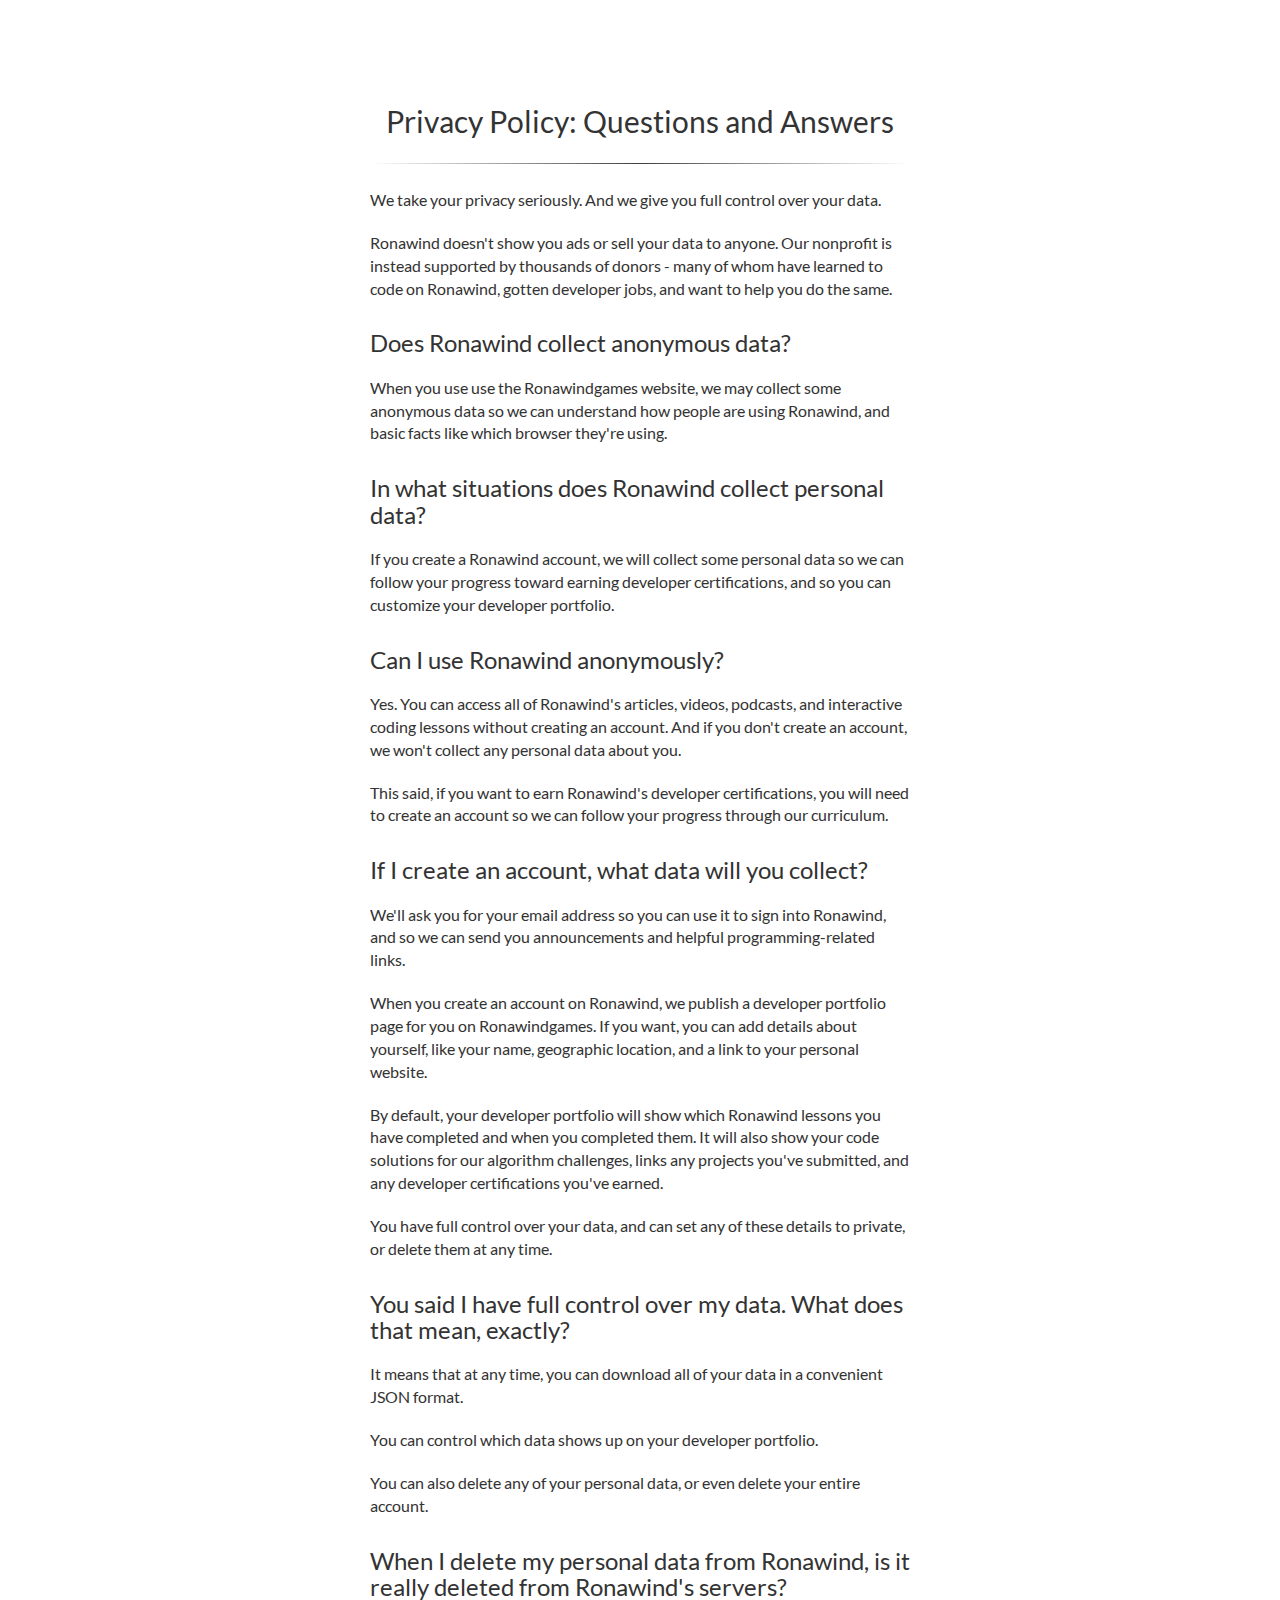
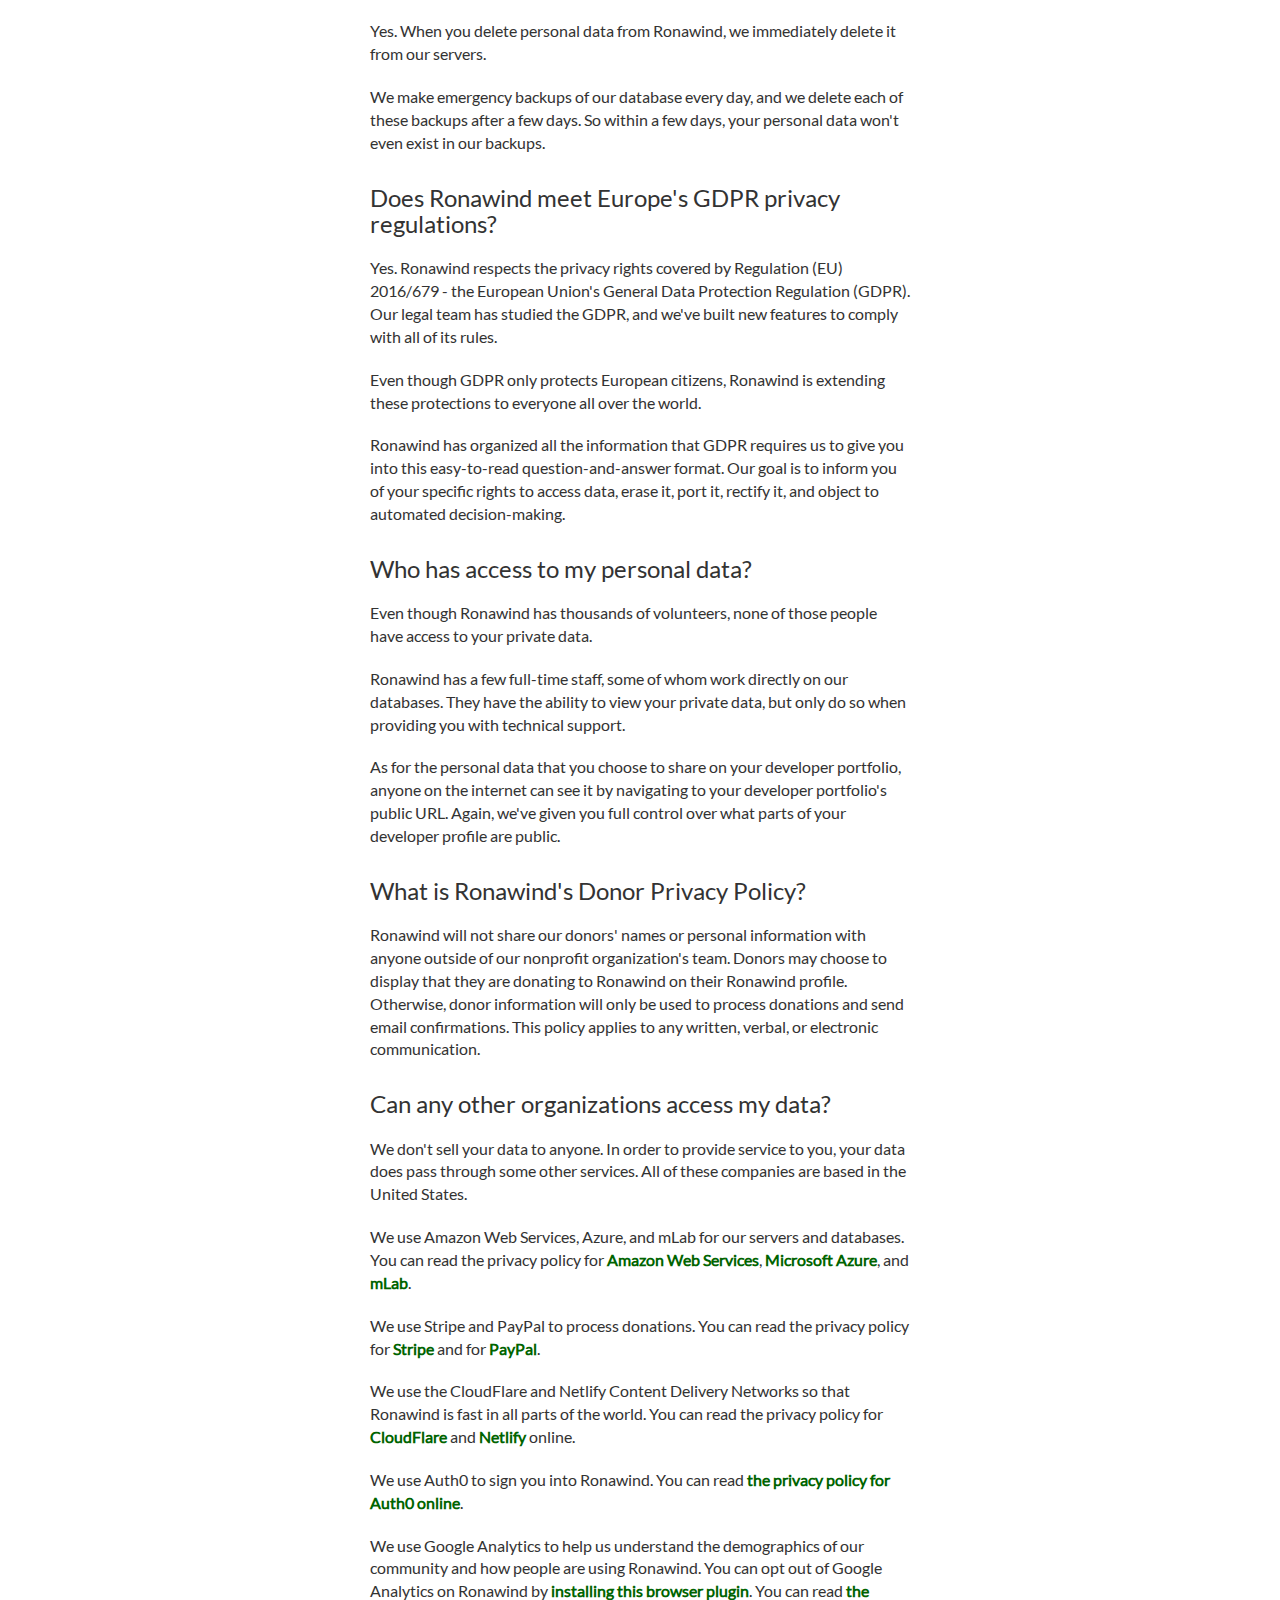
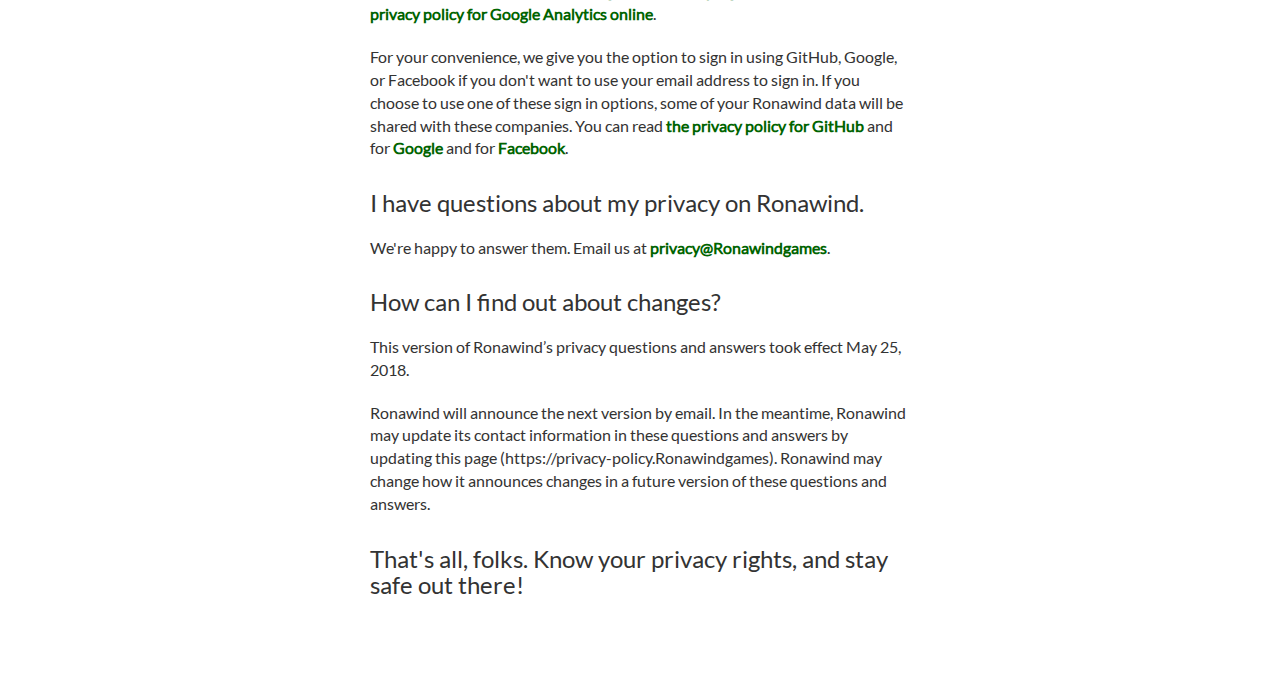
==== privacy/index.html @ e8cb1a84 "asdasd" ====
<!DOCTYPE html>

<html lang="en">

<!-- Mirrored from ronawind.com/privacy/index.html by HTTrack Website Copier/3.x [XR&CO'2014], Fri, 10 Mar 2023 20:00:29 GMT -->
<!-- Added by HTTrack --><meta http-equiv="content-type" content="text/html;charset=utf-8" /><!-- /Added by HTTrack -->
<head>
  <meta charset="utf-8">
  <meta content="IE=edge" http-equiv="X-UA-Compatible">
  <meta content="width=device-width, initial-scale=1.0" name="viewport">
  <meta content="X5tHeKjV-jMLyp4VMoUhW9PAYaOjtPslV250" name="csrf-token">
  <title>Privacy Policy</title>
  <link href="../index.html" rel="canonical">
  <meta charset="utf-8">
  <meta content="IE=edge" http-equiv="X-UA-Compatible">
  <meta content="width=device-width, initial-scale=1.0" name="viewport">
  <meta content="X5tHeKjV-jMLyp4VMoUhW9PAYaOjtPslV250" name="csrf-token">
  <meta content=
  "learn to code, learn to program, learn programming, learn javascript, learn coding, code, coding, programming, software engineer, software developer, mean stack, web development, development, engineering, learn node.js, learn angular.js, learn express.js, learn mongoDB, coding bootcamp, javascript, open source"
  name="keywords">
  <meta content="Ronawind's Privacy Policy - learn to code for free" property="og:title">
  <meta content="Ronawind" property="og:site_name">
  <meta content="on" name="twitter:widgets:csp">
  <meta content="d0bc047a482c03c24f1168004c2a216a" name="p:domain_verify">
  <meta content="https://ronawind.com" property="og:url">
  <meta content=
  "Learn to code and build projects for nonprofits. Build your full stack web development portfolio today."
  property="og:description">
  <meta content=
  "https://s3.amazonaws.com/Ronawind/Ronawind-square-logo-large.jpg" property=
  "og:image">
  <meta content="article" property="og:type">
  <meta content="https://www.facebook.com/Ronawind" property=
  "article:publisher">
  <meta content="Responsive" property="article:section">
  <link href="https://plus.google.com/+Ronawind" rel="publisher">
  <link href="https://plus.google.com/+Ronawind" rel="author">
  <meta content=
  "Learn to code and build projects for nonprofits. Build your full stack web development portfolio today."
  name="description">
  <meta content="@Ronawind" name="twitter:creator">
  <meta content="https://ronawind.com" name="twitter:url">
  <meta content="@Ronawind" name="twitter:site">
  <meta content="summary_large_image" name="twitter:card">
  <meta content=
  "https://s3.amazonaws.com/Ronawind/Ronawind-square-logo-large.jpg" name=
  "twitter:image:src">
  <meta content="Learn to code and help nonprofits" name="twitter:title">
  <meta content=
  "We're an open source community of busy people who learn to code and build projects for nonprofits. Build your full stack web development portfolio today."
  name="twitter:description">
  <meta content="a40ee5d5dba3bb091ad783ebd2b1383f" name="p:domain_verify">
  <meta content="#FFFFFF" name="msapplication-TileColor">
  <meta content="/" name="msapplication-TileImage">
  <link href=
  "../../s3.amazonaws.com/Ronawind/favicons/android-chrome-144x144.png"
  rel="android-chrome" sizes="144x144">
  <link href=
  "../../s3.amazonaws.com/Ronawind/favicons/android-chrome-192x192.png"
  rel="android-chrome" sizes="192x192">
  <link href=
  "../../s3.amazonaws.com/Ronawind/favicons/android-chrome-36x36.png"
  rel="android-chrome" sizes="36x36">
  <link href=
  "../../s3.amazonaws.com/Ronawind/favicons/android-chrome-48x48.png"
  rel="android-chrome" sizes="48x48">
  <link href=
  "../../s3.amazonaws.com/Ronawind/favicons/android-chrome-72x72.png"
  rel="android-chrome" sizes="72x72">
  <link href=
  "../../s3.amazonaws.com/Ronawind/favicons/android-chrome-96x96.png"
  rel="android-chrome" sizes="96x96">
  <link href=
  "https://s3.amazonaws.com/Ronawind/favicons/android-chrome-manifest.json"
  rel="android-chrome-manifest">
  <link href=
  "../../s3.amazonaws.com/Ronawind/favicons/apple-touch-icon-114x114.png"
  rel="apple-touch-icon" sizes="114x114">
  <link href=
  "../../s3.amazonaws.com/Ronawind/favicons/apple-touch-icon-120x120.png"
  rel="apple-touch-icon" sizes="120x120">
  <link href=
  "../../s3.amazonaws.com/Ronawind/favicons/apple-touch-icon-144x144.png"
  rel="apple-touch-icon" sizes="144x144">
  <link href=
  "../../s3.amazonaws.com/Ronawind/favicons/apple-touch-icon-152x152.png"
  rel="apple-touch-icon" sizes="152x152">
  <link href=
  "../../s3.amazonaws.com/Ronawind/favicons/apple-touch-icon-180x180.png"
  rel="apple-touch-icon" sizes="180x180">
  <link href=
  "../../s3.amazonaws.com/Ronawind/favicons/apple-touch-icon-57x57.png"
  rel="apple-touch-icon" sizes="57x57">
  <link href=
  "../../s3.amazonaws.com/Ronawind/favicons/apple-touch-icon-60x60.png"
  rel="apple-touch-icon" sizes="60x60">
  <link href=
  "../../s3.amazonaws.com/Ronawind/favicons/apple-touch-icon-72x72.png"
  rel="apple-touch-icon" sizes="72x72">
  <link href=
  "../../s3.amazonaws.com/Ronawind/favicons/apple-touch-icon-76x76.png"
  rel="apple-touch-icon" sizes="76x76">
  <link href=
  "../../s3.amazonaws.com/Ronawind/favicons/apple-touch-icon-precomposed.png"
  rel="apple-touch-icon-precomposed">
  <link href=
  "../../s3.amazonaws.com/Ronawind/favicons/apple-touch-icon.png" rel=
  "apple-touch-icon">
  <link href="../../s3.amazonaws.com/Ronawind/favicons/favicon-16x16.png"
  rel="favicon" sizes="16x16">
  <link href="../../s3.amazonaws.com/Ronawind/favicons/favicon-32x32.png"
  rel="favicon" sizes="32x32">
  <link href="../../s3.amazonaws.com/Ronawind/favicons/favicon-96x96.png"
  rel="favicon" sizes="96x96">
  <link href=
  "../../s3.amazonaws.com/Ronawind/favicons/mstile-144x144.png" rel=
  "mstile" sizes="144x144">
  <link href=
  "../../s3.amazonaws.com/Ronawind/favicons/mstile-150x150.png" rel=
  "mstile" sizes="150x150">
  <link href=
  "../../s3.amazonaws.com/Ronawind/favicons/mstile-310x310.png" rel=
  "mstile" sizes="310x310">
  <link href=
  "../../s3.amazonaws.com/Ronawind/favicons/mstile-310x150.png" rel=
  "mstile" sizes="310x150">
  <link href="../../s3.amazonaws.com/Ronawind/favicons/mstile-70x70.png"
  rel="mstile" sizes="70x70">
  <link href="https://s3.amazonaws.com/Ronawind/favicons/favicon.ico" rel=
  "favicon">
  <link href="http://s3.amazonaws.com/Ronawind/favicons/favicon.ico" rel=
  "shortcut icon">
  <link href="style.css" rel="stylesheet">
</head>

<body class="top-and-bottom-margins">
  <script>
    (function(i, s, o, g, r, a, m) {
      i['GoogleAnalyticsObject'] = r;
      i[r] = i[r] || function() {
        (i[r].q = i[r].q || []).push(arguments)
      }, i[r].l = 1 * new Date();
      a = s.createElement(o),
        m = s.getElementsByTagName(o)[0];
      a.async = 1;
      a.src = g;
      m.parentNode.insertBefore(a, m)
    })(window, document, 'script', '../../www.google-analytics.com/analytics.js', 'ga');
    ga('create', 'UA-55446531-13', 'auto');
    ga('require', 'displayfeatures');
    ga('send', 'pageview');
  </script> <!-- Leave the below lines alone!-->


    </div>


        </li>
      </ul>
    </div>
  </nav>
  <div class="container">
    <div class="col-xs-12 col-sm-8 col-sm-offset-2 col-md-6 col-md-offset-3">
      <h2 class='text-center'></a>Privacy Policy: Questions and Answers</h2>
      <hr>
      <p>We take your privacy seriously. And we give you full control over your data.</p>
      <p>Ronawind doesn't show you ads or sell your data to anyone. Our nonprofit is instead supported by thousands of donors - many of whom have learned to code on Ronawind, gotten developer jobs, and want to help you do the same.</p>
      <h3>Does Ronawind collect anonymous data?</h3>
      <p>When you use use the Ronawindgames website, we may collect some anonymous data so we can understand how people are using Ronawind, and basic facts like which browser they're using.</p>
      <h3>In what situations does Ronawind collect personal data?</h3>
      <p>If you create a Ronawind account, we will collect some personal data so we can follow your progress toward earning developer certifications, and so you can customize your developer portfolio.</p>
      <h3>Can I use Ronawind anonymously?</h3>
      <p>Yes. You can access all of Ronawind's articles, videos, podcasts, and interactive coding lessons without creating an account. And if you don't create an account, we won't collect any personal data about you.</p>
      <p>This said, if you want to earn Ronawind's developer certifications, you will need to create an account so we can follow your progress through our curriculum.</p>
      <h3>If I create an account, what data will you collect?</h3>
      <p>We'll ask you for your email address so you can use it to sign into Ronawind, and so we can send you announcements and helpful programming-related links.</p>
      <p>When you create an account on Ronawind, we publish a developer portfolio page for you on Ronawindgames. If you want, you can add details about yourself, like your name, geographic location, and a link to your personal website.</p>
      <p>By default, your developer portfolio will show which Ronawind lessons you have completed and when you completed them. It will also show your code solutions for our algorithm challenges, links any projects you've submitted, and any developer certifications you've earned.</p>
      <p>You have full control over your data, and can set any of these details to private, or delete them at any time.</p>
      <h3>You said I have full control over my data. What does that mean, exactly?</h3>
      <p>It means that at any time, you can download all of your data in a convenient JSON format.</p>
      <p>You can control which data shows up on your developer portfolio.</p>
      <p>You can also delete any of your personal data, or even delete your entire account.</p>
      <h3>When I delete my personal data from Ronawind, is it really deleted from Ronawind's servers?</h3>
      <p>Yes. When you delete personal data from Ronawind, we immediately delete it from our servers.</p>
      <p>We make emergency backups of our database every day, and we delete each of these backups after a few days. So within a few days, your personal data won't even exist in our backups.</p>
      <h3>Does Ronawind meet Europe's GDPR privacy regulations?</h3>
      <p>Yes. Ronawind respects the privacy rights covered by Regulation (EU) 2016/679 - the European Union's General Data Protection Regulation (GDPR). Our legal team has studied the GDPR, and we've built new features to comply with all of its rules.</p>
      <p>Even though GDPR only protects European citizens, Ronawind is extending these protections to everyone all over the world.</p>
      <p>Ronawind has organized all the information that GDPR requires us to give you into this easy-to-read question-and-answer format. Our goal is to inform you of your specific rights to access data, erase it, port it, rectify it, and object to automated decision-making.</p>
      <h3>Who has access to my personal data?</h3>
      <p>Even though Ronawind has thousands of volunteers, none of those people have access to your private data.
      <p>Ronawind has a few full-time staff, some of whom work directly on our databases. They have the ability to view your private data, but only do so when providing you with technical support.</p>
      <p>As for the personal data that you choose to share on your developer portfolio, anyone on the internet can see it by navigating to your developer portfolio's public URL. Again, we've given you full control over what parts of your developer profile are public.</p>
      <h3>What is Ronawind's Donor Privacy Policy?</h3>
      <p>Ronawind will not share our donors' names or personal information with anyone outside of our nonprofit organization's team. Donors may choose to display that they are donating to Ronawind on their Ronawind profile. Otherwise, donor information will only be used to process donations and send email confirmations. This policy applies to any written, verbal, or electronic communication.</p>
      <h3>Can any other organizations access my data?</h3>
      <p>We don't sell your data to anyone. In order to provide service to you, your data does pass through some other services. All of these companies are based in the United States.</p>
      <p>We use Amazon Web Services, Azure, and mLab for our servers and databases. You can read the privacy policy for <a href="https://aws.amazon.com/privacy/">Amazon Web Services</a>, <a href="https://privacy.microsoft.com/en-us/privacystatement">Microsoft Azure</a>, and <a href="https://mlab.com/company/legal/privacy/">mLab</a>.</p>
      <p>We use Stripe and PayPal to process donations. You can read the privacy policy for <a href="https://stripe.com/us/privacy">Stripe</a> and for <a href="https://www.paypal.com/us/webapps/mpp/ua/privacy-full">PayPal</a>.</p>
      <p>We use the CloudFlare and Netlify Content Delivery Networks so that Ronawind is fast in all parts of the world. You can read the privacy policy for <a href="https://www.cloudflare.com/privacypolicy/">CloudFlare</a> and <a href="https://www.netlify.com/privacy/">Netlify</a> online.</p>
      <p>We use Auth0 to sign you into Ronawind. You can read <a href="https://auth0.com/privacy">the privacy policy for Auth0 online</a>.</p>
      <p>We use Google Analytics to help us understand the demographics of our community and how people are using Ronawind. You can opt out of Google Analytics on Ronawind by <a href="https://tools.google.com/dlpage/gaoptout">installing this browser plugin</a>. You can read <a href="https://www.google.com/analytics/terms/">the privacy policy for Google Analytics online</a>.</p>
      <p>For your convenience, we give you the option to sign in using GitHub, Google, or Facebook if you don't want to use your email address to sign in. If you choose to use one of these sign in options, some of your Ronawind data will be shared with these companies. You can read <a href="https://help.github.com/articles/github-privacy-statement/">the privacy policy for GitHub</a> and for <a href="https://policies.google.com/privacy">Google</a> and for <a href="https://www.facebook.com/policy.php">Facebook</a>.</p>
      <h3>I have questions about my privacy on Ronawind.</h3>
      <p>We're happy to answer them. Email us at <a href="mailto:privacy@Ronawindgames">privacy@Ronawindgames</a>.</p>
      <h3>How can I find out about changes?</h3>
      <p>This version of Ronawind’s privacy questions and answers took effect May 25, 2018.</p>
      <p>Ronawind will announce the next version by email. In the meantime, Ronawind may update its contact information in these questions and answers by updating this page (https://privacy-policy.Ronawindgames). Ronawind may change how it announces changes in a future version of these questions and answers.</p>
      <h3>That's all, folks. Know your privacy rights, and stay safe out there!</h3>
    </div>
  </div>
</body>

<!-- Mirrored from ronawind.com/privacy/index.html by HTTrack Website Copier/3.x [XR&CO'2014], Fri, 10 Mar 2023 20:00:51 GMT -->
</html>
---- privacy/style.css ----
@font-face {
  font-family: "Lato";
  src: url(css/fonts/Lato-Regular.ttf) format("truetype");
}
@font-face {
  font-family: "Lato Light";
  src: url(css/fonts/Lato-Light.ttf) format("truetype");
}
@font-face {
  font-family: "Lato Bold";
  src: url(css/fonts/Lato-Bold.ttf) format("truetype");
}

.return-to-free-code-camp {
  padding: 0px !important;
  margin: -9px !important;
  height: 50px !important;
}

-@charset "UTF-8";
html {
  font-family: sans-serif;
  -ms-text-size-adjust: 100%;
  -webkit-text-size-adjust: 100%;
}
body {
  margin: 0;
}
article, aside, details, figcaption, figure, footer, header, hgroup, main, menu, nav, section, summary {
  display: block;
}
audio, canvas, progress, video {
  display: inline-block;
  vertical-align: baseline;
}
audio:not([controls]) {
  display: none;
  height: 0;
}
[hidden], template {
  display: none;
}

a {
  background-color: transparent;
}
a:active, a:hover {
  outline: 0;
}
abbr[title] {
  border-bottom: 1px dotted;
}
b, strong {
  font-weight: bold;
}
dfn {
  font-style: italic;
}
h1 {
  font-size: 2em;
  margin: 0.67em 0;
}
mark {
  background: #ff0;
  color: #000;
}
small {
  font-size: 80%;
}
sub, sup {
  font-size: 75%;
  line-height: 0;
  position: relative;
  vertical-align: baseline;
}
sup {
  top: -0.5em;
}
sub {
  bottom: -0.25em;
}
img {
  border: 0;
}
svg:not(:root) {
  overflow: hidden;
}
figure {
  margin: 1em 40px;
}
hr {
  -moz-box-sizing: content-box;
  box-sizing: content-box;
  height: 0;
}
pre {
  overflow: auto;
}
code, kbd, pre, samp {
  font-family: monospace, monospace;
  font-size: 1em;
}
button, input, optgroup, select, textarea {
  color: inherit;
  font: inherit;
  margin: 0;
}
button {
  overflow: visible;
}
button, select {
  text-transform: none;
}
button, html input[type="button"], input[type="reset"], input[type="submit"] {
  -webkit-appearance: button;
  cursor: pointer;
}
button[disabled], html input[disabled] {
  cursor: default;
}
button::-moz-focus-inner, input::-moz-focus-inner {
  border: 0;
  padding: 0;
}
input {
  line-height: normal;
}
input[type="checkbox"], input[type="radio"] {
  box-sizing: border-box;
  padding: 0;
}
input[type="number"]::-webkit-inner-spin-button, input[type="number"]::-webkit-outer-spin-button {
  height: auto;
}
input[type="search"] {
  -webkit-appearance: textfield;
  -moz-box-sizing: content-box;
  -webkit-box-sizing: content-box;
  box-sizing: content-box;
}
input[type="search"]::-webkit-search-cancel-button, input[type="search"]::-webkit-search-decoration {
  -webkit-appearance: none;
}
fieldset {
  border: 1px solid #c0c0c0;
  margin: 0 2px;
  padding: 0.35em 0.625em 0.75em;
}
legend {
  border: 0;
  padding: 0;
}
textarea {
  overflow: auto;
}
optgroup {
  font-weight: bold;
}
table {
  border-collapse: collapse;
  border-spacing: 0;
}
td, th {
  padding: 0;
}
@media print {
  *, *:before, *:after {
    background: transparent!important;
    color: #000!important;
    box-shadow: none!important;
    text-shadow: none!important;
  }
  a, a:visited {
    text-decoration: underline;
  }
  a[href]:after {
    content: " (" attr(href) ")";
  }
  abbr[title]:after {
    content: " (" attr(title) ")";
  }
  a[href^="#"]:after, a[href^="javascript:"]:after {
    content: "";
  }
  pre, blockquote {
    border: 1px solid #999;
    page-break-inside: avoid;
  }
  thead {
    display: table-header-group;
  }
  tr, img {
    page-break-inside: avoid;
  }
  img {
    max-width: 100%!important;
  }
  p, h2, h3 {
    orphans: 3;
    widows: 3;
  }
  h2, h3 {
    page-break-after: avoid;
  }
  select {
    background: #fff!important;
  }
  .navbar {
    display: none;
  }
  .btn>.caret, .dropup>.btn>.caret {
    border-top-color: #000!important;
  }
  .label {
    border: 1px solid #000;
  }
  .table {
    border-collapse: collapse!important;
  }
  .table td, .table th {
    background-color: #fff!important;
  }
  .table-bordered th, .table-bordered td {
    border: 1px solid #ddd!important;
  }
}
@font-face {
  font-family: 'Glyphicons Halflings';
  src: url('../fonts/glyphicons-halflings-regular.html');
  src: url('../fonts/glyphicons-halflings-regulard41d.html?#iefix') format('embedded-opentype'), url('../fonts/glyphicons-halflings-regular-2.html') format('woff'), url('../fonts/glyphicons-halflings-regular-3.html') format('truetype'), url('../fonts/glyphicons-halflings-regular-4.html#glyphicons_halflingsregular') format('svg');
}
.glyphicon {
  position: relative;
  top: 1px;
  display: inline-block;
  font-family: 'Glyphicons Halflings';
  font-style: normal;
  font-weight: normal;
  line-height: 1;
  -webkit-font-smoothing: antialiased;
  -moz-osx-font-smoothing: grayscale;
}
.glyphicon-asterisk:before {
  content: "\2a";
}
.glyphicon-plus:before {
  content: "\2b";
}
.glyphicon-euro:before, .glyphicon-eur:before {
  content: "\20ac";
}
.glyphicon-minus:before {
  content: "\2212";
}
.glyphicon-cloud:before {
  content: "\2601";
}
.glyphicon-envelope:before {
  content: "\2709";
}
.glyphicon-pencil:before {
  content: "\270f";
}
.glyphicon-glass:before {
  content: "\e001";
}
.glyphicon-music:before {
  content: "\e002";
}
.glyphicon-search:before {
  content: "\e003";
}
.glyphicon-heart:before {
  content: "\e005";
}
.glyphicon-star:before {
  content: "\e006";
}
.glyphicon-star-empty:before {
  content: "\e007";
}
.glyphicon-user:before {
  content: "\e008";
}
.glyphicon-film:before {
  content: "\e009";
}
.glyphicon-th-large:before {
  content: "\e010";
}
.glyphicon-th:before {
  content: "\e011";
}
.glyphicon-th-list:before {
  content: "\e012";
}
.glyphicon-ok:before {
  content: "\e013";
}
.glyphicon-remove:before {
  content: "\e014";
}
.glyphicon-zoom-in:before {
  content: "\e015";
}
.glyphicon-zoom-out:before {
  content: "\e016";
}
.glyphicon-off:before {
  content: "\e017";
}
.glyphicon-signal:before {
  content: "\e018";
}
.glyphicon-cog:before {
  content: "\e019";
}
.glyphicon-trash:before {
  content: "\e020";
}
.glyphicon-home:before {
  content: "\e021";
}
.glyphicon-file:before {
  content: "\e022";
}
.glyphicon-time:before {
  content: "\e023";
}
.glyphicon-road:before {
  content: "\e024";
}
.glyphicon-download-alt:before {
  content: "\e025";
}
.glyphicon-download:before {
  content: "\e026";
}
.glyphicon-upload:before {
  content: "\e027";
}
.glyphicon-inbox:before {
  content: "\e028";
}
.glyphicon-play-circle:before {
  content: "\e029";
}
.glyphicon-repeat:before {
  content: "\e030";
}
.glyphicon-refresh:before {
  content: "\e031";
}
.glyphicon-list-alt:before {
  content: "\e032";
}
.glyphicon-lock:before {
  content: "\e033";
}
.glyphicon-flag:before {
  content: "\e034";
}
.glyphicon-headphones:before {
  content: "\e035";
}
.glyphicon-volume-off:before {
  content: "\e036";
}
.glyphicon-volume-down:before {
  content: "\e037";
}
.glyphicon-volume-up:before {
  content: "\e038";
}
.glyphicon-qrcode:before {
  content: "\e039";
}
.glyphicon-barcode:before {
  content: "\e040";
}
.glyphicon-tag:before {
  content: "\e041";
}
.glyphicon-tags:before {
  content: "\e042";
}
.glyphicon-book:before {
  content: "\e043";
}
.glyphicon-bookmark:before {
  content: "\e044";
}
.glyphicon-print:before {
  content: "\e045";
}
.glyphicon-camera:before {
  content: "\e046";
}
.glyphicon-font:before {
  content: "\e047";
}
.glyphicon-bold:before {
  content: "\e048";
}
.glyphicon-italic:before {
  content: "\e049";
}
.glyphicon-text-height:before {
  content: "\e050";
}
.glyphicon-text-width:before {
  content: "\e051";
}
.glyphicon-align-left:before {
  content: "\e052";
}
.glyphicon-align-center:before {
  content: "\e053";
}
.glyphicon-align-right:before {
  content: "\e054";
}
.glyphicon-align-justify:before {
  content: "\e055";
}
.glyphicon-list:before {
  content: "\e056";
}
.glyphicon-indent-left:before {
  content: "\e057";
}
.glyphicon-indent-right:before {
  content: "\e058";
}
.glyphicon-facetime-video:before {
  content: "\e059";
}
.glyphicon-picture:before {
  content: "\e060";
}
.glyphicon-map-marker:before {
  content: "\e062";
}
.glyphicon-adjust:before {
  content: "\e063";
}
.glyphicon-tint:before {
  content: "\e064";
}
.glyphicon-edit:before {
  content: "\e065";
}
.glyphicon-share:before {
  content: "\e066";
}
.glyphicon-check:before {
  content: "\e067";
}
.glyphicon-move:before {
  content: "\e068";
}
.glyphicon-step-backward:before {
  content: "\e069";
}
.glyphicon-fast-backward:before {
  content: "\e070";
}
.glyphicon-backward:before {
  content: "\e071";
}
.glyphicon-play:before {
  content: "\e072";
}
.glyphicon-pause:before {
  content: "\e073";
}
.glyphicon-stop:before {
  content: "\e074";
}
.glyphicon-forward:before {
  content: "\e075";
}
.glyphicon-fast-forward:before {
  content: "\e076";
}
.glyphicon-step-forward:before {
  content: "\e077";
}
.glyphicon-eject:before {
  content: "\e078";
}
.glyphicon-chevron-left:before {
  content: "\e079";
}
.glyphicon-chevron-right:before {
  content: "\e080";
}
.glyphicon-plus-sign:before {
  content: "\e081";
}
.glyphicon-minus-sign:before {
  content: "\e082";
}
.glyphicon-remove-sign:before {
  content: "\e083";
}
.glyphicon-ok-sign:before {
  content: "\e084";
}
.glyphicon-question-sign:before {
  content: "\e085";
}
.glyphicon-info-sign:before {
  content: "\e086";
}
.glyphicon-screenshot:before {
  content: "\e087";
}
.glyphicon-remove-circle:before {
  content: "\e088";
}
.glyphicon-ok-circle:before {
  content: "\e089";
}
.glyphicon-ban-circle:before {
  content: "\e090";
}
.glyphicon-arrow-left:before {
  content: "\e091";
}
.glyphicon-arrow-right:before {
  content: "\e092";
}
.glyphicon-arrow-up:before {
  content: "\e093";
}
.glyphicon-arrow-down:before {
  content: "\e094";
}
.glyphicon-share-alt:before {
  content: "\e095";
}
.glyphicon-resize-full:before {
  content: "\e096";
}
.glyphicon-resize-small:before {
  content: "\e097";
}
.glyphicon-exclamation-sign:before {
  content: "\e101";
}
.glyphicon-gift:before {
  content: "\e102";
}
.glyphicon-leaf:before {
  content: "\e103";
}
.glyphicon-fire:before {
  content: "\e104";
}
.glyphicon-eye-open:before {
  content: "\e105";
}
.glyphicon-eye-close:before {
  content: "\e106";
}
.glyphicon-warning-sign:before {
  content: "\e107";
}
.glyphicon-plane:before {
  content: "\e108";
}
.glyphicon-calendar:before {
  content: "\e109";
}
.glyphicon-random:before {
  content: "\e110";
}
.glyphicon-comment:before {
  content: "\e111";
}
.glyphicon-magnet:before {
  content: "\e112";
}
.glyphicon-chevron-up:before {
  content: "\e113";
}
.glyphicon-chevron-down:before {
  content: "\e114";
}
.glyphicon-retweet:before {
  content: "\e115";
}
.glyphicon-shopping-cart:before {
  content: "\e116";
}
.glyphicon-folder-close:before {
  content: "\e117";
}
.glyphicon-folder-open:before {
  content: "\e118";
}
.glyphicon-resize-vertical:before {
  content: "\e119";
}
.glyphicon-resize-horizontal:before {
  content: "\e120";
}
.glyphicon-hdd:before {
  content: "\e121";
}
.glyphicon-bullhorn:before {
  content: "\e122";
}
.glyphicon-bell:before {
  content: "\e123";
}
.glyphicon-certificate:before {
  content: "\e124";
}
.glyphicon-thumbs-up:before {
  content: "\e125";
}
.glyphicon-thumbs-down:before {
  content: "\e126";
}
.glyphicon-hand-right:before {
  content: "\e127";
}
.glyphicon-hand-left:before {
  content: "\e128";
}
.glyphicon-hand-up:before {
  content: "\e129";
}
.glyphicon-hand-down:before {
  content: "\e130";
}
.glyphicon-circle-arrow-right:before {
  content: "\e131";
}
.glyphicon-circle-arrow-left:before {
  content: "\e132";
}
.glyphicon-circle-arrow-up:before {
  content: "\e133";
}
.glyphicon-circle-arrow-down:before {
  content: "\e134";
}
.glyphicon-globe:before {
  content: "\e135";
}
.glyphicon-wrench:before {
  content: "\e136";
}
.glyphicon-tasks:before {
  content: "\e137";
}
.glyphicon-filter:before {
  content: "\e138";
}
.glyphicon-briefcase:before {
  content: "\e139";
}
.glyphicon-fullscreen:before {
  content: "\e140";
}
.glyphicon-dashboard:before {
  content: "\e141";
}
.glyphicon-paperclip:before {
  content: "\e142";
}
.glyphicon-heart-empty:before {
  content: "\e143";
}
.glyphicon-link:before {
  content: "\e144";
}
.glyphicon-phone:before {
  content: "\e145";
}
.glyphicon-pushpin:before {
  content: "\e146";
}
.glyphicon-usd:before {
  content: "\e148";
}
.glyphicon-gbp:before {
  content: "\e149";
}
.glyphicon-sort:before {
  content: "\e150";
}
.glyphicon-sort-by-alphabet:before {
  content: "\e151";
}
.glyphicon-sort-by-alphabet-alt:before {
  content: "\e152";
}
.glyphicon-sort-by-order:before {
  content: "\e153";
}
.glyphicon-sort-by-order-alt:before {
  content: "\e154";
}
.glyphicon-sort-by-attributes:before {
  content: "\e155";
}
.glyphicon-sort-by-attributes-alt:before {
  content: "\e156";
}
.glyphicon-unchecked:before {
  content: "\e157";
}
.glyphicon-expand:before {
  content: "\e158";
}
.glyphicon-collapse-down:before {
  content: "\e159";
}
.glyphicon-collapse-up:before {
  content: "\e160";
}
.glyphicon-log-in:before {
  content: "\e161";
}
.glyphicon-flash:before {
  content: "\e162";
}
.glyphicon-log-out:before {
  content: "\e163";
}
.glyphicon-new-window:before {
  content: "\e164";
}
.glyphicon-record:before {
  content: "\e165";
}
.glyphicon-save:before {
  content: "\e166";
}
.glyphicon-open:before {
  content: "\e167";
}
.glyphicon-saved:before {
  content: "\e168";
}
.glyphicon-import:before {
  content: "\e169";
}
.glyphicon-export:before {
  content: "\e170";
}
.glyphicon-send:before {
  content: "\e171";
}
.glyphicon-floppy-disk:before {
  content: "\e172";
}
.glyphicon-floppy-saved:before {
  content: "\e173";
}
.glyphicon-floppy-remove:before {
  content: "\e174";
}
.glyphicon-floppy-save:before {
  content: "\e175";
}
.glyphicon-floppy-open:before {
  content: "\e176";
}
.glyphicon-credit-card:before {
  content: "\e177";
}
.glyphicon-transfer:before {
  content: "\e178";
}
.glyphicon-cutlery:before {
  content: "\e179";
}
.glyphicon-header:before {
  content: "\e180";
}
.glyphicon-compressed:before {
  content: "\e181";
}
.glyphicon-earphone:before {
  content: "\e182";
}
.glyphicon-phone-alt:before {
  content: "\e183";
}
.glyphicon-tower:before {
  content: "\e184";
}
.glyphicon-stats:before {
  content: "\e185";
}
.glyphicon-sd-video:before {
  content: "\e186";
}
.glyphicon-hd-video:before {
  content: "\e187";
}
.glyphicon-subtitles:before {
  content: "\e188";
}
.glyphicon-sound-stereo:before {
  content: "\e189";
}
.glyphicon-sound-dolby:before {
  content: "\e190";
}
.glyphicon-sound-5-1:before {
  content: "\e191";
}
.glyphicon-sound-6-1:before {
  content: "\e192";
}
.glyphicon-sound-7-1:before {
  content: "\e193";
}
.glyphicon-copyright-mark:before {
  content: "\e194";
}
.glyphicon-registration-mark:before {
  content: "\e195";
}
.glyphicon-cloud-download:before {
  content: "\e197";
}
.glyphicon-cloud-upload:before {
  content: "\e198";
}
.glyphicon-tree-conifer:before {
  content: "\e199";
}
.glyphicon-tree-deciduous:before {
  content: "\e200";
}
* {
  -webkit-box-sizing: border-box;
  -moz-box-sizing: border-box;
  box-sizing: border-box;
}
*:before, *:after {
  -webkit-box-sizing: border-box;
  -moz-box-sizing: border-box;
  box-sizing: border-box;
}
html {
  font-size: 10px;
  -webkit-tap-highlight-color: rgba(0, 0, 0, 0);
}
body {
  font-family: "Helvetica Neue", Helvetica, Arial, sans-serif;
  font-size: 14px;
  line-height: 1.42857143;
  color: #333333;
  background-color: #ffffff;
}
input, button, select, textarea {
  font-family: inherit;
  font-size: inherit;
  line-height: inherit;
}
a {
  color: darkgreen;
  text-decoration: none;
}
a:hover, a:focus {
  color: #001800;
  text-decoration: underline;
}
a:focus {
  outline: thin dotted;
  outline: 5px auto -webkit-focus-ring-color;
  outline-offset: -2px;
}
figure {
  margin: 0;
}
img {
  vertical-align: middle;
}
.img-responsive, .thumbnail>img, .thumbnail a>img, .carousel-inner>.item>img, .carousel-inner>.item>a>img {
  display: block;
  max-width: 100%;
  height: auto;
}
.img-rounded {
  border-radius: 6px;
}
.img-thumbnail {
  padding: 4px;
  line-height: 1.42857143;
  background-color: #ffffff;
  border: 1px solid #ddd;
  border-radius: 4px;
  -webkit-transition: all 0.2s ease-in-out;
  -o-transition: all 0.2s ease-in-out;
  transition: all 0.2s ease-in-out;
  display: inline-block;
  max-width: 100%;
  height: auto;
}
.img-circle {
  border-radius: 50%;
}
hr {
  margin-top: 20px;
  margin-bottom: 20px;
  border: 0;
  border-top: 1px solid #eeeeee;
}
.sr-only {
  position: absolute;
  width: 1px;
  height: 1px;
  margin: -1px;
  padding: 0;
  overflow: hidden;
  clip: rect(0, 0, 0, 0);
  border: 0;
}
.sr-only-focusable:active, .sr-only-focusable:focus {
  position: static;
  width: auto;
  height: auto;
  margin: 0;
  overflow: visible;
  clip: auto;
}
h1, h2, h3, h4, h5, h6, .h1, .h2, .h3, .h4, .h5, .h6 {
  font-family: inherit;
  font-weight: 500;
  line-height: 1.1;
  color: inherit;
}
h1 small, h2 small, h3 small, h4 small, h5 small, h6 small, .h1 small, .h2 small, .h3 small, .h4 small, .h5 small, .h6 small, h1 .small, h2 .small, h3 .small, h4 .small, h5 .small, h6 .small, .h1 .small, .h2 .small, .h3 .small, .h4 .small, .h5 .small, .h6 .small {
  font-weight: normal;
  line-height: 1;
  color: #777777;
}
h1, .h1, h2, .h2, h3, .h3 {
  margin-top: 20px;
  margin-bottom: 10px;
}
h1 small, .h1 small, h2 small, .h2 small, h3 small, .h3 small, h1 .small, .h1 .small, h2 .small, .h2 .small, h3 .small, .h3 .small {
  font-size: 65%;
}
h4, .h4, h5, .h5, h6, .h6 {
  margin-top: 10px;
  margin-bottom: 10px;
}
h4 small, .h4 small, h5 small, .h5 small, h6 small, .h6 small, h4 .small, .h4 .small, h5 .small, .h5 .small, h6 .small, .h6 .small {
  font-size: 75%;
}
h1, .h1 {
  font-size: 36px;
}
h2, .h2 {
  font-size: 30px;
}
h3, .h3 {
  font-size: 24px;
}
h4, .h4 {
  font-size: 18px;
}
h5, .h5 {
  font-size: 14px;
}
h6, .h6 {
  font-size: 12px;
}
p {
  margin: 0 0 10px;
}
.lead {
  margin-bottom: 20px;
  font-size: 16px;
  font-weight: 300;
  line-height: 1.4;
}
@media (min-width: 768px) {
  .lead {
    font-size: 21px;
  }
}
small, .small {
  font-size: 85%;
}
mark, .mark {
  background-color: #fcf8e3;
  padding: .2em;
}
.text-left {
  text-align: left;
}
.text-right {
  text-align: right;
}
.text-center {
  text-align: center;
}
.text-justify {
  text-align: justify;
}
.text-nowrap {
  white-space: nowrap;
}
.text-lowercase {
  text-transform: lowercase;
}
.text-uppercase {
  text-transform: uppercase;
}
.text-capitalize {
  text-transform: capitalize;
}
.text-muted {
  color: #777777;
}
.text-primary {
  color: darkgreen;
}
a.text-primary:hover {
  color: #003100;
}
.text-success {
  color: #215f1e;
}
a.text-success:hover {
  color: #143812;
}
.text-info {
  color: #31708f;
}
a.text-info:hover {
  color: #245269;
}
.text-warning {
  color: #8a6d3b;
}
a.text-warning:hover {
  color: #66512c;
}
.text-danger {
  color: #a94442;
}
a.text-danger:hover {
  color: #843534;
}
.bg-primary {
  color: #fff;
  background-color: darkgreen;
}
a.bg-primary:hover {
  background-color: #003100;
}
.bg-success {
  background-color: #dff0d8;
}
a.bg-success:hover {
  background-color: #c1e2b3;
}
.bg-info {
  background-color: #d9edf7;
}
a.bg-info:hover {
  background-color: #afd9ee;
}
.bg-warning {
  background-color: #fcf8e3;
}
a.bg-warning:hover {
  background-color: #f7ecb5;
}
.bg-danger {
  background-color: #f2dede;
}
a.bg-danger:hover {
  background-color: #e4b9b9;
}
.page-header {
  padding-bottom: 9px;
  margin: 40px 0 20px;
  border-bottom: 1px solid #eeeeee;
}
ul, ol {
  margin-top: 0;
  margin-bottom: 10px;
}
ul ul, ol ul, ul ol, ol ol {
  margin-bottom: 0;
}
.list-unstyled {
  padding-left: 0;
  list-style: none;
}
.list-inline {
  padding-left: 0;
  list-style: none;
  margin-left: -5px;
}
.list-inline>li {
  display: inline-block;
  padding-left: 5px;
  padding-right: 5px;
}
dl {
  margin-top: 0;
  margin-bottom: 20px;
}
dt, dd {
  line-height: 1.42857143;
}
dt {
  font-weight: bold;
}
dd {
  margin-left: 0;
}
@media (min-width: 768px) {
  .dl-horizontal dt {
    float: left;
    width: 160px;
    clear: left;
    text-align: right;
    overflow: hidden;
    text-overflow: ellipsis;
    white-space: nowrap;
  }
  .dl-horizontal dd {
    margin-left: 180px;
  }
}
abbr[title], abbr[data-original-title] {
  cursor: help;
  border-bottom: 1px dotted #777777;
}
.initialism {
  font-size: 90%;
  text-transform: uppercase;
}
blockquote {
  padding: 10px 20px;
  margin: 0 0 20px;
  font-size: 17.5px;
  border-left: 5px solid #eeeeee;
}
blockquote p:last-child, blockquote ul:last-child, blockquote ol:last-child {
  margin-bottom: 0;
}
blockquote footer, blockquote small, blockquote .small {
  display: block;
  font-size: 80%;
  line-height: 1.42857143;
  color: #777777;
}
blockquote footer:before, blockquote small:before, blockquote .small:before {
  content: '\2014 \00A0';
}
.blockquote-reverse, blockquote.pull-right {
  padding-right: 15px;
  padding-left: 0;
  border-right: 5px solid #eeeeee;
  border-left: 0;
  text-align: right;
}
.blockquote-reverse footer:before, blockquote.pull-right footer:before, .blockquote-reverse small:before, blockquote.pull-right small:before, .blockquote-reverse .small:before, blockquote.pull-right .small:before {
  content: '';
}
.blockquote-reverse footer:after, blockquote.pull-right footer:after, .blockquote-reverse small:after, blockquote.pull-right small:after, .blockquote-reverse .small:after, blockquote.pull-right .small:after {
  content: '\00A0 \2014';
}
address {
  margin-bottom: 20px;
  font-style: normal;
  line-height: 1.42857143;
}
code, kbd, pre, samp {
  font-family: Menlo, Monaco, Consolas, "Courier New", monospace;
}
code {
  padding: 2px 4px;
  font-size: 90%;
  color: #c7254e;
  background-color: #f9f2f4;
  border-radius: 4px;
}
kbd {
  padding: 2px 4px;
  font-size: 90%;
  color: #eeeeee;
  background-color: #333;
  border-radius: 3px;
  box-shadow: inset 0 -1px 0 rgba(0, 0, 0, 0.25);
}
kbd kbd {
  padding: 0;
  font-size: 100%;
  font-weight: bold;
  box-shadow: none;
}
pre {
  display: block;
  padding: 9.5px;
  margin: 0 0 10px;
  font-size: 13px;
  line-height: 1.42857143;
  word-break: break-all;
  word-wrap: break-word;
  color: #333333;
  background-color: #f5f5f5;
  border: 1px solid #ccc;
  border-radius: 4px;
}
pre code {
  padding: 0;
  font-size: inherit;
  color: inherit;
  white-space: pre-wrap;
  background-color: transparent;
  border-radius: 0;
}
.pre-scrollable {
  max-height: 340px;
  overflow-y: scroll;
}
.container {
  margin-right: auto;
  margin-left: auto;
  padding-left: 15px;
  padding-right: 15px;
}
@media (min-width: 768px) {
  .container {
    width: 750px;
  }
}
@media (min-width: 1031px) {
  .container {
    width: 970px;
  }
}
@media (min-width: 1200px) {
  .container {
    width: 1170px;
  }
}
.container-fluid {
  margin-right: auto;
  margin-left: auto;
  padding-left: 15px;
  padding-right: 15px;
}
.row {
  margin-left: -15px;
  margin-right: -15px;
}
.col-xs-1, .col-sm-1, .col-md-1, .col-lg-1, .col-xs-2, .col-sm-2, .col-md-2, .col-lg-2, .col-xs-3, .col-sm-3, .col-md-3, .col-lg-3, .col-xs-4, .col-sm-4, .col-md-4, .col-lg-4, .col-xs-5, .col-sm-5, .col-md-5, .col-lg-5, .col-xs-6, .col-sm-6, .col-md-6, .col-lg-6, .col-xs-7, .col-sm-7, .col-md-7, .col-lg-7, .col-xs-8, .col-sm-8, .col-md-8, .col-lg-8, .col-xs-9, .col-sm-9, .col-md-9, .col-lg-9, .col-xs-10, .col-sm-10, .col-md-10, .col-lg-10, .col-xs-11, .col-sm-11, .col-md-11, .col-lg-11, .col-xs-12, .col-sm-12, .col-md-12, .col-lg-12 {
  position: relative;
  min-height: 1px;
  padding-left: 15px;
  padding-right: 15px;
}
.col-xs-1, .col-xs-2, .col-xs-3, .col-xs-4, .col-xs-5, .col-xs-6, .col-xs-7, .col-xs-8, .col-xs-9, .col-xs-10, .col-xs-11, .col-xs-12 {
  float: left;
}
.col-xs-12 {
  width: 100%;
}
.col-xs-11 {
  width: 91.66666667%;
}
.col-xs-10 {
  width: 83.33333333%;
}
.col-xs-9 {
  width: 75%;
}
.col-xs-8 {
  width: 66.66666667%;
}
.col-xs-7 {
  width: 58.33333333%;
}
.col-xs-6 {
  width: 50%;
}
.col-xs-5 {
  width: 41.66666667%;
}
.col-xs-4 {
  width: 33.33333333%;
}
.col-xs-3 {
  width: 25%;
}
.col-xs-2 {
  width: 16.66666667%;
}
.col-xs-1 {
  width: 8.33333333%;
}
.col-xs-pull-12 {
  right: 100%;
}
.col-xs-pull-11 {
  right: 91.66666667%;
}
.col-xs-pull-10 {
  right: 83.33333333%;
}
.col-xs-pull-9 {
  right: 75%;
}
.col-xs-pull-8 {
  right: 66.66666667%;
}
.col-xs-pull-7 {
  right: 58.33333333%;
}
.col-xs-pull-6 {
  right: 50%;
}
.col-xs-pull-5 {
  right: 41.66666667%;
}
.col-xs-pull-4 {
  right: 33.33333333%;
}
.col-xs-pull-3 {
  right: 25%;
}
.col-xs-pull-2 {
  right: 16.66666667%;
}
.col-xs-pull-1 {
  right: 8.33333333%;
}
.col-xs-pull-0 {
  right: auto;
}
.col-xs-push-12 {
  left: 100%;
}
.col-xs-push-11 {
  left: 91.66666667%;
}
.col-xs-push-10 {
  left: 83.33333333%;
}
.col-xs-push-9 {
  left: 75%;
}
.col-xs-push-8 {
  left: 66.66666667%;
}
.col-xs-push-7 {
  left: 58.33333333%;
}
.col-xs-push-6 {
  left: 50%;
}
.col-xs-push-5 {
  left: 41.66666667%;
}
.col-xs-push-4 {
  left: 33.33333333%;
}
.col-xs-push-3 {
  left: 25%;
}
.col-xs-push-2 {
  left: 16.66666667%;
}
.col-xs-push-1 {
  left: 8.33333333%;
}
.col-xs-push-0 {
  left: auto;
}
.col-xs-offset-12 {
  margin-left: 100%;
}
.col-xs-offset-11 {
  margin-left: 91.66666667%;
}
.col-xs-offset-10 {
  margin-left: 83.33333333%;
}
.col-xs-offset-9 {
  margin-left: 75%;
}
.col-xs-offset-8 {
  margin-left: 66.66666667%;
}
.col-xs-offset-7 {
  margin-left: 58.33333333%;
}
.col-xs-offset-6 {
  margin-left: 50%;
}
.col-xs-offset-5 {
  margin-left: 41.66666667%;
}
.col-xs-offset-4 {
  margin-left: 33.33333333%;
}
.col-xs-offset-3 {
  margin-left: 25%;
}
.col-xs-offset-2 {
  margin-left: 16.66666667%;
}
.col-xs-offset-1 {
  margin-left: 8.33333333%;
}
.col-xs-offset-0 {
  margin-left: 0%;
}
@media (min-width: 768px) {
  .col-sm-1, .col-sm-2, .col-sm-3, .col-sm-4, .col-sm-5, .col-sm-6, .col-sm-7, .col-sm-8, .col-sm-9, .col-sm-10, .col-sm-11, .col-sm-12 {
    float: left;
  }
  .col-sm-12 {
    width: 100%;
  }
  .col-sm-11 {
    width: 91.66666667%;
  }
  .col-sm-10 {
    width: 83.33333333%;
  }
  .col-sm-9 {
    width: 75%;
  }
  .col-sm-8 {
    width: 66.66666667%;
  }
  .col-sm-7 {
    width: 58.33333333%;
  }
  .col-sm-6 {
    width: 50%;
  }
  .col-sm-5 {
    width: 41.66666667%;
  }
  .col-sm-4 {
    width: 33.33333333%;
  }
  .col-sm-3 {
    width: 25%;
  }
  .col-sm-2 {
    width: 16.66666667%;
  }
  .col-sm-1 {
    width: 8.33333333%;
  }
  .col-sm-pull-12 {
    right: 100%;
  }
  .col-sm-pull-11 {
    right: 91.66666667%;
  }
  .col-sm-pull-10 {
    right: 83.33333333%;
  }
  .col-sm-pull-9 {
    right: 75%;
  }
  .col-sm-pull-8 {
    right: 66.66666667%;
  }
  .col-sm-pull-7 {
    right: 58.33333333%;
  }
  .col-sm-pull-6 {
    right: 50%;
  }
  .col-sm-pull-5 {
    right: 41.66666667%;
  }
  .col-sm-pull-4 {
    right: 33.33333333%;
  }
  .col-sm-pull-3 {
    right: 25%;
  }
  .col-sm-pull-2 {
    right: 16.66666667%;
  }
  .col-sm-pull-1 {
    right: 8.33333333%;
  }
  .col-sm-pull-0 {
    right: auto;
  }
  .col-sm-push-12 {
    left: 100%;
  }
  .col-sm-push-11 {
    left: 91.66666667%;
  }
  .col-sm-push-10 {
    left: 83.33333333%;
  }
  .col-sm-push-9 {
    left: 75%;
  }
  .col-sm-push-8 {
    left: 66.66666667%;
  }
  .col-sm-push-7 {
    left: 58.33333333%;
  }
  .col-sm-push-6 {
    left: 50%;
  }
  .col-sm-push-5 {
    left: 41.66666667%;
  }
  .col-sm-push-4 {
    left: 33.33333333%;
  }
  .col-sm-push-3 {
    left: 25%;
  }
  .col-sm-push-2 {
    left: 16.66666667%;
  }
  .col-sm-push-1 {
    left: 8.33333333%;
  }
  .col-sm-push-0 {
    left: auto;
  }
  .col-sm-offset-12 {
    margin-left: 100%;
  }
  .col-sm-offset-11 {
    margin-left: 91.66666667%;
  }
  .col-sm-offset-10 {
    margin-left: 83.33333333%;
  }
  .col-sm-offset-9 {
    margin-left: 75%;
  }
  .col-sm-offset-8 {
    margin-left: 66.66666667%;
  }
  .col-sm-offset-7 {
    margin-left: 58.33333333%;
  }
  .col-sm-offset-6 {
    margin-left: 50%;
  }
  .col-sm-offset-5 {
    margin-left: 41.66666667%;
  }
  .col-sm-offset-4 {
    margin-left: 33.33333333%;
  }
  .col-sm-offset-3 {
    margin-left: 25%;
  }
  .col-sm-offset-2 {
    margin-left: 16.66666667%;
  }
  .col-sm-offset-1 {
    margin-left: 8.33333333%;
  }
  .col-sm-offset-0 {
    margin-left: 0%;
  }
}
@media (min-width: 1031px) {
  .col-md-1, .col-md-2, .col-md-3, .col-md-4, .col-md-5, .col-md-6, .col-md-7, .col-md-8, .col-md-9, .col-md-10, .col-md-11, .col-md-12 {
    float: left;
  }
  .col-md-12 {
    width: 100%;
  }
  .col-md-11 {
    width: 91.66666667%;
  }
  .col-md-10 {
    width: 83.33333333%;
  }
  .col-md-9 {
    width: 75%;
  }
  .col-md-8 {
    width: 66.66666667%;
  }
  .col-md-7 {
    width: 58.33333333%;
  }
  .col-md-6 {
    width: 50%;
  }
  .col-md-5 {
    width: 41.66666667%;
  }
  .col-md-4 {
    width: 33.33333333%;
  }
  .col-md-3 {
    width: 25%;
  }
  .col-md-2 {
    width: 16.66666667%;
  }
  .col-md-1 {
    width: 8.33333333%;
  }
  .col-md-pull-12 {
    right: 100%;
  }
  .col-md-pull-11 {
    right: 91.66666667%;
  }
  .col-md-pull-10 {
    right: 83.33333333%;
  }
  .col-md-pull-9 {
    right: 75%;
  }
  .col-md-pull-8 {
    right: 66.66666667%;
  }
  .col-md-pull-7 {
    right: 58.33333333%;
  }
  .col-md-pull-6 {
    right: 50%;
  }
  .col-md-pull-5 {
    right: 41.66666667%;
  }
  .col-md-pull-4 {
    right: 33.33333333%;
  }
  .col-md-pull-3 {
    right: 25%;
  }
  .col-md-pull-2 {
    right: 16.66666667%;
  }
  .col-md-pull-1 {
    right: 8.33333333%;
  }
  .col-md-pull-0 {
    right: auto;
  }
  .col-md-push-12 {
    left: 100%;
  }
  .col-md-push-11 {
    left: 91.66666667%;
  }
  .col-md-push-10 {
    left: 83.33333333%;
  }
  .col-md-push-9 {
    left: 75%;
  }
  .col-md-push-8 {
    left: 66.66666667%;
  }
  .col-md-push-7 {
    left: 58.33333333%;
  }
  .col-md-push-6 {
    left: 50%;
  }
  .col-md-push-5 {
    left: 41.66666667%;
  }
  .col-md-push-4 {
    left: 33.33333333%;
  }
  .col-md-push-3 {
    left: 25%;
  }
  .col-md-push-2 {
    left: 16.66666667%;
  }
  .col-md-push-1 {
    left: 8.33333333%;
  }
  .col-md-push-0 {
    left: auto;
  }
  .col-md-offset-12 {
    margin-left: 100%;
  }
  .col-md-offset-11 {
    margin-left: 91.66666667%;
  }
  .col-md-offset-10 {
    margin-left: 83.33333333%;
  }
  .col-md-offset-9 {
    margin-left: 75%;
  }
  .col-md-offset-8 {
    margin-left: 66.66666667%;
  }
  .col-md-offset-7 {
    margin-left: 58.33333333%;
  }
  .col-md-offset-6 {
    margin-left: 50%;
  }
  .col-md-offset-5 {
    margin-left: 41.66666667%;
  }
  .col-md-offset-4 {
    margin-left: 33.33333333%;
  }
  .col-md-offset-3 {
    margin-left: 25%;
  }
  .col-md-offset-2 {
    margin-left: 16.66666667%;
  }
  .col-md-offset-1 {
    margin-left: 8.33333333%;
  }
  .col-md-offset-0 {
    margin-left: 0%;
  }
}
@media (min-width: 1200px) {
  .col-lg-1, .col-lg-2, .col-lg-3, .col-lg-4, .col-lg-5, .col-lg-6, .col-lg-7, .col-lg-8, .col-lg-9, .col-lg-10, .col-lg-11, .col-lg-12 {
    float: left;
  }
  .col-lg-12 {
    width: 100%;
  }
  .col-lg-11 {
    width: 91.66666667%;
  }
  .col-lg-10 {
    width: 83.33333333%;
  }
  .col-lg-9 {
    width: 75%;
  }
  .col-lg-8 {
    width: 66.66666667%;
  }
  .col-lg-7 {
    width: 58.33333333%;
  }
  .col-lg-6 {
    width: 50%;
  }
  .col-lg-5 {
    width: 41.66666667%;
  }
  .col-lg-4 {
    width: 33.33333333%;
  }
  .col-lg-3 {
    width: 25%;
  }
  .col-lg-2 {
    width: 16.66666667%;
  }
  .col-lg-1 {
    width: 8.33333333%;
  }
  .col-lg-pull-12 {
    right: 100%;
  }
  .col-lg-pull-11 {
    right: 91.66666667%;
  }
  .col-lg-pull-10 {
    right: 83.33333333%;
  }
  .col-lg-pull-9 {
    right: 75%;
  }
  .col-lg-pull-8 {
    right: 66.66666667%;
  }
  .col-lg-pull-7 {
    right: 58.33333333%;
  }
  .col-lg-pull-6 {
    right: 50%;
  }
  .col-lg-pull-5 {
    right: 41.66666667%;
  }
  .col-lg-pull-4 {
    right: 33.33333333%;
  }
  .col-lg-pull-3 {
    right: 25%;
  }
  .col-lg-pull-2 {
    right: 16.66666667%;
  }
  .col-lg-pull-1 {
    right: 8.33333333%;
  }
  .col-lg-pull-0 {
    right: auto;
  }
  .col-lg-push-12 {
    left: 100%;
  }
  .col-lg-push-11 {
    left: 91.66666667%;
  }
  .col-lg-push-10 {
    left: 83.33333333%;
  }
  .col-lg-push-9 {
    left: 75%;
  }
  .col-lg-push-8 {
    left: 66.66666667%;
  }
  .col-lg-push-7 {
    left: 58.33333333%;
  }
  .col-lg-push-6 {
    left: 50%;
  }
  .col-lg-push-5 {
    left: 41.66666667%;
  }
  .col-lg-push-4 {
    left: 33.33333333%;
  }
  .col-lg-push-3 {
    left: 25%;
  }
  .col-lg-push-2 {
    left: 16.66666667%;
  }
  .col-lg-push-1 {
    left: 8.33333333%;
  }
  .col-lg-push-0 {
    left: auto;
  }
  .col-lg-offset-12 {
    margin-left: 100%;
  }
  .col-lg-offset-11 {
    margin-left: 91.66666667%;
  }
  .col-lg-offset-10 {
    margin-left: 83.33333333%;
  }
  .col-lg-offset-9 {
    margin-left: 75%;
  }
  .col-lg-offset-8 {
    margin-left: 66.66666667%;
  }
  .col-lg-offset-7 {
    margin-left: 58.33333333%;
  }
  .col-lg-offset-6 {
    margin-left: 50%;
  }
  .col-lg-offset-5 {
    margin-left: 41.66666667%;
  }
  .col-lg-offset-4 {
    margin-left: 33.33333333%;
  }
  .col-lg-offset-3 {
    margin-left: 25%;
  }
  .col-lg-offset-2 {
    margin-left: 16.66666667%;
  }
  .col-lg-offset-1 {
    margin-left: 8.33333333%;
  }
  .col-lg-offset-0 {
    margin-left: 0%;
  }
}
table {
  background-color: transparent;
}
caption {
  padding-top: 8px;
  padding-bottom: 8px;
  color: #777777;
  text-align: left;
}
th {
  text-align: left;
}
.table {
  width: 100%;
  max-width: 100%;
  margin-bottom: 20px;
}
.table>thead>tr>th, .table>tbody>tr>th, .table>tfoot>tr>th, .table>thead>tr>td, .table>tbody>tr>td, .table>tfoot>tr>td {
  padding: 8px;
  line-height: 1.42857143;
  vertical-align: top;
  border-top: 1px solid #ddd;
}
.table>thead>tr>th {
  vertical-align: bottom;
  border-bottom: 2px solid #ddd;
}
.table>caption+thead>tr:first-child>th, .table>colgroup+thead>tr:first-child>th, .table>thead:first-child>tr:first-child>th, .table>caption+thead>tr:first-child>td, .table>colgroup+thead>tr:first-child>td, .table>thead:first-child>tr:first-child>td {
  border-top: 0;
}
.table>tbody+tbody {
  border-top: 2px solid #ddd;
}
.table .table {
  background-color: #ffffff;
}
.table-condensed>thead>tr>th, .table-condensed>tbody>tr>th, .table-condensed>tfoot>tr>th, .table-condensed>thead>tr>td, .table-condensed>tbody>tr>td, .table-condensed>tfoot>tr>td {
  padding: 5px;
}
.table-bordered {
  border: 1px solid #ddd;
}
.table-bordered>thead>tr>th, .table-bordered>tbody>tr>th, .table-bordered>tfoot>tr>th, .table-bordered>thead>tr>td, .table-bordered>tbody>tr>td, .table-bordered>tfoot>tr>td {
  border: 1px solid #ddd;
}
.table-bordered>thead>tr>th, .table-bordered>thead>tr>td {
  border-bottom-width: 2px;
}
.table-striped>tbody>tr:nth-child(odd) {
  background-color: #f9f9f9;
}
.table-hover>tbody>tr:hover {
  background-color: #f5f5f5;
}
table col[class*="col-"] {
  position: static;
  float: none;
  display: table-column;
}
table td[class*="col-"], table th[class*="col-"] {
  position: static;
  float: none;
  display: table-cell;
}
.table>thead>tr>td.active, .table>tbody>tr>td.active, .table>tfoot>tr>td.active, .table>thead>tr>th.active, .table>tbody>tr>th.active, .table>tfoot>tr>th.active, .table>thead>tr.active>td, .table>tbody>tr.active>td, .table>tfoot>tr.active>td, .table>thead>tr.active>th, .table>tbody>tr.active>th, .table>tfoot>tr.active>th {
  background-color: #f5f5f5;
}
.table-hover>tbody>tr>td.active:hover, .table-hover>tbody>tr>th.active:hover, .table-hover>tbody>tr.active:hover>td, .table-hover>tbody>tr:hover>.active, .table-hover>tbody>tr.active:hover>th {
  background-color: #e8e8e8;
}
.table>thead>tr>td.success, .table>tbody>tr>td.success, .table>tfoot>tr>td.success, .table>thead>tr>th.success, .table>tbody>tr>th.success, .table>tfoot>tr>th.success, .table>thead>tr.success>td, .table>tbody>tr.success>td, .table>tfoot>tr.success>td, .table>thead>tr.success>th, .table>tbody>tr.success>th, .table>tfoot>tr.success>th {
  background-color: #dff0d8;
}
.table-hover>tbody>tr>td.success:hover, .table-hover>tbody>tr>th.success:hover, .table-hover>tbody>tr.success:hover>td, .table-hover>tbody>tr:hover>.success, .table-hover>tbody>tr.success:hover>th {
  background-color: #d0e9c6;
}
.table>thead>tr>td.info, .table>tbody>tr>td.info, .table>tfoot>tr>td.info, .table>thead>tr>th.info, .table>tbody>tr>th.info, .table>tfoot>tr>th.info, .table>thead>tr.info>td, .table>tbody>tr.info>td, .table>tfoot>tr.info>td, .table>thead>tr.info>th, .table>tbody>tr.info>th, .table>tfoot>tr.info>th {
  background-color: #d9edf7;
}
.table-hover>tbody>tr>td.info:hover, .table-hover>tbody>tr>th.info:hover, .table-hover>tbody>tr.info:hover>td, .table-hover>tbody>tr:hover>.info, .table-hover>tbody>tr.info:hover>th {
  background-color: #c4e3f3;
}
.table>thead>tr>td.warning, .table>tbody>tr>td.warning, .table>tfoot>tr>td.warning, .table>thead>tr>th.warning, .table>tbody>tr>th.warning, .table>tfoot>tr>th.warning, .table>thead>tr.warning>td, .table>tbody>tr.warning>td, .table>tfoot>tr.warning>td, .table>thead>tr.warning>th, .table>tbody>tr.warning>th, .table>tfoot>tr.warning>th {
  background-color: #fcf8e3;
}
.table-hover>tbody>tr>td.warning:hover, .table-hover>tbody>tr>th.warning:hover, .table-hover>tbody>tr.warning:hover>td, .table-hover>tbody>tr:hover>.warning, .table-hover>tbody>tr.warning:hover>th {
  background-color: #faf2cc;
}
.table>thead>tr>td.danger, .table>tbody>tr>td.danger, .table>tfoot>tr>td.danger, .table>thead>tr>th.danger, .table>tbody>tr>th.danger, .table>tfoot>tr>th.danger, .table>thead>tr.danger>td, .table>tbody>tr.danger>td, .table>tfoot>tr.danger>td, .table>thead>tr.danger>th, .table>tbody>tr.danger>th, .table>tfoot>tr.danger>th {
  background-color: #f2dede;
}
.table-hover>tbody>tr>td.danger:hover, .table-hover>tbody>tr>th.danger:hover, .table-hover>tbody>tr.danger:hover>td, .table-hover>tbody>tr:hover>.danger, .table-hover>tbody>tr.danger:hover>th {
  background-color: #ebcccc;
}
.table-responsive {
  overflow-x: auto;
  min-height: 0.01%;
}
@media screen and (max-width: 767px) {
  .table-responsive {
    width: 100%;
    margin-bottom: 15px;
    overflow-y: hidden;
    -ms-overflow-style: -ms-autohiding-scrollbar;
    border: 1px solid #ddd;
  }
  .table-responsive>.table {
    margin-bottom: 0;
  }
  .table-responsive>.table>thead>tr>th, .table-responsive>.table>tbody>tr>th, .table-responsive>.table>tfoot>tr>th, .table-responsive>.table>thead>tr>td, .table-responsive>.table>tbody>tr>td, .table-responsive>.table>tfoot>tr>td {
    white-space: nowrap;
  }
  .table-responsive>.table-bordered {
    border: 0;
  }
  .table-responsive>.table-bordered>thead>tr>th:first-child, .table-responsive>.table-bordered>tbody>tr>th:first-child, .table-responsive>.table-bordered>tfoot>tr>th:first-child, .table-responsive>.table-bordered>thead>tr>td:first-child, .table-responsive>.table-bordered>tbody>tr>td:first-child, .table-responsive>.table-bordered>tfoot>tr>td:first-child {
    border-left: 0;
  }
  .table-responsive>.table-bordered>thead>tr>th:last-child, .table-responsive>.table-bordered>tbody>tr>th:last-child, .table-responsive>.table-bordered>tfoot>tr>th:last-child, .table-responsive>.table-bordered>thead>tr>td:last-child, .table-responsive>.table-bordered>tbody>tr>td:last-child, .table-responsive>.table-bordered>tfoot>tr>td:last-child {
    border-right: 0;
  }
  .table-responsive>.table-bordered>tbody>tr:last-child>th, .table-responsive>.table-bordered>tfoot>tr:last-child>th, .table-responsive>.table-bordered>tbody>tr:last-child>td, .table-responsive>.table-bordered>tfoot>tr:last-child>td {
    border-bottom: 0;
  }
}
fieldset {
  padding: 0;
  margin: 0;
  border: 0;
  min-width: 0;
}
legend {
  display: block;
  width: 100%;
  padding: 0;
  margin-bottom: 20px;
  font-size: 21px;
  line-height: inherit;
  color: #333333;
  border: 0;
  border-bottom: 1px solid #e5e5e5;
}
label {
  display: inline-block;
  max-width: 100%;
  margin-bottom: 5px;
  font-weight: bold;
}
input[type="search"] {
  -webkit-box-sizing: border-box;
  -moz-box-sizing: border-box;
  box-sizing: border-box;
}
input[type="radio"], input[type="checkbox"] {
  margin: 4px 0 0;
  margin-top: 1px \9;
  line-height: normal;
}
input[type="file"] {
  display: block;
}
input[type="range"] {
  display: block;
  width: 100%;
}
select[multiple], select[size] {
  height: auto;
}
input[type="file"]:focus, input[type="radio"]:focus, input[type="checkbox"]:focus {
  outline: thin dotted;
  outline: 5px auto -webkit-focus-ring-color;
  outline-offset: -2px;
}
output {
  display: block;
  padding-top: 7px;
  font-size: 14px;
  line-height: 1.42857143;
  color: #555555;
}
.form-control {
  display: block;
  width: 100%;
  height: 34px;
  padding: 6px 12px;
  font-size: 14px;
  line-height: 1.42857143;
  color: #555555;
  background-color: #eeeeee;
  background-image: none;
  border: 1px solid #ccc;
  border-radius: 4px;
  -webkit-box-shadow: inset 0 1px 1px rgba(0, 0, 0, 0.075);
  box-shadow: inset 0 1px 1px rgba(0, 0, 0, 0.075);
  -webkit-transition: border-color ease-in-out .15s, box-shadow ease-in-out .15s;
  -o-transition: border-color ease-in-out .15s, box-shadow ease-in-out .15s;
  transition: border-color ease-in-out .15s, box-shadow ease-in-out .15s;
}
.form-control:focus {
  border-color: #66afe9;
  outline: 0;
  -webkit-box-shadow: inset 0 1px 1px rgba(0, 0, 0, .075), 0 0 8px rgba(102, 175, 233, 0.6);
  box-shadow: inset 0 1px 1px rgba(0, 0, 0, .075), 0 0 8px rgba(102, 175, 233, 0.6);
}
.form-control::-moz-placeholder {
  color: #999;
  opacity: 1;
}
.form-control:-ms-input-placeholder {
  color: #999;
}
.form-control::-webkit-input-placeholder {
  color: #999;
}
.form-control[disabled], .form-control[readonly], fieldset[disabled] .form-control {
  cursor: not-allowed;
  background-color: #eeeeee;
  opacity: 1;
}
textarea.form-control {
  height: auto;
}
input[type="search"] {
  -webkit-appearance: none;
}
input[type="date"], input[type="time"], input[type="datetime-local"], input[type="month"] {
  line-height: 34px;
  line-height: 1.42857143 \0;
}
input[type="date"].input-sm, input[type="time"].input-sm, input[type="datetime-local"].input-sm, input[type="month"].input-sm {
  line-height: 30px;
  line-height: 1.5 \0;
}
input[type="date"].input-lg, input[type="time"].input-lg, input[type="datetime-local"].input-lg, input[type="month"].input-lg {
  line-height: 46px;
  line-height: 1.33 \0;
}
_:-ms-fullscreen, :root input[type="date"], _:-ms-fullscreen, :root input[type="time"], _:-ms-fullscreen, :root input[type="datetime-local"], _:-ms-fullscreen, :root input[type="month"] {
  line-height: 1.42857143;
}
_:-ms-fullscreen.input-sm, :root input[type="date"].input-sm, _:-ms-fullscreen.input-sm, :root input[type="time"].input-sm, _:-ms-fullscreen.input-sm, :root input[type="datetime-local"].input-sm, _:-ms-fullscreen.input-sm, :root input[type="month"].input-sm {
  line-height: 1.5;
}
_:-ms-fullscreen.input-lg, :root input[type="date"].input-lg, _:-ms-fullscreen.input-lg, :root input[type="time"].input-lg, _:-ms-fullscreen.input-lg, :root input[type="datetime-local"].input-lg, _:-ms-fullscreen.input-lg, :root input[type="month"].input-lg {
  line-height: 1.33;
}
.form-group {
  margin-bottom: 15px;
}
.radio, .checkbox {
  position: relative;
  display: block;
  margin-top: 10px;
  margin-bottom: 10px;
}
.radio label, .checkbox label {
  min-height: 20px;
  padding-left: 20px;
  margin-bottom: 0;
  font-weight: normal;
  cursor: pointer;
}
.radio input[type="radio"], .radio-inline input[type="radio"], .checkbox input[type="checkbox"], .checkbox-inline input[type="checkbox"] {
  position: absolute;
  margin-left: -20px;
  margin-top: 4px \9;
}
.radio+.radio, .checkbox+.checkbox {
  margin-top: -5px;
}
.radio-inline, .checkbox-inline {
  display: inline-block;
  padding-left: 20px;
  margin-bottom: 0;
  vertical-align: middle;
  font-weight: normal;
  cursor: pointer;
}
.radio-inline+.radio-inline, .checkbox-inline+.checkbox-inline {
  margin-top: 0;
  margin-left: 10px;
}
input[type="radio"][disabled], input[type="checkbox"][disabled], input[type="radio"].disabled, input[type="checkbox"].disabled, fieldset[disabled] input[type="radio"], fieldset[disabled] input[type="checkbox"] {
  cursor: not-allowed;
}
.radio-inline.disabled, .checkbox-inline.disabled, fieldset[disabled] .radio-inline, fieldset[disabled] .checkbox-inline {
  cursor: not-allowed;
}
.radio.disabled label, .checkbox.disabled label, fieldset[disabled] .radio label, fieldset[disabled] .checkbox label {
  cursor: not-allowed;
}
.form-control-static {
  padding-top: 7px;
  padding-bottom: 7px;
  margin-bottom: 0;
}
.form-control-static.input-lg, .form-control-static.input-sm {
  padding-left: 0;
  padding-right: 0;
}
.input-sm, .form-group-sm .form-control {
  height: 30px;
  padding: 5px 10px;
  font-size: 12px;
  line-height: 1.5;
  border-radius: 3px;
}
select.input-sm, select.form-group-sm .form-control {
  height: 30px;
  line-height: 30px;
}
textarea.input-sm, textarea.form-group-sm .form-control, select[multiple].input-sm, select[multiple].form-group-sm .form-control {
  height: auto;
}
.input-lg, .form-group-lg .form-control {
  height: 46px;
  padding: 10px 16px;
  font-size: 18px;
  line-height: 1.33;
  border-radius: 6px;
}
select.input-lg, select.form-group-lg .form-control {
  height: 46px;
  line-height: 46px;
}
textarea.input-lg, textarea.form-group-lg .form-control, select[multiple].input-lg, select[multiple].form-group-lg .form-control {
  height: auto;
}
.has-feedback {
  position: relative;
}
.has-feedback .form-control {
  padding-right: 42.5px;
}
.form-control-feedback {
  position: absolute;
  top: 0;
  right: 0;
  z-index: 2;
  display: block;
  width: 34px;
  height: 34px;
  line-height: 34px;
  text-align: center;
  pointer-events: none;
}
.input-lg+.form-control-feedback {
  width: 46px;
  height: 46px;
  line-height: 46px;
}
.input-sm+.form-control-feedback {
  width: 30px;
  height: 30px;
  line-height: 30px;
}
.has-success .help-block, .has-success .control-label, .has-success .radio, .has-success .checkbox, .has-success .radio-inline, .has-success .checkbox-inline, .has-success.radio label, .has-success.checkbox label, .has-success.radio-inline label, .has-success.checkbox-inline label {
  color: #215f1e;
}
.has-success .form-control {
  border-color: #215f1e;
  -webkit-box-shadow: inset 0 1px 1px rgba(0, 0, 0, 0.075);
  box-shadow: inset 0 1px 1px rgba(0, 0, 0, 0.075);
}
.has-success .form-control:focus {
  border-color: #143812;
  -webkit-box-shadow: inset 0 1px 1px rgba(0, 0, 0, 0.075), 0 0 6px #3cad36;
  box-shadow: inset 0 1px 1px rgba(0, 0, 0, 0.075), 0 0 6px #3cad36;
}
.has-success .input-group-addon {
  color: #215f1e;
  border-color: #215f1e;
  background-color: #dff0d8;
}
.has-success .form-control-feedback {
  color: #215f1e;
}
.has-warning .help-block, .has-warning .control-label, .has-warning .radio, .has-warning .checkbox, .has-warning .radio-inline, .has-warning .checkbox-inline, .has-warning.radio label, .has-warning.checkbox label, .has-warning.radio-inline label, .has-warning.checkbox-inline label {
  color: #8a6d3b;
}
.has-warning .form-control {
  border-color: #8a6d3b;
  -webkit-box-shadow: inset 0 1px 1px rgba(0, 0, 0, 0.075);
  box-shadow: inset 0 1px 1px rgba(0, 0, 0, 0.075);
}
.has-warning .form-control:focus {
  border-color: #66512c;
  -webkit-box-shadow: inset 0 1px 1px rgba(0, 0, 0, 0.075), 0 0 6px #c0a16b;
  box-shadow: inset 0 1px 1px rgba(0, 0, 0, 0.075), 0 0 6px #c0a16b;
}
.has-warning .input-group-addon {
  color: #8a6d3b;
  border-color: #8a6d3b;
  background-color: #fcf8e3;
}
.has-warning .form-control-feedback {
  color: #8a6d3b;
}
.has-error .help-block, .has-error .control-label, .has-error .radio, .has-error .checkbox, .has-error .radio-inline, .has-error .checkbox-inline, .has-error.radio label, .has-error.checkbox label, .has-error.radio-inline label, .has-error.checkbox-inline label {
  color: #a94442;
}
.has-error .form-control {
  border-color: #a94442;
  -webkit-box-shadow: inset 0 1px 1px rgba(0, 0, 0, 0.075);
  box-shadow: inset 0 1px 1px rgba(0, 0, 0, 0.075);
}
.has-error .form-control:focus {
  border-color: #843534;
  -webkit-box-shadow: inset 0 1px 1px rgba(0, 0, 0, 0.075), 0 0 6px #ce8483;
  box-shadow: inset 0 1px 1px rgba(0, 0, 0, 0.075), 0 0 6px #ce8483;
}
.has-error .input-group-addon {
  color: #a94442;
  border-color: #a94442;
  background-color: #f2dede;
}
.has-error .form-control-feedback {
  color: #a94442;
}
.has-feedback label~.form-control-feedback {
  top: 25px;
}
.has-feedback label.sr-only~.form-control-feedback {
  top: 0;
}
.help-block {
  display: block;
  margin-top: 5px;
  margin-bottom: 10px;
  color: #737373;
}
@media (min-width: 768px) {
  .form-inline .form-group {
    display: inline-block;
    margin-bottom: 0;
    vertical-align: middle;
  }
  .form-inline .form-control {
    display: inline-block;
    width: auto;
    vertical-align: middle;
  }
  .form-inline .form-control-static {
    display: inline-block;
  }
  .form-inline .input-group {
    display: inline-table;
    vertical-align: middle;
  }
  .form-inline .input-group .input-group-addon, .form-inline .input-group .input-group-btn, .form-inline .input-group .form-control {
    width: auto;
  }
  .form-inline .input-group>.form-control {
    width: 100%;
  }
  .form-inline .control-label {
    margin-bottom: 0;
    vertical-align: middle;
  }
  .form-inline .radio, .form-inline .checkbox {
    display: inline-block;
    margin-top: 0;
    margin-bottom: 0;
    vertical-align: middle;
  }
  .form-inline .radio label, .form-inline .checkbox label {
    padding-left: 0;
  }
  .form-inline .radio input[type="radio"], .form-inline .checkbox input[type="checkbox"] {
    position: relative;
    margin-left: 0;
  }
  .form-inline .has-feedback .form-control-feedback {
    top: 0;
  }
}
.form-horizontal .radio, .form-horizontal .checkbox, .form-horizontal .radio-inline, .form-horizontal .checkbox-inline {
  margin-top: 0;
  margin-bottom: 0;
  padding-top: 7px;
}
.form-horizontal .radio, .form-horizontal .checkbox {
  min-height: 27px;
}
.form-horizontal .form-group {
  margin-left: -15px;
  margin-right: -15px;
}
@media (min-width: 768px) {
  .form-horizontal .control-label {
    text-align: right;
    margin-bottom: 0;
    padding-top: 7px;
  }
}
.form-horizontal .has-feedback .form-control-feedback {
  right: 15px;
}
@media (min-width: 768px) {
  .form-horizontal .form-group-lg .control-label {
    padding-top: 14.3px;
  }
}
@media (min-width: 768px) {
  .form-horizontal .form-group-sm .control-label {
    padding-top: 6px;
  }
}
.btn {
  display: inline-block;
  margin-bottom: 0;
  font-weight: normal;
  text-align: center;
  vertical-align: middle;
  touch-action: manipulation;
  cursor: pointer;
  background-image: none;
  border: 1px solid transparent;
  white-space: nowrap;
  padding: 6px 12px;
  font-size: 14px;
  line-height: 1.42857143;
  border-radius: 4px;
  -webkit-user-select: none;
  -moz-user-select: none;
  -ms-user-select: none;
  user-select: none;
}
.btn:focus, .btn:active:focus, .btn.active:focus, .btn.focus, .btn:active.focus, .btn.active.focus {
  outline: thin dotted;
  outline: 5px auto -webkit-focus-ring-color;
  outline-offset: -2px;
}
.btn:hover, .btn:focus, .btn.focus {
  color: #eeeeee;
  text-decoration: none;
}
.btn:active, .btn.active {
  outline: 0;
  background-image: none;
  -webkit-box-shadow: inset 0 3px 5px rgba(0, 0, 0, 0.125);
  box-shadow: inset 0 3px 5px rgba(0, 0, 0, 0.125);
}
.btn.disabled, .btn[disabled], fieldset[disabled] .btn {
  cursor: not-allowed;
  pointer-events: none;
  opacity: 0.65;
  -ms-filter: progid: DXImageTransform.Microsoft.Alpha(Opacity=65);
  filter: alpha(opacity=65);
  -webkit-box-shadow: none;
  box-shadow: none;
}
.btn-default {
  color: #000000;
  background-color: #ffffff;
  border-color: #000000;
}
.btn-default:hover, .btn-default:focus, .btn-default.focus, .btn-default:active, .btn-default.active, .open>.dropdown-toggle.btn-default {
  color: #eeeeee;
  background-color: #ffffff;
  border-color: #000000;
}
.btn-default:active, .btn-default.active, .open>.dropdown-toggle.btn-default {
  background-image: none;
}
.btn-default.disabled, .btn-default[disabled], fieldset[disabled] .btn-default, .btn-default.disabled:hover, .btn-default[disabled]:hover, fieldset[disabled] .btn-default:hover, .btn-default.disabled:focus, .btn-default[disabled]:focus, fieldset[disabled] .btn-default:focus, .btn-default.disabled.focus, .btn-default[disabled].focus, fieldset[disabled] .btn-default.focus, .btn-default.disabled:active, .btn-default[disabled]:active, fieldset[disabled] .btn-default:active, .btn-default.disabled.active, .btn-default[disabled].active, fieldset[disabled] .btn-default.active {
  background-color: #ffffff;
  border-color: #000000;
}
.btn-default .badge {
  color: #ffffff;
  background-color: #000000;
}
.btn-primary {
  color: darkgreen;
  background-color: darkgreen;
  border-color: #004a00;
}
.btn-primary:hover, .btn-primary:focus, .btn-primary.focus, .btn-primary:active, .btn-primary.active, .open>.dropdown-toggle.btn-primary {
  color: #eeeeee;
  background-color: darkgreen;
  border-color: #000d00;
}
.btn-primary:active, .btn-primary.active, .open>.dropdown-toggle.btn-primary {
  background-image: none;
}
.btn-primary.disabled, .btn-primary[disabled], fieldset[disabled] .btn-primary, .btn-primary.disabled:hover, .btn-primary[disabled]:hover, fieldset[disabled] .btn-primary:hover, .btn-primary.disabled:focus, .btn-primary[disabled]:focus, fieldset[disabled] .btn-primary:focus, .btn-primary.disabled.focus, .btn-primary[disabled].focus, fieldset[disabled] .btn-primary.focus, .btn-primary.disabled:active, .btn-primary[disabled]:active, fieldset[disabled] .btn-primary:active, .btn-primary.disabled.active, .btn-primary[disabled].active, fieldset[disabled] .btn-primary.active {
  background-color: darkgreen;
  border-color: #004a00;
}
.btn-primary .badge {
  color: darkgreen;
  background-color: darkgreen;
}
.btn-success {
  color: #457E86;
  background-color: #457E86;
  border-color: #3c6e75;
}
.btn-success:hover, .btn-success:focus, .btn-success.focus, .btn-success:active, .btn-success.active, .open>.dropdown-toggle.btn-success {
  color: #eeeeee;
  background-color: #457E86;
  border-color: #28484d;
}
.btn-success:active, .btn-success.active, .open>.dropdown-toggle.btn-success {
  background-image: none;
}
.btn-success.disabled, .btn-success[disabled], fieldset[disabled] .btn-success, .btn-success.disabled:hover, .btn-success[disabled]:hover, fieldset[disabled] .btn-success:hover, .btn-success.disabled:focus, .btn-success[disabled]:focus, fieldset[disabled] .btn-success:focus, .btn-success.disabled.focus, .btn-success[disabled].focus, fieldset[disabled] .btn-success.focus, .btn-success.disabled:active, .btn-success[disabled]:active, fieldset[disabled] .btn-success:active, .btn-success.disabled.active, .btn-success[disabled].active, fieldset[disabled] .btn-success.active {
  background-color: #457E86;
  border-color: #3c6e75;
}
.btn-success .badge {
  color: #457E86;
  background-color: #457E86;
}
.btn-info {
  color: #4A2B0F;
  background-color: #4A2B0F;
  border-color: #351f0b;
}
.btn-info:hover, .btn-info:focus, .btn-info.focus, .btn-info:active, .btn-info.active, .open>.dropdown-toggle.btn-info {
  color: #eeeeee;
  background-color: #4A2B0F;
  border-color: #020100;
}
.btn-info:active, .btn-info.active, .open>.dropdown-toggle.btn-info {
  background-image: none;
}
.btn-info.disabled, .btn-info[disabled], fieldset[disabled] .btn-info, .btn-info.disabled:hover, .btn-info[disabled]:hover, fieldset[disabled] .btn-info:hover, .btn-info.disabled:focus, .btn-info[disabled]:focus, fieldset[disabled] .btn-info:focus, .btn-info.disabled.focus, .btn-info[disabled].focus, fieldset[disabled] .btn-info.focus, .btn-info.disabled:active, .btn-info[disabled]:active, fieldset[disabled] .btn-info:active, .btn-info.disabled.active, .btn-info[disabled].active, fieldset[disabled] .btn-info.active {
  background-color: #4A2B0F;
  border-color: #351f0b;
}
.btn-info .badge {
  color: #4A2B0F;
  background-color: #4A2B0F;
}
.btn-warning {
  color: #f0ad4e;
  background-color: #f0ad4e;
  border-color: #eea236;
}
.btn-warning:hover, .btn-warning:focus, .btn-warning.focus, .btn-warning:active, .btn-warning.active, .open>.dropdown-toggle.btn-warning {
  color: #eeeeee;
  background-color: #f0ad4e;
  border-color: #d58512;
}
.btn-warning:active, .btn-warning.active, .open>.dropdown-toggle.btn-warning {
  background-image: none;
}
.btn-warning.disabled, .btn-warning[disabled], fieldset[disabled] .btn-warning, .btn-warning.disabled:hover, .btn-warning[disabled]:hover, fieldset[disabled] .btn-warning:hover, .btn-warning.disabled:focus, .btn-warning[disabled]:focus, fieldset[disabled] .btn-warning:focus, .btn-warning.disabled.focus, .btn-warning[disabled].focus, fieldset[disabled] .btn-warning.focus, .btn-warning.disabled:active, .btn-warning[disabled]:active, fieldset[disabled] .btn-warning:active, .btn-warning.disabled.active, .btn-warning[disabled].active, fieldset[disabled] .btn-warning.active {
  background-color: #f0ad4e;
  border-color: #eea236;
}
.btn-warning .badge {
  color: #f0ad4e;
  background-color: #f0ad4e;
}
.btn-danger {
  color: #d9534f;
  background-color: #d9534f;
  border-color: #d43f3a;
}
.btn-danger:hover, .btn-danger:focus, .btn-danger.focus, .btn-danger:active, .btn-danger.active, .open>.dropdown-toggle.btn-danger {
  color: #eeeeee;
  background-color: #d9534f;
  border-color: #ac2925;
}
.btn-danger:active, .btn-danger.active, .open>.dropdown-toggle.btn-danger {
  background-image: none;
}
.btn-danger.disabled, .btn-danger[disabled], fieldset[disabled] .btn-danger, .btn-danger.disabled:hover, .btn-danger[disabled]:hover, fieldset[disabled] .btn-danger:hover, .btn-danger.disabled:focus, .btn-danger[disabled]:focus, fieldset[disabled] .btn-danger:focus, .btn-danger.disabled.focus, .btn-danger[disabled].focus, fieldset[disabled] .btn-danger.focus, .btn-danger.disabled:active, .btn-danger[disabled]:active, fieldset[disabled] .btn-danger:active, .btn-danger.disabled.active, .btn-danger[disabled].active, fieldset[disabled] .btn-danger.active {
  background-color: #d9534f;
  border-color: #d43f3a;
}
.btn-danger .badge {
  color: #d9534f;
  background-color: #d9534f;
}
.btn-link {
  color: darkgreen;
  font-weight: normal;
  border-radius: 0;
}
.btn-link, .btn-link:active, .btn-link.active, .btn-link[disabled], fieldset[disabled] .btn-link {
  background-color: transparent;
  -webkit-box-shadow: none;
  box-shadow: none;
}
.btn-link, .btn-link:hover, .btn-link:focus, .btn-link:active {
  border-color: transparent;
}
.btn-link:hover, .btn-link:focus {
  color: #001800;
  text-decoration: underline;
  background-color: transparent;
}
.btn-link[disabled]:hover, fieldset[disabled] .btn-link:hover, .btn-link[disabled]:focus, fieldset[disabled] .btn-link:focus {
  color: #777777;
  text-decoration: none;
}
.btn-lg, .btn-group-lg>.btn {
  padding: 10px 16px;
  font-size: 18px;
  line-height: 1.33;
  border-radius: 6px;
}
.btn-sm, .btn-group-sm>.btn {
  padding: 5px 10px;
  font-size: 12px;
  line-height: 1.5;
  border-radius: 3px;
}
.btn-xs, .btn-group-xs>.btn {
  padding: 1px 5px;
  font-size: 12px;
  line-height: 1.5;
  border-radius: 3px;
}
.btn-block {
  display: block;
  width: 100%;
}
.btn-block+.btn-block {
  margin-top: 5px;
}
input[type="submit"].btn-block, input[type="reset"].btn-block, input[type="button"].btn-block {
  width: 100%;
}
.fade {
  opacity: 0;
  -webkit-transition: opacity 0.15s linear;
  -o-transition: opacity 0.15s linear;
  transition: opacity 0.15s linear;
}
.fade.in {
  opacity: 1;
}
.collapse {
  display: none;
  visibility: hidden;
}
.collapse.in {
  display: block;
  visibility: visible;
}
tr.collapse.in {
  display: table-row;
}
tbody.collapse.in {
  display: table-row-group;
}
.collapsing {
  position: relative;
  height: 0;
  overflow: hidden;
  -webkit-transition-property: height, visibility;
  transition-property: height, visibility;
  -webkit-transition-duration: 0.35s;
  transition-duration: 0.35s;
  -webkit-transition-timing-function: ease;
  transition-timing-function: ease;
}
.caret {
  display: inline-block;
  width: 0;
  height: 0;
  margin-left: 2px;
  vertical-align: middle;
  border-top: 4px solid;
  border-right: 4px solid transparent;
  border-left: 4px solid transparent;
}
.dropdown {
  position: relative;
}
.dropdown-toggle:focus {
  outline: 0;
}
.dropdown-menu {
  position: absolute;
  top: 100%;
  left: 0;
  z-index: 1000;
  display: none;
  float: left;
  min-width: 160px;
  padding: 5px 0;
  margin: 2px 0 0;
  list-style: none;
  font-size: 14px;
  text-align: left;
  background-color: #eeeeee;
  border: 1px solid #ccc;
  border: 1px solid rgba(0, 0, 0, 0.15);
  border-radius: 4px;
  -webkit-box-shadow: 0 6px 12px rgba(0, 0, 0, 0.175);
  box-shadow: 0 6px 12px rgba(0, 0, 0, 0.175);
  background-clip: padding-box;
}
.dropdown-menu.pull-right {
  right: 0;
  left: auto;
}
.dropdown-menu .divider {
  height: 1px;
  margin: 9px 0;
  overflow: hidden;
  background-color: #e5e5e5;
}
.dropdown-menu>li>a {
  display: block;
  padding: 3px 20px;
  clear: both;
  font-weight: normal;
  line-height: 1.42857143;
  color: #333333;
  white-space: nowrap;
}
.dropdown-menu>li>a:hover, .dropdown-menu>li>a:focus {
  text-decoration: none;
  color: #262626;
  background-color: #f5f5f5;
}
.dropdown-menu>.active>a, .dropdown-menu>.active>a:hover, .dropdown-menu>.active>a:focus {
  color: #eeeeee;
  text-decoration: none;
  outline: 0;
  background-color: darkgreen;
}
.dropdown-menu>.disabled>a, .dropdown-menu>.disabled>a:hover, .dropdown-menu>.disabled>a:focus {
  color: #777777;
}
.dropdown-menu>.disabled>a:hover, .dropdown-menu>.disabled>a:focus {
  text-decoration: none;
  background-color: transparent;
  background-image: none;
  filter: progid: DXImageTransform.Microsoft.gradient(enabled=false);
  cursor: not-allowed;
}
.open>.dropdown-menu {
  display: block;
}
.open>a {
  outline: 0;
}
.dropdown-menu-right {
  left: auto;
  right: 0;
}
.dropdown-menu-left {
  left: 0;
  right: auto;
}
.dropdown-header {
  display: block;
  padding: 3px 20px;
  font-size: 12px;
  line-height: 1.42857143;
  color: #777777;
  white-space: nowrap;
}
.dropdown-backdrop {
  position: fixed;
  left: 0;
  right: 0;
  bottom: 0;
  top: 0;
  z-index: 990;
}
.pull-right>.dropdown-menu {
  right: 0;
  left: auto;
}
.dropup .caret, .navbar-fixed-bottom .dropdown .caret {
  border-top: 0;
  border-bottom: 4px solid;
  content: "";
}
.dropup .dropdown-menu, .navbar-fixed-bottom .dropdown .dropdown-menu {
  top: auto;
  bottom: 100%;
  margin-bottom: 1px;
}
@media (min-width: 768px) {
  .navbar-right .dropdown-menu {
    left: auto;
    right: 0;
  }
  .navbar-right .dropdown-menu-left {
    left: 0;
    right: auto;
  }
}
.btn-group, .btn-group-vertical {
  position: relative;
  display: inline-block;
  vertical-align: middle;
}
.btn-group>.btn, .btn-group-vertical>.btn {
  position: relative;
  float: left;
}
.btn-group>.btn:hover, .btn-group-vertical>.btn:hover, .btn-group>.btn:focus, .btn-group-vertical>.btn:focus, .btn-group>.btn:active, .btn-group-vertical>.btn:active, .btn-group>.btn.active, .btn-group-vertical>.btn.active {
  z-index: 2;
}
.btn-group>.btn:focus, .btn-group-vertical>.btn:focus {
  outline: 0;
}
.btn-group .btn+.btn, .btn-group .btn+.btn-group, .btn-group .btn-group+.btn, .btn-group .btn-group+.btn-group {
  margin-left: -1px;
}
.btn-toolbar {
  margin-left: -5px;
}
.btn-toolbar .btn-group, .btn-toolbar .input-group {
  float: left;
}
.btn-toolbar>.btn, .btn-toolbar>.btn-group, .btn-toolbar>.input-group {
  margin-left: 5px;
}
.btn-group>.btn:not(:first-child):not(:last-child):not(.dropdown-toggle) {
  border-radius: 0;
}
.btn-group>.btn:first-child {
  margin-left: 0;
}
.btn-group>.btn:first-child:not(:last-child):not(.dropdown-toggle) {
  border-bottom-right-radius: 0;
  border-top-right-radius: 0;
}
.btn-group>.btn:last-child:not(:first-child), .btn-group>.dropdown-toggle:not(:first-child) {
  border-bottom-left-radius: 0;
  border-top-left-radius: 0;
}
.btn-group>.btn-group {
  float: left;
}
.btn-group>.btn-group:not(:first-child):not(:last-child)>.btn {
  border-radius: 0;
}
.btn-group>.btn-group:first-child>.btn:last-child, .btn-group>.btn-group:first-child>.dropdown-toggle {
  border-bottom-right-radius: 0;
  border-top-right-radius: 0;
}
.btn-group>.btn-group:last-child>.btn:first-child {
  border-bottom-left-radius: 0;
  border-top-left-radius: 0;
}
.btn-group .dropdown-toggle:active, .btn-group.open .dropdown-toggle {
  outline: 0;
}
.btn-group>.btn+.dropdown-toggle {
  padding-left: 8px;
  padding-right: 8px;
}
.btn-group>.btn-lg+.dropdown-toggle {
  padding-left: 12px;
  padding-right: 12px;
}
.btn-group.open .dropdown-toggle {
  -webkit-box-shadow: inset 0 3px 5px rgba(0, 0, 0, 0.125);
  box-shadow: inset 0 3px 5px rgba(0, 0, 0, 0.125);
}
.btn-group.open .dropdown-toggle.btn-link {
  -webkit-box-shadow: none;
  box-shadow: none;
}
.btn .caret {
  margin-left: 0;
}
.btn-lg .caret {
  border-width: 5px 5px 0;
  border-bottom-width: 0;
}
.dropup .btn-lg .caret {
  border-width: 0 5px 5px;
}
.btn-group-vertical>.btn, .btn-group-vertical>.btn-group, .btn-group-vertical>.btn-group>.btn {
  display: block;
  float: none;
  width: 100%;
  max-width: 100%;
}
.btn-group-vertical>.btn-group>.btn {
  float: none;
}
.btn-group-vertical>.btn+.btn, .btn-group-vertical>.btn+.btn-group, .btn-group-vertical>.btn-group+.btn, .btn-group-vertical>.btn-group+.btn-group {
  margin-top: -1px;
  margin-left: 0;
}
.btn-group-vertical>.btn:not(:first-child):not(:last-child) {
  border-radius: 0;
}
.btn-group-vertical>.btn:first-child:not(:last-child) {
  border-top-right-radius: 4px;
  border-bottom-right-radius: 0;
  border-bottom-left-radius: 0;
}
.btn-group-vertical>.btn:last-child:not(:first-child) {
  border-bottom-left-radius: 4px;
  border-top-right-radius: 0;
  border-top-left-radius: 0;
}
.btn-group-vertical>.btn-group:not(:first-child):not(:last-child)>.btn {
  border-radius: 0;
}
.btn-group-vertical>.btn-group:first-child:not(:last-child)>.btn:last-child, .btn-group-vertical>.btn-group:first-child:not(:last-child)>.dropdown-toggle {
  border-bottom-right-radius: 0;
  border-bottom-left-radius: 0;
}
.btn-group-vertical>.btn-group:last-child:not(:first-child)>.btn:first-child {
  border-top-right-radius: 0;
  border-top-left-radius: 0;
}
.btn-group-justified {
  display: table;
  width: 100%;
  table-layout: fixed;
  border-collapse: separate;
}
.btn-group-justified>.btn, .btn-group-justified>.btn-group {
  float: none;
  display: table-cell;
  width: 1%;
}
.btn-group-justified>.btn-group .btn {
  width: 100%;
}
.btn-group-justified>.btn-group .dropdown-menu {
  left: auto;
}
[data-toggle="buttons"]>.btn input[type="radio"], [data-toggle="buttons"]>.btn-group>.btn input[type="radio"], [data-toggle="buttons"]>.btn input[type="checkbox"], [data-toggle="buttons"]>.btn-group>.btn input[type="checkbox"] {
  position: absolute;
  clip: rect(0, 0, 0, 0);
  pointer-events: none;
}
.input-group {
  position: relative;
  display: table;
  border-collapse: separate;
}
.input-group[class*="col-"] {
  float: none;
  padding-left: 0;
  padding-right: 0;
}
.input-group .form-control {
  position: relative;
  z-index: 2;
  float: left;
  width: 100%;
  margin-bottom: 0;
}
.input-group-lg>.form-control, .input-group-lg>.input-group-addon, .input-group-lg>.input-group-btn>.btn {
  height: 46px;
  padding: 10px 16px;
  font-size: 18px;
  line-height: 1.33;
  border-radius: 6px;
}
select.input-group-lg>.form-control, select.input-group-lg>.input-group-addon, select.input-group-lg>.input-group-btn>.btn {
  height: 46px;
  line-height: 46px;
}
textarea.input-group-lg>.form-control, textarea.input-group-lg>.input-group-addon, textarea.input-group-lg>.input-group-btn>.btn, select[multiple].input-group-lg>.form-control, select[multiple].input-group-lg>.input-group-addon, select[multiple].input-group-lg>.input-group-btn>.btn {
  height: auto;
}
.input-group-sm>.form-control, .input-group-sm>.input-group-addon, .input-group-sm>.input-group-btn>.btn {
  height: 30px;
  padding: 5px 10px;
  font-size: 12px;
  line-height: 1.5;
  border-radius: 3px;
}
select.input-group-sm>.form-control, select.input-group-sm>.input-group-addon, select.input-group-sm>.input-group-btn>.btn {
  height: 30px;
  line-height: 30px;
}
textarea.input-group-sm>.form-control, textarea.input-group-sm>.input-group-addon, textarea.input-group-sm>.input-group-btn>.btn, select[multiple].input-group-sm>.form-control, select[multiple].input-group-sm>.input-group-addon, select[multiple].input-group-sm>.input-group-btn>.btn {
  height: auto;
}
.input-group-addon, .input-group-btn, .input-group .form-control {
  display: table-cell;
}
.input-group-addon:not(:first-child):not(:last-child), .input-group-btn:not(:first-child):not(:last-child), .input-group .form-control:not(:first-child):not(:last-child) {
  border-radius: 0;
}
.input-group-addon, .input-group-btn {
  width: 1%;
  white-space: nowrap;
  vertical-align: middle;
}
.input-group-addon {
  padding: 6px 12px;
  font-size: 14px;
  font-weight: normal;
  line-height: 1;
  color: #555555;
  text-align: center;
  background-color: #eeeeee;
  border: 1px solid #ccc;
  border-radius: 4px;
}
.input-group-addon.input-sm {
  padding: 5px 10px;
  font-size: 12px;
  border-radius: 3px;
}
.input-group-addon.input-lg {
  padding: 10px 16px;
  font-size: 18px;
  border-radius: 6px;
}
.input-group-addon input[type="radio"], .input-group-addon input[type="checkbox"] {
  margin-top: 0;
}
.input-group .form-control:first-child, .input-group-addon:first-child, .input-group-btn:first-child>.btn, .input-group-btn:first-child>.btn-group>.btn, .input-group-btn:first-child>.dropdown-toggle, .input-group-btn:last-child>.btn:not(:last-child):not(.dropdown-toggle), .input-group-btn:last-child>.btn-group:not(:last-child)>.btn {
  border-bottom-right-radius: 0;
  border-top-right-radius: 0;
}
.input-group-addon:first-child {
  border-right: 0;
}
.input-group .form-control:last-child, .input-group-addon:last-child, .input-group-btn:last-child>.btn, .input-group-btn:last-child>.btn-group>.btn, .input-group-btn:last-child>.dropdown-toggle, .input-group-btn:first-child>.btn:not(:first-child), .input-group-btn:first-child>.btn-group:not(:first-child)>.btn {
  border-bottom-left-radius: 0;
  border-top-left-radius: 0;
}
.input-group-addon:last-child {
  border-left: 0;
}
.input-group-btn {
  position: relative;
  font-size: 0;
  white-space: nowrap;
}
.input-group-btn>.btn {
  position: relative;
}
.input-group-btn>.btn+.btn {
  margin-left: -1px;
}
.input-group-btn>.btn:hover, .input-group-btn>.btn:focus, .input-group-btn>.btn:active {
  z-index: 2;
}
.input-group-btn:first-child>.btn, .input-group-btn:first-child>.btn-group {
  margin-right: -1px;
}
.input-group-btn:last-child>.btn, .input-group-btn:last-child>.btn-group {
  margin-left: -1px;
}
.nav {
  margin-bottom: 0;
  padding-left: 0;
  list-style: none;
}
.nav>li {
  position: relative;
  display: block;
}
.nav>li>a {
  position: relative;
  display: block;
  padding: 10px 15px;
}
.nav>li>a:hover, .nav>li>a:focus {
  text-decoration: none;
  background-color: #eeeeee;
}
.nav>li.disabled>a {
  color: #777777;
}
.nav>li.disabled>a:hover, .nav>li.disabled>a:focus {
  color: #777777;
  text-decoration: none;
  background-color: transparent;
  cursor: not-allowed;
}
.nav .open>a, .nav .open>a:hover, .nav .open>a:focus {
  background-color: #eeeeee;
  border-color: darkgreen;
}
.nav .nav-divider {
  height: 1px;
  margin: 9px 0;
  overflow: hidden;
  background-color: #e5e5e5;
}
.nav>li>a>img {
  max-width: none;
}
.nav-tabs {
  border-bottom: 1px solid #ddd;
}
.nav-tabs>li {
  float: left;
  margin-bottom: -1px;
}
.nav-tabs>li>a {
  margin-right: 2px;
  line-height: 1.42857143;
  border: 1px solid transparent;
  border-radius: 4px 4px 0 0;
}
.nav-tabs>li>a:hover {
  border-color: #eeeeee #eeeeee #ddd;
}
.nav-tabs>li.active>a, .nav-tabs>li.active>a:hover, .nav-tabs>li.active>a:focus {
  color: #555555;
  background-color: #ffffff;
  border: 1px solid #ddd;
  border-bottom-color: transparent;
  cursor: default;
}
.nav-tabs.nav-justified {
  width: 100%;
  border-bottom: 0;
}
.nav-tabs.nav-justified>li {
  float: none;
}
.nav-tabs.nav-justified>li>a {
  text-align: center;
  margin-bottom: 5px;
}
.nav-tabs.nav-justified>.dropdown .dropdown-menu {
  top: auto;
  left: auto;
}
@media (min-width: 768px) {
  .nav-tabs.nav-justified>li {
    display: table-cell;
    width: 1%;
  }
  .nav-tabs.nav-justified>li>a {
    margin-bottom: 0;
  }
}
.nav-tabs.nav-justified>li>a {
  margin-right: 0;
  border-radius: 4px;
}
.nav-tabs.nav-justified>.active>a, .nav-tabs.nav-justified>.active>a:hover, .nav-tabs.nav-justified>.active>a:focus {
  border: 1px solid #ddd;
}
@media (min-width: 768px) {
  .nav-tabs.nav-justified>li>a {
    border-bottom: 1px solid #ddd;
    border-radius: 4px 4px 0 0;
  }
  .nav-tabs.nav-justified>.active>a, .nav-tabs.nav-justified>.active>a:hover, .nav-tabs.nav-justified>.active>a:focus {
    border-bottom-color: #ffffff;
  }
}
.nav-pills>li {
  float: left;
}
.nav-pills>li>a {
  border-radius: 4px;
}
.nav-pills>li+li {
  margin-left: 2px;
}
.nav-pills>li.active>a, .nav-pills>li.active>a:hover, .nav-pills>li.active>a:focus {
  color: #eeeeee;
  background-color: darkgreen;
}
.nav-stacked>li {
  float: none;
}
.nav-stacked>li+li {
  margin-top: 2px;
  margin-left: 0;
}
.nav-justified {
  width: 100%;
}
.nav-justified>li {
  float: none;
}
.nav-justified>li>a {
  text-align: center;
  margin-bottom: 5px;
}
.nav-justified>.dropdown .dropdown-menu {
  top: auto;
  left: auto;
}
@media (min-width: 768px) {
  .nav-justified>li {
    display: table-cell;
    width: 1%;
  }
  .nav-justified>li>a {
    margin-bottom: 0;
  }
}
.nav-tabs-justified {
  border-bottom: 0;
}
.nav-tabs-justified>li>a {
  margin-right: 0;
  border-radius: 4px;
}
.nav-tabs-justified>.active>a, .nav-tabs-justified>.active>a:hover, .nav-tabs-justified>.active>a:focus {
  border: 1px solid #ddd;
}
@media (min-width: 768px) {
  .nav-tabs-justified>li>a {
    border-bottom: 1px solid #ddd;
    border-radius: 4px 4px 0 0;
  }
  .nav-tabs-justified>.active>a, .nav-tabs-justified>.active>a:hover, .nav-tabs-justified>.active>a:focus {
    border-bottom-color: #ffffff;
  }
}
.tab-content>.tab-pane {
  display: none;
  visibility: hidden;
}
.tab-content>.active {
  display: block;
  visibility: visible;
}
.nav-tabs .dropdown-menu {
  margin-top: -1px;
  border-top-right-radius: 0;
  border-top-left-radius: 0;
}
.navbar {
  position: relative;
  min-height: 50px;
  margin-bottom: 30px;
  border: 1px solid transparent;
}
@media (min-width: 768px) {
  .navbar {
    border-radius: 4px;
  }
}
@media (min-width: 768px) {
  .navbar-header {
    float: left;
  }
}
.navbar-collapse {
  overflow-x: visible;
  padding-right: 15px;
  padding-left: 15px;
  border-top: 1px solid transparent;
  box-shadow: inset 0 1px 0 rgba(255, 255, 255, 0.1);
  -webkit-overflow-scrolling: touch;
}
.navbar-collapse.in {
  overflow-y: auto;
}
@media (min-width: 768px) {
  .navbar-collapse {
    width: auto;
    border-top: 0;
    box-shadow: none;
  }
  .navbar-collapse.collapse {
    display: block!important;
    visibility: visible!important;
    height: auto!important;
    padding-bottom: 0;
    overflow: visible!important;
  }
  .navbar-collapse.in {
    overflow-y: visible;
  }
  .navbar-fixed-top .navbar-collapse, .navbar-static-top .navbar-collapse, .navbar-fixed-bottom .navbar-collapse {
    padding-left: 0;
    padding-right: 0;
  }
}
.navbar-fixed-top .navbar-collapse, .navbar-fixed-bottom .navbar-collapse {
  max-height: 340px;
}
@media (max-device-width: 480px) and (orientation: landscape) {
  .navbar-fixed-top .navbar-collapse, .navbar-fixed-bottom .navbar-collapse {
    max-height: 200px;
  }
}
.container>.navbar-header, .container-fluid>.navbar-header, .container>.navbar-collapse, .container-fluid>.navbar-collapse {
  margin-right: -15px;
  margin-left: -15px;
}
@media (min-width: 768px) {
  .container>.navbar-header, .container-fluid>.navbar-header, .container>.navbar-collapse, .container-fluid>.navbar-collapse {
    margin-right: 0;
    margin-left: 0;
  }
}
.navbar-static-top {
  z-index: 1000;
  border-width: 0 0 1px;
}
@media (min-width: 768px) {
  .navbar-static-top {
    border-radius: 0;
  }
}
.navbar-fixed-top, .navbar-fixed-bottom {
  position: fixed;
  right: 0;
  left: 0;
  z-index: 1030;
}
@media (min-width: 768px) {
  .navbar-fixed-top, .navbar-fixed-bottom {
    border-radius: 0;
  }
}
.navbar-fixed-top {
  top: 0;
  border-width: 0 0 1px;
}
.navbar-fixed-bottom {
  bottom: 0;
  margin-bottom: 0;
  border-width: 1px 0 0;
}
.navbar-brand {
  float: left;
  padding: 15px 15px;
  font-size: 18px;
  line-height: 20px;
  height: 50px;
}
.navbar-brand:hover, .navbar-brand:focus {
  text-decoration: none;
}
.navbar-brand>img {
  display: block;
}
@media (min-width: 768px) {
  .navbar>.container .navbar-brand, .navbar>.container-fluid .navbar-brand {
    margin-left: -15px;
  }
}
.navbar-toggle {
  position: relative;
  float: right;
  margin-right: 15px;
  padding: 9px 10px;
  margin-top: 8px;
  margin-bottom: 8px;
  background-color: transparent;
  background-image: none;
  border: 1px solid transparent;
  border-radius: 4px;
}
.navbar-toggle:focus {
  outline: 0;
}
.navbar-toggle .icon-bar {
  display: block;
  width: 22px;
  height: 2px;
  border-radius: 1px;
  background-color: #eeeeee!important;
}
.navbar-toggle .icon-bar+.icon-bar {
  margin-top: 4px;
}
@media (min-width: 768px) {
  .navbar-toggle {
    display: none;
  }
}
.navbar-nav {
  margin: 7.5px -15px;
}
.navbar-nav>li>a {
  padding-top: 10px;
  padding-bottom: 10px;
  line-height: 20px;
}
@media (max-width: 767px) {
  .navbar-nav .open .dropdown-menu {
    position: static;
    float: none;
    width: auto;
    margin-top: 0;
    background-color: transparent;
    border: 0;
    box-shadow: none;
  }
  .navbar-nav .open .dropdown-menu>li>a, .navbar-nav .open .dropdown-menu .dropdown-header {
    padding: 5px 15px 5px 25px;
  }
  .navbar-nav .open .dropdown-menu>li>a {
    line-height: 20px;
  }
  .navbar-nav .open .dropdown-menu>li>a:hover, .navbar-nav .open .dropdown-menu>li>a:focus {
    background-image: none;
  }
}
@media (min-width: 768px) {
  .navbar-nav {
    float: left;
    margin: 0;
  }
  .navbar-nav>li {
    float: left;
  }
  .navbar-nav>li>a {
    padding-top: 15px;
    padding-bottom: 15px;
  }
}
.navbar-form {
  margin-left: -15px;
  margin-right: -15px;
  padding: 10px 15px;
  border-top: 1px solid transparent;
  border-bottom: 1px solid transparent;
  -webkit-box-shadow: inset 0 1px 0 rgba(255, 255, 255, 0.1), 0 1px 0 rgba(255, 255, 255, 0.1);
  box-shadow: inset 0 1px 0 rgba(255, 255, 255, 0.1), 0 1px 0 rgba(255, 255, 255, 0.1);
  margin-top: 8px;
  margin-bottom: 8px;
}
@media (min-width: 768px) {
  .navbar-form .form-group {
    display: inline-block;
    margin-bottom: 0;
    vertical-align: middle;
  }
  .navbar-form .form-control {
    display: inline-block;
    width: auto;
    vertical-align: middle;
  }
  .navbar-form .form-control-static {
    display: inline-block;
  }
  .navbar-form .input-group {
    display: inline-table;
    vertical-align: middle;
  }
  .navbar-form .input-group .input-group-addon, .navbar-form .input-group .input-group-btn, .navbar-form .input-group .form-control {
    width: auto;
  }
  .navbar-form .input-group>.form-control {
    width: 100%;
  }
  .navbar-form .control-label {
    margin-bottom: 0;
    vertical-align: middle;
  }
  .navbar-form .radio, .navbar-form .checkbox {
    display: inline-block;
    margin-top: 0;
    margin-bottom: 0;
    vertical-align: middle;
  }
  .navbar-form .radio label, .navbar-form .checkbox label {
    padding-left: 0;
  }
  .navbar-form .radio input[type="radio"], .navbar-form .checkbox input[type="checkbox"] {
    position: relative;
    margin-left: 0;
  }
  .navbar-form .has-feedback .form-control-feedback {
    top: 0;
  }
}
@media (max-width: 767px) {
  .navbar-form .form-group {
    margin-bottom: 5px;
  }
  .navbar-form .form-group:last-child {
    margin-bottom: 0;
  }
}
@media (min-width: 768px) {
  .navbar-form {
    width: auto;
    border: 0;
    margin-left: 0;
    margin-right: 0;
    padding-top: 0;
    padding-bottom: 0;
    -webkit-box-shadow: none;
    box-shadow: none;
  }
}
.navbar-nav>li>.dropdown-menu {
  margin-top: 0;
  border-top-right-radius: 0;
  border-top-left-radius: 0;
}
.navbar-fixed-bottom .navbar-nav>li>.dropdown-menu {
  border-bottom-right-radius: 0;
  border-bottom-left-radius: 0;
}
.navbar-btn {
  margin-top: 8px;
  margin-bottom: 8px;
}
.navbar-btn.btn-sm {
  margin-top: 10px;
  margin-bottom: 10px;
}
.navbar-btn.btn-xs {
  margin-top: 14px;
  margin-bottom: 14px;
}
.navbar-text {
  margin-top: 15px;
  margin-bottom: 15px;
}
@media (min-width: 768px) {
  .navbar-text {
    float: left;
    margin-left: 15px;
    margin-right: 15px;
  }
}
@media (min-width: 768px) {
  .navbar-left {
    float: left!important;
  }
  .navbar-right {
    float: right!important;
    margin-right: -15px;
  }
  .navbar-right~.navbar-right {
    margin-right: 0;
  }
}
.navbar-default {
  background-color: #f8f8f8;
  border-color: #e7e7e7;
}
.navbar-default .navbar-brand {
  color: #eeeeee;
}
.navbar-default .navbar-brand:hover, .navbar-default .navbar-brand:focus {
  color: #d5d5d5;
  background-color: transparent;
}
.navbar-default .navbar-text {
  color: #777;
}
.navbar-default .navbar-nav>li>a {
  color: #eeeeee;
}
.navbar-default .navbar-nav>li>a:hover, .navbar-default .navbar-nav>li>a:focus {
  color: darkgreen;
  background-color: #eeeeee;
}
.navbar-default .navbar-nav>.active>a, .navbar-default .navbar-nav>.active>a:hover, .navbar-default .navbar-nav>.active>a:focus {
  color: #eeeeee;
}
.navbar-default .navbar-nav>.disabled>a, .navbar-default .navbar-nav>.disabled>a:hover, .navbar-default .navbar-nav>.disabled>a:focus {
  color: #ccc;
  background-color: transparent;
}
.navbar-default .navbar-toggle {
  border-color: #ddd;
}
.navbar-default .navbar-toggle:hover, .navbar-default .navbar-toggle:focus {
  background-color: #ddd;
}
.navbar-default .navbar-toggle .icon-bar {
  background-color: #888;
}
.navbar-default .navbar-collapse, .navbar-default .navbar-form {
  border-color: #e7e7e7;
}
.navbar-default .navbar-nav>.open>a, .navbar-default .navbar-nav>.open>a:hover, .navbar-default .navbar-nav>.open>a:focus {
  background-color: #e7e7e7;
  color: #eeeeee;
}
@media (max-width: 767px) {
  .navbar-default .navbar-nav .open .dropdown-menu>li>a {
    color: #eeeeee;
  }
  .navbar-default .navbar-nav .open .dropdown-menu>li>a:hover, .navbar-default .navbar-nav .open .dropdown-menu>li>a:focus {
    color: darkgreen;
    background-color: #eeeeee;
  }
  .navbar-default .navbar-nav .open .dropdown-menu>.active>a, .navbar-default .navbar-nav .open .dropdown-menu>.active>a:hover, .navbar-default .navbar-nav .open .dropdown-menu>.active>a:focus {
    color: #eeeeee;
    background-color: #e7e7e7;
  }
  .navbar-default .navbar-nav .open .dropdown-menu>.disabled>a, .navbar-default .navbar-nav .open .dropdown-menu>.disabled>a:hover, .navbar-default .navbar-nav .open .dropdown-menu>.disabled>a:focus {
    color: #ccc;
    background-color: transparent;
  }
}
.navbar-default .navbar-link {
  color: #eeeeee;
}
.navbar-default .navbar-link:hover {
  color: darkgreen;
}
.navbar-default .btn-link {
  color: #eeeeee;
}
.navbar-default .btn-link:hover, .navbar-default .btn-link:focus {
  color: darkgreen;
}
.navbar-default .btn-link[disabled]:hover, fieldset[disabled] .navbar-default .btn-link:hover, .navbar-default .btn-link[disabled]:focus, fieldset[disabled] .navbar-default .btn-link:focus {
  color: #ccc;
}
.navbar-inverse {
  background-color: #222;
  border-color: #080808;
}
.navbar-inverse .navbar-brand {
  color: #777777;
}
.navbar-inverse .navbar-brand:hover, .navbar-inverse .navbar-brand:focus {
  color: #eeeeee;
  background-color: transparent;
}
.navbar-inverse .navbar-text {
  color: #9d9d9d;
}
.navbar-inverse .navbar-nav>li>a {
  color: #777777;
}
.navbar-inverse .navbar-nav>li>a:hover, .navbar-inverse .navbar-nav>li>a:focus {
  color: #eeeeee;
  background-color: transparent;
}
.navbar-inverse .navbar-nav>.active>a, .navbar-inverse .navbar-nav>.active>a:hover, .navbar-inverse .navbar-nav>.active>a:focus {
  color: #eeeeee;
  background-color: #080808;
}
.navbar-inverse .navbar-nav>.disabled>a, .navbar-inverse .navbar-nav>.disabled>a:hover, .navbar-inverse .navbar-nav>.disabled>a:focus {
  color: #444;
  background-color: transparent;
}
.navbar-inverse .navbar-toggle {
  border-color: #333;
}
.navbar-inverse .navbar-toggle:hover, .navbar-inverse .navbar-toggle:focus {
  background-color: #333;
}
.navbar-inverse .navbar-toggle .icon-bar {
  background-color: #eeeeee;
}
.navbar-inverse .navbar-collapse, .navbar-inverse .navbar-form {
  border-color: #101010;
}
.navbar-inverse .navbar-nav>.open>a, .navbar-inverse .navbar-nav>.open>a:hover, .navbar-inverse .navbar-nav>.open>a:focus {
  background-color: #080808;
  color: #eeeeee;
}
@media (max-width: 767px) {
  .navbar-inverse .navbar-nav .open .dropdown-menu>.dropdown-header {
    border-color: #080808;
  }
  .navbar-inverse .navbar-nav .open .dropdown-menu .divider {
    background-color: #080808;
  }
  .navbar-inverse .navbar-nav .open .dropdown-menu>li>a {
    color: #777777;
  }
  .navbar-inverse .navbar-nav .open .dropdown-menu>li>a:hover, .navbar-inverse .navbar-nav .open .dropdown-menu>li>a:focus {
    color: #eeeeee;
    background-color: transparent;
  }
  .navbar-inverse .navbar-nav .open .dropdown-menu>.active>a, .navbar-inverse .navbar-nav .open .dropdown-menu>.active>a:hover, .navbar-inverse .navbar-nav .open .dropdown-menu>.active>a:focus {
    color: #eeeeee;
    background-color: #080808;
  }
  .navbar-inverse .navbar-nav .open .dropdown-menu>.disabled>a, .navbar-inverse .navbar-nav .open .dropdown-menu>.disabled>a:hover, .navbar-inverse .navbar-nav .open .dropdown-menu>.disabled>a:focus {
    color: #444;
    background-color: transparent;
  }
}
.navbar-inverse .navbar-link {
  color: #777777;
}
.navbar-inverse .navbar-link:hover {
  color: #eeeeee;
}
.navbar-inverse .btn-link {
  color: #777777;
}
.navbar-inverse .btn-link:hover, .navbar-inverse .btn-link:focus {
  color: #eeeeee;
}
.navbar-inverse .btn-link[disabled]:hover, fieldset[disabled] .navbar-inverse .btn-link:hover, .navbar-inverse .btn-link[disabled]:focus, fieldset[disabled] .navbar-inverse .btn-link:focus {
  color: #444;
}
.breadcrumb {
  padding: 8px 15px;
  margin-bottom: 20px;
  list-style: none;
  background-color: #f5f5f5;
  border-radius: 4px;
}
.breadcrumb>li {
  display: inline-block;
}
.breadcrumb>li+li:before {
  content: "/\00a0";
  padding: 0 5px;
  color: #ccc;
}
.breadcrumb>.active {
  color: #777777;
}
.pagination {
  display: inline-block;
  padding-left: 0;
  margin: 20px 0;
  border-radius: 4px;
}
.pagination>li {
  display: inline;
}
.pagination>li>a, .pagination>li>span {
  position: relative;
  float: left;
  padding: 6px 12px;
  line-height: 1.42857143;
  text-decoration: none;
  color: darkgreen;
  background-color: #eeeeee;
  border: 1px solid #ddd;
  margin-left: -1px;
}
.pagination>li:first-child>a, .pagination>li:first-child>span {
  margin-left: 0;
  border-bottom-left-radius: 4px;
  border-top-left-radius: 4px;
}
.pagination>li:last-child>a, .pagination>li:last-child>span {
  border-bottom-right-radius: 4px;
  border-top-right-radius: 4px;
}
.pagination>li>a:hover, .pagination>li>span:hover, .pagination>li>a:focus, .pagination>li>span:focus {
  color: #001800;
  background-color: #eeeeee;
  border-color: #ddd;
}
.pagination>.active>a, .pagination>.active>span, .pagination>.active>a:hover, .pagination>.active>span:hover, .pagination>.active>a:focus, .pagination>.active>span:focus {
  z-index: 2;
  color: #eeeeee;
  background-color: darkgreen;
  border-color: darkgreen;
  cursor: default;
}
.pagination>.disabled>span, .pagination>.disabled>span:hover, .pagination>.disabled>span:focus, .pagination>.disabled>a, .pagination>.disabled>a:hover, .pagination>.disabled>a:focus {
  color: #777777;
  background-color: #eeeeee;
  border-color: #ddd;
  cursor: not-allowed;
}
.pagination-lg>li>a, .pagination-lg>li>span {
  padding: 10px 16px;
  font-size: 18px;
}
.pagination-lg>li:first-child>a, .pagination-lg>li:first-child>span {
  border-bottom-left-radius: 6px;
  border-top-left-radius: 6px;
}
.pagination-lg>li:last-child>a, .pagination-lg>li:last-child>span {
  border-bottom-right-radius: 6px;
  border-top-right-radius: 6px;
}
.pagination-sm>li>a, .pagination-sm>li>span {
  padding: 5px 10px;
  font-size: 12px;
}
.pagination-sm>li:first-child>a, .pagination-sm>li:first-child>span {
  border-bottom-left-radius: 3px;
  border-top-left-radius: 3px;
}
.pagination-sm>li:last-child>a, .pagination-sm>li:last-child>span {
  border-bottom-right-radius: 3px;
  border-top-right-radius: 3px;
}
.pager {
  padding-left: 0;
  margin: 20px 0;
  list-style: none;
  text-align: center;
}
.pager li {
  display: inline;
}
.pager li>a, .pager li>span {
  display: inline-block;
  padding: 5px 14px;
  background-color: #eeeeee;
  border: 1px solid #ddd;
  border-radius: 15px;
}
.pager li>a:hover, .pager li>a:focus {
  text-decoration: none;
  background-color: #eeeeee;
}
.pager .next>a, .pager .next>span {
  float: right;
}
.pager .previous>a, .pager .previous>span {
  float: left;
}
.pager .disabled>a, .pager .disabled>a:hover, .pager .disabled>a:focus, .pager .disabled>span {
  color: #777777;
  background-color: #eeeeee;
  cursor: not-allowed;
}
.label {
  display: inline;
  padding: .2em .6em .3em;
  font-size: 75%;
  font-weight: bold;
  line-height: 1;
  color: #eeeeee;
  text-align: center;
  white-space: nowrap;
  vertical-align: baseline;
  border-radius: .25em;
}
a.label:hover, a.label:focus {
  color: #eeeeee;
  text-decoration: none;
  cursor: pointer;
}
.label:empty {
  display: none;
}
.btn .label {
  position: relative;
  top: -1px;
}
.label-default {
  background-color: #777777;
}
.label-default[href]:hover, .label-default[href]:focus {
  background-color: #5e5e5e;
}
.label-primary {
  background-color: darkgreen;
}
.label-primary[href]:hover, .label-primary[href]:focus {
  background-color: #003100;
}
.label-success {
  background-color: #457E86;
}
.label-success[href]:hover, .label-success[href]:focus {
  background-color: #345e64;
}
.label-info {
  background-color: #4A2B0F;
}
.label-info[href]:hover, .label-info[href]:focus {
  background-color: #201206;
}
.label-warning {
  background-color: #f0ad4e;
}
.label-warning[href]:hover, .label-warning[href]:focus {
  background-color: #ec971f;
}
.label-danger {
  background-color: #d9534f;
}
.label-danger[href]:hover, .label-danger[href]:focus {
  background-color: #c9302c;
}
.badge {
  display: inline-block;
  min-width: 10px;
  padding: 3px 7px;
  font-size: 12px;
  font-weight: bold;
  color: #eeeeee;
  line-height: 1;
  vertical-align: baseline;
  white-space: nowrap;
  text-align: center;
  background-color: #777777;
  border-radius: 10px;
}
.badge:empty {
  display: none;
}
.btn .badge {
  position: relative;
  top: -1px;
}
.btn-xs .badge {
  top: 0;
  padding: 1px 5px;
}
a.badge:hover, a.badge:focus {
  color: #eeeeee;
  text-decoration: none;
  cursor: pointer;
}
a.list-group-item.active>.badge, .nav-pills>.active>a>.badge {
  color: darkgreen;
  background-color: #eeeeee;
}
.nav-pills>li>a>.badge {
  margin-left: 3px;
}
.jumbotron {
  padding: 30px 15px;
  margin-bottom: 30px;
  color: inherit;
  background-color: #eeeeee;
}
.jumbotron h1, .jumbotron .h1 {
  color: inherit;
}
.jumbotron p {
  margin-bottom: 15px;
  font-size: 21px;
  font-weight: 200;
}
.jumbotron>hr {
  border-top-color: #d5d5d5;
}
.container .jumbotron, .container-fluid .jumbotron {
  border-radius: 6px;
}
.jumbotron .container {
  max-width: 100%;
}
@media screen and (min-width: 768px) {
  .jumbotron {
    padding: 48px 0;
  }
  .container .jumbotron {
    padding-left: 60px;
    padding-right: 60px;
  }
  .jumbotron h1, .jumbotron .h1 {
    font-size: 63px;
  }
}
.thumbnail {
  display: block;
  padding: 4px;
  margin-bottom: 20px;
  line-height: 1.42857143;
  background-color: #ffffff;
  border: 1px solid #ddd;
  border-radius: 4px;
  -webkit-transition: border 0.2s ease-in-out;
  -o-transition: border 0.2s ease-in-out;
  transition: border 0.2s ease-in-out;
}
.thumbnail>img, .thumbnail a>img {
  margin-left: auto;
  margin-right: auto;
}
a.thumbnail:hover, a.thumbnail:focus, a.thumbnail.active {
  border-color: darkgreen;
}
.thumbnail .caption {
  padding: 9px;
  color: #333333;
}
.alert {
  padding: 15px;
  margin-bottom: 20px;
  border: 1px solid transparent;
  border-radius: 4px;
}
.alert h4 {
  margin-top: 0;
  color: inherit;
}
.alert .alert-link {
  font-weight: bold;
}
.alert>p, .alert>ul {
  margin-bottom: 0;
}
.alert>p+p {
  margin-top: 5px;
}
.alert-dismissable, .alert-dismissible {
  padding-right: 35px;
}
.alert-dismissable .close, .alert-dismissible .close {
  position: relative;
  top: -2px;
  right: -21px;
  color: inherit;
}
.alert-success {
  background-color: #dff0d8;
  border-color: #d6e9c6;
  color: #215f1e;
}
.alert-success hr {
  border-top-color: #c9e2b3;
}
.alert-success .alert-link {
  color: #143812;
}
.alert-info {
  background-color: #d9edf7;
  border-color: #bce8f1;
  color: #31708f;
}
.alert-info hr {
  border-top-color: #a6e1ec;
}
.alert-info .alert-link {
  color: #245269;
}
.alert-warning {
  background-color: #fcf8e3;
  border-color: #faebcc;
  color: #8a6d3b;
}
.alert-warning hr {
  border-top-color: #f7e1b5;
}
.alert-warning .alert-link {
  color: #66512c;
}
.alert-danger {
  background-color: #f2dede;
  border-color: #ebccd1;
  color: #a94442;
}
.alert-danger hr {
  border-top-color: #e4b9c0;
}
.alert-danger .alert-link {
  color: #843534;
}
@-webkit-keyframes progress-bar-stripes {
  from {
    background-position: 40px 0;
  }
  to {
    background-position: 0 0;
  }
}
@keyframes progress-bar-stripes {
  from {
    background-position: 40px 0;
  }
  to {
    background-position: 0 0;
  }
}
.progress {
  overflow: hidden;
  height: 20px;
  margin-bottom: 20px;
  background-color: #f5f5f5;
  border-radius: 4px;
  -webkit-box-shadow: inset 0 1px 2px rgba(0, 0, 0, 0.1);
  box-shadow: inset 0 1px 2px rgba(0, 0, 0, 0.1);
}
.progress-bar {
  float: left;
  width: 0%;
  height: 100%;
  font-size: 12px;
  line-height: 20px;
  color: #eeeeee;
  text-align: center;
  background-color: darkgreen;
  -webkit-box-shadow: inset 0 -1px 0 rgba(0, 0, 0, 0.15);
  box-shadow: inset 0 -1px 0 rgba(0, 0, 0, 0.15);
  -webkit-transition: width 0.6s ease;
  -o-transition: width 0.6s ease;
  transition: width 0.6s ease;
}
.progress-striped .progress-bar, .progress-bar-striped {
  background-image: -webkit-linear-gradient(45deg, rgba(255, 255, 255, 0.15) 25%, transparent 25%, transparent 50%, rgba(255, 255, 255, 0.15) 50%, rgba(255, 255, 255, 0.15) 75%, transparent 75%, transparent);
  background-image: -o-linear-gradient(45deg, rgba(255, 255, 255, 0.15) 25%, transparent 25%, transparent 50%, rgba(255, 255, 255, 0.15) 50%, rgba(255, 255, 255, 0.15) 75%, transparent 75%, transparent);
  background-image: linear-gradient(45deg, rgba(255, 255, 255, 0.15) 25%, transparent 25%, transparent 50%, rgba(255, 255, 255, 0.15) 50%, rgba(255, 255, 255, 0.15) 75%, transparent 75%, transparent);
  background-size: 40px 40px;
}
.progress.active .progress-bar, .progress-bar.active {
  -webkit-animation: progress-bar-stripes 2s linear infinite;
  -o-animation: progress-bar-stripes 2s linear infinite;
  animation: progress-bar-stripes 2s linear infinite;
}
.progress-bar-success {
  background-color: #457E86;
}
.progress-striped .progress-bar-success {
  background-image: -webkit-linear-gradient(45deg, rgba(255, 255, 255, 0.15) 25%, transparent 25%, transparent 50%, rgba(255, 255, 255, 0.15) 50%, rgba(255, 255, 255, 0.15) 75%, transparent 75%, transparent);
  background-image: -o-linear-gradient(45deg, rgba(255, 255, 255, 0.15) 25%, transparent 25%, transparent 50%, rgba(255, 255, 255, 0.15) 50%, rgba(255, 255, 255, 0.15) 75%, transparent 75%, transparent);
  background-image: linear-gradient(45deg, rgba(255, 255, 255, 0.15) 25%, transparent 25%, transparent 50%, rgba(255, 255, 255, 0.15) 50%, rgba(255, 255, 255, 0.15) 75%, transparent 75%, transparent);
}
.progress-bar-info {
  background-color: #4A2B0F;
}
.progress-striped .progress-bar-info {
  background-image: -webkit-linear-gradient(45deg, rgba(255, 255, 255, 0.15) 25%, transparent 25%, transparent 50%, rgba(255, 255, 255, 0.15) 50%, rgba(255, 255, 255, 0.15) 75%, transparent 75%, transparent);
  background-image: -o-linear-gradient(45deg, rgba(255, 255, 255, 0.15) 25%, transparent 25%, transparent 50%, rgba(255, 255, 255, 0.15) 50%, rgba(255, 255, 255, 0.15) 75%, transparent 75%, transparent);
  background-image: linear-gradient(45deg, rgba(255, 255, 255, 0.15) 25%, transparent 25%, transparent 50%, rgba(255, 255, 255, 0.15) 50%, rgba(255, 255, 255, 0.15) 75%, transparent 75%, transparent);
}
.progress-bar-warning {
  background-color: #f0ad4e;
}
.progress-striped .progress-bar-warning {
  background-image: -webkit-linear-gradient(45deg, rgba(255, 255, 255, 0.15) 25%, transparent 25%, transparent 50%, rgba(255, 255, 255, 0.15) 50%, rgba(255, 255, 255, 0.15) 75%, transparent 75%, transparent);
  background-image: -o-linear-gradient(45deg, rgba(255, 255, 255, 0.15) 25%, transparent 25%, transparent 50%, rgba(255, 255, 255, 0.15) 50%, rgba(255, 255, 255, 0.15) 75%, transparent 75%, transparent);
  background-image: linear-gradient(45deg, rgba(255, 255, 255, 0.15) 25%, transparent 25%, transparent 50%, rgba(255, 255, 255, 0.15) 50%, rgba(255, 255, 255, 0.15) 75%, transparent 75%, transparent);
}
.progress-bar-danger {
  background-color: #d9534f;
}
.progress-striped .progress-bar-danger {
  background-image: -webkit-linear-gradient(45deg, rgba(255, 255, 255, 0.15) 25%, transparent 25%, transparent 50%, rgba(255, 255, 255, 0.15) 50%, rgba(255, 255, 255, 0.15) 75%, transparent 75%, transparent);
  background-image: -o-linear-gradient(45deg, rgba(255, 255, 255, 0.15) 25%, transparent 25%, transparent 50%, rgba(255, 255, 255, 0.15) 50%, rgba(255, 255, 255, 0.15) 75%, transparent 75%, transparent);
  background-image: linear-gradient(45deg, rgba(255, 255, 255, 0.15) 25%, transparent 25%, transparent 50%, rgba(255, 255, 255, 0.15) 50%, rgba(255, 255, 255, 0.15) 75%, transparent 75%, transparent);
}
.media {
  margin-top: 15px;
}
.media:first-child {
  margin-top: 0;
}
.media-right, .media>.pull-right {
  padding-left: 10px;
}
.media-left, .media>.pull-left {
  padding-right: 10px;
}
.media-left, .media-right, .media-body {
  display: table-cell;
  vertical-align: top;
}
.media-middle {
  vertical-align: middle;
}
.media-bottom {
  vertical-align: bottom;
}
.media-heading {
  margin-top: 0;
  margin-bottom: 5px;
}
.media-list {
  padding-left: 0;
  list-style: none;
}
.list-group {
  margin-bottom: 20px;
  padding-left: 0;
}
.list-group-item {
  position: relative;
  display: block;
  padding: 10px 15px;
  margin-bottom: -1px;
  background-color: #ffffff;
  border: 1px solid #ddd;
}
.list-group-item:first-child {
  border-top-right-radius: 4px;
  border-top-left-radius: 4px;
}
.list-group-item:last-child {
  margin-bottom: 0;
  border-bottom-right-radius: 4px;
  border-bottom-left-radius: 4px;
}
.list-group-item>.badge {
  float: right;
}
.list-group-item>.badge+.badge {
  margin-right: 5px;
}
a.list-group-item {
  color: #555;
}
a.list-group-item .list-group-item-heading {
  color: #333;
}
a.list-group-item:hover, a.list-group-item:focus {
  text-decoration: none;
  color: #555;
  background-color: #f5f5f5;
}
.list-group-item.disabled, .list-group-item.disabled:hover, .list-group-item.disabled:focus {
  background-color: #eeeeee;
  color: #777777;
  cursor: not-allowed;
}
.list-group-item.disabled .list-group-item-heading, .list-group-item.disabled:hover .list-group-item-heading, .list-group-item.disabled:focus .list-group-item-heading {
  color: inherit;
}
.list-group-item.disabled .list-group-item-text, .list-group-item.disabled:hover .list-group-item-text, .list-group-item.disabled:focus .list-group-item-text {
  color: #777777;
}
.list-group-item.active, .list-group-item.active:hover, .list-group-item.active:focus {
  z-index: 2;
  color: #eeeeee;
  background-color: darkgreen;
  border-color: darkgreen;
}
.list-group-item.active .list-group-item-heading, .list-group-item.active:hover .list-group-item-heading, .list-group-item.active:focus .list-group-item-heading, .list-group-item.active .list-group-item-heading>small, .list-group-item.active:hover .list-group-item-heading>small, .list-group-item.active:focus .list-group-item-heading>small, .list-group-item.active .list-group-item-heading>.small, .list-group-item.active:hover .list-group-item-heading>.small, .list-group-item.active:focus .list-group-item-heading>.small {
  color: inherit;
}
.list-group-item.active .list-group-item-text, .list-group-item.active:hover .list-group-item-text, .list-group-item.active:focus .list-group-item-text {
  color: #31ff31;
}
.list-group-item-success {
  color: #215f1e;
  background-color: #dff0d8;
}
a.list-group-item-success {
  color: #215f1e;
}
a.list-group-item-success .list-group-item-heading {
  color: inherit;
}
a.list-group-item-success:hover, a.list-group-item-success:focus {
  color: #215f1e;
  background-color: #d0e9c6;
}
a.list-group-item-success.active, a.list-group-item-success.active:hover, a.list-group-item-success.active:focus {
  color: #fff;
  background-color: #215f1e;
  border-color: #215f1e;
}
.list-group-item-info {
  color: #31708f;
  background-color: #d9edf7;
}
a.list-group-item-info {
  color: #31708f;
}
a.list-group-item-info .list-group-item-heading {
  color: inherit;
}
a.list-group-item-info:hover, a.list-group-item-info:focus {
  color: #31708f;
  background-color: #c4e3f3;
}
a.list-group-item-info.active, a.list-group-item-info.active:hover, a.list-group-item-info.active:focus {
  color: #fff;
  background-color: #31708f;
  border-color: #31708f;
}
.list-group-item-warning {
  color: #8a6d3b;
  background-color: #fcf8e3;
}
a.list-group-item-warning {
  color: #8a6d3b;
}
a.list-group-item-warning .list-group-item-heading {
  color: inherit;
}
a.list-group-item-warning:hover, a.list-group-item-warning:focus {
  color: #8a6d3b;
  background-color: #faf2cc;
}
a.list-group-item-warning.active, a.list-group-item-warning.active:hover, a.list-group-item-warning.active:focus {
  color: #fff;
  background-color: #8a6d3b;
  border-color: #8a6d3b;
}
.list-group-item-danger {
  color: #a94442;
  background-color: #f2dede;
}
a.list-group-item-danger {
  color: #a94442;
}
a.list-group-item-danger .list-group-item-heading {
  color: inherit;
}
a.list-group-item-danger:hover, a.list-group-item-danger:focus {
  color: #a94442;
  background-color: #ebcccc;
}
a.list-group-item-danger.active, a.list-group-item-danger.active:hover, a.list-group-item-danger.active:focus {
  color: #fff;
  background-color: #a94442;
  border-color: #a94442;
}
.list-group-item-heading {
  margin-top: 0;
  margin-bottom: 5px;
}
.list-group-item-text {
  margin-bottom: 0;
  line-height: 1.3;
}
.panel {
  margin-bottom: 20px;
  background-color: #eeeeee;
  border: 1px solid transparent;
  border-radius: 4px;
  -webkit-box-shadow: 0 1px 1px rgba(0, 0, 0, 0.05);
  box-shadow: 0 1px 1px rgba(0, 0, 0, 0.05);
}
.panel-body {
  padding: 15px;
}
.panel-heading {
  padding: 10px 15px;
  border-bottom: 1px solid transparent;
  border-top-right-radius: 3px;
  border-top-left-radius: 3px;
}
.panel-heading>.dropdown .dropdown-toggle {
  color: inherit;
}
.panel-title {
  margin-top: 0;
  margin-bottom: 0;
  font-size: 16px;
  color: inherit;
}
.panel-title>a {
  color: inherit;
}
.panel-footer {
  padding: 10px 15px;
  background-color: #dedede;
  border-top: 1px solid #ccc;
  border-bottom-right-radius: 3px;
  border-bottom-left-radius: 3px;
}
.panel>.list-group, .panel>.panel-collapse>.list-group {
  margin-bottom: 0;
}
.panel>.list-group .list-group-item, .panel>.panel-collapse>.list-group .list-group-item {
  border-width: 1px 0;
  border-radius: 0;
}
.panel>.list-group:first-child .list-group-item:first-child, .panel>.panel-collapse>.list-group:first-child .list-group-item:first-child {
  border-top: 0;
  border-top-right-radius: 3px;
  border-top-left-radius: 3px;
}
.panel>.list-group:last-child .list-group-item:last-child, .panel>.panel-collapse>.list-group:last-child .list-group-item:last-child {
  border-bottom: 0;
  border-bottom-right-radius: 3px;
  border-bottom-left-radius: 3px;
}
.panel-heading+.list-group .list-group-item:first-child {
  border-top-width: 0;
}
.list-group+.panel-footer {
  border-top-width: 0;
}
.panel>.table, .panel>.table-responsive>.table, .panel>.panel-collapse>.table {
  margin-bottom: 0;
}
.panel>.table caption, .panel>.table-responsive>.table caption, .panel>.panel-collapse>.table caption {
  padding-left: 15px;
  padding-right: 15px;
}
.panel>.table:first-child, .panel>.table-responsive:first-child>.table:first-child {
  border-top-right-radius: 3px;
  border-top-left-radius: 3px;
}
.panel>.table:first-child>thead:first-child>tr:first-child, .panel>.table-responsive:first-child>.table:first-child>thead:first-child>tr:first-child, .panel>.table:first-child>tbody:first-child>tr:first-child, .panel>.table-responsive:first-child>.table:first-child>tbody:first-child>tr:first-child {
  border-top-left-radius: 3px;
  border-top-right-radius: 3px;
}
.panel>.table:first-child>thead:first-child>tr:first-child td:first-child, .panel>.table-responsive:first-child>.table:first-child>thead:first-child>tr:first-child td:first-child, .panel>.table:first-child>tbody:first-child>tr:first-child td:first-child, .panel>.table-responsive:first-child>.table:first-child>tbody:first-child>tr:first-child td:first-child, .panel>.table:first-child>thead:first-child>tr:first-child th:first-child, .panel>.table-responsive:first-child>.table:first-child>thead:first-child>tr:first-child th:first-child, .panel>.table:first-child>tbody:first-child>tr:first-child th:first-child, .panel>.table-responsive:first-child>.table:first-child>tbody:first-child>tr:first-child th:first-child {
  border-top-left-radius: 3px;
}
.panel>.table:first-child>thead:first-child>tr:first-child td:last-child, .panel>.table-responsive:first-child>.table:first-child>thead:first-child>tr:first-child td:last-child, .panel>.table:first-child>tbody:first-child>tr:first-child td:last-child, .panel>.table-responsive:first-child>.table:first-child>tbody:first-child>tr:first-child td:last-child, .panel>.table:first-child>thead:first-child>tr:first-child th:last-child, .panel>.table-responsive:first-child>.table:first-child>thead:first-child>tr:first-child th:last-child, .panel>.table:first-child>tbody:first-child>tr:first-child th:last-child, .panel>.table-responsive:first-child>.table:first-child>tbody:first-child>tr:first-child th:last-child {
  border-top-right-radius: 3px;
}
.panel>.table:last-child, .panel>.table-responsive:last-child>.table:last-child {
  border-bottom-right-radius: 3px;
  border-bottom-left-radius: 3px;
}
.panel>.table:last-child>tbody:last-child>tr:last-child, .panel>.table-responsive:last-child>.table:last-child>tbody:last-child>tr:last-child, .panel>.table:last-child>tfoot:last-child>tr:last-child, .panel>.table-responsive:last-child>.table:last-child>tfoot:last-child>tr:last-child {
  border-bottom-left-radius: 3px;
  border-bottom-right-radius: 3px;
}
.panel>.table:last-child>tbody:last-child>tr:last-child td:first-child, .panel>.table-responsive:last-child>.table:last-child>tbody:last-child>tr:last-child td:first-child, .panel>.table:last-child>tfoot:last-child>tr:last-child td:first-child, .panel>.table-responsive:last-child>.table:last-child>tfoot:last-child>tr:last-child td:first-child, .panel>.table:last-child>tbody:last-child>tr:last-child th:first-child, .panel>.table-responsive:last-child>.table:last-child>tbody:last-child>tr:last-child th:first-child, .panel>.table:last-child>tfoot:last-child>tr:last-child th:first-child, .panel>.table-responsive:last-child>.table:last-child>tfoot:last-child>tr:last-child th:first-child {
  border-bottom-left-radius: 3px;
}
.panel>.table:last-child>tbody:last-child>tr:last-child td:last-child, .panel>.table-responsive:last-child>.table:last-child>tbody:last-child>tr:last-child td:last-child, .panel>.table:last-child>tfoot:last-child>tr:last-child td:last-child, .panel>.table-responsive:last-child>.table:last-child>tfoot:last-child>tr:last-child td:last-child, .panel>.table:last-child>tbody:last-child>tr:last-child th:last-child, .panel>.table-responsive:last-child>.table:last-child>tbody:last-child>tr:last-child th:last-child, .panel>.table:last-child>tfoot:last-child>tr:last-child th:last-child, .panel>.table-responsive:last-child>.table:last-child>tfoot:last-child>tr:last-child th:last-child {
  border-bottom-right-radius: 3px;
}
.panel>.panel-body+.table, .panel>.panel-body+.table-responsive, .panel>.table+.panel-body, .panel>.table-responsive+.panel-body {
  border-top: 1px solid #ddd;
}
.panel>.table>tbody:first-child>tr:first-child th, .panel>.table>tbody:first-child>tr:first-child td {
  border-top: 0;
}
.panel>.table-bordered, .panel>.table-responsive>.table-bordered {
  border: 0;
}
.panel>.table-bordered>thead>tr>th:first-child, .panel>.table-responsive>.table-bordered>thead>tr>th:first-child, .panel>.table-bordered>tbody>tr>th:first-child, .panel>.table-responsive>.table-bordered>tbody>tr>th:first-child, .panel>.table-bordered>tfoot>tr>th:first-child, .panel>.table-responsive>.table-bordered>tfoot>tr>th:first-child, .panel>.table-bordered>thead>tr>td:first-child, .panel>.table-responsive>.table-bordered>thead>tr>td:first-child, .panel>.table-bordered>tbody>tr>td:first-child, .panel>.table-responsive>.table-bordered>tbody>tr>td:first-child, .panel>.table-bordered>tfoot>tr>td:first-child, .panel>.table-responsive>.table-bordered>tfoot>tr>td:first-child {
  border-left: 0;
}
.panel>.table-bordered>thead>tr>th:last-child, .panel>.table-responsive>.table-bordered>thead>tr>th:last-child, .panel>.table-bordered>tbody>tr>th:last-child, .panel>.table-responsive>.table-bordered>tbody>tr>th:last-child, .panel>.table-bordered>tfoot>tr>th:last-child, .panel>.table-responsive>.table-bordered>tfoot>tr>th:last-child, .panel>.table-bordered>thead>tr>td:last-child, .panel>.table-responsive>.table-bordered>thead>tr>td:last-child, .panel>.table-bordered>tbody>tr>td:last-child, .panel>.table-responsive>.table-bordered>tbody>tr>td:last-child, .panel>.table-bordered>tfoot>tr>td:last-child, .panel>.table-responsive>.table-bordered>tfoot>tr>td:last-child {
  border-right: 0;
}
.panel>.table-bordered>thead>tr:first-child>td, .panel>.table-responsive>.table-bordered>thead>tr:first-child>td, .panel>.table-bordered>tbody>tr:first-child>td, .panel>.table-responsive>.table-bordered>tbody>tr:first-child>td, .panel>.table-bordered>thead>tr:first-child>th, .panel>.table-responsive>.table-bordered>thead>tr:first-child>th, .panel>.table-bordered>tbody>tr:first-child>th, .panel>.table-responsive>.table-bordered>tbody>tr:first-child>th {
  border-bottom: 0;
}
.panel>.table-bordered>tbody>tr:last-child>td, .panel>.table-responsive>.table-bordered>tbody>tr:last-child>td, .panel>.table-bordered>tfoot>tr:last-child>td, .panel>.table-responsive>.table-bordered>tfoot>tr:last-child>td, .panel>.table-bordered>tbody>tr:last-child>th, .panel>.table-responsive>.table-bordered>tbody>tr:last-child>th, .panel>.table-bordered>tfoot>tr:last-child>th, .panel>.table-responsive>.table-bordered>tfoot>tr:last-child>th {
  border-bottom: 0;
}
.panel>.table-responsive {
  border: 0;
  margin-bottom: 0;
}
.panel-group {
  margin-bottom: 20px;
}
.panel-group .panel {
  margin-bottom: 0;
  border-radius: 4px;
}
.panel-group .panel+.panel {
  margin-top: 5px;
}
.panel-group .panel-heading {
  border-bottom: 0;
}
.panel-group .panel-heading+.panel-collapse>.panel-body, .panel-group .panel-heading+.panel-collapse>.list-group {
  border-top: 1px solid #ccc;
}
.panel-group .panel-footer {
  border-top: 0;
}
.panel-group .panel-footer+.panel-collapse .panel-body {
  border-bottom: 1px solid #ccc;
}
.panel-default {
  border-color: #ddd;
}
.panel-default>.panel-heading {
  color: #333333;
  background-color: #f5f5f5;
  border-color: #ddd;
}
.panel-default>.panel-heading+.panel-collapse>.panel-body {
  border-top-color: #ddd;
}
.panel-default>.panel-heading .badge {
  color: #f5f5f5;
  background-color: #333333;
}
.panel-default>.panel-footer+.panel-collapse>.panel-body {
  border-bottom-color: #ddd;
}
.panel-primary {
  border-color: darkgreen;
}
.panel-primary>.panel-heading {
  color: #eeeeee;
  background-color: darkgreen;
  border-color: darkgreen;
}
.panel-primary>.panel-heading+.panel-collapse>.panel-body {
  border-top-color: darkgreen;
}
.panel-primary>.panel-heading .badge {
  color: darkgreen;
  background-color: #eeeeee;
}
.panel-primary>.panel-footer+.panel-collapse>.panel-body {
  border-bottom-color: darkgreen;
}
.panel-success {
  border-color: #d6e9c6;
}
.panel-success>.panel-heading {
  color: #215f1e;
  background-color: #dff0d8;
  border-color: #d6e9c6;
}
.panel-success>.panel-heading+.panel-collapse>.panel-body {
  border-top-color: #d6e9c6;
}
.panel-success>.panel-heading .badge {
  color: #dff0d8;
  background-color: #215f1e;
}
.panel-success>.panel-footer+.panel-collapse>.panel-body {
  border-bottom-color: #d6e9c6;
}
.panel-info {
  border-color: #004a00;
}
.panel-info>.panel-heading {
  color: #eeeeee;
  background-color: darkgreen;
  border-color: #004a00;
}
.panel-info>.panel-heading+.panel-collapse>.panel-body {
  border-top-color: #004a00;
}
.panel-info>.panel-heading .badge {
  color: darkgreen;
  background-color: #eeeeee;
}
.panel-info>.panel-footer+.panel-collapse>.panel-body {
  border-bottom-color: #004a00;
}
.panel-warning {
  border-color: #faebcc;
}
.panel-warning>.panel-heading {
  color: #8a6d3b;
  background-color: #fcf8e3;
  border-color: #faebcc;
}
.panel-warning>.panel-heading+.panel-collapse>.panel-body {
  border-top-color: #faebcc;
}
.panel-warning>.panel-heading .badge {
  color: #fcf8e3;
  background-color: #8a6d3b;
}
.panel-warning>.panel-footer+.panel-collapse>.panel-body {
  border-bottom-color: #faebcc;
}
.panel-danger {
  border-color: #ebccd1;
}
.panel-danger>.panel-heading {
  color: #a94442;
  background-color: #f2dede;
  border-color: #ebccd1;
}
.panel-danger>.panel-heading+.panel-collapse>.panel-body {
  border-top-color: #ebccd1;
}
.panel-danger>.panel-heading .badge {
  color: #f2dede;
  background-color: #a94442;
}
.panel-danger>.panel-footer+.panel-collapse>.panel-body {
  border-bottom-color: #ebccd1;
}
.embed-responsive {
  position: relative;
  display: block;
  height: 0;
  padding: 0;
  overflow: hidden;
}
.embed-responsive .embed-responsive-item, .embed-responsive iframe, .embed-responsive embed, .embed-responsive object, .embed-responsive video {
  position: absolute;
  top: 0;
  left: 0;
  bottom: 0;
  height: 100%;
  width: 100%;
  border: 0;
}
.embed-responsive.embed-responsive-16by9 {
  padding-bottom: 56.25%;
}
.embed-responsive.embed-responsive-4by3 {
  padding-bottom: 75%;
}
.well {
  min-height: 20px;
  padding: 19px;
  margin-bottom: 20px;
  background-color: #f5f5f5;
  border: 1px solid #e3e3e3;
  border-radius: 4px;
  -webkit-box-shadow: inset 0 1px 1px rgba(0, 0, 0, 0.05);
  box-shadow: inset 0 1px 1px rgba(0, 0, 0, 0.05);
}
.well blockquote {
  border-color: #ddd;
  border-color: rgba(0, 0, 0, 0.15);
}
.well-lg {
  padding: 24px;
  border-radius: 6px;
}
.well-sm {
  padding: 9px;
  border-radius: 3px;
}
.close {
  float: right;
  font-size: 21px;
  font-weight: bold;
  line-height: 1;
  color: #000;
  text-shadow: 0 1px 0 #eeeeee;
  opacity: 0.2;
  -ms-filter: progid: DXImageTransform.Microsoft.Alpha(Opacity=20);
  filter: alpha(opacity=20);
}
.close:hover, .close:focus {
  color: #000;
  text-decoration: none;
  cursor: pointer;
  opacity: 0.5;
  -ms-filter: progid: DXImageTransform.Microsoft.Alpha(Opacity=50);
  filter: alpha(opacity=50);
}
button.close {
  padding: 0;
  cursor: pointer;
  background: transparent;
  border: 0;
  -webkit-appearance: none;
}
.modal-open {
  overflow: hidden;
}
.modal {
  display: none;
  overflow: hidden;
  position: fixed;
  top: 0;
  right: 0;
  bottom: 0;
  left: 0;
  z-index: 1040;
  -webkit-overflow-scrolling: touch;
  outline: 0;
}
.modal.fade .modal-dialog {
  -webkit-transform: translate(0, -25%);
  -ms-transform: translate(0, -25%);
  -o-transform: translate(0, -25%);
  transform: translate(0, -25%);
  -webkit-transition: -webkit-transform 0.3s ease-out;
  -moz-transition: -moz-transform 0.3s ease-out;
  -o-transition: -o-transform 0.3s ease-out;
  transition: transform 0.3s ease-out;
}
.modal.in .modal-dialog {
  -webkit-transform: translate(0, 0);
  -ms-transform: translate(0, 0);
  -o-transform: translate(0, 0);
  transform: translate(0, 0);
}
.modal-open .modal {
  overflow-x: hidden;
  overflow-y: auto;
}
.modal-dialog {
  position: relative;
  width: auto;
  margin: 10px;
}
.modal-content {
  position: relative;
  background-color: #eeeeee;
  border: 1px solid #999;
  border: 1px solid rgba(0, 0, 0, 0.2);
  border-radius: 6px;
  -webkit-box-shadow: 0 3px 9px rgba(0, 0, 0, 0.5);
  box-shadow: 0 3px 9px rgba(0, 0, 0, 0.5);
  background-clip: padding-box;
  outline: 0;
}
.modal-backdrop {
  position: fixed;
  top: 0;
  right: 0;
  bottom: 0;
  left: 0;
  background-color: #000;
}
.modal-backdrop.fade {
  opacity: 0;
  -ms-filter: progid: DXImageTransform.Microsoft.Alpha(Opacity=0);
  filter: alpha(opacity=0);
}
.modal-backdrop.in {
  opacity: 0.5;
  -ms-filter: progid: DXImageTransform.Microsoft.Alpha(Opacity=50);
  filter: alpha(opacity=50);
}
.modal-header {
  padding: 15px;
  border-bottom: 1px solid #e5e5e5;
  min-height: 16.42857143px;
}
.modal-header .close {
  margin-top: -2px;
}
.modal-title {
  margin: 0;
  line-height: 1.42857143;
}
.modal-body {
  position: relative;
  padding: 15px;
}
.modal-footer {
  padding: 15px;
  text-align: right;
  border-top: 1px solid #e5e5e5;
}
.modal-footer .btn+.btn {
  margin-left: 5px;
  margin-bottom: 0;
}
.modal-footer .btn-group .btn+.btn {
  margin-left: -1px;
}
.modal-footer .btn-block+.btn-block {
  margin-left: 0;
}
.modal-scrollbar-measure {
  position: absolute;
  top: -9999px;
  width: 50px;
  height: 50px;
  overflow: scroll;
}
@media (min-width: 768px) {
  .modal-dialog {
    width: 600px;
    margin: 30px auto;
  }
  .modal-content {
    -webkit-box-shadow: 0 5px 15px rgba(0, 0, 0, 0.5);
    box-shadow: 0 5px 15px rgba(0, 0, 0, 0.5);
  }
  .modal-sm {
    width: 300px;
  }
}
@media (min-width: 1031px) {
  .modal-lg {
    width: 900px;
  }
}
.tooltip {
  position: absolute;
  z-index: 1070;
  display: block;
  visibility: visible;
  font-size: 12px;
  line-height: 1.4;
  opacity: 0;
  -ms-filter: progid: DXImageTransform.Microsoft.Alpha(Opacity=0);
  filter: alpha(opacity=0);
}
.tooltip.in {
  opacity: 0.9;
  -ms-filter: progid: DXImageTransform.Microsoft.Alpha(Opacity=90);
  filter: alpha(opacity=90);
}
.tooltip.top {
  margin-top: -3px;
  padding: 5px 0;
}
.tooltip.right {
  margin-left: 3px;
  padding: 0 5px;
}
.tooltip.bottom {
  margin-top: 3px;
  padding: 5px 0;
}
.tooltip.left {
  margin-left: -3px;
  padding: 0 5px;
}
.tooltip-inner {
  max-width: 200px;
  padding: 3px 8px;
  color: #eeeeee;
  text-align: center;
  text-decoration: none;
  background-color: #000;
  border-radius: 4px;
}
.tooltip-arrow {
  position: absolute;
  width: 0;
  height: 0;
  border-color: transparent;
  border-style: solid;
}
.tooltip.top .tooltip-arrow {
  bottom: 0;
  left: 50%;
  margin-left: -5px;
  border-width: 5px 5px 0;
  border-top-color: #000;
}
.tooltip.top-left .tooltip-arrow {
  bottom: 0;
  left: 5px;
  border-width: 5px 5px 0;
  border-top-color: #000;
}
.tooltip.top-right .tooltip-arrow {
  bottom: 0;
  right: 5px;
  border-width: 5px 5px 0;
  border-top-color: #000;
}
.tooltip.right .tooltip-arrow {
  top: 50%;
  left: 0;
  margin-top: -5px;
  border-width: 5px 5px 5px 0;
  border-right-color: #000;
}
.tooltip.left .tooltip-arrow {
  top: 50%;
  right: 0;
  margin-top: -5px;
  border-width: 5px 0 5px 5px;
  border-left-color: #000;
}
.tooltip.bottom .tooltip-arrow {
  top: 0;
  left: 50%;
  margin-left: -5px;
  border-width: 0 5px 5px;
  border-bottom-color: #000;
}
.tooltip.bottom-left .tooltip-arrow {
  top: 0;
  left: 5px;
  border-width: 0 5px 5px;
  border-bottom-color: #000;
}
.tooltip.bottom-right .tooltip-arrow {
  top: 0;
  right: 5px;
  border-width: 0 5px 5px;
  border-bottom-color: #000;
}
.popover {
  position: absolute;
  top: 0;
  left: 0;
  z-index: 1060;
  display: none;
  max-width: 276px;
  padding: 1px;
  font-size: 14px;
  font-weight: normal;
  line-height: 1.42857143;
  text-align: left;
  background-color: #eeeeee;
  background-clip: padding-box;
  border: 1px solid #ccc;
  border: 1px solid rgba(0, 0, 0, 0.2);
  border-radius: 6px;
  -webkit-box-shadow: 0 5px 10px rgba(0, 0, 0, 0.2);
  box-shadow: 0 5px 10px rgba(0, 0, 0, 0.2);
  white-space: normal;
}
.popover.top {
  margin-top: -10px;
}
.popover.right {
  margin-left: 10px;
}
.popover.bottom {
  margin-top: 10px;
}
.popover.left {
  margin-left: -10px;
}
.popover-title {
  margin: 0;
  padding: 8px 14px;
  font-size: 14px;
  background-color: #e7e7e7;
  border-bottom: 1px solid #dadada;
  border-radius: 5px 5px 0 0;
}
.popover-content {
  padding: 9px 14px;
}
.popover>.arrow, .popover>.arrow:after {
  position: absolute;
  display: block;
  width: 0;
  height: 0;
  border-color: transparent;
  border-style: solid;
}
.popover>.arrow {
  border-width: 11px;
}
.popover>.arrow:after {
  border-width: 10px;
  content: "";
}
.popover.top>.arrow {
  left: 50%;
  margin-left: -11px;
  border-bottom-width: 0;
  border-top-color: #999999;
  border-top-color: rgba(0, 0, 0, 0.25);
  bottom: -11px;
}
.popover.top>.arrow:after {
  content: " ";
  bottom: 1px;
  margin-left: -10px;
  border-bottom-width: 0;
  border-top-color: #eeeeee;
}
.popover.right>.arrow {
  top: 50%;
  left: -11px;
  margin-top: -11px;
  border-left-width: 0;
  border-right-color: #999999;
  border-right-color: rgba(0, 0, 0, 0.25);
}
.popover.right>.arrow:after {
  content: " ";
  left: 1px;
  bottom: -10px;
  border-left-width: 0;
  border-right-color: #eeeeee;
}
.popover.bottom>.arrow {
  left: 50%;
  margin-left: -11px;
  border-top-width: 0;
  border-bottom-color: #999999;
  border-bottom-color: rgba(0, 0, 0, 0.25);
  top: -11px;
}
.popover.bottom>.arrow:after {
  content: " ";
  top: 1px;
  margin-left: -10px;
  border-top-width: 0;
  border-bottom-color: #eeeeee;
}
.popover.left>.arrow {
  top: 50%;
  right: -11px;
  margin-top: -11px;
  border-right-width: 0;
  border-left-color: #999999;
  border-left-color: rgba(0, 0, 0, 0.25);
}
.popover.left>.arrow:after {
  content: " ";
  right: 1px;
  border-right-width: 0;
  border-left-color: #eeeeee;
  bottom: -10px;
}
.carousel {
  position: relative;
}
.carousel-inner {
  position: relative;
  overflow: hidden;
  width: 100%;
}
.carousel-inner>.item {
  display: none;
  position: relative;
  -webkit-transition: 0.6s ease-in-out left;
  -o-transition: 0.6s ease-in-out left;
  transition: 0.6s ease-in-out left;
}
.carousel-inner>.item>img, .carousel-inner>.item>a>img {
  line-height: 1;
}
@media all and (transform-3d), (-webkit-transform-3d) {
  .carousel-inner>.item {
    transition: transform 0.6s ease-in-out;
    backface-visibility: hidden;
    perspective: 1000;
  }
  .carousel-inner>.item.next, .carousel-inner>.item.active.right {
    transform: translate3d(100%, 0, 0);
    left: 0;
  }
  .carousel-inner>.item.prev, .carousel-inner>.item.active.left {
    transform: translate3d(-100%, 0, 0);
    left: 0;
  }
  .carousel-inner>.item.next.left, .carousel-inner>.item.prev.right, .carousel-inner>.item.active {
    transform: translate3d(0, 0, 0);
    left: 0;
  }
}
.carousel-inner>.active, .carousel-inner>.next, .carousel-inner>.prev {
  display: block;
}
.carousel-inner>.active {
  left: 0;
}
.carousel-inner>.next, .carousel-inner>.prev {
  position: absolute;
  top: 0;
  width: 100%;
}
.carousel-inner>.next {
  left: 100%;
}
.carousel-inner>.prev {
  left: -100%;
}
.carousel-inner>.next.left, .carousel-inner>.prev.right {
  left: 0;
}
.carousel-inner>.active.left {
  left: -100%;
}
.carousel-inner>.active.right {
  left: 100%;
}
.carousel-control {
  position: absolute;
  top: 0;
  left: 0;
  bottom: 0;
  width: 15%;
  opacity: 0.5;
  -ms-filter: progid: DXImageTransform.Microsoft.Alpha(Opacity=50);
  filter: alpha(opacity=50);
  font-size: 20px;
  color: #eeeeee;
  text-align: center;
  text-shadow: 0 1px 2px rgba(0, 0, 0, 0.6);
}
.carousel-control.left {
  background-image: -webkit-linear-gradient(left, rgba(0, 0, 0, 0.5) 0%, rgba(0, 0, 0, 0.0001) 100%);
  background-image: -o-linear-gradient(left, rgba(0, 0, 0, 0.5) 0%, rgba(0, 0, 0, 0.0001) 100%);
  background-image: linear-gradient(to right, rgba(0, 0, 0, 0.5) 0%, rgba(0, 0, 0, 0.0001) 100%);
  background-repeat: repeat-x;
  filter: progid: DXImageTransform.Microsoft.gradient(startColorstr='#80000000', endColorstr='#00000000', GradientType=1);
}
.carousel-control.right {
  left: auto;
  right: 0;
  background-image: -webkit-linear-gradient(left, rgba(0, 0, 0, 0.0001) 0%, rgba(0, 0, 0, 0.5) 100%);
  background-image: -o-linear-gradient(left, rgba(0, 0, 0, 0.0001) 0%, rgba(0, 0, 0, 0.5) 100%);
  background-image: linear-gradient(to right, rgba(0, 0, 0, 0.0001) 0%, rgba(0, 0, 0, 0.5) 100%);
  background-repeat: repeat-x;
  filter: progid: DXImageTransform.Microsoft.gradient(startColorstr='#00000000', endColorstr='#80000000', GradientType=1);
}
.carousel-control:hover, .carousel-control:focus {
  outline: 0;
  color: #eeeeee;
  text-decoration: none;
  opacity: 0.9;
  -ms-filter: progid: DXImageTransform.Microsoft.Alpha(Opacity=90);
  filter: alpha(opacity=90);
}
.carousel-control .icon-prev, .carousel-control .icon-next, .carousel-control .glyphicon-chevron-left, .carousel-control .glyphicon-chevron-right {
  position: absolute;
  top: 50%;
  z-index: 5;
  display: inline-block;
}
.carousel-control .icon-prev, .carousel-control .glyphicon-chevron-left {
  left: 50%;
  margin-left: -10px;
}
.carousel-control .icon-next, .carousel-control .glyphicon-chevron-right {
  right: 50%;
  margin-right: -10px;
}
.carousel-control .icon-prev, .carousel-control .icon-next {
  width: 20px;
  height: 20px;
  margin-top: -10px;
  font-family: serif;
}
.carousel-control .icon-prev:before {
  content: '\2039';
}
.carousel-control .icon-next:before {
  content: '\203a';
}
.carousel-indicators {
  position: absolute;
  bottom: 10px;
  left: 50%;
  z-index: 15;
  width: 60%;
  margin-left: -30%;
  padding-left: 0;
  list-style: none;
  text-align: center;
}
.carousel-indicators li {
  display: inline-block;
  width: 10px;
  height: 10px;
  margin: 1px;
  text-indent: -999px;
  border: 1px solid #eeeeee;
  border-radius: 10px;
  cursor: pointer;
  background-color: #000 \9;
  background-color: rgba(0, 0, 0, 0);
}
.carousel-indicators .active {
  margin: 0;
  width: 12px;
  height: 12px;
  background-color: #eeeeee;
}
.carousel-caption {
  position: absolute;
  left: 15%;
  right: 15%;
  bottom: 20px;
  z-index: 10;
  padding-top: 20px;
  padding-bottom: 20px;
  color: #eeeeee;
  text-align: center;
  text-shadow: 0 1px 2px rgba(0, 0, 0, 0.6);
}
.carousel-caption .btn {
  text-shadow: none;
}
@media screen and (min-width: 768px) {
  .carousel-control .glyphicon-chevron-left, .carousel-control .glyphicon-chevron-right, .carousel-control .icon-prev, .carousel-control .icon-next {
    width: 30px;
    height: 30px;
    margin-top: -15px;
    font-size: 30px;
  }
  .carousel-control .glyphicon-chevron-left, .carousel-control .icon-prev {
    margin-left: -15px;
  }
  .carousel-control .glyphicon-chevron-right, .carousel-control .icon-next {
    margin-right: -15px;
  }
  .carousel-caption {
    left: 20%;
    right: 20%;
    padding-bottom: 30px;
  }
  .carousel-indicators {
    bottom: 20px;
  }
}
.clearfix:before, .clearfix:after, .dl-horizontal dd:before, .dl-horizontal dd:after, .container:before, .container:after, .container-fluid:before, .container-fluid:after, .row:before, .row:after, .form-horizontal .form-group:before, .form-horizontal .form-group:after, .btn-toolbar:before, .btn-toolbar:after, .btn-group-vertical>.btn-group:before, .btn-group-vertical>.btn-group:after, .nav:before, .nav:after, .navbar:before, .navbar:after, .navbar-header:before, .navbar-header:after, .navbar-collapse:before, .navbar-collapse:after, .pager:before, .pager:after, .panel-body:before, .panel-body:after, .modal-footer:before, .modal-footer:after {
  content: " ";
  display: table;
}
.clearfix:after, .dl-horizontal dd:after, .container:after, .container-fluid:after, .row:after, .form-horizontal .form-group:after, .btn-toolbar:after, .btn-group-vertical>.btn-group:after, .nav:after, .navbar:after, .navbar-header:after, .navbar-collapse:after, .pager:after, .panel-body:after, .modal-footer:after {
  clear: both;
}
.center-block {
  display: block;
  margin-left: auto;
  margin-right: auto;
}
.pull-right {
  float: right!important;
}
.pull-left {
  float: left!important;
}
.hide {
  display: none!important;
}
.show {
  display: block!important;
}
.invisible {
  visibility: hidden;
}
.text-hide {
  font: 0/0 a;
  color: transparent;
  text-shadow: none;
  background-color: transparent;
  border: 0;
}
.hidden {
  display: none!important;
  visibility: hidden!important;
}
.affix {
  position: fixed;
}
@-ms-viewport {
  width: device-width;
}
.visible-xs, .visible-sm, .visible-md, .visible-lg {
  display: none !important;
}
.visible-xs-block, .visible-xs-inline, .visible-xs-inline-block, .visible-sm-block, .visible-sm-inline, .visible-sm-inline-block, .visible-md-block, .visible-md-inline, .visible-md-inline-block, .visible-lg-block, .visible-lg-inline, .visible-lg-inline-block {
  display: none !important;
}
@media (max-width: 767px) {
  .visible-xs {
    display: block !important;
  }
  table.visible-xs {
    display: table;
  }
  tr.visible-xs {
    display: table-row !important;
  }
  th.visible-xs, td.visible-xs {
    display: table-cell !important;
  }
}
@media (max-width: 767px) {
  .visible-xs-block {
    display: block !important;
  }
}
@media (max-width: 767px) {
  .visible-xs-inline {
    display: inline !important;
  }
}
@media (max-width: 767px) {
  .visible-xs-inline-block {
    display: inline-block !important;
  }
}
@media (min-width: 768px) and (max-width: 1030px) {
  .visible-sm {
    display: block !important;
  }
  table.visible-sm {
    display: table;
  }
  tr.visible-sm {
    display: table-row !important;
  }
  th.visible-sm, td.visible-sm {
    display: table-cell !important;
  }
}
@media (min-width: 768px) and (max-width: 1030px) {
  .visible-sm-block {
    display: block !important;
  }
}
@media (min-width: 768px) and (max-width: 1030px) {
  .visible-sm-inline {
    display: inline !important;
  }
}
@media (min-width: 768px) and (max-width: 1030px) {
  .visible-sm-inline-block {
    display: inline-block !important;
  }
}
@media (min-width: 1031px) and (max-width: 1199px) {
  .visible-md {
    display: block !important;
  }
  table.visible-md {
    display: table;
  }
  tr.visible-md {
    display: table-row !important;
  }
  th.visible-md, td.visible-md {
    display: table-cell !important;
  }
}
@media (min-width: 1031px) and (max-width: 1199px) {
  .visible-md-block {
    display: block !important;
  }
}
@media (min-width: 1031px) and (max-width: 1199px) {
  .visible-md-inline {
    display: inline !important;
  }
}
@media (min-width: 1031px) and (max-width: 1199px) {
  .visible-md-inline-block {
    display: inline-block !important;
  }
}
@media (min-width: 1200px) {
  .visible-lg {
    display: block !important;
  }
  table.visible-lg {
    display: table;
  }
  tr.visible-lg {
    display: table-row !important;
  }
  th.visible-lg, td.visible-lg {
    display: table-cell !important;
  }
}
@media (min-width: 1200px) {
  .visible-lg-block {
    display: block !important;
  }
}
@media (min-width: 1200px) {
  .visible-lg-inline {
    display: inline !important;
  }
}
@media (min-width: 1200px) {
  .visible-lg-inline-block {
    display: inline-block !important;
  }
}
@media (max-width: 767px) {
  .hidden-xs {
    display: none !important;
  }
}
@media (min-width: 768px) and (max-width: 1030px) {
  .hidden-sm {
    display: none !important;
  }
}
@media (min-width: 1031px) and (max-width: 1199px) {
  .hidden-md {
    display: none !important;
  }
}
@media (min-width: 1200px) {
  .hidden-lg {
    display: none !important;
  }
}
.visible-print {
  display: none !important;
}
@media print {
  .visible-print {
    display: block !important;
  }
  table.visible-print {
    display: table;
  }
  tr.visible-print {
    display: table-row !important;
  }
  th.visible-print, td.visible-print {
    display: table-cell !important;
  }
}
.visible-print-block {
  display: none !important;
}
@media print {
  .visible-print-block {
    display: block !important;
  }
}
.visible-print-inline {
  display: none !important;
}
@media print {
  .visible-print-inline {
    display: inline !important;
  }
}
.visible-print-inline-block {
  display: none !important;
}
@media print {
  .visible-print-inline-block {
    display: inline-block !important;
  }
}
@media print {
  .hidden-print {
    display: none !important;
  }
}

/*
 * Social Buttons for Bootstrap
 *
 * Copyright 2013-2014 Panayiotis Lipiridis
 * Licensed under the MIT License
 *
 * https://github.com/lipis/bootstrap-social
 */

.btn-social {
  position: relative;
  padding-left: 44px;
  text-align: left;
  white-space: nowrap;
  overflow: hidden;
  text-overflow: ellipsis;
}
.btn-social> :first-child {
  position: absolute;
  left: 0;
  top: 0;
  bottom: 0;
  width: 32px;
  line-height: 34px;
  font-size: 1.6em;
  text-align: center;
  border-right: 1px solid rgba(0, 0, 0, 0.2);
}
.btn-social.btn-lg {
  padding-left: 61px;
}
.btn-social.btn-lg> :first-child {
  line-height: 45px;
  width: 45px;
  font-size: 1.8em;
}
.btn-social.btn-sm {
  padding-left: 38px;
}
.btn-social.btn-sm> :first-child {
  line-height: 28px;
  width: 28px;
  font-size: 1.4em;
}
.btn-social.btn-xs {
  padding-left: 30px;
}
.btn-social.btn-xs> :first-child {
  line-height: 20px;
  width: 20px;
  font-size: 1.2em;
}
.btn-social-icon {
  position: relative;
  padding-left: 44px;
  text-align: left;
  white-space: nowrap;
  overflow: hidden;
  text-overflow: ellipsis;
  width: 250px;
  margin: auto;
  height: 34px;
  width: 34px;
  padding: 0;
}
.btn-social-icon> :first-child {
  position: absolute;
  left: 0;
  top: 0;
  bottom: 0;
  width: 32px;
  line-height: 34px;
  font-size: 1.6em;
  text-align: center;
  border-right: 1px solid rgba(0, 0, 0, 0.2);
}
.btn-social-icon.btn-lg {
  padding-left: 61px;
}
.btn-social-icon.btn-lg> :first-child {
  line-height: 45px;
  width: 45px;
  font-size: 1.8em;
}
.btn-social-icon.btn-sm {
  padding-left: 38px;
}
.btn-social-icon.btn-sm> :first-child {
  line-height: 28px;
  width: 28px;
  font-size: 1.4em;
}
.btn-social-icon.btn-xs {
  padding-left: 30px;
}
.btn-social-icon.btn-xs> :first-child {
  line-height: 20px;
  width: 20px;
  font-size: 1.2em;
}
.btn-social-icon> :first-child {
  border: none;
  text-align: center;
  width: 100%!important;
}
.btn-social-icon.btn-lg {
  height: 45px;
  width: 45px;
  padding-left: 0;
  padding-right: 0;
}
.btn-social-icon.btn-sm {
  height: 30px;
  width: 30px;
  padding-left: 0;
  padding-right: 0;
}
.btn-social-icon.btn-xs {
  height: 22px;
  width: 22px;
  padding-left: 0;
  padding-right: 0;
}
.btn-facebook {
  color: #3b5998;
  background-color: #3b5998;
  border-color: rgba(0, 0, 0, 0.2);
}
.btn-facebook:hover, .btn-facebook:focus, .btn-facebook.focus, .btn-facebook:active, .btn-facebook.active, .open>.dropdown-toggle.btn-facebook {
  color: #eeeeee;
  background-color: #3b5998;
  border-color: rgba(0, 0, 0, 0.2);
}
.btn-facebook:active, .btn-facebook.active, .open>.dropdown-toggle.btn-facebook {
  background-image: none;
}
.btn-facebook.disabled, .btn-facebook[disabled], fieldset[disabled] .btn-facebook, .btn-facebook.disabled:hover, .btn-facebook[disabled]:hover, fieldset[disabled] .btn-facebook:hover, .btn-facebook.disabled:focus, .btn-facebook[disabled]:focus, fieldset[disabled] .btn-facebook:focus, .btn-facebook.disabled.focus, .btn-facebook[disabled].focus, fieldset[disabled] .btn-facebook.focus, .btn-facebook.disabled:active, .btn-facebook[disabled]:active, fieldset[disabled] .btn-facebook:active, .btn-facebook.disabled.active, .btn-facebook[disabled].active, fieldset[disabled] .btn-facebook.active {
  background-color: #3b5998;
  border-color: rgba(0, 0, 0, 0.2);
}
.btn-facebook .badge {
  color: #3b5998;
  background-color: #3b5998;
}
.btn-github {
  color: #444444;
  background-color: #444444;
  border-color: rgba(0, 0, 0, 0.2);
}
.btn-github:hover, .btn-github:focus, .btn-github.focus, .btn-github:active, .btn-github.active, .open>.dropdown-toggle.btn-github {
  color: #eeeeee;
  background-color: #444444;
  border-color: rgba(0, 0, 0, 0.2);
}
.btn-github:active, .btn-github.active, .open>.dropdown-toggle.btn-github {
  background-image: none;
}
.btn-github.disabled, .btn-github[disabled], fieldset[disabled] .btn-github, .btn-github.disabled:hover, .btn-github[disabled]:hover, fieldset[disabled] .btn-github:hover, .btn-github.disabled:focus, .btn-github[disabled]:focus, fieldset[disabled] .btn-github:focus, .btn-github.disabled.focus, .btn-github[disabled].focus, fieldset[disabled] .btn-github.focus, .btn-github.disabled:active, .btn-github[disabled]:active, fieldset[disabled] .btn-github:active, .btn-github.disabled.active, .btn-github[disabled].active, fieldset[disabled] .btn-github.active {
  background-color: #444444;
  border-color: rgba(0, 0, 0, 0.2);
}
.btn-github .badge {
  color: #444444;
  background-color: #444444;
}
.btn-google {
  color: #dd4b39;
  background-color: #dd4b39;
  border-color: rgba(0, 0, 0, 0.2);
}
.btn-google:hover, .btn-google:focus, .btn-google.focus, .btn-google:active, .btn-google.active, .open>.dropdown-toggle.btn-google {
  color: #eeeeee;
  background-color: #dd4b39;
  border-color: rgba(0, 0, 0, 0.2);
}
.btn-google:active, .btn-google.active, .open>.dropdown-toggle.btn-google {
  background-image: none;
}
.btn-google.disabled, .btn-google[disabled], fieldset[disabled] .btn-google, .btn-google.disabled:hover, .btn-google[disabled]:hover, fieldset[disabled] .btn-google:hover, .btn-google.disabled:focus, .btn-google[disabled]:focus, fieldset[disabled] .btn-google:focus, .btn-google.disabled.focus, .btn-google[disabled].focus, fieldset[disabled] .btn-google.focus, .btn-google.disabled:active, .btn-google[disabled]:active, fieldset[disabled] .btn-google:active, .btn-google.disabled.active, .btn-google[disabled].active, fieldset[disabled] .btn-google.active {
  background-color: #dd4b39;
  border-color: rgba(0, 0, 0, 0.2);
}
.btn-google .badge {
  color: #dd4b39;
  background-color: #dd4b39;
}
.btn-linkedin {
  color: #007bb6;
  background-color: #007bb6;
  border-color: rgba(0, 0, 0, 0.2);
}
.btn-linkedin:hover, .btn-linkedin:focus, .btn-linkedin.focus, .btn-linkedin:active, .btn-linkedin.active, .open>.dropdown-toggle.btn-linkedin {
  color: #eeeeee;
  background-color: #007bb6;
  border-color: rgba(0, 0, 0, 0.2);
}
.btn-linkedin:active, .btn-linkedin.active, .open>.dropdown-toggle.btn-linkedin {
  background-image: none;
}
.btn-linkedin.disabled, .btn-linkedin[disabled], fieldset[disabled] .btn-linkedin, .btn-linkedin.disabled:hover, .btn-linkedin[disabled]:hover, fieldset[disabled] .btn-linkedin:hover, .btn-linkedin.disabled:focus, .btn-linkedin[disabled]:focus, fieldset[disabled] .btn-linkedin:focus, .btn-linkedin.disabled.focus, .btn-linkedin[disabled].focus, fieldset[disabled] .btn-linkedin.focus, .btn-linkedin.disabled:active, .btn-linkedin[disabled]:active, fieldset[disabled] .btn-linkedin:active, .btn-linkedin.disabled.active, .btn-linkedin[disabled].active, fieldset[disabled] .btn-linkedin.active {
  background-color: #007bb6;
  border-color: rgba(0, 0, 0, 0.2);
}
.btn-linkedin .badge {
  color: #007bb6;
  background-color: #007bb6;
}
.btn-twitter {
  color: #55acee;
  background-color: #55acee;
  border-color: rgba(0, 0, 0, 0.2);
}
.btn-twitter:hover, .btn-twitter:focus, .btn-twitter.focus, .btn-twitter:active, .btn-twitter.active, .open>.dropdown-toggle.btn-twitter {
  color: #eeeeee;
  background-color: #55acee;
  border-color: rgba(0, 0, 0, 0.2);
}
.btn-twitter:active, .btn-twitter.active, .open>.dropdown-toggle.btn-twitter {
  background-image: none;
}
.btn-twitter.disabled, .btn-twitter[disabled], fieldset[disabled] .btn-twitter, .btn-twitter.disabled:hover, .btn-twitter[disabled]:hover, fieldset[disabled] .btn-twitter:hover, .btn-twitter.disabled:focus, .btn-twitter[disabled]:focus, fieldset[disabled] .btn-twitter:focus, .btn-twitter.disabled.focus, .btn-twitter[disabled].focus, fieldset[disabled] .btn-twitter.focus, .btn-twitter.disabled:active, .btn-twitter[disabled]:active, fieldset[disabled] .btn-twitter:active, .btn-twitter.disabled.active, .btn-twitter[disabled].active, fieldset[disabled] .btn-twitter.active {
  background-color: #55acee;
  border-color: rgba(0, 0, 0, 0.2);
}
.btn-twitter .badge {
  color: #55acee;
  background-color: #55acee;
}

/*!
Ionicons, v2.0.0
Created by Ben Sperry for the Ionic Framework, http://ionicons.com/
https://twitter.com/benjsperry  https://twitter.com/ionicframework
MIT License: https://github.com/driftyco/ionicons
*/

@font-face {
  font-family: "Ionicons";
  src: url("../fonts/ionicons28b5.html?v=2.0.0");
  src: url("../fonts/ionicons28b5.html?v=2.0.0#iefix") format("embedded-opentype"), url("../fonts/ionicons28b5-2.html?v=2.0.0") format("truetype"), url("../fonts/ionicons28b5-3.html?v=2.0.0") format("woff"), url("../fonts/ionicons28b5-4.html?v=2.0.0#Ionicons") format("svg");
  font-weight: normal;
  font-style: normal;
}
.ion, .ion-loading-a, .ion-loading-b, .ion-loading-c, .ion-loading-d, .ion-looping, .ion-refreshing, .ion-ios7-reloading, .ionicons, .ion-alert:before, .ion-alert-circled:before, .ion-android-add:before, .ion-android-add-circle:before, .ion-android-alarm-clock:before, .ion-android-alert:before, .ion-android-apps:before, .ion-android-archive:before, .ion-android-arrow-back:before, .ion-android-arrow-down:before, .ion-android-arrow-dropdown:before, .ion-android-arrow-dropdown-circle:before, .ion-android-arrow-dropleft:before, .ion-android-arrow-dropleft-circle:before, .ion-android-arrow-dropright:before, .ion-android-arrow-dropright-circle:before, .ion-android-arrow-dropup:before, .ion-android-arrow-dropup-circle:before, .ion-android-arrow-forward:before, .ion-android-arrow-up:before, .ion-android-attach:before, .ion-android-bar:before, .ion-android-bicycle:before, .ion-android-boat:before, .ion-android-bookmark:before, .ion-android-bulb:before, .ion-android-bus:before, .ion-android-calendar:before, .ion-android-call:before, .ion-android-camera:before, .ion-android-cancel:before, .ion-android-car:before, .ion-android-cart:before, .ion-android-chat:before, .ion-android-checkbox:before, .ion-android-checkbox-blank:before, .ion-android-checkbox-outline:before, .ion-android-checkbox-outline-blank:before, .ion-android-checkmark-circle:before, .ion-android-clipboard:before, .ion-android-close:before, .ion-android-cloud:before, .ion-android-cloud-circle:before, .ion-android-cloud-done:before, .ion-android-cloud-outline:before, .ion-android-color-palette:before, .ion-android-compass:before, .ion-android-contact:before, .ion-android-contacts:before, .ion-android-contract:before, .ion-android-create:before, .ion-android-delete:before, .ion-android-desktop:before, .ion-android-document:before, .ion-android-done:before, .ion-android-done-all:before, .ion-android-download:before, .ion-android-drafts:before, .ion-android-exit:before, .ion-android-expand:before, .ion-android-favorite:before, .ion-android-favorite-outline:before, .ion-android-film:before, .ion-android-folder:before, .ion-android-folder-open:before, .ion-android-funnel:before, .ion-android-globe:before, .ion-android-hand:before, .ion-android-hangout:before, .ion-android-happy:before, .ion-android-home:before, .ion-android-image:before, .ion-android-laptop:before, .ion-android-list:before, .ion-android-locate:before, .ion-android-lock:before, .ion-android-mail:before, .ion-android-map:before, .ion-android-menu:before, .ion-android-microphone:before, .ion-android-microphone-off:before, .ion-android-more-horizontal:before, .ion-android-more-vertical:before, .ion-android-navigate:before, .ion-android-notifications:before, .ion-android-notifications-none:before, .ion-android-notifications-off:before, .ion-android-open:before, .ion-android-options:before, .ion-android-people:before, .ion-android-person:before, .ion-android-person-add:before, .ion-android-phone-landscape:before, .ion-android-phone-portrait:before, .ion-android-pin:before, .ion-android-plane:before, .ion-android-playstore:before, .ion-android-print:before, .ion-android-radio-button-off:before, .ion-android-radio-button-on:before, .ion-android-refresh:before, .ion-android-remove:before, .ion-android-remove-circle:before, .ion-android-restaurant:before, .ion-android-sad:before, .ion-android-search:before, .ion-android-send:before, .ion-android-settings:before, .ion-android-share:before, .ion-android-share-alt:before, .ion-android-star:before, .ion-android-star-half:before, .ion-android-star-outline:before, .ion-android-stopwatch:before, .ion-android-subway:before, .ion-android-sunny:before, .ion-android-sync:before, .ion-android-textsms:before, .ion-android-time:before, .ion-android-train:before, .ion-android-unlock:before, .ion-android-upload:before, .ion-android-volume-down:before, .ion-android-volume-mute:before, .ion-android-volume-off:before, .ion-android-volume-up:before, .ion-android-walk:before, .ion-android-warning:before, .ion-android-watch:before, .ion-android-wifi:before, .ion-aperture:before, .ion-archive:before, .ion-arrow-down-a:before, .ion-arrow-down-b:before, .ion-arrow-down-c:before, .ion-arrow-expand:before, .ion-arrow-graph-down-left:before, .ion-arrow-graph-down-right:before, .ion-arrow-graph-up-left:before, .ion-arrow-graph-up-right:before, .ion-arrow-left-a:before, .ion-arrow-left-b:before, .ion-arrow-left-c:before, .ion-arrow-move:before, .ion-arrow-resize:before, .ion-arrow-return-left:before, .ion-arrow-return-right:before, .ion-arrow-right-a:before, .ion-arrow-right-b:before, .ion-arrow-right-c:before, .ion-arrow-shrink:before, .ion-arrow-swap:before, .ion-arrow-up-a:before, .ion-arrow-up-b:before, .ion-arrow-up-c:before, .ion-asterisk:before, .ion-at:before, .ion-backspace:before, .ion-backspace-outline:before, .ion-bag:before, .ion-battery-charging:before, .ion-battery-empty:before, .ion-battery-full:before, .ion-battery-half:before, .ion-battery-low:before, .ion-beaker:before, .ion-beer:before, .ion-bluetooth:before, .ion-bonfire:before, .ion-bookmark:before, .ion-bowtie:before, .ion-briefcase:before, .ion-bug:before, .ion-calculator:before, .ion-calendar:before, .ion-camera:before, .ion-card:before, .ion-cash:before, .ion-chatbox:before, .ion-chatbox-working:before, .ion-chatboxes:before, .ion-chatbubble:before, .ion-chatbubble-working:before, .ion-chatbubbles:before, .ion-checkmark:before, .ion-checkmark-circled:before, .ion-checkmark-round:before, .ion-chevron-down:before, .ion-chevron-left:before, .ion-chevron-right:before, .ion-chevron-up:before, .ion-clipboard:before, .ion-clock:before, .ion-close:before, .ion-close-circled:before, .ion-close-round:before, .ion-closed-captioning:before, .ion-cloud:before, .ion-code:before, .ion-code-download:before, .ion-code-working:before, .ion-coffee:before, .ion-compass:before, .ion-compose:before, .ion-connection-bars:before, .ion-contrast:before, .ion-crop:before, .ion-cube:before, .ion-disc:before, .ion-document:before, .ion-document-text:before, .ion-drag:before, .ion-earth:before, .ion-easel:before, .ion-edit:before, .ion-egg:before, .ion-eject:before, .ion-email:before, .ion-email-unread:before, .ion-erlenmeyer-flask:before, .ion-erlenmeyer-flask-bubbles:before, .ion-eye:before, .ion-eye-disabled:before, .ion-female:before, .ion-filing:before, .ion-film-marker:before, .ion-fireball:before, .ion-flag:before, .ion-flame:before, .ion-flash:before, .ion-flash-off:before, .ion-folder:before, .ion-fork:before, .ion-fork-repo:before, .ion-forward:before, .ion-funnel:before, .ion-gear-a:before, .ion-gear-b:before, .ion-grid:before, .ion-hammer:before, .ion-happy:before, .ion-happy-outline:before, .ion-headphone:before, .ion-heart:before, .ion-heart-broken:before, .ion-help:before, .ion-help-buoy:before, .ion-help-circled:before, .ion-home:before, .ion-icecream:before, .ion-image:before, .ion-images:before, .ion-information:before, .ion-information-circled:before, .ion-ionic:before, .ion-ios-alarm:before, .ion-ios-alarm-outline:before, .ion-ios-albums:before, .ion-ios-albums-outline:before, .ion-ios-americanfootball:before, .ion-ios-americanfootball-outline:before, .ion-ios-analytics:before, .ion-ios-analytics-outline:before, .ion-ios-arrow-back:before, .ion-ios-arrow-down:before, .ion-ios-arrow-forward:before, .ion-ios-arrow-left:before, .ion-ios-arrow-right:before, .ion-ios-arrow-thin-down:before, .ion-ios-arrow-thin-left:before, .ion-ios-arrow-thin-right:before, .ion-ios-arrow-thin-up:before, .ion-ios-arrow-up:before, .ion-ios-at:before, .ion-ios-at-outline:before, .ion-ios-barcode:before, .ion-ios-barcode-outline:before, .ion-ios-baseball:before, .ion-ios-baseball-outline:before, .ion-ios-basketball:before, .ion-ios-basketball-outline:before, .ion-ios-bell:before, .ion-ios-bell-outline:before, .ion-ios-body:before, .ion-ios-body-outline:before, .ion-ios-bolt:before, .ion-ios-bolt-outline:before, .ion-ios-book:before, .ion-ios-book-outline:before, .ion-ios-bookmarks:before, .ion-ios-bookmarks-outline:before, .ion-ios-box:before, .ion-ios-box-outline:before, .ion-ios-briefcase:before, .ion-ios-briefcase-outline:before, .ion-ios-browsers:before, .ion-ios-browsers-outline:before, .ion-ios-calculator:before, .ion-ios-calculator-outline:before, .ion-ios-calendar:before, .ion-ios-calendar-outline:before, .ion-ios-camera:before, .ion-ios-camera-outline:before, .ion-ios-cart:before, .ion-ios-cart-outline:before, .ion-ios-chatboxes:before, .ion-ios-chatboxes-outline:before, .ion-ios-chatbubble:before, .ion-ios-chatbubble-outline:before, .ion-ios-checkmark:before, .ion-ios-checkmark-empty:before, .ion-ios-checkmark-outline:before, .ion-ios-circle-filled:before, .ion-ios-circle-outline:before, .ion-ios-clock:before, .ion-ios-clock-outline:before, .ion-ios-close:before, .ion-ios-close-empty:before, .ion-ios-close-outline:before, .ion-ios-cloud:before, .ion-ios-cloud-download:before, .ion-ios-cloud-download-outline:before, .ion-ios-cloud-outline:before, .ion-ios-cloud-upload:before, .ion-ios-cloud-upload-outline:before, .ion-ios-cloudy:before, .ion-ios-cloudy-night:before, .ion-ios-cloudy-night-outline:before, .ion-ios-cloudy-outline:before, .ion-ios-cog:before, .ion-ios-cog-outline:before, .ion-ios-color-filter:before, .ion-ios-color-filter-outline:before, .ion-ios-color-wand:before, .ion-ios-color-wand-outline:before, .ion-ios-compose:before, .ion-ios-compose-outline:before, .ion-ios-contact:before, .ion-ios-contact-outline:before, .ion-ios-copy:before, .ion-ios-copy-outline:before, .ion-ios-crop:before, .ion-ios-crop-strong:before, .ion-ios-download:before, .ion-ios-download-outline:before, .ion-ios-drag:before, .ion-ios-email:before, .ion-ios-email-outline:before, .ion-ios-eye:before, .ion-ios-eye-outline:before, .ion-ios-fastforward:before, .ion-ios-fastforward-outline:before, .ion-ios-filing:before, .ion-ios-filing-outline:before, .ion-ios-film:before, .ion-ios-film-outline:before, .ion-ios-flag:before, .ion-ios-flag-outline:before, .ion-ios-flame:before, .ion-ios-flame-outline:before, .ion-ios-flask:before, .ion-ios-flask-outline:before, .ion-ios-flower:before, .ion-ios-flower-outline:before, .ion-ios-folder:before, .ion-ios-folder-outline:before, .ion-ios-football:before, .ion-ios-football-outline:before, .ion-ios-game-controller-a:before, .ion-ios-game-controller-a-outline:before, .ion-ios-game-controller-b:before, .ion-ios-game-controller-b-outline:before, .ion-ios-gear:before, .ion-ios-gear-outline:before, .ion-ios-glasses:before, .ion-ios-glasses-outline:before, .ion-ios-grid-view:before, .ion-ios-grid-view-outline:before, .ion-ios-heart:before, .ion-ios-heart-outline:before, .ion-ios-help:before, .ion-ios-help-empty:before, .ion-ios-help-outline:before, .ion-ios-home:before, .ion-ios-home-outline:before, .ion-ios-infinite:before, .ion-ios-infinite-outline:before, .ion-ios-information:before, .ion-ios-information-empty:before, .ion-ios-information-outline:before, .ion-ios-ionic-outline:before, .ion-ios-keypad:before, .ion-ios-keypad-outline:before, .ion-ios-lightbulb:before, .ion-ios-lightbulb-outline:before, .ion-ios-list:before, .ion-ios-list-outline:before, .ion-ios-location:before, .ion-ios-location-outline:before, .ion-ios-locked:before, .ion-ios-locked-outline:before, .ion-ios-loop:before, .ion-ios-loop-strong:before, .ion-ios-medical:before, .ion-ios-medical-outline:before, .ion-ios-medkit:before, .ion-ios-medkit-outline:before, .ion-ios-mic:before, .ion-ios-mic-off:before, .ion-ios-mic-outline:before, .ion-ios-minus:before, .ion-ios-minus-empty:before, .ion-ios-minus-outline:before, .ion-ios-monitor:before, .ion-ios-monitor-outline:before, .ion-ios-moon:before, .ion-ios-moon-outline:before, .ion-ios-more:before, .ion-ios-more-outline:before, .ion-ios-musical-note:before, .ion-ios-musical-notes:before, .ion-ios-navigate:before, .ion-ios-navigate-outline:before, .ion-ios-nutrition:before, .ion-ios-nutrition-outline:before, .ion-ios-paper:before, .ion-ios-paper-outline:before, .ion-ios-paperplane:before, .ion-ios-paperplane-outline:before, .ion-ios-partlysunny:before, .ion-ios-partlysunny-outline:before, .ion-ios-pause:before, .ion-ios-pause-outline:before, .ion-ios-paw:before, .ion-ios-paw-outline:before, .ion-ios-people:before, .ion-ios-people-outline:before, .ion-ios-person:before, .ion-ios-person-outline:before, .ion-ios-personadd:before, .ion-ios-personadd-outline:before, .ion-ios-photos:before, .ion-ios-photos-outline:before, .ion-ios-pie:before, .ion-ios-pie-outline:before, .ion-ios-pint:before, .ion-ios-pint-outline:before, .ion-ios-play:before, .ion-ios-play-outline:before, .ion-ios-plus:before, .ion-ios-plus-empty:before, .ion-ios-plus-outline:before, .ion-ios-pricetag:before, .ion-ios-pricetag-outline:before, .ion-ios-pricetags:before, .ion-ios-pricetags-outline:before, .ion-ios-printer:before, .ion-ios-printer-outline:before, .ion-ios-pulse:before, .ion-ios-pulse-strong:before, .ion-ios-rainy:before, .ion-ios-rainy-outline:before, .ion-ios-recording:before, .ion-ios-recording-outline:before, .ion-ios-redo:before, .ion-ios-redo-outline:before, .ion-ios-refresh:before, .ion-ios-refresh-empty:before, .ion-ios-refresh-outline:before, .ion-ios-reload:before, .ion-ios-reverse-camera:before, .ion-ios-reverse-camera-outline:before, .ion-ios-rewind:before, .ion-ios-rewind-outline:before, .ion-ios-rose:before, .ion-ios-rose-outline:before, .ion-ios-search:before, .ion-ios-search-strong:before, .ion-ios-settings:before, .ion-ios-settings-strong:before, .ion-ios-shuffle:before, .ion-ios-shuffle-strong:before, .ion-ios-skipbackward:before, .ion-ios-skipbackward-outline:before, .ion-ios-skipforward:before, .ion-ios-skipforward-outline:before, .ion-ios-snowy:before, .ion-ios-speedometer:before, .ion-ios-speedometer-outline:before, .ion-ios-star:before, .ion-ios-star-half:before, .ion-ios-star-outline:before, .ion-ios-stopwatch:before, .ion-ios-stopwatch-outline:before, .ion-ios-sunny:before, .ion-ios-sunny-outline:before, .ion-ios-telephone:before, .ion-ios-telephone-outline:before, .ion-ios-tennisball:before, .ion-ios-tennisball-outline:before, .ion-ios-thunderstorm:before, .ion-ios-thunderstorm-outline:before, .ion-ios-time:before, .ion-ios-time-outline:before, .ion-ios-timer:before, .ion-ios-timer-outline:before, .ion-ios-toggle:before, .ion-ios-toggle-outline:before, .ion-ios-trash:before, .ion-ios-trash-outline:before, .ion-ios-undo:before, .ion-ios-undo-outline:before, .ion-ios-unlocked:before, .ion-ios-unlocked-outline:before, .ion-ios-upload:before, .ion-ios-upload-outline:before, .ion-ios-videocam:before, .ion-ios-videocam-outline:before, .ion-ios-volume-high:before, .ion-ios-volume-low:before, .ion-ios-wineglass:before, .ion-ios-wineglass-outline:before, .ion-ios-world:before, .ion-ios-world-outline:before, .ion-ipad:before, .ion-iphone:before, .ion-ipod:before, .ion-jet:before, .ion-key:before, .ion-knife:before, .ion-laptop:before, .ion-leaf:before, .ion-levels:before, .ion-lightbulb:before, .ion-link:before, .ion-load-a:before, .ion-load-b:before, .ion-load-c:before, .ion-load-d:before, .ion-location:before, .ion-lock-combination:before, .ion-locked:before, .ion-log-in:before, .ion-log-out:before, .ion-loop:before, .ion-magnet:before, .ion-male:before, .ion-man:before, .ion-map:before, .ion-medkit:before, .ion-merge:before, .ion-mic-a:before, .ion-mic-b:before, .ion-mic-c:before, .ion-minus:before, .ion-minus-circled:before, .ion-minus-round:before, .ion-model-s:before, .ion-monitor:before, .ion-more:before, .ion-mouse:before, .ion-music-note:before, .ion-navicon:before, .ion-navicon-round:before, .ion-navigate:before, .ion-network:before, .ion-no-smoking:before, .ion-nuclear:before, .ion-outlet:before, .ion-paintbrush:before, .ion-paintbucket:before, .ion-paper-airplane:before, .ion-paperclip:before, .ion-pause:before, .ion-person:before, .ion-person-add:before, .ion-person-stalker:before, .ion-pie-graph:before, .ion-pin:before, .ion-pinpoint:before, .ion-pizza:before, .ion-plane:before, .ion-planet:before, .ion-play:before, .ion-playstation:before, .ion-plus:before, .ion-plus-circled:before, .ion-plus-round:before, .ion-podium:before, .ion-pound:before, .ion-power:before, .ion-pricetag:before, .ion-pricetags:before, .ion-printer:before, .ion-pull-request:before, .ion-qr-scanner:before, .ion-quote:before, .ion-radio-waves:before, .ion-record:before, .ion-refresh:before, .ion-reply:before, .ion-reply-all:before, .ion-ribbon-a:before, .ion-ribbon-b:before, .ion-sad:before, .ion-sad-outline:before, .ion-scissors:before, .ion-search:before, .ion-settings:before, .ion-share:before, .ion-shuffle:before, .ion-skip-backward:before, .ion-skip-forward:before, .ion-social-android:before, .ion-social-android-outline:before, .ion-social-angular:before, .ion-social-angular-outline:before, .ion-social-apple:before, .ion-social-apple-outline:before, .ion-social-bitcoin:before, .ion-social-bitcoin-outline:before, .ion-social-buffer:before, .ion-social-buffer-outline:before, .ion-social-chrome:before, .ion-social-chrome-outline:before, .ion-social-codepen:before, .ion-social-codepen-outline:before, .ion-social-css3:before, .ion-social-css3-outline:before, .ion-social-designernews:before, .ion-social-designernews-outline:before, .ion-social-dribbble:before, .ion-social-dribbble-outline:before, .ion-social-dropbox:before, .ion-social-dropbox-outline:before, .ion-social-euro:before, .ion-social-euro-outline:before, .ion-social-facebook:before, .ion-social-facebook-outline:before, .ion-social-foursquare:before, .ion-social-foursquare-outline:before, .ion-social-freebsd-devil:before, .ion-social-github:before, .ion-social-github-outline:before, .ion-social-google:before, .ion-social-google-outline:before, .ion-social-googleplus:before, .ion-social-googleplus-outline:before, .ion-social-hackernews:before, .ion-social-hackernews-outline:before, .ion-social-html5:before, .ion-social-html5-outline:before, .ion-social-instagram:before, .ion-social-instagram-outline:before, .ion-social-javascript:before, .ion-social-javascript-outline:before, .ion-social-linkedin:before, .ion-social-linkedin-outline:before, .ion-social-markdown:before, .ion-social-nodejs:before, .ion-social-octocat:before, .ion-social-pinterest:before, .ion-social-pinterest-outline:before, .ion-social-python:before, .ion-social-reddit:before, .ion-social-reddit-outline:before, .ion-social-rss:before, .ion-social-rss-outline:before, .ion-social-sass:before, .ion-social-skype:before, .ion-social-skype-outline:before, .ion-social-snapchat:before, .ion-social-snapchat-outline:before, .ion-social-tumblr:before, .ion-social-tumblr-outline:before, .ion-social-tux:before, .ion-social-twitch:before, .ion-social-twitch-outline:before, .ion-social-twitter:before, .ion-social-twitter-outline:before, .ion-social-usd:before, .ion-social-usd-outline:before, .ion-social-vimeo:before, .ion-social-vimeo-outline:before, .ion-social-whatsapp:before, .ion-social-whatsapp-outline:before, .ion-social-windows:before, .ion-social-windows-outline:before, .ion-social-wordpress:before, .ion-social-wordpress-outline:before, .ion-social-yahoo:before, .ion-social-yahoo-outline:before, .ion-social-yen:before, .ion-social-yen-outline:before, .ion-social-youtube:before, .ion-social-youtube-outline:before, .ion-soup-can:before, .ion-soup-can-outline:before, .ion-speakerphone:before, .ion-speedometer:before, .ion-spoon:before, .ion-star:before, .ion-stats-bars:before, .ion-steam:before, .ion-stop:before, .ion-thermometer:before, .ion-thumbsdown:before, .ion-thumbsup:before, .ion-toggle:before, .ion-toggle-filled:before, .ion-transgender:before, .ion-trash-a:before, .ion-trash-b:before, .ion-trophy:before, .ion-tshirt:before, .ion-tshirt-outline:before, .ion-umbrella:before, .ion-university:before, .ion-unlocked:before, .ion-upload:before, .ion-usb:before, .ion-videocamera:before, .ion-volume-high:before, .ion-volume-low:before, .ion-volume-medium:before, .ion-volume-mute:before, .ion-wand:before, .ion-waterdrop:before, .ion-wifi:before, .ion-wineglass:before, .ion-woman:before, .ion-wrench:before, .ion-xbox:before {
  display: inline-block;
  font-family: "Ionicons";
  speak: none;
  font-style: normal;
  font-weight: normal;
  font-variant: normal;
  text-transform: none;
  text-rendering: auto;
  line-height: 1;
  -webkit-font-smoothing: antialiased;
  -moz-osx-font-smoothing: grayscale;
}
.ion-spin, .ion-loading-a, .ion-loading-b, .ion-loading-c, .ion-loading-d, .ion-looping, .ion-refreshing, .ion-ios7-reloading {
  -webkit-animation: spin 1s infinite linear;
  -moz-animation: spin 1s infinite linear;
  -o-animation: spin 1s infinite linear;
  animation: spin 1s infinite linear;
}
@-moz-keyframes spin {
  0% {
    -moz-transform: rotate(0deg);
  }
  100% {
    -moz-transform: rotate(359deg);
  }
}
@-webkit-keyframes spin {
  0% {
    -webkit-transform: rotate(0deg);
  }
  100% {
    -webkit-transform: rotate(359deg);
  }
}
@-o-keyframes spin {
  0% {
    -o-transform: rotate(0deg);
  }
  100% {
    -o-transform: rotate(359deg);
  }
}
@-ms-keyframes spin {
  0% {
    -ms-transform: rotate(0deg);
  }
  100% {
    -ms-transform: rotate(359deg);
  }
}
@keyframes spin {
  0% {
    transform: rotate(0deg);
  }
  100% {
    transform: rotate(359deg);
  }
}
.ion-loading-a {
  -webkit-animation-timing-function: steps(8, start);
  -moz-animation-timing-function: steps(8, start);
  animation-timing-function: steps(8, start);
}
.ion-alert:before {
  content: "\f101";
}
.ion-alert-circled:before {
  content: "\f100";
}
.ion-android-add:before {
  content: "\f2c7";
}
.ion-android-add-circle:before {
  content: "\f359";
}
.ion-android-alarm-clock:before {
  content: "\f35a";
}
.ion-android-alert:before {
  content: "\f35b";
}
.ion-android-apps:before {
  content: "\f35c";
}
.ion-android-archive:before {
  content: "\f2c9";
}
.ion-android-arrow-back:before {
  content: "\f2ca";
}
.ion-android-arrow-down:before {
  content: "\f35d";
}
.ion-android-arrow-dropdown:before {
  content: "\f35f";
}
.ion-android-arrow-dropdown-circle:before {
  content: "\f35e";
}
.ion-android-arrow-dropleft:before {
  content: "\f361";
}
.ion-android-arrow-dropleft-circle:before {
  content: "\f360";
}
.ion-android-arrow-dropright:before {
  content: "\f363";
}
.ion-android-arrow-dropright-circle:before {
  content: "\f362";
}
.ion-android-arrow-dropup:before {
  content: "\f365";
}
.ion-android-arrow-dropup-circle:before {
  content: "\f364";
}
.ion-android-arrow-forward:before {
  content: "\f30f";
}
.ion-android-arrow-up:before {
  content: "\f366";
}
.ion-android-attach:before {
  content: "\f367";
}
.ion-android-bar:before {
  content: "\f368";
}
.ion-android-bicycle:before {
  content: "\f369";
}
.ion-android-boat:before {
  content: "\f36a";
}
.ion-android-bookmark:before {
  content: "\f36b";
}
.ion-android-bulb:before {
  content: "\f36c";
}
.ion-android-bus:before {
  content: "\f36d";
}
.ion-android-calendar:before {
  content: "\f2d1";
}
.ion-android-call:before {
  content: "\f2d2";
}
.ion-android-camera:before {
  content: "\f2d3";
}
.ion-android-cancel:before {
  content: "\f36e";
}
.ion-android-car:before {
  content: "\f36f";
}
.ion-android-cart:before {
  content: "\f370";
}
.ion-android-chat:before {
  content: "\f2d4";
}
.ion-android-checkbox:before {
  content: "\f374";
}
.ion-android-checkbox-blank:before {
  content: "\f371";
}
.ion-android-checkbox-outline:before {
  content: "\f373";
}
.ion-android-checkbox-outline-blank:before {
  content: "\f372";
}
.ion-android-checkmark-circle:before {
  content: "\f375";
}
.ion-android-clipboard:before {
  content: "\f376";
}
.ion-android-close:before {
  content: "\f2d7";
}
.ion-android-cloud:before {
  content: "\f37a";
}
.ion-android-cloud-circle:before {
  content: "\f377";
}
.ion-android-cloud-done:before {
  content: "\f378";
}
.ion-android-cloud-outline:before {
  content: "\f379";
}
.ion-android-color-palette:before {
  content: "\f37b";
}
.ion-android-compass:before {
  content: "\f37c";
}
.ion-android-contact:before {
  content: "\f2d8";
}
.ion-android-contacts:before {
  content: "\f2d9";
}
.ion-android-contract:before {
  content: "\f37d";
}
.ion-android-create:before {
  content: "\f37e";
}
.ion-android-delete:before {
  content: "\f37f";
}
.ion-android-desktop:before {
  content: "\f380";
}
.ion-android-document:before {
  content: "\f381";
}
.ion-android-done:before {
  content: "\f383";
}
.ion-android-done-all:before {
  content: "\f382";
}
.ion-android-download:before {
  content: "\f2dd";
}
.ion-android-drafts:before {
  content: "\f384";
}
.ion-android-exit:before {
  content: "\f385";
}
.ion-android-expand:before {
  content: "\f386";
}
.ion-android-favorite:before {
  content: "\f388";
}
.ion-android-favorite-outline:before {
  content: "\f387";
}
.ion-android-film:before {
  content: "\f389";
}
.ion-android-folder:before {
  content: "\f2e0";
}
.ion-android-folder-open:before {
  content: "\f38a";
}
.ion-android-funnel:before {
  content: "\f38b";
}
.ion-android-globe:before {
  content: "\f38c";
}
.ion-android-hand:before {
  content: "\f2e3";
}
.ion-android-hangout:before {
  content: "\f38d";
}
.ion-android-happy:before {
  content: "\f38e";
}
.ion-android-home:before {
  content: "\f38f";
}
.ion-android-image:before {
  content: "\f2e4";
}
.ion-android-laptop:before {
  content: "\f390";
}
.ion-android-list:before {
  content: "\f391";
}
.ion-android-locate:before {
  content: "\f2e9";
}
.ion-android-lock:before {
  content: "\f392";
}
.ion-android-mail:before {
  content: "\f2eb";
}
.ion-android-map:before {
  content: "\f393";
}
.ion-android-menu:before {
  content: "\f394";
}
.ion-android-microphone:before {
  content: "\f2ec";
}
.ion-android-microphone-off:before {
  content: "\f395";
}
.ion-android-more-horizontal:before {
  content: "\f396";
}
.ion-android-more-vertical:before {
  content: "\f397";
}
.ion-android-navigate:before {
  content: "\f398";
}
.ion-android-notifications:before {
  content: "\f39b";
}
.ion-android-notifications-none:before {
  content: "\f399";
}
.ion-android-notifications-off:before {
  content: "\f39a";
}
.ion-android-open:before {
  content: "\f39c";
}
.ion-android-options:before {
  content: "\f39d";
}
.ion-android-people:before {
  content: "\f39e";
}
.ion-android-person:before {
  content: "\f3a0";
}
.ion-android-person-add:before {
  content: "\f39f";
}
.ion-android-phone-landscape:before {
  content: "\f3a1";
}
.ion-android-phone-portrait:before {
  content: "\f3a2";
}
.ion-android-pin:before {
  content: "\f3a3";
}
.ion-android-plane:before {
  content: "\f3a4";
}
.ion-android-playstore:before {
  content: "\f2f0";
}
.ion-android-print:before {
  content: "\f3a5";
}
.ion-android-radio-button-off:before {
  content: "\f3a6";
}
.ion-android-radio-button-on:before {
  content: "\f3a7";
}
.ion-android-refresh:before {
  content: "\f3a8";
}
.ion-android-remove:before {
  content: "\f2f4";
}
.ion-android-remove-circle:before {
  content: "\f3a9";
}
.ion-android-restaurant:before {
  content: "\f3aa";
}
.ion-android-sad:before {
  content: "\f3ab";
}
.ion-android-search:before {
  content: "\f2f5";
}
.ion-android-send:before {
  content: "\f2f6";
}
.ion-android-settings:before {
  content: "\f2f7";
}
.ion-android-share:before {
  content: "\f2f8";
}
.ion-android-share-alt:before {
  content: "\f3ac";
}
.ion-android-star:before {
  content: "\f2fc";
}
.ion-android-star-half:before {
  content: "\f3ad";
}
.ion-android-star-outline:before {
  content: "\f3ae";
}
.ion-android-stopwatch:before {
  content: "\f2fd";
}
.ion-android-subway:before {
  content: "\f3af";
}
.ion-android-sunny:before {
  content: "\f3b0";
}
.ion-android-sync:before {
  content: "\f3b1";
}
.ion-android-textsms:before {
  content: "\f3b2";
}
.ion-android-time:before {
  content: "\f3b3";
}
.ion-android-train:before {
  content: "\f3b4";
}
.ion-android-unlock:before {
  content: "\f3b5";
}
.ion-android-upload:before {
  content: "\f3b6";
}
.ion-android-volume-down:before {
  content: "\f3b7";
}
.ion-android-volume-mute:before {
  content: "\f3b8";
}
.ion-android-volume-off:before {
  content: "\f3b9";
}
.ion-android-volume-up:before {
  content: "\f3ba";
}
.ion-android-walk:before {
  content: "\f3bb";
}
.ion-android-warning:before {
  content: "\f3bc";
}
.ion-android-watch:before {
  content: "\f3bd";
}
.ion-android-wifi:before {
  content: "\f305";
}
.ion-aperture:before {
  content: "\f313";
}
.ion-archive:before {
  content: "\f102";
}
.ion-arrow-down-a:before {
  content: "\f103";
}
.ion-arrow-down-b:before {
  content: "\f104";
}
.ion-arrow-down-c:before {
  content: "\f105";
}
.ion-arrow-expand:before {
  content: "\f25e";
}
.ion-arrow-graph-down-left:before {
  content: "\f25f";
}
.ion-arrow-graph-down-right:before {
  content: "\f260";
}
.ion-arrow-graph-up-left:before {
  content: "\f261";
}
.ion-arrow-graph-up-right:before {
  content: "\f262";
}
.ion-arrow-left-a:before {
  content: "\f106";
}
.ion-arrow-left-b:before {
  content: "\f107";
}
.ion-arrow-left-c:before {
  content: "\f108";
}
.ion-arrow-move:before {
  content: "\f263";
}
.ion-arrow-resize:before {
  content: "\f264";
}
.ion-arrow-return-left:before {
  content: "\f265";
}
.ion-arrow-return-right:before {
  content: "\f266";
}
.ion-arrow-right-a:before {
  content: "\f109";
}
.ion-arrow-right-b:before {
  content: "\f10a";
}
.ion-arrow-right-c:before {
  content: "\f10b";
}
.ion-arrow-shrink:before {
  content: "\f267";
}
.ion-arrow-swap:before {
  content: "\f268";
}
.ion-arrow-up-a:before {
  content: "\f10c";
}
.ion-arrow-up-b:before {
  content: "\f10d";
}
.ion-arrow-up-c:before {
  content: "\f10e";
}
.ion-asterisk:before {
  content: "\f314";
}
.ion-at:before {
  content: "\f10f";
}
.ion-backspace:before {
  content: "\f3bf";
}
.ion-backspace-outline:before {
  content: "\f3be";
}
.ion-bag:before {
  content: "\f110";
}
.ion-battery-charging:before {
  content: "\f111";
}
.ion-battery-empty:before {
  content: "\f112";
}
.ion-battery-full:before {
  content: "\f113";
}
.ion-battery-half:before {
  content: "\f114";
}
.ion-battery-low:before {
  content: "\f115";
}
.ion-beaker:before {
  content: "\f269";
}
.ion-beer:before {
  content: "\f26a";
}
.ion-bluetooth:before {
  content: "\f116";
}
.ion-bonfire:before {
  content: "\f315";
}
.ion-bookmark:before {
  content: "\f26b";
}
.ion-bowtie:before {
  content: "\f3c0";
}
.ion-briefcase:before {
  content: "\f26c";
}
.ion-bug:before {
  content: "\f2be";
}
.ion-calculator:before {
  content: "\f26d";
}
.ion-calendar:before {
  content: "\f117";
}
.ion-camera:before {
  content: "\f118";
}
.ion-card:before {
  content: "\f119";
}
.ion-cash:before {
  content: "\f316";
}
.ion-chatbox:before {
  content: "\f11b";
}
.ion-chatbox-working:before {
  content: "\f11a";
}
.ion-chatboxes:before {
  content: "\f11c";
}
.ion-chatbubble:before {
  content: "\f11e";
}
.ion-chatbubble-working:before {
  content: "\f11d";
}
.ion-chatbubbles:before {
  content: "\f11f";
}
.ion-checkmark:before {
  content: "\f122";
}
.ion-checkmark-circled:before {
  content: "\f120";
}
.ion-checkmark-round:before {
  content: "\f121";
}
.ion-chevron-down:before {
  content: "\f123";
}
.ion-chevron-left:before {
  content: "\f124";
}
.ion-chevron-right:before {
  content: "\f125";
}
.ion-chevron-up:before {
  content: "\f126";
}
.ion-clipboard:before {
  content: "\f127";
}
.ion-clock:before {
  content: "\f26e";
}
.ion-close:before {
  content: "\f12a";
}
.ion-close-circled:before {
  content: "\f128";
}
.ion-close-round:before {
  content: "\f129";
}
.ion-closed-captioning:before {
  content: "\f317";
}
.ion-cloud:before {
  content: "\f12b";
}
.ion-code:before {
  content: "\f271";
}
.ion-code-download:before {
  content: "\f26f";
}
.ion-code-working:before {
  content: "\f270";
}
.ion-coffee:before {
  content: "\f272";
}
.ion-compass:before {
  content: "\f273";
}
.ion-compose:before {
  content: "\f12c";
}
.ion-connection-bars:before {
  content: "\f274";
}
.ion-contrast:before {
  content: "\f275";
}
.ion-crop:before {
  content: "\f3c1";
}
.ion-cube:before {
  content: "\f318";
}
.ion-disc:before {
  content: "\f12d";
}
.ion-document:before {
  content: "\f12f";
}
.ion-document-text:before {
  content: "\f12e";
}
.ion-drag:before {
  content: "\f130";
}
.ion-earth:before {
  content: "\f276";
}
.ion-easel:before {
  content: "\f3c2";
}
.ion-edit:before {
  content: "\f2bf";
}
.ion-egg:before {
  content: "\f277";
}
.ion-eject:before {
  content: "\f131";
}
.ion-email:before {
  content: "\f132";
}
.ion-email-unread:before {
  content: "\f3c3";
}
.ion-erlenmeyer-flask:before {
  content: "\f3c5";
}
.ion-erlenmeyer-flask-bubbles:before {
  content: "\f3c4";
}
.ion-eye:before {
  content: "\f133";
}
.ion-eye-disabled:before {
  content: "\f306";
}
.ion-female:before {
  content: "\f278";
}
.ion-filing:before {
  content: "\f134";
}
.ion-film-marker:before {
  content: "\f135";
}
.ion-fireball:before {
  content: "\f319";
}
.ion-flag:before {
  content: "\f279";
}
.ion-flame:before {
  content: "\f31a";
}
.ion-flash:before {
  content: "\f137";
}
.ion-flash-off:before {
  content: "\f136";
}
.ion-folder:before {
  content: "\f139";
}
.ion-fork:before {
  content: "\f27a";
}
.ion-fork-repo:before {
  content: "\f2c0";
}
.ion-forward:before {
  content: "\f13a";
}
.ion-funnel:before {
  content: "\f31b";
}
.ion-gear-a:before {
  content: "\f13d";
}
.ion-gear-b:before {
  content: "\f13e";
}
.ion-grid:before {
  content: "\f13f";
}
.ion-hammer:before {
  content: "\f27b";
}
.ion-happy:before {
  content: "\f31c";
}
.ion-happy-outline:before {
  content: "\f3c6";
}
.ion-headphone:before {
  content: "\f140";
}
.ion-heart:before {
  content: "\f141";
}
.ion-heart-broken:before {
  content: "\f31d";
}
.ion-help:before {
  content: "\f143";
}
.ion-help-buoy:before {
  content: "\f27c";
}
.ion-help-circled:before {
  content: "\f142";
}
.ion-home:before {
  content: "\f144";
}
.ion-icecream:before {
  content: "\f27d";
}
.ion-image:before {
  content: "\f147";
}
.ion-images:before {
  content: "\f148";
}
.ion-information:before {
  content: "\f14a";
}
.ion-information-circled:before {
  content: "\f149";
}
.ion-ionic:before {
  content: "\f14b";
}
.ion-ios-alarm:before {
  content: "\f3c8";
}
.ion-ios-alarm-outline:before {
  content: "\f3c7";
}
.ion-ios-albums:before {
  content: "\f3ca";
}
.ion-ios-albums-outline:before {
  content: "\f3c9";
}
.ion-ios-americanfootball:before {
  content: "\f3cc";
}
.ion-ios-americanfootball-outline:before {
  content: "\f3cb";
}
.ion-ios-analytics:before {
  content: "\f3ce";
}
.ion-ios-analytics-outline:before {
  content: "\f3cd";
}
.ion-ios-arrow-back:before {
  content: "\f3cf";
}
.ion-ios-arrow-down:before {
  content: "\f3d0";
}
.ion-ios-arrow-forward:before {
  content: "\f3d1";
}
.ion-ios-arrow-left:before {
  content: "\f3d2";
}
.ion-ios-arrow-right:before {
  content: "\f3d3";
}
.ion-ios-arrow-thin-down:before {
  content: "\f3d4";
}
.ion-ios-arrow-thin-left:before {
  content: "\f3d5";
}
.ion-ios-arrow-thin-right:before {
  content: "\f3d6";
}
.ion-ios-arrow-thin-up:before {
  content: "\f3d7";
}
.ion-ios-arrow-up:before {
  content: "\f3d8";
}
.ion-ios-at:before {
  content: "\f3da";
}
.ion-ios-at-outline:before {
  content: "\f3d9";
}
.ion-ios-barcode:before {
  content: "\f3dc";
}
.ion-ios-barcode-outline:before {
  content: "\f3db";
}
.ion-ios-baseball:before {
  content: "\f3de";
}
.ion-ios-baseball-outline:before {
  content: "\f3dd";
}
.ion-ios-basketball:before {
  content: "\f3e0";
}
.ion-ios-basketball-outline:before {
  content: "\f3df";
}
.ion-ios-bell:before {
  content: "\f3e2";
}
.ion-ios-bell-outline:before {
  content: "\f3e1";
}
.ion-ios-body:before {
  content: "\f3e4";
}
.ion-ios-body-outline:before {
  content: "\f3e3";
}
.ion-ios-bolt:before {
  content: "\f3e6";
}
.ion-ios-bolt-outline:before {
  content: "\f3e5";
}
.ion-ios-book:before {
  content: "\f3e8";
}
.ion-ios-book-outline:before {
  content: "\f3e7";
}
.ion-ios-bookmarks:before {
  content: "\f3ea";
}
.ion-ios-bookmarks-outline:before {
  content: "\f3e9";
}
.ion-ios-box:before {
  content: "\f3ec";
}
.ion-ios-box-outline:before {
  content: "\f3eb";
}
.ion-ios-briefcase:before {
  content: "\f3ee";
}
.ion-ios-briefcase-outline:before {
  content: "\f3ed";
}
.ion-ios-browsers:before {
  content: "\f3f0";
}
.ion-ios-browsers-outline:before {
  content: "\f3ef";
}
.ion-ios-calculator:before {
  content: "\f3f2";
}
.ion-ios-calculator-outline:before {
  content: "\f3f1";
}
.ion-ios-calendar:before {
  content: "\f3f4";
}
.ion-ios-calendar-outline:before {
  content: "\f3f3";
}
.ion-ios-camera:before {
  content: "\f3f6";
}
.ion-ios-camera-outline:before {
  content: "\f3f5";
}
.ion-ios-cart:before {
  content: "\f3f8";
}
.ion-ios-cart-outline:before {
  content: "\f3f7";
}
.ion-ios-chatboxes:before {
  content: "\f3fa";
}
.ion-ios-chatboxes-outline:before {
  content: "\f3f9";
}
.ion-ios-chatbubble:before {
  content: "\f3fc";
}
.ion-ios-chatbubble-outline:before {
  content: "\f3fb";
}
.ion-ios-checkmark:before {
  content: "\f3ff";
}
.ion-ios-checkmark-empty:before {
  content: "\f3fd";
}
.ion-ios-checkmark-outline:before {
  content: "\f3fe";
}
.ion-ios-circle-filled:before {
  content: "\f400";
}
.ion-ios-circle-outline:before {
  content: "\f401";
}
.ion-ios-clock:before {
  content: "\f403";
}
.ion-ios-clock-outline:before {
  content: "\f402";
}
.ion-ios-close:before {
  content: "\f406";
}
.ion-ios-close-empty:before {
  content: "\f404";
}
.ion-ios-close-outline:before {
  content: "\f405";
}
.ion-ios-cloud:before {
  content: "\f40c";
}
.ion-ios-cloud-download:before {
  content: "\f408";
}
.ion-ios-cloud-download-outline:before {
  content: "\f407";
}
.ion-ios-cloud-outline:before {
  content: "\f409";
}
.ion-ios-cloud-upload:before {
  content: "\f40b";
}
.ion-ios-cloud-upload-outline:before {
  content: "\f40a";
}
.ion-ios-cloudy:before {
  content: "\f410";
}
.ion-ios-cloudy-night:before {
  content: "\f40e";
}
.ion-ios-cloudy-night-outline:before {
  content: "\f40d";
}
.ion-ios-cloudy-outline:before {
  content: "\f40f";
}
.ion-ios-cog:before {
  content: "\f412";
}
.ion-ios-cog-outline:before {
  content: "\f411";
}
.ion-ios-color-filter:before {
  content: "\f414";
}
.ion-ios-color-filter-outline:before {
  content: "\f413";
}
.ion-ios-color-wand:before {
  content: "\f416";
}
.ion-ios-color-wand-outline:before {
  content: "\f415";
}
.ion-ios-compose:before {
  content: "\f418";
}
.ion-ios-compose-outline:before {
  content: "\f417";
}
.ion-ios-contact:before {
  content: "\f41a";
}
.ion-ios-contact-outline:before {
  content: "\f419";
}
.ion-ios-copy:before {
  content: "\f41c";
}
.ion-ios-copy-outline:before {
  content: "\f41b";
}
.ion-ios-crop:before {
  content: "\f41e";
}
.ion-ios-crop-strong:before {
  content: "\f41d";
}
.ion-ios-download:before {
  content: "\f420";
}
.ion-ios-download-outline:before {
  content: "\f41f";
}
.ion-ios-drag:before {
  content: "\f421";
}
.ion-ios-email:before {
  content: "\f423";
}
.ion-ios-email-outline:before {
  content: "\f422";
}
.ion-ios-eye:before {
  content: "\f425";
}
.ion-ios-eye-outline:before {
  content: "\f424";
}
.ion-ios-fastforward:before {
  content: "\f427";
}
.ion-ios-fastforward-outline:before {
  content: "\f426";
}
.ion-ios-filing:before {
  content: "\f429";
}
.ion-ios-filing-outline:before {
  content: "\f428";
}
.ion-ios-film:before {
  content: "\f42b";
}
.ion-ios-film-outline:before {
  content: "\f42a";
}
.ion-ios-flag:before {
  content: "\f42d";
}
.ion-ios-flag-outline:before {
  content: "\f42c";
}
.ion-ios-flame:before {
  content: "\f42f";
}
.ion-ios-flame-outline:before {
  content: "\f42e";
}
.ion-ios-flask:before {
  content: "\f431";
}
.ion-ios-flask-outline:before {
  content: "\f430";
}
.ion-ios-flower:before {
  content: "\f433";
}
.ion-ios-flower-outline:before {
  content: "\f432";
}
.ion-ios-folder:before {
  content: "\f435";
}
.ion-ios-folder-outline:before {
  content: "\f434";
}
.ion-ios-football:before {
  content: "\f437";
}
.ion-ios-football-outline:before {
  content: "\f436";
}
.ion-ios-game-controller-a:before {
  content: "\f439";
}
.ion-ios-game-controller-a-outline:before {
  content: "\f438";
}
.ion-ios-game-controller-b:before {
  content: "\f43b";
}
.ion-ios-game-controller-b-outline:before {
  content: "\f43a";
}
.ion-ios-gear:before {
  content: "\f43d";
}
.ion-ios-gear-outline:before {
  content: "\f43c";
}
.ion-ios-glasses:before {
  content: "\f43f";
}
.ion-ios-glasses-outline:before {
  content: "\f43e";
}
.ion-ios-grid-view:before {
  content: "\f441";
}
.ion-ios-grid-view-outline:before {
  content: "\f440";
}
.ion-ios-heart:before {
  content: "\f443";
}
.ion-ios-heart-outline:before {
  content: "\f442";
}
.ion-ios-help:before {
  content: "\f446";
}
.ion-ios-help-empty:before {
  content: "\f444";
}
.ion-ios-help-outline:before {
  content: "\f445";
}
.ion-ios-home:before {
  content: "\f448";
}
.ion-ios-home-outline:before {
  content: "\f447";
}
.ion-ios-infinite:before {
  content: "\f44a";
}
.ion-ios-infinite-outline:before {
  content: "\f449";
}
.ion-ios-information:before {
  content: "\f44d";
}
.ion-ios-information-empty:before {
  content: "\f44b";
}
.ion-ios-information-outline:before {
  content: "\f44c";
}
.ion-ios-ionic-outline:before {
  content: "\f44e";
}
.ion-ios-keypad:before {
  content: "\f450";
}
.ion-ios-keypad-outline:before {
  content: "\f44f";
}
.ion-ios-lightbulb:before {
  content: "\f452";
}
.ion-ios-lightbulb-outline:before {
  content: "\f451";
}
.ion-ios-list:before {
  content: "\f454";
}
.ion-ios-list-outline:before {
  content: "\f453";
}
.ion-ios-location:before {
  content: "\f456";
}
.ion-ios-location-outline:before {
  content: "\f455";
}
.ion-ios-locked:before {
  content: "\f458";
}
.ion-ios-locked-outline:before {
  content: "\f457";
}
.ion-ios-loop:before {
  content: "\f45a";
}
.ion-ios-loop-strong:before {
  content: "\f459";
}
.ion-ios-medical:before {
  content: "\f45c";
}
.ion-ios-medical-outline:before {
  content: "\f45b";
}
.ion-ios-medkit:before {
  content: "\f45e";
}
.ion-ios-medkit-outline:before {
  content: "\f45d";
}
.ion-ios-mic:before {
  content: "\f461";
}
.ion-ios-mic-off:before {
  content: "\f45f";
}
.ion-ios-mic-outline:before {
  content: "\f460";
}
.ion-ios-minus:before {
  content: "\f464";
}
.ion-ios-minus-empty:before {
  content: "\f462";
}
.ion-ios-minus-outline:before {
  content: "\f463";
}
.ion-ios-monitor:before {
  content: "\f466";
}
.ion-ios-monitor-outline:before {
  content: "\f465";
}
.ion-ios-moon:before {
  content: "\f468";
}
.ion-ios-moon-outline:before {
  content: "\f467";
}
.ion-ios-more:before {
  content: "\f46a";
}
.ion-ios-more-outline:before {
  content: "\f469";
}
.ion-ios-musical-note:before {
  content: "\f46b";
}
.ion-ios-musical-notes:before {
  content: "\f46c";
}
.ion-ios-navigate:before {
  content: "\f46e";
}
.ion-ios-navigate-outline:before {
  content: "\f46d";
}
.ion-ios-nutrition:before {
  content: "\f470";
}
.ion-ios-nutrition-outline:before {
  content: "\f46f";
}
.ion-ios-paper:before {
  content: "\f472";
}
.ion-ios-paper-outline:before {
  content: "\f471";
}
.ion-ios-paperplane:before {
  content: "\f474";
}
.ion-ios-paperplane-outline:before {
  content: "\f473";
}
.ion-ios-partlysunny:before {
  content: "\f476";
}
.ion-ios-partlysunny-outline:before {
  content: "\f475";
}
.ion-ios-pause:before {
  content: "\f478";
}
.ion-ios-pause-outline:before {
  content: "\f477";
}
.ion-ios-paw:before {
  content: "\f47a";
}
.ion-ios-paw-outline:before {
  content: "\f479";
}
.ion-ios-people:before {
  content: "\f47c";
}
.ion-ios-people-outline:before {
  content: "\f47b";
}
.ion-ios-person:before {
  content: "\f47e";
}
.ion-ios-person-outline:before {
  content: "\f47d";
}
.ion-ios-personadd:before {
  content: "\f480";
}
.ion-ios-personadd-outline:before {
  content: "\f47f";
}
.ion-ios-photos:before {
  content: "\f482";
}
.ion-ios-photos-outline:before {
  content: "\f481";
}
.ion-ios-pie:before {
  content: "\f484";
}
.ion-ios-pie-outline:before {
  content: "\f483";
}
.ion-ios-pint:before {
  content: "\f486";
}
.ion-ios-pint-outline:before {
  content: "\f485";
}
.ion-ios-play:before {
  content: "\f488";
}
.ion-ios-play-outline:before {
  content: "\f487";
}
.ion-ios-plus:before {
  content: "\f48b";
}
.ion-ios-plus-empty:before {
  content: "\f489";
}
.ion-ios-plus-outline:before {
  content: "\f48a";
}
.ion-ios-pricetag:before {
  content: "\f48d";
}
.ion-ios-pricetag-outline:before {
  content: "\f48c";
}
.ion-ios-pricetags:before {
  content: "\f48f";
}
.ion-ios-pricetags-outline:before {
  content: "\f48e";
}
.ion-ios-printer:before {
  content: "\f491";
}
.ion-ios-printer-outline:before {
  content: "\f490";
}
.ion-ios-pulse:before {
  content: "\f493";
}
.ion-ios-pulse-strong:before {
  content: "\f492";
}
.ion-ios-rainy:before {
  content: "\f495";
}
.ion-ios-rainy-outline:before {
  content: "\f494";
}
.ion-ios-recording:before {
  content: "\f497";
}
.ion-ios-recording-outline:before {
  content: "\f496";
}
.ion-ios-redo:before {
  content: "\f499";
}
.ion-ios-redo-outline:before {
  content: "\f498";
}
.ion-ios-refresh:before {
  content: "\f49c";
}
.ion-ios-refresh-empty:before {
  content: "\f49a";
}
.ion-ios-refresh-outline:before {
  content: "\f49b";
}
.ion-ios-reload:before {
  content: "\f49d";
}
.ion-ios-reverse-camera:before {
  content: "\f49f";
}
.ion-ios-reverse-camera-outline:before {
  content: "\f49e";
}
.ion-ios-rewind:before {
  content: "\f4a1";
}
.ion-ios-rewind-outline:before {
  content: "\f4a0";
}
.ion-ios-rose:before {
  content: "\f4a3";
}
.ion-ios-rose-outline:before {
  content: "\f4a2";
}
.ion-ios-search:before {
  content: "\f4a5";
}
.ion-ios-search-strong:before {
  content: "\f4a4";
}
.ion-ios-settings:before {
  content: "\f4a7";
}
.ion-ios-settings-strong:before {
  content: "\f4a6";
}
.ion-ios-shuffle:before {
  content: "\f4a9";
}
.ion-ios-shuffle-strong:before {
  content: "\f4a8";
}
.ion-ios-skipbackward:before {
  content: "\f4ab";
}
.ion-ios-skipbackward-outline:before {
  content: "\f4aa";
}
.ion-ios-skipforward:before {
  content: "\f4ad";
}
.ion-ios-skipforward-outline:before {
  content: "\f4ac";
}
.ion-ios-snowy:before {
  content: "\f4ae";
}
.ion-ios-speedometer:before {
  content: "\f4b0";
}
.ion-ios-speedometer-outline:before {
  content: "\f4af";
}
.ion-ios-star:before {
  content: "\f4b3";
}
.ion-ios-star-half:before {
  content: "\f4b1";
}
.ion-ios-star-outline:before {
  content: "\f4b2";
}
.ion-ios-stopwatch:before {
  content: "\f4b5";
}
.ion-ios-stopwatch-outline:before {
  content: "\f4b4";
}
.ion-ios-sunny:before {
  content: "\f4b7";
}
.ion-ios-sunny-outline:before {
  content: "\f4b6";
}
.ion-ios-telephone:before {
  content: "\f4b9";
}
.ion-ios-telephone-outline:before {
  content: "\f4b8";
}
.ion-ios-tennisball:before {
  content: "\f4bb";
}
.ion-ios-tennisball-outline:before {
  content: "\f4ba";
}
.ion-ios-thunderstorm:before {
  content: "\f4bd";
}
.ion-ios-thunderstorm-outline:before {
  content: "\f4bc";
}
.ion-ios-time:before {
  content: "\f4bf";
}
.ion-ios-time-outline:before {
  content: "\f4be";
}
.ion-ios-timer:before {
  content: "\f4c1";
}
.ion-ios-timer-outline:before {
  content: "\f4c0";
}
.ion-ios-toggle:before {
  content: "\f4c3";
}
.ion-ios-toggle-outline:before {
  content: "\f4c2";
}
.ion-ios-trash:before {
  content: "\f4c5";
}
.ion-ios-trash-outline:before {
  content: "\f4c4";
}
.ion-ios-undo:before {
  content: "\f4c7";
}
.ion-ios-undo-outline:before {
  content: "\f4c6";
}
.ion-ios-unlocked:before {
  content: "\f4c9";
}
.ion-ios-unlocked-outline:before {
  content: "\f4c8";
}
.ion-ios-upload:before {
  content: "\f4cb";
}
.ion-ios-upload-outline:before {
  content: "\f4ca";
}
.ion-ios-videocam:before {
  content: "\f4cd";
}
.ion-ios-videocam-outline:before {
  content: "\f4cc";
}
.ion-ios-volume-high:before {
  content: "\f4ce";
}
.ion-ios-volume-low:before {
  content: "\f4cf";
}
.ion-ios-wineglass:before {
  content: "\f4d1";
}
.ion-ios-wineglass-outline:before {
  content: "\f4d0";
}
.ion-ios-world:before {
  content: "\f4d3";
}
.ion-ios-world-outline:before {
  content: "\f4d2";
}
.ion-ipad:before {
  content: "\f1f9";
}
.ion-iphone:before {
  content: "\f1fa";
}
.ion-ipod:before {
  content: "\f1fb";
}
.ion-jet:before {
  content: "\f295";
}
.ion-key:before {
  content: "\f296";
}
.ion-knife:before {
  content: "\f297";
}
.ion-laptop:before {
  content: "\f1fc";
}
.ion-leaf:before {
  content: "\f1fd";
}
.ion-levels:before {
  content: "\f298";
}
.ion-lightbulb:before {
  content: "\f299";
}
.ion-link:before {
  content: "\f1fe";
}
.ion-load-a:before {
  content: "\f29a";
}
.ion-load-b:before {
  content: "\f29b";
}
.ion-load-c:before {
  content: "\f29c";
}
.ion-load-d:before {
  content: "\f29d";
}
.ion-location:before {
  content: "\f1ff";
}
.ion-lock-combination:before {
  content: "\f4d4";
}
.ion-locked:before {
  content: "\f200";
}
.ion-log-in:before {
  content: "\f29e";
}
.ion-log-out:before {
  content: "\f29f";
}
.ion-loop:before {
  content: "\f201";
}
.ion-magnet:before {
  content: "\f2a0";
}
.ion-male:before {
  content: "\f2a1";
}
.ion-man:before {
  content: "\f202";
}
.ion-map:before {
  content: "\f203";
}
.ion-medkit:before {
  content: "\f2a2";
}
.ion-merge:before {
  content: "\f33f";
}
.ion-mic-a:before {
  content: "\f204";
}
.ion-mic-b:before {
  content: "\f205";
}
.ion-mic-c:before {
  content: "\f206";
}
.ion-minus:before {
  content: "\f209";
}
.ion-minus-circled:before {
  content: "\f207";
}
.ion-minus-round:before {
  content: "\f208";
}
.ion-model-s:before {
  content: "\f2c1";
}
.ion-monitor:before {
  content: "\f20a";
}
.ion-more:before {
  content: "\f20b";
}
.ion-mouse:before {
  content: "\f340";
}
.ion-music-note:before {
  content: "\f20c";
}
.ion-navicon:before {
  content: "\f20e";
}
.ion-navicon-round:before {
  content: "\f20d";
}
.ion-navigate:before {
  content: "\f2a3";
}
.ion-network:before {
  content: "\f341";
}
.ion-no-smoking:before {
  content: "\f2c2";
}
.ion-nuclear:before {
  content: "\f2a4";
}
.ion-outlet:before {
  content: "\f342";
}
.ion-paintbrush:before {
  content: "\f4d5";
}
.ion-paintbucket:before {
  content: "\f4d6";
}
.ion-paper-airplane:before {
  content: "\f2c3";
}
.ion-paperclip:before {
  content: "\f20f";
}
.ion-pause:before {
  content: "\f210";
}
.ion-person:before {
  content: "\f213";
}
.ion-person-add:before {
  content: "\f211";
}
.ion-person-stalker:before {
  content: "\f212";
}
.ion-pie-graph:before {
  content: "\f2a5";
}
.ion-pin:before {
  content: "\f2a6";
}
.ion-pinpoint:before {
  content: "\f2a7";
}
.ion-pizza:before {
  content: "\f2a8";
}
.ion-plane:before {
  content: "\f214";
}
.ion-planet:before {
  content: "\f343";
}
.ion-play:before {
  content: "\f215";
}
.ion-playstation:before {
  content: "\f30a";
}
.ion-plus:before {
  content: "\f218";
}
.ion-plus-circled:before {
  content: "\f216";
}
.ion-plus-round:before {
  content: "\f217";
}
.ion-podium:before {
  content: "\f344";
}
.ion-pound:before {
  content: "\f219";
}
.ion-power:before {
  content: "\f2a9";
}
.ion-pricetag:before {
  content: "\f2aa";
}
.ion-pricetags:before {
  content: "\f2ab";
}
.ion-printer:before {
  content: "\f21a";
}
.ion-pull-request:before {
  content: "\f345";
}
.ion-qr-scanner:before {
  content: "\f346";
}
.ion-quote:before {
  content: "\f347";
}
.ion-radio-waves:before {
  content: "\f2ac";
}
.ion-record:before {
  content: "\f21b";
}
.ion-refresh:before {
  content: "\f21c";
}
.ion-reply:before {
  content: "\f21e";
}
.ion-reply-all:before {
  content: "\f21d";
}
.ion-ribbon-a:before {
  content: "\f348";
}
.ion-ribbon-b:before {
  content: "\f349";
}
.ion-sad:before {
  content: "\f34a";
}
.ion-sad-outline:before {
  content: "\f4d7";
}
.ion-scissors:before {
  content: "\f34b";
}
.ion-search:before {
  content: "\f21f";
}
.ion-settings:before {
  content: "\f2ad";
}
.ion-share:before {
  content: "\f220";
}
.ion-shuffle:before {
  content: "\f221";
}
.ion-skip-backward:before {
  content: "\f222";
}
.ion-skip-forward:before {
  content: "\f223";
}
.ion-social-android:before {
  content: "\f225";
}
.ion-social-android-outline:before {
  content: "\f224";
}
.ion-social-angular:before {
  content: "\f4d9";
}
.ion-social-angular-outline:before {
  content: "\f4d8";
}
.ion-social-apple:before {
  content: "\f227";
}
.ion-social-apple-outline:before {
  content: "\f226";
}
.ion-social-bitcoin:before {
  content: "\f2af";
}
.ion-social-bitcoin-outline:before {
  content: "\f2ae";
}
.ion-social-buffer:before {
  content: "\f229";
}
.ion-social-buffer-outline:before {
  content: "\f228";
}
.ion-social-chrome:before {
  content: "\f4db";
}
.ion-social-chrome-outline:before {
  content: "\f4da";
}
.ion-social-codepen:before {
  content: "\f4dd";
}
.ion-social-codepen-outline:before {
  content: "\f4dc";
}
.ion-social-css3:before {
  content: "\f4df";
}
.ion-social-css3-outline:before {
  content: "\f4de";
}
.ion-social-designernews:before {
  content: "\f22b";
}
.ion-social-designernews-outline:before {
  content: "\f22a";
}
.ion-social-dribbble:before {
  content: "\f22d";
}
.ion-social-dribbble-outline:before {
  content: "\f22c";
}
.ion-social-dropbox:before {
  content: "\f22f";
}
.ion-social-dropbox-outline:before {
  content: "\f22e";
}
.ion-social-euro:before {
  content: "\f4e1";
}
.ion-social-euro-outline:before {
  content: "\f4e0";
}
.ion-social-facebook:before {
  content: "\f231";
}
.ion-social-facebook-outline:before {
  content: "\f230";
}
.ion-social-foursquare:before {
  content: "\f34d";
}
.ion-social-foursquare-outline:before {
  content: "\f34c";
}
.ion-social-freebsd-devil:before {
  content: "\f2c4";
}
.ion-social-github:before {
  content: "\f233";
}
.ion-social-github-outline:before {
  content: "\f232";
}
.ion-social-google:before {
  content: "\f34f";
}
.ion-social-google-outline:before {
  content: "\f34e";
}
.ion-social-googleplus:before {
  content: "\f235";
}
.ion-social-googleplus-outline:before {
  content: "\f234";
}
.ion-social-hackernews:before {
  content: "\f237";
}
.ion-social-hackernews-outline:before {
  content: "\f236";
}
.ion-social-html5:before {
  content: "\f4e3";
}
.ion-social-html5-outline:before {
  content: "\f4e2";
}
.ion-social-instagram:before {
  content: "\f351";
}
.ion-social-instagram-outline:before {
  content: "\f350";
}
.ion-social-javascript:before {
  content: "\f4e5";
}
.ion-social-javascript-outline:before {
  content: "\f4e4";
}
.ion-social-linkedin:before {
  content: "\f239";
}
.ion-social-linkedin-outline:before {
  content: "\f238";
}
.ion-social-markdown:before {
  content: "\f4e6";
}
.ion-social-nodejs:before {
  content: "\f4e7";
}
.ion-social-octocat:before {
  content: "\f4e8";
}
.ion-social-pinterest:before {
  content: "\f2b1";
}
.ion-social-pinterest-outline:before {
  content: "\f2b0";
}
.ion-social-python:before {
  content: "\f4e9";
}
.ion-social-reddit:before {
  content: "\f23b";
}
.ion-social-reddit-outline:before {
  content: "\f23a";
}
.ion-social-rss:before {
  content: "\f23d";
}
.ion-social-rss-outline:before {
  content: "\f23c";
}
.ion-social-sass:before {
  content: "\f4ea";
}
.ion-social-skype:before {
  content: "\f23f";
}
.ion-social-skype-outline:before {
  content: "\f23e";
}
.ion-social-snapchat:before {
  content: "\f4ec";
}
.ion-social-snapchat-outline:before {
  content: "\f4eb";
}
.ion-social-tumblr:before {
  content: "\f241";
}
.ion-social-tumblr-outline:before {
  content: "\f240";
}
.ion-social-tux:before {
  content: "\f2c5";
}
.ion-social-twitch:before {
  content: "\f4ee";
}
.ion-social-twitch-outline:before {
  content: "\f4ed";
}
.ion-social-twitter:before {
  content: "\f243";
}
.ion-social-twitter-outline:before {
  content: "\f242";
}
.ion-social-usd:before {
  content: "\f353";
}
.ion-social-usd-outline:before {
  content: "\f352";
}
.ion-social-vimeo:before {
  content: "\f245";
}
.ion-social-vimeo-outline:before {
  content: "\f244";
}
.ion-social-whatsapp:before {
  content: "\f4f0";
}
.ion-social-whatsapp-outline:before {
  content: "\f4ef";
}
.ion-social-windows:before {
  content: "\f247";
}
.ion-social-windows-outline:before {
  content: "\f246";
}
.ion-social-wordpress:before {
  content: "\f249";
}
.ion-social-wordpress-outline:before {
  content: "\f248";
}
.ion-social-yahoo:before {
  content: "\f24b";
}
.ion-social-yahoo-outline:before {
  content: "\f24a";
}
.ion-social-yen:before {
  content: "\f4f2";
}
.ion-social-yen-outline:before {
  content: "\f4f1";
}
.ion-social-youtube:before {
  content: "\f24d";
}
.ion-social-youtube-outline:before {
  content: "\f24c";
}
.ion-soup-can:before {
  content: "\f4f4";
}
.ion-soup-can-outline:before {
  content: "\f4f3";
}
.ion-speakerphone:before {
  content: "\f2b2";
}
.ion-speedometer:before {
  content: "\f2b3";
}
.ion-spoon:before {
  content: "\f2b4";
}
.ion-star:before {
  content: "\f24e";
}
.ion-stats-bars:before {
  content: "\f2b5";
}
.ion-steam:before {
  content: "\f30b";
}
.ion-stop:before {
  content: "\f24f";
}
.ion-thermometer:before {
  content: "\f2b6";
}
.ion-thumbsdown:before {
  content: "\f250";
}
.ion-thumbsup:before {
  content: "\f251";
}
.ion-toggle:before {
  content: "\f355";
}
.ion-toggle-filled:before {
  content: "\f354";
}
.ion-transgender:before {
  content: "\f4f5";
}
.ion-trash-a:before {
  content: "\f252";
}
.ion-trash-b:before {
  content: "\f253";
}
.ion-trophy:before {
  content: "\f356";
}
.ion-tshirt:before {
  content: "\f4f7";
}
.ion-tshirt-outline:before {
  content: "\f4f6";
}
.ion-umbrella:before {
  content: "\f2b7";
}
.ion-university:before {
  content: "\f357";
}
.ion-unlocked:before {
  content: "\f254";
}
.ion-upload:before {
  content: "\f255";
}
.ion-usb:before {
  content: "\f2b8";
}
.ion-videocamera:before {
  content: "\f256";
}
.ion-volume-high:before {
  content: "\f257";
}
.ion-volume-low:before {
  content: "\f258";
}
.ion-volume-medium:before {
  content: "\f259";
}
.ion-volume-mute:before {
  content: "\f25a";
}
.ion-wand:before {
  content: "\f358";
}
.ion-waterdrop:before {
  content: "\f25b";
}
.ion-wifi:before {
  content: "\f25c";
}
.ion-wineglass:before {
  content: "\f2b9";
}
.ion-woman:before {
  content: "\f25d";
}
.ion-wrench:before {
  content: "\f2ba";
}
.ion-xbox:before {
  content: "\f30c";
}

/*!
Animate.css - http://daneden.me/animate
Licensed under the MIT license - http://opensource.org/licenses/MIT

Copyright (c) 2014 Daniel Eden
*/

.animated {
  -webkit-animation-duration: 1s;
  animation-duration: 1s;
  -webkit-animation-fill-mode: both;
  animation-fill-mode: both;
}
.animated.infinite {
  -webkit-animation-iteration-count: infinite;
  animation-iteration-count: infinite;
}
.animated.hinge {
  -webkit-animation-duration: 2s;
  animation-duration: 2s;
}
@-webkit-keyframes bounce {
  0%, 100%, 20%, 53%, 80% {
    -webkit-transition-timing-function: cubic-bezier(0.215, 0.61, 0.355, 1);
    transition-timing-function: cubic-bezier(0.215, 0.61, 0.355, 1);
    -webkit-transform: translate3d(0, 0, 0);
    transform: translate3d(0, 0, 0);
  }
  40%, 43% {
    -webkit-transition-timing-function: cubic-bezier(0.755, 0.05, 0.855, 0.06);
    transition-timing-function: cubic-bezier(0.755, 0.05, 0.855, 0.06);
    -webkit-transform: translate3d(0, -30px, 0);
    transform: translate3d(0, -30px, 0);
  }
  70% {
    -webkit-transition-timing-function: cubic-bezier(0.755, 0.05, 0.855, 0.06);
    transition-timing-function: cubic-bezier(0.755, 0.05, 0.855, 0.06);
    -webkit-transform: translate3d(0, -15px, 0);
    transform: translate3d(0, -15px, 0);
  }
  90% {
    -webkit-transform: translate3d(0, -4px, 0);
    transform: translate3d(0, -4px, 0);
  }
}
@keyframes bounce {
  0%, 100%, 20%, 53%, 80% {
    -webkit-transition-timing-function: cubic-bezier(0.215, 0.61, 0.355, 1);
    transition-timing-function: cubic-bezier(0.215, 0.61, 0.355, 1);
    -webkit-transform: translate3d(0, 0, 0);
    transform: translate3d(0, 0, 0);
  }
  40%, 43% {
    -webkit-transition-timing-function: cubic-bezier(0.755, 0.05, 0.855, 0.06);
    transition-timing-function: cubic-bezier(0.755, 0.05, 0.855, 0.06);
    -webkit-transform: translate3d(0, -30px, 0);
    transform: translate3d(0, -30px, 0);
  }
  70% {
    -webkit-transition-timing-function: cubic-bezier(0.755, 0.05, 0.855, 0.06);
    transition-timing-function: cubic-bezier(0.755, 0.05, 0.855, 0.06);
    -webkit-transform: translate3d(0, -15px, 0);
    transform: translate3d(0, -15px, 0);
  }
  90% {
    -webkit-transform: translate3d(0, -4px, 0);
    transform: translate3d(0, -4px, 0);
  }
}
.bounce {
  -webkit-animation-name: bounce;
  animation-name: bounce;
  -webkit-transform-origin: center bottom;
  -ms-transform-origin: center bottom;
  transform-origin: center bottom;
}
@-webkit-keyframes flash {
  0%, 100%, 50% {
    opacity: 1;
  }
  25%, 75% {
    opacity: 0;
  }
}
@keyframes flash {
  0%, 100%, 50% {
    opacity: 1;
  }
  25%, 75% {
    opacity: 0;
  }
}
.flash {
  -webkit-animation-name: flash;
  animation-name: flash;
}
@-webkit-keyframes pulse {
  0% {
    -webkit-transform: scale3d(1, 1, 1);
    transform: scale3d(1, 1, 1);
  }
  50% {
    -webkit-transform: scale3d(1.05, 1.05, 1.05);
    transform: scale3d(1.05, 1.05, 1.05);
  }
  100% {
    -webkit-transform: scale3d(1, 1, 1);
    transform: scale3d(1, 1, 1);
  }
}
@keyframes pulse {
  0% {
    -webkit-transform: scale3d(1, 1, 1);
    transform: scale3d(1, 1, 1);
  }
  50% {
    -webkit-transform: scale3d(1.05, 1.05, 1.05);
    transform: scale3d(1.05, 1.05, 1.05);
  }
  100% {
    -webkit-transform: scale3d(1, 1, 1);
    transform: scale3d(1, 1, 1);
  }
}
.pulse {
  -webkit-animation-name: pulse;
  animation-name: pulse;
}
@-webkit-keyframes rubberBand {
  0% {
    -webkit-transform: scale3d(1, 1, 1);
    transform: scale3d(1, 1, 1);
  }
  30% {
    -webkit-transform: scale3d(1.25, 0.75, 1);
    transform: scale3d(1.25, 0.75, 1);
  }
  40% {
    -webkit-transform: scale3d(0.75, 1.25, 1);
    transform: scale3d(0.75, 1.25, 1);
  }
  50% {
    -webkit-transform: scale3d(1.15, 0.85, 1);
    transform: scale3d(1.15, 0.85, 1);
  }
  65% {
    -webkit-transform: scale3d(0.95, 1.05, 1);
    transform: scale3d(0.95, 1.05, 1);
  }
  75% {
    -webkit-transform: scale3d(1.05, 0.95, 1);
    transform: scale3d(1.05, 0.95, 1);
  }
  100% {
    -webkit-transform: scale3d(1, 1, 1);
    transform: scale3d(1, 1, 1);
  }
}
@keyframes rubberBand {
  0% {
    -webkit-transform: scale3d(1, 1, 1);
    transform: scale3d(1, 1, 1);
  }
  30% {
    -webkit-transform: scale3d(1.25, 0.75, 1);
    transform: scale3d(1.25, 0.75, 1);
  }
  40% {
    -webkit-transform: scale3d(0.75, 1.25, 1);
    transform: scale3d(0.75, 1.25, 1);
  }
  50% {
    -webkit-transform: scale3d(1.15, 0.85, 1);
    transform: scale3d(1.15, 0.85, 1);
  }
  65% {
    -webkit-transform: scale3d(0.95, 1.05, 1);
    transform: scale3d(0.95, 1.05, 1);
  }
  75% {
    -webkit-transform: scale3d(1.05, 0.95, 1);
    transform: scale3d(1.05, 0.95, 1);
  }
  100% {
    -webkit-transform: scale3d(1, 1, 1);
    transform: scale3d(1, 1, 1);
  }
}
.rubberBand {
  -webkit-animation-name: rubberBand;
  animation-name: rubberBand;
}
@-webkit-keyframes shake {
  0%, 100% {
    -webkit-transform: translate3d(0, 0, 0);
    transform: translate3d(0, 0, 0);
  }
  10%, 30%, 50%, 70%, 90% {
    -webkit-transform: translate3d(-10px, 0, 0);
    transform: translate3d(-10px, 0, 0);
  }
  20%, 40%, 60%, 80% {
    -webkit-transform: translate3d(10px, 0, 0);
    transform: translate3d(10px, 0, 0);
  }
}
@keyframes shake {
  0%, 100% {
    -webkit-transform: translate3d(0, 0, 0);
    transform: translate3d(0, 0, 0);
  }
  10%, 30%, 50%, 70%, 90% {
    -webkit-transform: translate3d(-10px, 0, 0);
    transform: translate3d(-10px, 0, 0);
  }
  20%, 40%, 60%, 80% {
    -webkit-transform: translate3d(10px, 0, 0);
    transform: translate3d(10px, 0, 0);
  }
}
.shake {
  -webkit-animation-name: shake;
  animation-name: shake;
}
@-webkit-keyframes swing {
  20% {
    -webkit-transform: rotate3d(0, 0, 1, 15deg);
    transform: rotate3d(0, 0, 1, 15deg);
  }
  40% {
    -webkit-transform: rotate3d(0, 0, 1, -10deg);
    transform: rotate3d(0, 0, 1, -10deg);
  }
  60% {
    -webkit-transform: rotate3d(0, 0, 1, 5deg);
    transform: rotate3d(0, 0, 1, 5deg);
  }
  80% {
    -webkit-transform: rotate3d(0, 0, 1, -5deg);
    transform: rotate3d(0, 0, 1, -5deg);
  }
  100% {
    -webkit-transform: rotate3d(0, 0, 1, 0deg);
    transform: rotate3d(0, 0, 1, 0deg);
  }
}
@keyframes swing {
  20% {
    -webkit-transform: rotate3d(0, 0, 1, 15deg);
    transform: rotate3d(0, 0, 1, 15deg);
  }
  40% {
    -webkit-transform: rotate3d(0, 0, 1, -10deg);
    transform: rotate3d(0, 0, 1, -10deg);
  }
  60% {
    -webkit-transform: rotate3d(0, 0, 1, 5deg);
    transform: rotate3d(0, 0, 1, 5deg);
  }
  80% {
    -webkit-transform: rotate3d(0, 0, 1, -5deg);
    transform: rotate3d(0, 0, 1, -5deg);
  }
  100% {
    -webkit-transform: rotate3d(0, 0, 1, 0deg);
    transform: rotate3d(0, 0, 1, 0deg);
  }
}
.swing {
  -webkit-transform-origin: top center;
  -ms-transform-origin: top center;
  transform-origin: top center;
  -webkit-animation-name: swing;
  animation-name: swing;
}
@-webkit-keyframes tada {
  0% {
    -webkit-transform: scale3d(1, 1, 1);
    transform: scale3d(1, 1, 1);
  }
  10%, 20% {
    -webkit-transform: scale3d(0.9, 0.9, 0.9) rotate3d(0, 0, 1, -3deg);
    transform: scale3d(0.9, 0.9, 0.9) rotate3d(0, 0, 1, -3deg);
  }
  30%, 50%, 70%, 90% {
    -webkit-transform: scale3d(1.1, 1.1, 1.1) rotate3d(0, 0, 1, 3deg);
    transform: scale3d(1.1, 1.1, 1.1) rotate3d(0, 0, 1, 3deg);
  }
  40%, 60%, 80% {
    -webkit-transform: scale3d(1.1, 1.1, 1.1) rotate3d(0, 0, 1, -3deg);
    transform: scale3d(1.1, 1.1, 1.1) rotate3d(0, 0, 1, -3deg);
  }
  100% {
    -webkit-transform: scale3d(1, 1, 1);
    transform: scale3d(1, 1, 1);
  }
}
@keyframes tada {
  0% {
    -webkit-transform: scale3d(1, 1, 1);
    transform: scale3d(1, 1, 1);
  }
  10%, 20% {
    -webkit-transform: scale3d(0.9, 0.9, 0.9) rotate3d(0, 0, 1, -3deg);
    transform: scale3d(0.9, 0.9, 0.9) rotate3d(0, 0, 1, -3deg);
  }
  30%, 50%, 70%, 90% {
    -webkit-transform: scale3d(1.1, 1.1, 1.1) rotate3d(0, 0, 1, 3deg);
    transform: scale3d(1.1, 1.1, 1.1) rotate3d(0, 0, 1, 3deg);
  }
  40%, 60%, 80% {
    -webkit-transform: scale3d(1.1, 1.1, 1.1) rotate3d(0, 0, 1, -3deg);
    transform: scale3d(1.1, 1.1, 1.1) rotate3d(0, 0, 1, -3deg);
  }
  100% {
    -webkit-transform: scale3d(1, 1, 1);
    transform: scale3d(1, 1, 1);
  }
}
.tada {
  -webkit-animation-name: tada;
  animation-name: tada;
}
@-webkit-keyframes wobble {
  0% {
    -webkit-transform: none;
    transform: none;
  }
  15% {
    -webkit-transform: translate3d(-25%, 0, 0) rotate3d(0, 0, 1, -5deg);
    transform: translate3d(-25%, 0, 0) rotate3d(0, 0, 1, -5deg);
  }
  30% {
    -webkit-transform: translate3d(20%, 0, 0) rotate3d(0, 0, 1, 3deg);
    transform: translate3d(20%, 0, 0) rotate3d(0, 0, 1, 3deg);
  }
  45% {
    -webkit-transform: translate3d(-15%, 0, 0) rotate3d(0, 0, 1, -3deg);
    transform: translate3d(-15%, 0, 0) rotate3d(0, 0, 1, -3deg);
  }
  60% {
    -webkit-transform: translate3d(10%, 0, 0) rotate3d(0, 0, 1, 2deg);
    transform: translate3d(10%, 0, 0) rotate3d(0, 0, 1, 2deg);
  }
  75% {
    -webkit-transform: translate3d(-5%, 0, 0) rotate3d(0, 0, 1, -1deg);
    transform: translate3d(-5%, 0, 0) rotate3d(0, 0, 1, -1deg);
  }
  100% {
    -webkit-transform: none;
    transform: none;
  }
}
@keyframes wobble {
  0% {
    -webkit-transform: none;
    transform: none;
  }
  15% {
    -webkit-transform: translate3d(-25%, 0, 0) rotate3d(0, 0, 1, -5deg);
    transform: translate3d(-25%, 0, 0) rotate3d(0, 0, 1, -5deg);
  }
  30% {
    -webkit-transform: translate3d(20%, 0, 0) rotate3d(0, 0, 1, 3deg);
    transform: translate3d(20%, 0, 0) rotate3d(0, 0, 1, 3deg);
  }
  45% {
    -webkit-transform: translate3d(-15%, 0, 0) rotate3d(0, 0, 1, -3deg);
    transform: translate3d(-15%, 0, 0) rotate3d(0, 0, 1, -3deg);
  }
  60% {
    -webkit-transform: translate3d(10%, 0, 0) rotate3d(0, 0, 1, 2deg);
    transform: translate3d(10%, 0, 0) rotate3d(0, 0, 1, 2deg);
  }
  75% {
    -webkit-transform: translate3d(-5%, 0, 0) rotate3d(0, 0, 1, -1deg);
    transform: translate3d(-5%, 0, 0) rotate3d(0, 0, 1, -1deg);
  }
  100% {
    -webkit-transform: none;
    transform: none;
  }
}
.wobble {
  -webkit-animation-name: wobble;
  animation-name: wobble;
}
@-webkit-keyframes bounceIn {
  0%, 100%, 20%, 40%, 60%, 80% {
    -webkit-transition-timing-function: cubic-bezier(0.215, 0.61, 0.355, 1);
    transition-timing-function: cubic-bezier(0.215, 0.61, 0.355, 1);
  }
  0% {
    opacity: 0;
    -webkit-transform: scale3d(0.3, 0.3, 0.3);
    transform: scale3d(0.3, 0.3, 0.3);
  }
  20% {
    -webkit-transform: scale3d(1.1, 1.1, 1.1);
    transform: scale3d(1.1, 1.1, 1.1);
  }
  40% {
    -webkit-transform: scale3d(0.9, 0.9, 0.9);
    transform: scale3d(0.9, 0.9, 0.9);
  }
  60% {
    opacity: 1;
    -webkit-transform: scale3d(1.03, 1.03, 1.03);
    transform: scale3d(1.03, 1.03, 1.03);
  }
  80% {
    -webkit-transform: scale3d(0.97, 0.97, 0.97);
    transform: scale3d(0.97, 0.97, 0.97);
  }
  100% {
    opacity: 1;
    -webkit-transform: scale3d(1, 1, 1);
    transform: scale3d(1, 1, 1);
  }
}
@keyframes bounceIn {
  0%, 100%, 20%, 40%, 60%, 80% {
    -webkit-transition-timing-function: cubic-bezier(0.215, 0.61, 0.355, 1);
    transition-timing-function: cubic-bezier(0.215, 0.61, 0.355, 1);
  }
  0% {
    opacity: 0;
    -webkit-transform: scale3d(0.3, 0.3, 0.3);
    transform: scale3d(0.3, 0.3, 0.3);
  }
  20% {
    -webkit-transform: scale3d(1.1, 1.1, 1.1);
    transform: scale3d(1.1, 1.1, 1.1);
  }
  40% {
    -webkit-transform: scale3d(0.9, 0.9, 0.9);
    transform: scale3d(0.9, 0.9, 0.9);
  }
  60% {
    opacity: 1;
    -webkit-transform: scale3d(1.03, 1.03, 1.03);
    transform: scale3d(1.03, 1.03, 1.03);
  }
  80% {
    -webkit-transform: scale3d(0.97, 0.97, 0.97);
    transform: scale3d(0.97, 0.97, 0.97);
  }
  100% {
    opacity: 1;
    -webkit-transform: scale3d(1, 1, 1);
    transform: scale3d(1, 1, 1);
  }
}
.bounceIn {
  -webkit-animation-name: bounceIn;
  animation-name: bounceIn;
  -webkit-animation-duration: .75s;
  animation-duration: 0.75s;
}
@-webkit-keyframes bounceInDown {
  0%, 100%, 60%, 75%, 90% {
    -webkit-transition-timing-function: cubic-bezier(0.215, 0.61, 0.355, 1);
    transition-timing-function: cubic-bezier(0.215, 0.61, 0.355, 1);
  }
  0% {
    opacity: 0;
    -webkit-transform: translate3d(0, -3000px, 0);
    transform: translate3d(0, -3000px, 0);
  }
  60% {
    opacity: 1;
    -webkit-transform: translate3d(0, 25px, 0);
    transform: translate3d(0, 25px, 0);
  }
  75% {
    -webkit-transform: translate3d(0, -10px, 0);
    transform: translate3d(0, -10px, 0);
  }
  90% {
    -webkit-transform: translate3d(0, 5px, 0);
    transform: translate3d(0, 5px, 0);
  }
  100% {
    -webkit-transform: none;
    transform: none;
  }
}
@keyframes bounceInDown {
  0%, 100%, 60%, 75%, 90% {
    -webkit-transition-timing-function: cubic-bezier(0.215, 0.61, 0.355, 1);
    transition-timing-function: cubic-bezier(0.215, 0.61, 0.355, 1);
  }
  0% {
    opacity: 0;
    -webkit-transform: translate3d(0, -3000px, 0);
    transform: translate3d(0, -3000px, 0);
  }
  60% {
    opacity: 1;
    -webkit-transform: translate3d(0, 25px, 0);
    transform: translate3d(0, 25px, 0);
  }
  75% {
    -webkit-transform: translate3d(0, -10px, 0);
    transform: translate3d(0, -10px, 0);
  }
  90% {
    -webkit-transform: translate3d(0, 5px, 0);
    transform: translate3d(0, 5px, 0);
  }
  100% {
    -webkit-transform: none;
    transform: none;
  }
}
.bounceInDown {
  -webkit-animation-name: bounceInDown;
  animation-name: bounceInDown;
}
@-webkit-keyframes bounceInLeft {
  0%, 100%, 60%, 75%, 90% {
    -webkit-transition-timing-function: cubic-bezier(0.215, 0.61, 0.355, 1);
    transition-timing-function: cubic-bezier(0.215, 0.61, 0.355, 1);
  }
  0% {
    opacity: 0;
    -webkit-transform: translate3d(-3000px, 0, 0);
    transform: translate3d(-3000px, 0, 0);
  }
  60% {
    opacity: 1;
    -webkit-transform: translate3d(25px, 0, 0);
    transform: translate3d(25px, 0, 0);
  }
  75% {
    -webkit-transform: translate3d(-10px, 0, 0);
    transform: translate3d(-10px, 0, 0);
  }
  90% {
    -webkit-transform: translate3d(5px, 0, 0);
    transform: translate3d(5px, 0, 0);
  }
  100% {
    -webkit-transform: none;
    transform: none;
  }
}
@keyframes bounceInLeft {
  0%, 100%, 60%, 75%, 90% {
    -webkit-transition-timing-function: cubic-bezier(0.215, 0.61, 0.355, 1);
    transition-timing-function: cubic-bezier(0.215, 0.61, 0.355, 1);
  }
  0% {
    opacity: 0;
    -webkit-transform: translate3d(-3000px, 0, 0);
    transform: translate3d(-3000px, 0, 0);
  }
  60% {
    opacity: 1;
    -webkit-transform: translate3d(25px, 0, 0);
    transform: translate3d(25px, 0, 0);
  }
  75% {
    -webkit-transform: translate3d(-10px, 0, 0);
    transform: translate3d(-10px, 0, 0);
  }
  90% {
    -webkit-transform: translate3d(5px, 0, 0);
    transform: translate3d(5px, 0, 0);
  }
  100% {
    -webkit-transform: none;
    transform: none;
  }
}
.bounceInLeft {
  -webkit-animation-name: bounceInLeft;
  animation-name: bounceInLeft;
}
@-webkit-keyframes bounceInRight {
  0%, 100%, 60%, 75%, 90% {
    -webkit-transition-timing-function: cubic-bezier(0.215, 0.61, 0.355, 1);
    transition-timing-function: cubic-bezier(0.215, 0.61, 0.355, 1);
  }
  0% {
    opacity: 0;
    -webkit-transform: translate3d(3000px, 0, 0);
    transform: translate3d(3000px, 0, 0);
  }
  60% {
    opacity: 1;
    -webkit-transform: translate3d(-25px, 0, 0);
    transform: translate3d(-25px, 0, 0);
  }
  75% {
    -webkit-transform: translate3d(10px, 0, 0);
    transform: translate3d(10px, 0, 0);
  }
  90% {
    -webkit-transform: translate3d(-5px, 0, 0);
    transform: translate3d(-5px, 0, 0);
  }
  100% {
    -webkit-transform: none;
    transform: none;
  }
}
@keyframes bounceInRight {
  0%, 100%, 60%, 75%, 90% {
    -webkit-transition-timing-function: cubic-bezier(0.215, 0.61, 0.355, 1);
    transition-timing-function: cubic-bezier(0.215, 0.61, 0.355, 1);
  }
  0% {
    opacity: 0;
    -webkit-transform: translate3d(3000px, 0, 0);
    transform: translate3d(3000px, 0, 0);
  }
  60% {
    opacity: 1;
    -webkit-transform: translate3d(-25px, 0, 0);
    transform: translate3d(-25px, 0, 0);
  }
  75% {
    -webkit-transform: translate3d(10px, 0, 0);
    transform: translate3d(10px, 0, 0);
  }
  90% {
    -webkit-transform: translate3d(-5px, 0, 0);
    transform: translate3d(-5px, 0, 0);
  }
  100% {
    -webkit-transform: none;
    transform: none;
  }
}
.bounceInRight {
  -webkit-animation-name: bounceInRight;
  animation-name: bounceInRight;
}
@-webkit-keyframes bounceInUp {
  0%, 100%, 60%, 75%, 90% {
    -webkit-transition-timing-function: cubic-bezier(0.215, 0.61, 0.355, 1);
    transition-timing-function: cubic-bezier(0.215, 0.61, 0.355, 1);
  }
  0% {
    opacity: 0;
    -webkit-transform: translate3d(0, 3000px, 0);
    transform: translate3d(0, 3000px, 0);
  }
  60% {
    opacity: 1;
    -webkit-transform: translate3d(0, -20px, 0);
    transform: translate3d(0, -20px, 0);
  }
  75% {
    -webkit-transform: translate3d(0, 10px, 0);
    transform: translate3d(0, 10px, 0);
  }
  90% {
    -webkit-transform: translate3d(0, -5px, 0);
    transform: translate3d(0, -5px, 0);
  }
  100% {
    -webkit-transform: translate3d(0, 0, 0);
    transform: translate3d(0, 0, 0);
  }
}
@keyframes bounceInUp {
  0%, 100%, 60%, 75%, 90% {
    -webkit-transition-timing-function: cubic-bezier(0.215, 0.61, 0.355, 1);
    transition-timing-function: cubic-bezier(0.215, 0.61, 0.355, 1);
  }
  0% {
    opacity: 0;
    -webkit-transform: translate3d(0, 3000px, 0);
    transform: translate3d(0, 3000px, 0);
  }
  60% {
    opacity: 1;
    -webkit-transform: translate3d(0, -20px, 0);
    transform: translate3d(0, -20px, 0);
  }
  75% {
    -webkit-transform: translate3d(0, 10px, 0);
    transform: translate3d(0, 10px, 0);
  }
  90% {
    -webkit-transform: translate3d(0, -5px, 0);
    transform: translate3d(0, -5px, 0);
  }
  100% {
    -webkit-transform: translate3d(0, 0, 0);
    transform: translate3d(0, 0, 0);
  }
}
.bounceInUp {
  -webkit-animation-name: bounceInUp;
  animation-name: bounceInUp;
}
@-webkit-keyframes bounceOut {
  20% {
    -webkit-transform: scale3d(0.9, 0.9, 0.9);
    transform: scale3d(0.9, 0.9, 0.9);
  }
  50%, 55% {
    opacity: 1;
    -webkit-transform: scale3d(1.1, 1.1, 1.1);
    transform: scale3d(1.1, 1.1, 1.1);
  }
  100% {
    opacity: 0;
    -webkit-transform: scale3d(0.3, 0.3, 0.3);
    transform: scale3d(0.3, 0.3, 0.3);
  }
}
@keyframes bounceOut {
  20% {
    -webkit-transform: scale3d(0.9, 0.9, 0.9);
    transform: scale3d(0.9, 0.9, 0.9);
  }
  50%, 55% {
    opacity: 1;
    -webkit-transform: scale3d(1.1, 1.1, 1.1);
    transform: scale3d(1.1, 1.1, 1.1);
  }
  100% {
    opacity: 0;
    -webkit-transform: scale3d(0.3, 0.3, 0.3);
    transform: scale3d(0.3, 0.3, 0.3);
  }
}
.bounceOut {
  -webkit-animation-name: bounceOut;
  animation-name: bounceOut;
  -webkit-animation-duration: .75s;
  animation-duration: 0.75s;
}
@-webkit-keyframes bounceOutDown {
  20% {
    -webkit-transform: translate3d(0, 10px, 0);
    transform: translate3d(0, 10px, 0);
  }
  40%, 45% {
    opacity: 1;
    -webkit-transform: translate3d(0, -20px, 0);
    transform: translate3d(0, -20px, 0);
  }
  100% {
    opacity: 0;
    -webkit-transform: translate3d(0, 2000px, 0);
    transform: translate3d(0, 2000px, 0);
  }
}
@keyframes bounceOutDown {
  20% {
    -webkit-transform: translate3d(0, 10px, 0);
    transform: translate3d(0, 10px, 0);
  }
  40%, 45% {
    opacity: 1;
    -webkit-transform: translate3d(0, -20px, 0);
    transform: translate3d(0, -20px, 0);
  }
  100% {
    opacity: 0;
    -webkit-transform: translate3d(0, 2000px, 0);
    transform: translate3d(0, 2000px, 0);
  }
}
.bounceOutDown {
  -webkit-animation-name: bounceOutDown;
  animation-name: bounceOutDown;
}
@-webkit-keyframes bounceOutLeft {
  20% {
    opacity: 1;
    -webkit-transform: translate3d(20px, 0, 0);
    transform: translate3d(20px, 0, 0);
  }
  100% {
    opacity: 0;
    -webkit-transform: translate3d(-2000px, 0, 0);
    transform: translate3d(-2000px, 0, 0);
  }
}
@keyframes bounceOutLeft {
  20% {
    opacity: 1;
    -webkit-transform: translate3d(20px, 0, 0);
    transform: translate3d(20px, 0, 0);
  }
  100% {
    opacity: 0;
    -webkit-transform: translate3d(-2000px, 0, 0);
    transform: translate3d(-2000px, 0, 0);
  }
}
.bounceOutLeft {
  -webkit-animation-name: bounceOutLeft;
  animation-name: bounceOutLeft;
}
@-webkit-keyframes bounceOutRight {
  20% {
    opacity: 1;
    -webkit-transform: translate3d(-20px, 0, 0);
    transform: translate3d(-20px, 0, 0);
  }
  100% {
    opacity: 0;
    -webkit-transform: translate3d(2000px, 0, 0);
    transform: translate3d(2000px, 0, 0);
  }
}
@keyframes bounceOutRight {
  20% {
    opacity: 1;
    -webkit-transform: translate3d(-20px, 0, 0);
    transform: translate3d(-20px, 0, 0);
  }
  100% {
    opacity: 0;
    -webkit-transform: translate3d(2000px, 0, 0);
    transform: translate3d(2000px, 0, 0);
  }
}
.bounceOutRight {
  -webkit-animation-name: bounceOutRight;
  animation-name: bounceOutRight;
}
@-webkit-keyframes bounceOutUp {
  20% {
    -webkit-transform: translate3d(0, -10px, 0);
    transform: translate3d(0, -10px, 0);
  }
  40%, 45% {
    opacity: 1;
    -webkit-transform: translate3d(0, 20px, 0);
    transform: translate3d(0, 20px, 0);
  }
  100% {
    opacity: 0;
    -webkit-transform: translate3d(0, -2000px, 0);
    transform: translate3d(0, -2000px, 0);
  }
}
@keyframes bounceOutUp {
  20% {
    -webkit-transform: translate3d(0, -10px, 0);
    transform: translate3d(0, -10px, 0);
  }
  40%, 45% {
    opacity: 1;
    -webkit-transform: translate3d(0, 20px, 0);
    transform: translate3d(0, 20px, 0);
  }
  100% {
    opacity: 0;
    -webkit-transform: translate3d(0, -2000px, 0);
    transform: translate3d(0, -2000px, 0);
  }
}
.bounceOutUp {
  -webkit-animation-name: bounceOutUp;
  animation-name: bounceOutUp;
}
@-webkit-keyframes fadeIn {
  0% {
    opacity: 0;
  }
  100% {
    opacity: 1;
  }
}
@keyframes fadeIn {
  0% {
    opacity: 0;
  }
  100% {
    opacity: 1;
  }
}
.fadeIn {
  -webkit-animation-name: fadeIn;
  animation-name: fadeIn;
}
@-webkit-keyframes fadeInDown {
  0% {
    opacity: 0;
    -webkit-transform: translate3d(0, -100%, 0);
    transform: translate3d(0, -100%, 0);
  }
  100% {
    opacity: 1;
    -webkit-transform: none;
    transform: none;
  }
}
@keyframes fadeInDown {
  0% {
    opacity: 0;
    -webkit-transform: translate3d(0, -100%, 0);
    transform: translate3d(0, -100%, 0);
  }
  100% {
    opacity: 1;
    -webkit-transform: none;
    transform: none;
  }
}
.fadeInDown {
  -webkit-animation-name: fadeInDown;
  animation-name: fadeInDown;
}
@-webkit-keyframes fadeInDownBig {
  0% {
    opacity: 0;
    -webkit-transform: translate3d(0, -2000px, 0);
    transform: translate3d(0, -2000px, 0);
  }
  100% {
    opacity: 1;
    -webkit-transform: none;
    transform: none;
  }
}
@keyframes fadeInDownBig {
  0% {
    opacity: 0;
    -webkit-transform: translate3d(0, -2000px, 0);
    transform: translate3d(0, -2000px, 0);
  }
  100% {
    opacity: 1;
    -webkit-transform: none;
    transform: none;
  }
}
.fadeInDownBig {
  -webkit-animation-name: fadeInDownBig;
  animation-name: fadeInDownBig;
}
@-webkit-keyframes fadeInLeft {
  0% {
    opacity: 0;
    -webkit-transform: translate3d(-100%, 0, 0);
    transform: translate3d(-100%, 0, 0);
  }
  100% {
    opacity: 1;
    -webkit-transform: none;
    transform: none;
  }
}
@keyframes fadeInLeft {
  0% {
    opacity: 0;
    -webkit-transform: translate3d(-100%, 0, 0);
    transform: translate3d(-100%, 0, 0);
  }
  100% {
    opacity: 1;
    -webkit-transform: none;
    transform: none;
  }
}
.fadeInLeft {
  -webkit-animation-name: fadeInLeft;
  animation-name: fadeInLeft;
}
@-webkit-keyframes fadeInLeftBig {
  0% {
    opacity: 0;
    -webkit-transform: translate3d(-2000px, 0, 0);
    transform: translate3d(-2000px, 0, 0);
  }
  100% {
    opacity: 1;
    -webkit-transform: none;
    transform: none;
  }
}
@keyframes fadeInLeftBig {
  0% {
    opacity: 0;
    -webkit-transform: translate3d(-2000px, 0, 0);
    transform: translate3d(-2000px, 0, 0);
  }
  100% {
    opacity: 1;
    -webkit-transform: none;
    transform: none;
  }
}
.fadeInLeftBig {
  -webkit-animation-name: fadeInLeftBig;
  animation-name: fadeInLeftBig;
}
@-webkit-keyframes fadeInRight {
  0% {
    opacity: 0;
    -webkit-transform: translate3d(100%, 0, 0);
    transform: translate3d(100%, 0, 0);
  }
  100% {
    opacity: 1;
    -webkit-transform: none;
    transform: none;
  }
}
@keyframes fadeInRight {
  0% {
    opacity: 0;
    -webkit-transform: translate3d(100%, 0, 0);
    transform: translate3d(100%, 0, 0);
  }
  100% {
    opacity: 1;
    -webkit-transform: none;
    transform: none;
  }
}
.fadeInRight {
  -webkit-animation-name: fadeInRight;
  animation-name: fadeInRight;
}
@-webkit-keyframes fadeInRightBig {
  0% {
    opacity: 0;
    -webkit-transform: translate3d(2000px, 0, 0);
    transform: translate3d(2000px, 0, 0);
  }
  100% {
    opacity: 1;
    -webkit-transform: none;
    transform: none;
  }
}
@keyframes fadeInRightBig {
  0% {
    opacity: 0;
    -webkit-transform: translate3d(2000px, 0, 0);
    transform: translate3d(2000px, 0, 0);
  }
  100% {
    opacity: 1;
    -webkit-transform: none;
    transform: none;
  }
}
.fadeInRightBig {
  -webkit-animation-name: fadeInRightBig;
  animation-name: fadeInRightBig;
}
@-webkit-keyframes fadeInUp {
  0% {
    opacity: 0;
    -webkit-transform: translate3d(0, 100%, 0);
    transform: translate3d(0, 100%, 0);
  }
  100% {
    opacity: 1;
    -webkit-transform: none;
    transform: none;
  }
}
@keyframes fadeInUp {
  0% {
    opacity: 0;
    -webkit-transform: translate3d(0, 100%, 0);
    transform: translate3d(0, 100%, 0);
  }
  100% {
    opacity: 1;
    -webkit-transform: none;
    transform: none;
  }
}
.fadeInUp {
  -webkit-animation-name: fadeInUp;
  animation-name: fadeInUp;
}
@-webkit-keyframes fadeInUpBig {
  0% {
    opacity: 0;
    -webkit-transform: translate3d(0, 2000px, 0);
    transform: translate3d(0, 2000px, 0);
  }
  100% {
    opacity: 1;
    -webkit-transform: none;
    transform: none;
  }
}
@keyframes fadeInUpBig {
  0% {
    opacity: 0;
    -webkit-transform: translate3d(0, 2000px, 0);
    transform: translate3d(0, 2000px, 0);
  }
  100% {
    opacity: 1;
    -webkit-transform: none;
    transform: none;
  }
}
.fadeInUpBig {
  -webkit-animation-name: fadeInUpBig;
  animation-name: fadeInUpBig;
}
@-webkit-keyframes fadeOut {
  0% {
    opacity: 1;
  }
  100% {
    opacity: 0;
  }
}
@keyframes fadeOut {
  0% {
    opacity: 1;
  }
  100% {
    opacity: 0;
  }
}
.fadeOut {
  -webkit-animation-name: fadeOut;
  animation-name: fadeOut;
}
@-webkit-keyframes fadeOutDown {
  0% {
    opacity: 1;
  }
  100% {
    opacity: 0;
    -webkit-transform: translate3d(0, 100%, 0);
    transform: translate3d(0, 100%, 0);
  }
}
@keyframes fadeOutDown {
  0% {
    opacity: 1;
  }
  100% {
    opacity: 0;
    -webkit-transform: translate3d(0, 100%, 0);
    transform: translate3d(0, 100%, 0);
  }
}
.fadeOutDown {
  -webkit-animation-name: fadeOutDown;
  animation-name: fadeOutDown;
}
@-webkit-keyframes fadeOutDownBig {
  0% {
    opacity: 1;
  }
  100% {
    opacity: 0;
    -webkit-transform: translate3d(0, 2000px, 0);
    transform: translate3d(0, 2000px, 0);
  }
}
@keyframes fadeOutDownBig {
  0% {
    opacity: 1;
  }
  100% {
    opacity: 0;
    -webkit-transform: translate3d(0, 2000px, 0);
    transform: translate3d(0, 2000px, 0);
  }
}
.fadeOutDownBig {
  -webkit-animation-name: fadeOutDownBig;
  animation-name: fadeOutDownBig;
}
@-webkit-keyframes fadeOutLeft {
  0% {
    opacity: 1;
  }
  100% {
    opacity: 0;
    -webkit-transform: translate3d(-100%, 0, 0);
    transform: translate3d(-100%, 0, 0);
  }
}
@keyframes fadeOutLeft {
  0% {
    opacity: 1;
  }
  100% {
    opacity: 0;
    -webkit-transform: translate3d(-100%, 0, 0);
    transform: translate3d(-100%, 0, 0);
  }
}
.fadeOutLeft {
  -webkit-animation-name: fadeOutLeft;
  animation-name: fadeOutLeft;
}
@-webkit-keyframes fadeOutLeftBig {
  0% {
    opacity: 1;
  }
  100% {
    opacity: 0;
    -webkit-transform: translate3d(-2000px, 0, 0);
    transform: translate3d(-2000px, 0, 0);
  }
}
@keyframes fadeOutLeftBig {
  0% {
    opacity: 1;
  }
  100% {
    opacity: 0;
    -webkit-transform: translate3d(-2000px, 0, 0);
    transform: translate3d(-2000px, 0, 0);
  }
}
.fadeOutLeftBig {
  -webkit-animation-name: fadeOutLeftBig;
  animation-name: fadeOutLeftBig;
}
@-webkit-keyframes fadeOutRight {
  0% {
    opacity: 1;
  }
  100% {
    opacity: 0;
    -webkit-transform: translate3d(100%, 0, 0);
    transform: translate3d(100%, 0, 0);
  }
}
@keyframes fadeOutRight {
  0% {
    opacity: 1;
  }
  100% {
    opacity: 0;
    -webkit-transform: translate3d(100%, 0, 0);
    transform: translate3d(100%, 0, 0);
  }
}
.fadeOutRight {
  -webkit-animation-name: fadeOutRight;
  animation-name: fadeOutRight;
}
@-webkit-keyframes fadeOutRightBig {
  0% {
    opacity: 1;
  }
  100% {
    opacity: 0;
    -webkit-transform: translate3d(2000px, 0, 0);
    transform: translate3d(2000px, 0, 0);
  }
}
@keyframes fadeOutRightBig {
  0% {
    opacity: 1;
  }
  100% {
    opacity: 0;
    -webkit-transform: translate3d(2000px, 0, 0);
    transform: translate3d(2000px, 0, 0);
  }
}
.fadeOutRightBig {
  -webkit-animation-name: fadeOutRightBig;
  animation-name: fadeOutRightBig;
}
@-webkit-keyframes fadeOutUp {
  0% {
    opacity: 1;
  }
  100% {
    opacity: 0;
    -webkit-transform: translate3d(0, -100%, 0);
    transform: translate3d(0, -100%, 0);
  }
}
@keyframes fadeOutUp {
  0% {
    opacity: 1;
  }
  100% {
    opacity: 0;
    -webkit-transform: translate3d(0, -100%, 0);
    transform: translate3d(0, -100%, 0);
  }
}
.fadeOutUp {
  -webkit-animation-name: fadeOutUp;
  animation-name: fadeOutUp;
}
@-webkit-keyframes fadeOutUpBig {
  0% {
    opacity: 1;
  }
  100% {
    opacity: 0;
    -webkit-transform: translate3d(0, -2000px, 0);
    transform: translate3d(0, -2000px, 0);
  }
}
@keyframes fadeOutUpBig {
  0% {
    opacity: 1;
  }
  100% {
    opacity: 0;
    -webkit-transform: translate3d(0, -2000px, 0);
    transform: translate3d(0, -2000px, 0);
  }
}
.fadeOutUpBig {
  -webkit-animation-name: fadeOutUpBig;
  animation-name: fadeOutUpBig;
}
@-webkit-keyframes flip {
  0% {
    -webkit-transform: perspective(400px) rotate3d(0, 1, 0, -360deg);
    transform: perspective(400px) rotate3d(0, 1, 0, -360deg);
    -webkit-animation-timing-function: ease-out;
    animation-timing-function: ease-out;
  }
  40% {
    -webkit-transform: perspective(400px) translate3d(0, 0, 150px) rotate3d(0, 1, 0, -190deg);
    transform: perspective(400px) translate3d(0, 0, 150px) rotate3d(0, 1, 0, -190deg);
    -webkit-animation-timing-function: ease-out;
    animation-timing-function: ease-out;
  }
  50% {
    -webkit-transform: perspective(400px) translate3d(0, 0, 150px) rotate3d(0, 1, 0, -170deg);
    transform: perspective(400px) translate3d(0, 0, 150px) rotate3d(0, 1, 0, -170deg);
    -webkit-animation-timing-function: ease-in;
    animation-timing-function: ease-in;
  }
  80% {
    -webkit-transform: perspective(400px) scale3d(0.95, 0.95, 0.95);
    transform: perspective(400px) scale3d(0.95, 0.95, 0.95);
    -webkit-animation-timing-function: ease-in;
    animation-timing-function: ease-in;
  }
  100% {
    -webkit-transform: perspective(400px);
    transform: perspective(400px);
    -webkit-animation-timing-function: ease-in;
    animation-timing-function: ease-in;
  }
}
@keyframes flip {
  0% {
    -webkit-transform: perspective(400px) rotate3d(0, 1, 0, -360deg);
    transform: perspective(400px) rotate3d(0, 1, 0, -360deg);
    -webkit-animation-timing-function: ease-out;
    animation-timing-function: ease-out;
  }
  40% {
    -webkit-transform: perspective(400px) translate3d(0, 0, 150px) rotate3d(0, 1, 0, -190deg);
    transform: perspective(400px) translate3d(0, 0, 150px) rotate3d(0, 1, 0, -190deg);
    -webkit-animation-timing-function: ease-out;
    animation-timing-function: ease-out;
  }
  50% {
    -webkit-transform: perspective(400px) translate3d(0, 0, 150px) rotate3d(0, 1, 0, -170deg);
    transform: perspective(400px) translate3d(0, 0, 150px) rotate3d(0, 1, 0, -170deg);
    -webkit-animation-timing-function: ease-in;
    animation-timing-function: ease-in;
  }
  80% {
    -webkit-transform: perspective(400px) scale3d(0.95, 0.95, 0.95);
    transform: perspective(400px) scale3d(0.95, 0.95, 0.95);
    -webkit-animation-timing-function: ease-in;
    animation-timing-function: ease-in;
  }
  100% {
    -webkit-transform: perspective(400px);
    transform: perspective(400px);
    -webkit-animation-timing-function: ease-in;
    animation-timing-function: ease-in;
  }
}
.animated.flip {
  -webkit-backface-visibility: visible;
  backface-visibility: visible;
  -webkit-animation-name: flip;
  animation-name: flip;
}
@-webkit-keyframes flipInX {
  0% {
    -webkit-transform: perspective(400px) rotate3d(1, 0, 0, 90deg);
    transform: perspective(400px) rotate3d(1, 0, 0, 90deg);
    -webkit-transition-timing-function: ease-in;
    transition-timing-function: ease-in;
    opacity: 0;
  }
  40% {
    -webkit-transform: perspective(400px) rotate3d(1, 0, 0, -20deg);
    transform: perspective(400px) rotate3d(1, 0, 0, -20deg);
    -webkit-transition-timing-function: ease-in;
    transition-timing-function: ease-in;
  }
  60% {
    -webkit-transform: perspective(400px) rotate3d(1, 0, 0, 10deg);
    transform: perspective(400px) rotate3d(1, 0, 0, 10deg);
    opacity: 1;
  }
  80% {
    -webkit-transform: perspective(400px) rotate3d(1, 0, 0, -5deg);
    transform: perspective(400px) rotate3d(1, 0, 0, -5deg);
  }
  100% {
    -webkit-transform: perspective(400px);
    transform: perspective(400px);
  }
}
@keyframes flipInX {
  0% {
    -webkit-transform: perspective(400px) rotate3d(1, 0, 0, 90deg);
    transform: perspective(400px) rotate3d(1, 0, 0, 90deg);
    -webkit-transition-timing-function: ease-in;
    transition-timing-function: ease-in;
    opacity: 0;
  }
  40% {
    -webkit-transform: perspective(400px) rotate3d(1, 0, 0, -20deg);
    transform: perspective(400px) rotate3d(1, 0, 0, -20deg);
    -webkit-transition-timing-function: ease-in;
    transition-timing-function: ease-in;
  }
  60% {
    -webkit-transform: perspective(400px) rotate3d(1, 0, 0, 10deg);
    transform: perspective(400px) rotate3d(1, 0, 0, 10deg);
    opacity: 1;
  }
  80% {
    -webkit-transform: perspective(400px) rotate3d(1, 0, 0, -5deg);
    transform: perspective(400px) rotate3d(1, 0, 0, -5deg);
  }
  100% {
    -webkit-transform: perspective(400px);
    transform: perspective(400px);
  }
}
.flipInX {
  -webkit-backface-visibility: visible!important;
  backface-visibility: visible!important;
  -webkit-animation-name: flipInX;
  animation-name: flipInX;
}
@-webkit-keyframes flipInY {
  0% {
    -webkit-transform: perspective(400px) rotate3d(0, 1, 0, 90deg);
    transform: perspective(400px) rotate3d(0, 1, 0, 90deg);
    -webkit-transition-timing-function: ease-in;
    transition-timing-function: ease-in;
    opacity: 0;
  }
  40% {
    -webkit-transform: perspective(400px) rotate3d(0, 1, 0, -20deg);
    transform: perspective(400px) rotate3d(0, 1, 0, -20deg);
    -webkit-transition-timing-function: ease-in;
    transition-timing-function: ease-in;
  }
  60% {
    -webkit-transform: perspective(400px) rotate3d(0, 1, 0, 10deg);
    transform: perspective(400px) rotate3d(0, 1, 0, 10deg);
    opacity: 1;
  }
  80% {
    -webkit-transform: perspective(400px) rotate3d(0, 1, 0, -5deg);
    transform: perspective(400px) rotate3d(0, 1, 0, -5deg);
  }
  100% {
    -webkit-transform: perspective(400px);
    transform: perspective(400px);
  }
}
@keyframes flipInY {
  0% {
    -webkit-transform: perspective(400px) rotate3d(0, 1, 0, 90deg);
    transform: perspective(400px) rotate3d(0, 1, 0, 90deg);
    -webkit-transition-timing-function: ease-in;
    transition-timing-function: ease-in;
    opacity: 0;
  }
  40% {
    -webkit-transform: perspective(400px) rotate3d(0, 1, 0, -20deg);
    transform: perspective(400px) rotate3d(0, 1, 0, -20deg);
    -webkit-transition-timing-function: ease-in;
    transition-timing-function: ease-in;
  }
  60% {
    -webkit-transform: perspective(400px) rotate3d(0, 1, 0, 10deg);
    transform: perspective(400px) rotate3d(0, 1, 0, 10deg);
    opacity: 1;
  }
  80% {
    -webkit-transform: perspective(400px) rotate3d(0, 1, 0, -5deg);
    transform: perspective(400px) rotate3d(0, 1, 0, -5deg);
  }
  100% {
    -webkit-transform: perspective(400px);
    transform: perspective(400px);
  }
}
.flipInY {
  -webkit-backface-visibility: visible!important;
  backface-visibility: visible!important;
  -webkit-animation-name: flipInY;
  animation-name: flipInY;
}
@-webkit-keyframes flipOutX {
  0% {
    -webkit-transform: perspective(400px);
    transform: perspective(400px);
  }
  30% {
    -webkit-transform: perspective(400px) rotate3d(1, 0, 0, -20deg);
    transform: perspective(400px) rotate3d(1, 0, 0, -20deg);
    opacity: 1;
  }
  100% {
    -webkit-transform: perspective(400px) rotate3d(1, 0, 0, 90deg);
    transform: perspective(400px) rotate3d(1, 0, 0, 90deg);
    opacity: 0;
  }
}
@keyframes flipOutX {
  0% {
    -webkit-transform: perspective(400px);
    transform: perspective(400px);
  }
  30% {
    -webkit-transform: perspective(400px) rotate3d(1, 0, 0, -20deg);
    transform: perspective(400px) rotate3d(1, 0, 0, -20deg);
    opacity: 1;
  }
  100% {
    -webkit-transform: perspective(400px) rotate3d(1, 0, 0, 90deg);
    transform: perspective(400px) rotate3d(1, 0, 0, 90deg);
    opacity: 0;
  }
}
.flipOutX {
  -webkit-animation-name: flipOutX;
  animation-name: flipOutX;
  -webkit-animation-duration: .75s;
  animation-duration: .75s;
  -webkit-backface-visibility: visible!important;
  backface-visibility: visible !important;
}
@-webkit-keyframes flipOutY {
  0% {
    -webkit-transform: perspective(400px);
    transform: perspective(400px);
  }
  30% {
    -webkit-transform: perspective(400px) rotate3d(0, 1, 0, -15deg);
    transform: perspective(400px) rotate3d(0, 1, 0, -15deg);
    opacity: 1;
  }
  100% {
    -webkit-transform: perspective(400px) rotate3d(0, 1, 0, 90deg);
    transform: perspective(400px) rotate3d(0, 1, 0, 90deg);
    opacity: 0;
  }
}
@keyframes flipOutY {
  0% {
    -webkit-transform: perspective(400px);
    transform: perspective(400px);
  }
  30% {
    -webkit-transform: perspective(400px) rotate3d(0, 1, 0, -15deg);
    transform: perspective(400px) rotate3d(0, 1, 0, -15deg);
    opacity: 1;
  }
  100% {
    -webkit-transform: perspective(400px) rotate3d(0, 1, 0, 90deg);
    transform: perspective(400px) rotate3d(0, 1, 0, 90deg);
    opacity: 0;
  }
}
.flipOutY {
  -webkit-backface-visibility: visible!important;
  backface-visibility: visible!important;
  -webkit-animation-name: flipOutY;
  animation-name: flipOutY;
  -webkit-animation-duration: .75s;
  animation-duration: 0.75s;
}
@-webkit-keyframes lightSpeedIn {
  0% {
    -webkit-transform: translate3d(100%, 0, 0) skewX(-30deg);
    transform: translate3d(100%, 0, 0) skewX(-30deg);
    opacity: 0;
  }
  60% {
    -webkit-transform: skewX(20deg);
    transform: skewX(20deg);
    opacity: 1;
  }
  80% {
    -webkit-transform: skewX(-5deg);
    transform: skewX(-5deg);
    opacity: 1;
  }
  100% {
    -webkit-transform: none;
    transform: none;
    opacity: 1;
  }
}
@keyframes lightSpeedIn {
  0% {
    -webkit-transform: translate3d(100%, 0, 0) skewX(-30deg);
    transform: translate3d(100%, 0, 0) skewX(-30deg);
    opacity: 0;
  }
  60% {
    -webkit-transform: skewX(20deg);
    transform: skewX(20deg);
    opacity: 1;
  }
  80% {
    -webkit-transform: skewX(-5deg);
    transform: skewX(-5deg);
    opacity: 1;
  }
  100% {
    -webkit-transform: none;
    transform: none;
    opacity: 1;
  }
}
.lightSpeedIn {
  -webkit-animation-name: lightSpeedIn;
  animation-name: lightSpeedIn;
  -webkit-animation-timing-function: ease-out;
  animation-timing-function: ease-out;
}
@-webkit-keyframes lightSpeedOut {
  0% {
    opacity: 1;
  }
  100% {
    -webkit-transform: translate3d(100%, 0, 0) skewX(30deg);
    transform: translate3d(100%, 0, 0) skewX(30deg);
    opacity: 0;
  }
}
@keyframes lightSpeedOut {
  0% {
    opacity: 1;
  }
  100% {
    -webkit-transform: translate3d(100%, 0, 0) skewX(30deg);
    transform: translate3d(100%, 0, 0) skewX(30deg);
    opacity: 0;
  }
}
.lightSpeedOut {
  -webkit-animation-name: lightSpeedOut;
  animation-name: lightSpeedOut;
  -webkit-animation-timing-function: ease-in;
  animation-timing-function: ease-in;
}
@-webkit-keyframes rotateIn {
  0% {
    -webkit-transform-origin: center;
    transform-origin: center;
    -webkit-transform: rotate3d(0, 0, 1, -200deg);
    transform: rotate3d(0, 0, 1, -200deg);
    opacity: 0;
  }
  100% {
    -webkit-transform-origin: center;
    transform-origin: center;
    -webkit-transform: none;
    transform: none;
    opacity: 1;
  }
}
@keyframes rotateIn {
  0% {
    -webkit-transform-origin: center;
    transform-origin: center;
    -webkit-transform: rotate3d(0, 0, 1, -200deg);
    transform: rotate3d(0, 0, 1, -200deg);
    opacity: 0;
  }
  100% {
    -webkit-transform-origin: center;
    transform-origin: center;
    -webkit-transform: none;
    transform: none;
    opacity: 1;
  }
}
.rotateIn {
  -webkit-animation-name: rotateIn;
  animation-name: rotateIn;
}
@-webkit-keyframes rotateInDownLeft {
  0% {
    -webkit-transform-origin: left bottom;
    transform-origin: left bottom;
    -webkit-transform: rotate3d(0, 0, 1, -45deg);
    transform: rotate3d(0, 0, 1, -45deg);
    opacity: 0;
  }
  100% {
    -webkit-transform-origin: left bottom;
    transform-origin: left bottom;
    -webkit-transform: none;
    transform: none;
    opacity: 1;
  }
}
@keyframes rotateInDownLeft {
  0% {
    -webkit-transform-origin: left bottom;
    transform-origin: left bottom;
    -webkit-transform: rotate3d(0, 0, 1, -45deg);
    transform: rotate3d(0, 0, 1, -45deg);
    opacity: 0;
  }
  100% {
    -webkit-transform-origin: left bottom;
    transform-origin: left bottom;
    -webkit-transform: none;
    transform: none;
    opacity: 1;
  }
}
.rotateInDownLeft {
  -webkit-animation-name: rotateInDownLeft;
  animation-name: rotateInDownLeft;
}
@-webkit-keyframes rotateInDownRight {
  0% {
    -webkit-transform-origin: right bottom;
    transform-origin: right bottom;
    -webkit-transform: rotate3d(0, 0, 1, 45deg);
    transform: rotate3d(0, 0, 1, 45deg);
    opacity: 0;
  }
  100% {
    -webkit-transform-origin: right bottom;
    transform-origin: right bottom;
    -webkit-transform: none;
    transform: none;
    opacity: 1;
  }
}
@keyframes rotateInDownRight {
  0% {
    -webkit-transform-origin: right bottom;
    transform-origin: right bottom;
    -webkit-transform: rotate3d(0, 0, 1, 45deg);
    transform: rotate3d(0, 0, 1, 45deg);
    opacity: 0;
  }
  100% {
    -webkit-transform-origin: right bottom;
    transform-origin: right bottom;
    -webkit-transform: none;
    transform: none;
    opacity: 1;
  }
}
.rotateInDownRight {
  -webkit-animation-name: rotateInDownRight;
  animation-name: rotateInDownRight;
}
@-webkit-keyframes rotateInUpLeft {
  0% {
    -webkit-transform-origin: left bottom;
    transform-origin: left bottom;
    -webkit-transform: rotate3d(0, 0, 1, 45deg);
    transform: rotate3d(0, 0, 1, 45deg);
    opacity: 0;
  }
  100% {
    -webkit-transform-origin: left bottom;
    transform-origin: left bottom;
    -webkit-transform: none;
    transform: none;
    opacity: 1;
  }
}
@keyframes rotateInUpLeft {
  0% {
    -webkit-transform-origin: left bottom;
    transform-origin: left bottom;
    -webkit-transform: rotate3d(0, 0, 1, 45deg);
    transform: rotate3d(0, 0, 1, 45deg);
    opacity: 0;
  }
  100% {
    -webkit-transform-origin: left bottom;
    transform-origin: left bottom;
    -webkit-transform: none;
    transform: none;
    opacity: 1;
  }
}
.rotateInUpLeft {
  -webkit-animation-name: rotateInUpLeft;
  animation-name: rotateInUpLeft;
}
@-webkit-keyframes rotateInUpRight {
  0% {
    -webkit-transform-origin: right bottom;
    transform-origin: right bottom;
    -webkit-transform: rotate3d(0, 0, 1, -90deg);
    transform: rotate3d(0, 0, 1, -90deg);
    opacity: 0;
  }
  100% {
    -webkit-transform-origin: right bottom;
    transform-origin: right bottom;
    -webkit-transform: none;
    transform: none;
    opacity: 1;
  }
}
@keyframes rotateInUpRight {
  0% {
    -webkit-transform-origin: right bottom;
    transform-origin: right bottom;
    -webkit-transform: rotate3d(0, 0, 1, -90deg);
    transform: rotate3d(0, 0, 1, -90deg);
    opacity: 0;
  }
  100% {
    -webkit-transform-origin: right bottom;
    transform-origin: right bottom;
    -webkit-transform: none;
    transform: none;
    opacity: 1;
  }
}
.rotateInUpRight {
  -webkit-animation-name: rotateInUpRight;
  animation-name: rotateInUpRight;
}
@-webkit-keyframes rotateOut {
  0% {
    -webkit-transform-origin: center;
    transform-origin: center;
    opacity: 1;
  }
  100% {
    -webkit-transform-origin: center;
    transform-origin: center;
    -webkit-transform: rotate3d(0, 0, 1, 200deg);
    transform: rotate3d(0, 0, 1, 200deg);
    opacity: 0;
  }
}
@keyframes rotateOut {
  0% {
    -webkit-transform-origin: center;
    transform-origin: center;
    opacity: 1;
  }
  100% {
    -webkit-transform-origin: center;
    transform-origin: center;
    -webkit-transform: rotate3d(0, 0, 1, 200deg);
    transform: rotate3d(0, 0, 1, 200deg);
    opacity: 0;
  }
}
.rotateOut {
  -webkit-animation-name: rotateOut;
  animation-name: rotateOut;
}
@-webkit-keyframes rotateOutDownLeft {
  0% {
    -webkit-transform-origin: left bottom;
    transform-origin: left bottom;
    opacity: 1;
  }
  100% {
    -webkit-transform-origin: left bottom;
    transform-origin: left bottom;
    -webkit-transform: rotate3d(0, 0, 1, 45deg);
    transform: rotate3d(0, 0, 1, 45deg);
    opacity: 0;
  }
}
@keyframes rotateOutDownLeft {
  0% {
    -webkit-transform-origin: left bottom;
    transform-origin: left bottom;
    opacity: 1;
  }
  100% {
    -webkit-transform-origin: left bottom;
    transform-origin: left bottom;
    -webkit-transform: rotate3d(0, 0, 1, 45deg);
    transform: rotate3d(0, 0, 1, 45deg);
    opacity: 0;
  }
}
.rotateOutDownLeft {
  -webkit-animation-name: rotateOutDownLeft;
  animation-name: rotateOutDownLeft;
}
@-webkit-keyframes rotateOutDownRight {
  0% {
    -webkit-transform-origin: right bottom;
    transform-origin: right bottom;
    opacity: 1;
  }
  100% {
    -webkit-transform-origin: right bottom;
    transform-origin: right bottom;
    -webkit-transform: rotate3d(0, 0, 1, -45deg);
    transform: rotate3d(0, 0, 1, -45deg);
    opacity: 0;
  }
}
@keyframes rotateOutDownRight {
  0% {
    -webkit-transform-origin: right bottom;
    transform-origin: right bottom;
    opacity: 1;
  }
  100% {
    -webkit-transform-origin: right bottom;
    transform-origin: right bottom;
    -webkit-transform: rotate3d(0, 0, 1, -45deg);
    transform: rotate3d(0, 0, 1, -45deg);
    opacity: 0;
  }
}
.rotateOutDownRight {
  -webkit-animation-name: rotateOutDownRight;
  animation-name: rotateOutDownRight;
}
@-webkit-keyframes rotateOutUpLeft {
  0% {
    -webkit-transform-origin: left bottom;
    transform-origin: left bottom;
    opacity: 1;
  }
  100% {
    -webkit-transform-origin: left bottom;
    transform-origin: left bottom;
    -webkit-transform: rotate3d(0, 0, 1, -45deg);
    transform: rotate3d(0, 0, 1, -45deg);
    opacity: 0;
  }
}
@keyframes rotateOutUpLeft {
  0% {
    -webkit-transform-origin: left bottom;
    transform-origin: left bottom;
    opacity: 1;
  }
  100% {
    -webkit-transform-origin: left bottom;
    transform-origin: left bottom;
    -webkit-transform: rotate3d(0, 0, 1, -45deg);
    transform: rotate3d(0, 0, 1, -45deg);
    opacity: 0;
  }
}
.rotateOutUpLeft {
  -webkit-animation-name: rotateOutUpLeft;
  animation-name: rotateOutUpLeft;
}
@-webkit-keyframes rotateOutUpRight {
  0% {
    -webkit-transform-origin: right bottom;
    transform-origin: right bottom;
    opacity: 1;
  }
  100% {
    -webkit-transform-origin: right bottom;
    transform-origin: right bottom;
    -webkit-transform: rotate3d(0, 0, 1, 90deg);
    transform: rotate3d(0, 0, 1, 90deg);
    opacity: 0;
  }
}
@keyframes rotateOutUpRight {
  0% {
    -webkit-transform-origin: right bottom;
    transform-origin: right bottom;
    opacity: 1;
  }
  100% {
    -webkit-transform-origin: right bottom;
    transform-origin: right bottom;
    -webkit-transform: rotate3d(0, 0, 1, 90deg);
    transform: rotate3d(0, 0, 1, 90deg);
    opacity: 0;
  }
}
.rotateOutUpRight {
  -webkit-animation-name: rotateOutUpRight;
  animation-name: rotateOutUpRight;
}
@-webkit-keyframes hinge {
  0% {
    -webkit-transform-origin: top left;
    transform-origin: top left;
    -webkit-animation-timing-function: ease-in-out;
    animation-timing-function: ease-in-out;
  }
  20%, 60% {
    -webkit-transform: rotate3d(0, 0, 1, 80deg);
    transform: rotate3d(0, 0, 1, 80deg);
    -webkit-transform-origin: top left;
    transform-origin: top left;
    -webkit-animation-timing-function: ease-in-out;
    animation-timing-function: ease-in-out;
  }
  40%, 80% {
    -webkit-transform: rotate3d(0, 0, 1, 60deg);
    transform: rotate3d(0, 0, 1, 60deg);
    -webkit-transform-origin: top left;
    transform-origin: top left;
    -webkit-animation-timing-function: ease-in-out;
    animation-timing-function: ease-in-out;
    opacity: 1;
  }
  100% {
    -webkit-transform: translate3d(0, 700px, 0);
    transform: translate3d(0, 700px, 0);
    opacity: 0;
  }
}
@keyframes hinge {
  0% {
    -webkit-transform-origin: top left;
    transform-origin: top left;
    -webkit-animation-timing-function: ease-in-out;
    animation-timing-function: ease-in-out;
  }
  20%, 60% {
    -webkit-transform: rotate3d(0, 0, 1, 80deg);
    transform: rotate3d(0, 0, 1, 80deg);
    -webkit-transform-origin: top left;
    transform-origin: top left;
    -webkit-animation-timing-function: ease-in-out;
    animation-timing-function: ease-in-out;
  }
  40%, 80% {
    -webkit-transform: rotate3d(0, 0, 1, 60deg);
    transform: rotate3d(0, 0, 1, 60deg);
    -webkit-transform-origin: top left;
    transform-origin: top left;
    -webkit-animation-timing-function: ease-in-out;
    animation-timing-function: ease-in-out;
    opacity: 1;
  }
  100% {
    -webkit-transform: translate3d(0, 700px, 0);
    transform: translate3d(0, 700px, 0);
    opacity: 0;
  }
}
.hinge {
  -webkit-animation-name: hinge;
  animation-name: hinge;
}
@-webkit-keyframes rollIn {
  0% {
    opacity: 0;
    -webkit-transform: translate3d(-100%, 0, 0) rotate3d(0, 0, 1, -120deg);
    transform: translate3d(-100%, 0, 0) rotate3d(0, 0, 1, -120deg);
  }
  100% {
    opacity: 1;
    -webkit-transform: none;
    transform: none;
  }
}
@keyframes rollIn {
  0% {
    opacity: 0;
    -webkit-transform: translate3d(-100%, 0, 0) rotate3d(0, 0, 1, -120deg);
    transform: translate3d(-100%, 0, 0) rotate3d(0, 0, 1, -120deg);
  }
  100% {
    opacity: 1;
    -webkit-transform: none;
    transform: none;
  }
}
.rollIn {
  -webkit-animation-name: rollIn;
  animation-name: rollIn;
}
@-webkit-keyframes rollOut {
  0% {
    opacity: 1;
  }
  100% {
    opacity: 0;
    -webkit-transform: translate3d(100%, 0, 0) rotate3d(0, 0, 1, 120deg);
    transform: translate3d(100%, 0, 0) rotate3d(0, 0, 1, 120deg);
  }
}
@keyframes rollOut {
  0% {
    opacity: 1;
  }
  100% {
    opacity: 0;
    -webkit-transform: translate3d(100%, 0, 0) rotate3d(0, 0, 1, 120deg);
    transform: translate3d(100%, 0, 0) rotate3d(0, 0, 1, 120deg);
  }
}
.rollOut {
  -webkit-animation-name: rollOut;
  animation-name: rollOut;
}
@-webkit-keyframes zoomIn {
  0% {
    opacity: 0;
    -webkit-transform: scale3d(0.3, 0.3, 0.3);
    transform: scale3d(0.3, 0.3, 0.3);
  }
  50% {
    opacity: 1;
  }
}
@keyframes zoomIn {
  0% {
    opacity: 0;
    -webkit-transform: scale3d(0.3, 0.3, 0.3);
    transform: scale3d(0.3, 0.3, 0.3);
  }
  50% {
    opacity: 1;
  }
}
.zoomIn {
  -webkit-animation-name: zoomIn;
  animation-name: zoomIn;
}
@-webkit-keyframes zoomInDown {
  0% {
    opacity: 0;
    -webkit-transform: scale3d(0.1, 0.1, 0.1) translate3d(0, -1000px, 0);
    transform: scale3d(0.1, 0.1, 0.1) translate3d(0, -1000px, 0);
    -webkit-animation-timing-function: cubic-bezier(0.55, 0.055, 0.675, 0.19);
    animation-timing-function: cubic-bezier(0.55, 0.055, 0.675, 0.19);
  }
  60% {
    opacity: 1;
    -webkit-transform: scale3d(0.475, 0.475, 0.475) translate3d(0, 60px, 0);
    transform: scale3d(0.475, 0.475, 0.475) translate3d(0, 60px, 0);
    -webkit-animation-timing-function: cubic-bezier(0.175, 0.885, 0.32, 1);
    animation-timing-function: cubic-bezier(0.175, 0.885, 0.32, 1);
  }
}
@keyframes zoomInDown {
  0% {
    opacity: 0;
    -webkit-transform: scale3d(0.1, 0.1, 0.1) translate3d(0, -1000px, 0);
    transform: scale3d(0.1, 0.1, 0.1) translate3d(0, -1000px, 0);
    -webkit-animation-timing-function: cubic-bezier(0.55, 0.055, 0.675, 0.19);
    animation-timing-function: cubic-bezier(0.55, 0.055, 0.675, 0.19);
  }
  60% {
    opacity: 1;
    -webkit-transform: scale3d(0.475, 0.475, 0.475) translate3d(0, 60px, 0);
    transform: scale3d(0.475, 0.475, 0.475) translate3d(0, 60px, 0);
    -webkit-animation-timing-function: cubic-bezier(0.175, 0.885, 0.32, 1);
    animation-timing-function: cubic-bezier(0.175, 0.885, 0.32, 1);
  }
}
.zoomInDown {
  -webkit-animation-name: zoomInDown;
  animation-name: zoomInDown;
}
@-webkit-keyframes zoomInLeft {
  0% {
    opacity: 0;
    -webkit-transform: scale3d(0.1, 0.1, 0.1) translate3d(-1000px, 0, 0);
    transform: scale3d(0.1, 0.1, 0.1) translate3d(-1000px, 0, 0);
    -webkit-animation-timing-function: cubic-bezier(0.55, 0.055, 0.675, 0.19);
    animation-timing-function: cubic-bezier(0.55, 0.055, 0.675, 0.19);
  }
  60% {
    opacity: 1;
    -webkit-transform: scale3d(0.475, 0.475, 0.475) translate3d(10px, 0, 0);
    transform: scale3d(0.475, 0.475, 0.475) translate3d(10px, 0, 0);
    -webkit-animation-timing-function: cubic-bezier(0.175, 0.885, 0.32, 1);
    animation-timing-function: cubic-bezier(0.175, 0.885, 0.32, 1);
  }
}
@keyframes zoomInLeft {
  0% {
    opacity: 0;
    -webkit-transform: scale3d(0.1, 0.1, 0.1) translate3d(-1000px, 0, 0);
    transform: scale3d(0.1, 0.1, 0.1) translate3d(-1000px, 0, 0);
    -webkit-animation-timing-function: cubic-bezier(0.55, 0.055, 0.675, 0.19);
    animation-timing-function: cubic-bezier(0.55, 0.055, 0.675, 0.19);
  }
  60% {
    opacity: 1;
    -webkit-transform: scale3d(0.475, 0.475, 0.475) translate3d(10px, 0, 0);
    transform: scale3d(0.475, 0.475, 0.475) translate3d(10px, 0, 0);
    -webkit-animation-timing-function: cubic-bezier(0.175, 0.885, 0.32, 1);
    animation-timing-function: cubic-bezier(0.175, 0.885, 0.32, 1);
  }
}
.zoomInLeft {
  -webkit-animation-name: zoomInLeft;
  animation-name: zoomInLeft;
}
@-webkit-keyframes zoomInRight {
  0% {
    opacity: 0;
    -webkit-transform: scale3d(0.1, 0.1, 0.1) translate3d(1000px, 0, 0);
    transform: scale3d(0.1, 0.1, 0.1) translate3d(1000px, 0, 0);
    -webkit-animation-timing-function: cubic-bezier(0.55, 0.055, 0.675, 0.19);
    animation-timing-function: cubic-bezier(0.55, 0.055, 0.675, 0.19);
  }
  60% {
    opacity: 1;
    -webkit-transform: scale3d(0.475, 0.475, 0.475) translate3d(-10px, 0, 0);
    transform: scale3d(0.475, 0.475, 0.475) translate3d(-10px, 0, 0);
    -webkit-animation-timing-function: cubic-bezier(0.175, 0.885, 0.32, 1);
    animation-timing-function: cubic-bezier(0.175, 0.885, 0.32, 1);
  }
}
@keyframes zoomInRight {
  0% {
    opacity: 0;
    -webkit-transform: scale3d(0.1, 0.1, 0.1) translate3d(1000px, 0, 0);
    transform: scale3d(0.1, 0.1, 0.1) translate3d(1000px, 0, 0);
    -webkit-animation-timing-function: cubic-bezier(0.55, 0.055, 0.675, 0.19);
    animation-timing-function: cubic-bezier(0.55, 0.055, 0.675, 0.19);
  }
  60% {
    opacity: 1;
    -webkit-transform: scale3d(0.475, 0.475, 0.475) translate3d(-10px, 0, 0);
    transform: scale3d(0.475, 0.475, 0.475) translate3d(-10px, 0, 0);
    -webkit-animation-timing-function: cubic-bezier(0.175, 0.885, 0.32, 1);
    animation-timing-function: cubic-bezier(0.175, 0.885, 0.32, 1);
  }
}
.zoomInRight {
  -webkit-animation-name: zoomInRight;
  animation-name: zoomInRight;
}
@-webkit-keyframes zoomInUp {
  0% {
    opacity: 0;
    -webkit-transform: scale3d(0.1, 0.1, 0.1) translate3d(0, 1000px, 0);
    transform: scale3d(0.1, 0.1, 0.1) translate3d(0, 1000px, 0);
    -webkit-animation-timing-function: cubic-bezier(0.55, 0.055, 0.675, 0.19);
    animation-timing-function: cubic-bezier(0.55, 0.055, 0.675, 0.19);
  }
  60% {
    opacity: 1;
    -webkit-transform: scale3d(0.475, 0.475, 0.475) translate3d(0, -60px, 0);
    transform: scale3d(0.475, 0.475, 0.475) translate3d(0, -60px, 0);
    -webkit-animation-timing-function: cubic-bezier(0.175, 0.885, 0.32, 1);
    animation-timing-function: cubic-bezier(0.175, 0.885, 0.32, 1);
  }
}
@keyframes zoomInUp {
  0% {
    opacity: 0;
    -webkit-transform: scale3d(0.1, 0.1, 0.1) translate3d(0, 1000px, 0);
    transform: scale3d(0.1, 0.1, 0.1) translate3d(0, 1000px, 0);
    -webkit-animation-timing-function: cubic-bezier(0.55, 0.055, 0.675, 0.19);
    animation-timing-function: cubic-bezier(0.55, 0.055, 0.675, 0.19);
  }
  60% {
    opacity: 1;
    -webkit-transform: scale3d(0.475, 0.475, 0.475) translate3d(0, -60px, 0);
    transform: scale3d(0.475, 0.475, 0.475) translate3d(0, -60px, 0);
    -webkit-animation-timing-function: cubic-bezier(0.175, 0.885, 0.32, 1);
    animation-timing-function: cubic-bezier(0.175, 0.885, 0.32, 1);
  }
}
.zoomInUp {
  -webkit-animation-name: zoomInUp;
  animation-name: zoomInUp;
}
@-webkit-keyframes zoomOut {
  0% {
    opacity: 1;
  }
  50% {
    opacity: 0;
    -webkit-transform: scale3d(0.3, 0.3, 0.3);
    transform: scale3d(0.3, 0.3, 0.3);
  }
  100% {
    opacity: 0;
  }
}
@keyframes zoomOut {
  0% {
    opacity: 1;
  }
  50% {
    opacity: 0;
    -webkit-transform: scale3d(0.3, 0.3, 0.3);
    transform: scale3d(0.3, 0.3, 0.3);
  }
  100% {
    opacity: 0;
  }
}
.zoomOut {
  -webkit-animation-name: zoomOut;
  animation-name: zoomOut;
}
@-webkit-keyframes zoomOutDown {
  40% {
    opacity: 1;
    -webkit-transform: scale3d(0.475, 0.475, 0.475) translate3d(0, -60px, 0);
    transform: scale3d(0.475, 0.475, 0.475) translate3d(0, -60px, 0);
    -webkit-animation-timing-function: cubic-bezier(0.55, 0.055, 0.675, 0.19);
    animation-timing-function: cubic-bezier(0.55, 0.055, 0.675, 0.19);
  }
  100% {
    opacity: 0;
    -webkit-transform: scale3d(0.1, 0.1, 0.1) translate3d(0, 2000px, 0);
    transform: scale3d(0.1, 0.1, 0.1) translate3d(0, 2000px, 0);
    -webkit-transform-origin: center bottom;
    transform-origin: center bottom;
    -webkit-animation-timing-function: cubic-bezier(0.175, 0.885, 0.32, 1);
    animation-timing-function: cubic-bezier(0.175, 0.885, 0.32, 1);
  }
}
@keyframes zoomOutDown {
  40% {
    opacity: 1;
    -webkit-transform: scale3d(0.475, 0.475, 0.475) translate3d(0, -60px, 0);
    transform: scale3d(0.475, 0.475, 0.475) translate3d(0, -60px, 0);
    -webkit-animation-timing-function: cubic-bezier(0.55, 0.055, 0.675, 0.19);
    animation-timing-function: cubic-bezier(0.55, 0.055, 0.675, 0.19);
  }
  100% {
    opacity: 0;
    -webkit-transform: scale3d(0.1, 0.1, 0.1) translate3d(0, 2000px, 0);
    transform: scale3d(0.1, 0.1, 0.1) translate3d(0, 2000px, 0);
    -webkit-transform-origin: center bottom;
    transform-origin: center bottom;
    -webkit-animation-timing-function: cubic-bezier(0.175, 0.885, 0.32, 1);
    animation-timing-function: cubic-bezier(0.175, 0.885, 0.32, 1);
  }
}
.zoomOutDown {
  -webkit-animation-name: zoomOutDown;
  animation-name: zoomOutDown;
}
@-webkit-keyframes zoomOutLeft {
  40% {
    opacity: 1;
    -webkit-transform: scale3d(0.475, 0.475, 0.475) translate3d(42px, 0, 0);
    transform: scale3d(0.475, 0.475, 0.475) translate3d(42px, 0, 0);
  }
  100% {
    opacity: 0;
    -webkit-transform: scale(0.1) translate3d(-2000px, 0, 0);
    transform: scale(0.1) translate3d(-2000px, 0, 0);
    -webkit-transform-origin: left center;
    transform-origin: left center;
  }
}
@keyframes zoomOutLeft {
  40% {
    opacity: 1;
    -webkit-transform: scale3d(0.475, 0.475, 0.475) translate3d(42px, 0, 0);
    transform: scale3d(0.475, 0.475, 0.475) translate3d(42px, 0, 0);
  }
  100% {
    opacity: 0;
    -webkit-transform: scale(0.1) translate3d(-2000px, 0, 0);
    transform: scale(0.1) translate3d(-2000px, 0, 0);
    -webkit-transform-origin: left center;
    transform-origin: left center;
  }
}
.zoomOutLeft {
  -webkit-animation-name: zoomOutLeft;
  animation-name: zoomOutLeft;
}
@-webkit-keyframes zoomOutRight {
  40% {
    opacity: 1;
    -webkit-transform: scale3d(0.475, 0.475, 0.475) translate3d(-42px, 0, 0);
    transform: scale3d(0.475, 0.475, 0.475) translate3d(-42px, 0, 0);
  }
  100% {
    opacity: 0;
    -webkit-transform: scale(0.1) translate3d(2000px, 0, 0);
    transform: scale(0.1) translate3d(2000px, 0, 0);
    -webkit-transform-origin: right center;
    transform-origin: right center;
  }
}
@keyframes zoomOutRight {
  40% {
    opacity: 1;
    -webkit-transform: scale3d(0.475, 0.475, 0.475) translate3d(-42px, 0, 0);
    transform: scale3d(0.475, 0.475, 0.475) translate3d(-42px, 0, 0);
  }
  100% {
    opacity: 0;
    -webkit-transform: scale(0.1) translate3d(2000px, 0, 0);
    transform: scale(0.1) translate3d(2000px, 0, 0);
    -webkit-transform-origin: right center;
    transform-origin: right center;
  }
}
.zoomOutRight {
  -webkit-animation-name: zoomOutRight;
  animation-name: zoomOutRight;
}
@-webkit-keyframes zoomOutUp {
  40% {
    opacity: 1;
    -webkit-transform: scale3d(0.475, 0.475, 0.475) translate3d(0, 60px, 0);
    transform: scale3d(0.475, 0.475, 0.475) translate3d(0, 60px, 0);
    -webkit-animation-timing-function: cubic-bezier(0.55, 0.055, 0.675, 0.19);
    animation-timing-function: cubic-bezier(0.55, 0.055, 0.675, 0.19);
  }
  100% {
    opacity: 0;
    -webkit-transform: scale3d(0.1, 0.1, 0.1) translate3d(0, -2000px, 0);
    transform: scale3d(0.1, 0.1, 0.1) translate3d(0, -2000px, 0);
    -webkit-transform-origin: center bottom;
    transform-origin: center bottom;
    -webkit-animation-timing-function: cubic-bezier(0.175, 0.885, 0.32, 1);
    animation-timing-function: cubic-bezier(0.175, 0.885, 0.32, 1);
  }
}
@keyframes zoomOutUp {
  40% {
    opacity: 1;
    -webkit-transform: scale3d(0.475, 0.475, 0.475) translate3d(0, 60px, 0);
    transform: scale3d(0.475, 0.475, 0.475) translate3d(0, 60px, 0);
    -webkit-animation-timing-function: cubic-bezier(0.55, 0.055, 0.675, 0.19);
    animation-timing-function: cubic-bezier(0.55, 0.055, 0.675, 0.19);
  }
  100% {
    opacity: 0;
    -webkit-transform: scale3d(0.1, 0.1, 0.1) translate3d(0, -2000px, 0);
    transform: scale3d(0.1, 0.1, 0.1) translate3d(0, -2000px, 0);
    -webkit-transform-origin: center bottom;
    transform-origin: center bottom;
    -webkit-animation-timing-function: cubic-bezier(0.175, 0.885, 0.32, 1);
    animation-timing-function: cubic-bezier(0.175, 0.885, 0.32, 1);
  }
}
.zoomOutUp {
  -webkit-animation-name: zoomOutUp;
  animation-name: zoomOutUp;
}
@-webkit-keyframes slideInDown {
  0% {
    -webkit-transform: translateY(-100%);
    transform: translateY(-100%);
    visibility: visible;
  }
  100% {
    -webkit-transform: translateY(0);
    transform: translateY(0);
  }
}
@keyframes slideInDown {
  0% {
    -webkit-transform: translateY(-100%);
    transform: translateY(-100%);
    visibility: visible;
  }
  100% {
    -webkit-transform: translateY(0);
    transform: translateY(0);
  }
}
.slideInDown {
  -webkit-animation-name: slideInDown;
  animation-name: slideInDown;
}
@-webkit-keyframes slideInLeft {
  0% {
    -webkit-transform: translateX(-100%);
    transform: translateX(-100%);
    visibility: visible;
  }
  100% {
    -webkit-transform: translateX(0);
    transform: translateX(0);
  }
}
@keyframes slideInLeft {
  0% {
    -webkit-transform: translateX(-100%);
    transform: translateX(-100%);
    visibility: visible;
  }
  100% {
    -webkit-transform: translateX(0);
    transform: translateX(0);
  }
}
.slideInLeft {
  -webkit-animation-name: slideInLeft;
  animation-name: slideInLeft;
}
@-webkit-keyframes slideInRight {
  0% {
    -webkit-transform: translateX(100%);
    transform: translateX(100%);
    visibility: visible;
  }
  100% {
    -webkit-transform: translateX(0);
    transform: translateX(0);
  }
}
@keyframes slideInRight {
  0% {
    -webkit-transform: translateX(100%);
    transform: translateX(100%);
    visibility: visible;
  }
  100% {
    -webkit-transform: translateX(0);
    transform: translateX(0);
  }
}
.slideInRight {
  -webkit-animation-name: slideInRight;
  animation-name: slideInRight;
}
@-webkit-keyframes slideInUp {
  0% {
    -webkit-transform: translateY(100%);
    transform: translateY(100%);
    visibility: visible;
  }
  100% {
    -webkit-transform: translateY(0);
    transform: translateY(0);
  }
}
@keyframes slideInUp {
  0% {
    -webkit-transform: translateY(100%);
    transform: translateY(100%);
    visibility: visible;
  }
  100% {
    -webkit-transform: translateY(0);
    transform: translateY(0);
  }
}
.slideInUp {
  -webkit-animation-name: slideInUp;
  animation-name: slideInUp;
}
@-webkit-keyframes slideOutDown {
  0% {
    -webkit-transform: translateY(0);
    transform: translateY(0);
  }
  100% {
    visibility: hidden;
    -webkit-transform: translateY(100%);
    transform: translateY(100%);
  }
}
@keyframes slideOutDown {
  0% {
    -webkit-transform: translateY(0);
    transform: translateY(0);
  }
  100% {
    visibility: hidden;
    -webkit-transform: translateY(100%);
    transform: translateY(100%);
  }
}
.slideOutDown {
  -webkit-animation-name: slideOutDown;
  animation-name: slideOutDown;
}
@-webkit-keyframes slideOutLeft {
  0% {
    -webkit-transform: translateX(0);
    transform: translateX(0);
  }
  100% {
    visibility: hidden;
    -webkit-transform: translateX(-100%);
    transform: translateX(-100%);
  }
}
@keyframes slideOutLeft {
  0% {
    -webkit-transform: translateX(0);
    transform: translateX(0);
  }
  100% {
    visibility: hidden;
    -webkit-transform: translateX(-100%);
    transform: translateX(-100%);
  }
}
.slideOutLeft {
  -webkit-animation-name: slideOutLeft;
  animation-name: slideOutLeft;
}
@-webkit-keyframes slideOutRight {
  0% {
    -webkit-transform: translateX(0);
    transform: translateX(0);
  }
  100% {
    visibility: hidden;
    -webkit-transform: translateX(100%);
    transform: translateX(100%);
  }
}
@keyframes slideOutRight {
  0% {
    -webkit-transform: translateX(0);
    transform: translateX(0);
  }
  100% {
    visibility: hidden;
    -webkit-transform: translateX(100%);
    transform: translateX(100%);
  }
}
.slideOutRight {
  -webkit-animation-name: slideOutRight;
  animation-name: slideOutRight;
}
@-webkit-keyframes slideOutUp {
  0% {
    -webkit-transform: translateY(0);
    transform: translateY(0);
  }
  100% {
    visibility: hidden;
    -webkit-transform: translateY(-100%);
    transform: translateY(-100%);
  }
}
@keyframes slideOutUp {
  0% {
    -webkit-transform: translateY(0);
    transform: translateY(0);
  }
  100% {
    visibility: hidden;
    -webkit-transform: translateY(-100%);
    transform: translateY(-100%);
  }
}
.slideOutUp {
  -webkit-animation-name: slideOutUp;
  animation-name: slideOutUp;
}
html, body, div, span, a, li, td, th {
  font-family: 'Lato', sans-serif;
}
bold {
  font-family: 'Lato-Bold', sans-serif;
  font-weight: Bold;
}
.wrappable {
  white-space: pre;
  /* CSS 2.0 */
  white-space: pre-wrap;
  /* CSS 2.1 */
  white-space: pre-line;
  /* CSS 3.0 */
  white-space: -pre-wrap;
  /* Opera 4-6 */
  white-space: -o-pre-wrap;
  /* Opera 7 */
  white-space: -moz-pre-wrap;
  /* Mozilla */
  white-space: -hp-pre-wrap;
  /* HP Printers */
  word-wrap: break-word;
  /* IE 5+ */
}
pre.wrappable {
  white-space: pre;
  /* CSS 2.0 */
  white-space: pre-wrap;
  /* CSS 2.1 */
  white-space: -pre-wrap;
  /* Opera 4-6 */
  white-space: -o-pre-wrap;
  /* Opera 7 */
  white-space: -moz-pre-wrap;
  /* Mozilla */
  white-space: -hp-pre-wrap;
  /* HP Printers */
  word-wrap: break-word;
  /* IE 5+ */
}
html {
  position: relative;
  min-height: 100%;
  overflow-x: hidden;
}
.btn-group {
  border-color: darkgreen;
}
body.full-screen-body-background {
  background-color: #ffffff;
}
body.top-and-bottom-margins {
  padding-top: 80px;
  margin-bottom: 60px;
}
body.no-top-and-bottom-margins {
  margin: 75px 20px 0px 20px;
}
h1, h2 {
  font-weight: 400;
}
h1, h2, h3, h4, h5, h6, p, li {
  padding-top: 5px;
  padding-bottom: 5px;
}
.alert {
  margin-top: 20px;
}
.thumbnail {
  background-color: #EEEEEE;
}
.fa, [class^='ion-'] {
  margin-right: 5px;
}
.fa:hover {
  text-decoration: none;
}
.no-link-underline {
  text-decoration: none;
}
.img-center {
  margin: 0 auto;
}
.btn-cta {
  font-size: 40px;
}
.shadow {
  white-space: normal;
  -webkit-box-shadow: 2px 4px 1px rgba(0, 0, 0, 0.3);
  -moz-box-shadow: 2px 4px 1px rgba(0, 0, 0, 0.3);
  box-shadow: 2px 4px 1px rgba(0, 0, 0, 0.3);
}
.btn-nav {
  margin-top: 10px;
}
.large-li>li {
  list-style: none;
}
.panel-heading {
  font-size: 25px;
}
.panel-heading>h1 {
  font-size: 25px;
  padding: 2px;
  margin: 2px;
}
.navbar-brand {
  font-size: 26px;
}
.navbar>.container {
  width: auto;
  padding-left: 0px;
  padding-right: 0px;
}
.nav-height {
  height: 50px;
  border: none;
}
.landing-icon {
  height: 200px;
  width: 200px;
}
.completion-icon {
  font-size: 150px;
}
.positive-15 {
  margin-top: 15px;
}
.positive-20 {
  margin-top: 20px;
}
.positive-15-bottom {
  margin-bottom: 15px;
}
.positive-10 {
  margin-top: 10px;
}
.positive-5 {
  margin-top: 5px;
}
.negative-5 {
  margin-top: -5px;
}
.negative-10 {
  margin-top: -10px;
}
.negative-15 {
  margin-top: -15px;
}
.negative-20 {
  margin-top: -20px;
}
.negative-28 {
  margin-top: -28px;
}
.negative-30 {
  margin-top: -30px;
}
.negative-30-bottom {
  margin-bottom: -30px;
}
.negative-35 {
  margin-top: -35px;
}
.negative-55 {
  margin-top: -55px;
  margin-bottom: -55px;
}
.large-p {
  font-size: 24px;
}
.small-p {
  font-size: 14px;
}
.map-p {
  font-size: 20px;
}
.map-row-numbers {
  text-align: right;
  padding-right: 5px;
  padding-left: 5px;
}
.link-table td {
  font-size: 16px;
  border-top: none !important;
}
@media (min-width: 767px) {
  .link-table td {
    font-size: 24px;
  }
}
.capitalize {
  text-transform: capitalize;
}
.text-success {
  color: darkgreen;
}
.fast-animation {
  -webkit-animation-duration: 0.5s;
  animation-duration: 0.5s;
}
.disabled {
  pointer-events: none;
  cursor: default;
  color: graytext !important;
}
.hidden-element {
  display: none;
}
.nav-logo {
  height: 40px;
  margin-top: -10px;
}
@media (max-width: 397px) {
  .nav-logo {
    height: 30px;
    margin-top: -5px;
  }
}
@media (max-width: 335px) {
  .nav-logo {
    height: 25px;
    margin-top: -2px;
  }
}
.navbar-right {
  background-color: darkgreen;
  text-align: center;
}
@media (min-width: 767px) {
  .navbar-right {
    margin-right: 0;
  }
}
@media (max-width: 991px) and (min-width: 767px) {
  .navbar-right {
    position: absolute;
    left: 0;
    right: 0;
    margin-right: 0px;
    white-space: nowrap;
  }
}
.navbar {
  white-space: nowrap;
  border: none;
  line-height: 1;
}
@media (min-width: 767px) {
  .navbar {
    padding-left: 15px;
    padding-right: 30px;
  }
}
li.avatar, li.avatar>a {
  padding: 0;
  margin: 0;
}
.thin-progress-bar {
  height: 8px;
  margin-top: 3px;
  margin-bottom: 0px;
  width: 60%;
  margin-right: auto;
  margin-left: auto;
}
.panel-body {
  margin-bottom: -6px;
}
.lb-container {
  padding: 0px;
}
.btn-social {
  width: 250px;
  margin: auto;
}
.btn-link-social {
  max-width: 400px;
  margin: auto;
  margin-bottom: 10px;
}
.navbar {
  background-color: darkgreen;
}
a {
  font-weight: bold;
}
p {
  font-size: 16px;
}
.map-aside-body p {
  line-height: 1.8;
}
.navbar-nav>li>a {
  color: #ffffff;
}
.navbar-nav>li>a:hover {
  color: darkgreen;
}
.hug-top {
  margin-top: -35px;
  margin-bottom: -10px;
}
.nonprofit-landing {
  font-size: 50px;
}
.big-text {
  font-size: 63px;
}
.signup-btn.btn {
  background-color: #ffac33;
  background-image: linear-gradient(#ffcc4d, #ffac33);
  -ms-filter: "progid:DXImageTransform.Microsoft.gradient(startColorstr=#ffcc4d,  endColorstr=#ffac33,  GradientType=0)";
  border-color: #f1a02a;
  color: #292f33 !important;
  text-shadow: 0 1px 0 rgba(255, 255, 255, 0.5);
}
.signup-btn:hover, .signup-btn:focus {
  background-color: #e99110;
  background-image: linear-gradient(#ffcc4d, #e99110);
  -ms-filter: "progid:DXImageTransform.Microsoft.gradient(startColorstr=#ffcc4d,  endColorstr=#e99110,  GradientType=0)";
  border-color: #ec8b11;
  color: #292f33 !important;
}
.signup-btn:active {
  background-color: #f2a330;
  background-image: none;
  box-shadow: inset 0 1px 4px rgba(0, 0, 0, 0.3);
}
*, *:before, *:after {
  box-sizing: border-box !important;
}
.btn-big {
  font-size: 20px;
  border-radius: 6px;
}
.btn-bigger {
  font-size: 30px;
}
.big-text-field {
  font-size: 30px;
  height: 57px;
  background-color: #ffffff !important;
}
h4 {
  font-size: 22px;
}
.no-transition {
  -webkit-transition: height 0.001s;
  -moz-transition: height 0.001s;
  -ms-transition: height 0.001s;
  -o-transition: height 0.001s;
  transition: height 0.001s;
}
.margin-left-10 {
  margin-left: 10px;
}
@media (max-width: 768px) {
  .btn-responsive {
    font-size: 15px;
    height: 26.5px;
    padding-top: 1px;
  }
}
@media (max-width: 768px) {
  .field-responsive {
    font-size: 15px;
    height: 26.5px;
  }
}
thead {
  font-size: 150%;
}
.nowrap {
  white-space: nowrap;
}
.big-break {
  margin-top: 50px;
  margin-bottom: 50px;
}
.profile-picture {
  height: 50px;
  width: 50px;
}
@media (min-width: 991px) and (max-width: 999px) {
  .brownie-points-nav {
    margin-right: -10px;
  }
}
.navbar-nav a {
  color: #ffffff;
  font-size: 20px;
  margin-top: -5px;
  margin-bottom: -5px;
}
.navbar-toggle {
  color: #ffffff;
}
.navbar-toggle:hover, .navbar-toggle:focus {
  color: #4a2b0f;
}
.signup-btn-nav {
  margin-top: -2px !important;
  padding-top: 10px !important;
  padding-bottom: 10px !important;
  margin-right: -12px;
}
@media (min-width: 991px) and (max-width: 1010px) {
  .signup-btn-nav {
    margin-left: -10px;
    margin-right: -5px;
  }
}
a[href="/email-signup"].btn-social.btn-lg> :first-child, a[href="/email-signin"].btn-social.btn-lg> :first-child {
  line-height: 43px;
  font-size: 26px;
}
form.update-email .btn {
  margin: 0;
  width: 40%;
  display: inline-block;
}
form.update-email .btn:last-child {
  float: right;
}
.public-profile-img {
  height: 200px;
  width: 200px;
  border-radius: 5px;
}
.ng-invalid.ng-dirty {
  border-color: #FA787E;
}
.ng-valid.ng-dirty {
  border-color: #78FA89;
}
.flat-top {
  margin-top: -5px;
}
.negative-bottom {
  margin-bottom: -20px;
}
.min-height-1000 {
  min-height: 1000px;
}
.points-on-top {
  color: #ffffff;
  font-size: 35px;
  z-index: 2;
  width: 60%;
  margin: 0 auto;
  position: relative;
  top: 50%;
  -webkit-transform: translateY(-50%);
  transform: translateY(-50%);
}
.landing-skill-icon {
  color: darkgreen;
  font-size: 150px;
}
.custom-landing-skill-icon {
  margin-top: -15px;
  padding-bottom: 15px;
}
.black-text {
  color: #333;
  font-weight: 400;
  font-size: 40px;
}
.font-awesome-padding {
  margin-top: 45px;
  margin-bottom: 20px;
}
.background-svg {
  width: 220px;
  height: 220px;
  background-image: url("https://s3.amazonaws.com/freecodecamp/certificate-icon.svg");
  background-size: 120%;
  background-repeat: no-repeat;
  background-position: center;
}
.testimonial-image {
  border-radius: 5px;
  height: 200px;
  width: 200px;
  color: #009900;
}
.testimonial-image-jobs {
  border-radius: 5px;
  color: #009900;
}
.default-border-radius {
  border-radius: 5px;
}
.height-500 {
  height: 500px;
}
.height-400 {
  height: 400px;
}
.testimonial-copy {
  text-align: justify;
  font-size: 18px !important;
  margin-left: 20px;
  margin-right: 20px;
}
@media (min-width: 991px) and (max-width: 1199px) {
  .testimonial-copy {
    height: 150px;
  }
}
@media (min-width: 1200px) {
  .testimonial-copy {
    height: 100px;
  }
}
.nonprofit-testimonial-copy {
  text-align: justify;
  font-size: 18px !important;
  margin-left: 20px;
  margin-right: 20px;
}
@media (min-width: 991px) and (max-width: 1199px) {
  .nonprofit-testimonial-copy {
    height: 300px !important;
  }
}
@media (min-width: 1200px) {
  .nonprofit-testimonial-copy {
    height: 200px !important;
  }
}
.navbar-collapse {
  border-top: 0;
}
.challenge-list-header {
  background-color: darkgreen;
  color: #eeeeee;
  font-size: 36px;
  text-align: center;
  margin-bottom: -30px;
  border-radius: 5px 5px 0px 0px;
  padding-left: 50px;
}
.closing-x {
  color: #eeeeee;
  font-size: 50px;
  text-align: right;
}
.fcc-footer {
  width: 100%;
  height: 50px;
  text-align: center;
  background-color: darkgreen;
  padding: 12px;
  bottom: 0;
  left: 0;
  position: absolute;
}
.fcc-footer a {
  font-size: 20px;
  color: #eeeeee;
  margin-left: 0px;
  margin-right: 0px;
  padding-left: 10px;
  padding-right: 10px;
  padding-top: 14px;
  padding-bottom: 12px;
}
.fcc-footer a:hover {
  color: darkgreen;
  background-color: #eeeeee;
  text-decoration: none;
}
.embed-responsive-twitch-chat {
  padding-bottom: 117%;
}
#directions {
  text-align: left;
  font-size: 15px;
}
.graph-rect {
  fill: #ddd !important;
}

/**
 * Challenge styling
 */

form.code span {
  font-size: 18px;
  font-family: "Ubuntu Mono";
  padding-bottom: 0px;
  margin-bottom: 0px;
  height: 100%;
}
.CodeMirror {
  line-height: 1 !important;
}
.CodeMirror-linenumber {
  font-size: 18px;
  font-family: "Ubuntu Mono";
}
#mainEditorPanel {
  height: 100%;
  width: 99%;
}
.scroll-locker {
  overflow-x: hidden;
  overflow-y: auto;
}
#mainEditorPanel .panel-body {
  padding-bottom: 0px;
}
div.CodeMirror-scroll {
  padding-bottom: 30px;
}
.test-vertical-center {
  margin-top: 8px;
}
.cm-s-monokai.CodeMirror {
  border-radius: 5px;
}
.courseware-height {
  min-height: 650px;
}
.btn {
  font-weight: 400;
  white-space: normal;
  background: transparent;
  -webkit-transition: background 0.2s ease-in-out, border 0.2s ease-in-out;
  -moz-transition: background 0.2s ease-in-out, border 0.2s ease-in-out;
  -ms-transition: background 0.2s ease-in-out, border 0.2s ease-in-out;
  -o-transition: background 0.2s ease-in-out, border 0.2s ease-in-out;
  transition: background 0.2s ease-in-out, border 0.2s ease-in-out;
}
.population-table {
  font-size: 30px;
  width: 460px;
  margin: 0 auto;
  padding: 0;
}
.population-table h2 {
  margin: 0;
  text-align: left;
}
.population-table .tag {
  width: 165px;
  display: inline-block;
}
.population-table .text-primary {
  margin-right: 5px;
}
@media (max-width: 767px) {
  .population-table {
    font-size: 16px;
    width: 260px;
  }
  .population-table .tag {
    width: 95px;
  }
}
@media (max-width: 991px) {
  .navbar-header {
    float: none;
  }
  .navbar-toggle {
    display: block;
  }
  .navbar-collapse.collapse {
    display: none !important;
  }
  .navbar-nav {
    margin-top: 0;
  }
  .navbar-nav>li {
    float: none;
  }
  .navbar-nav>li>a {
    padding-top: 10px;
    padding-bottom: 10px;
  }
  .navbar-text {
    float: none;
    margin: 15px 0;
  }
  /* since 3.1.0 */
  .navbar-collapse.collapse.in {
    display: block !important;
  }
  .collapsing {
    overflow: hidden !important;
    position: absolute;
    left: 0;
    right: 0;
  }
}
.navbar-toggle {
  width: 80px;
  padding-left: 0;
  padding-right: 8px;
  margin: 7px 2px 7px 0;
  text-align: left;
  font-size: 10px;
}
.hamburger-text {
  line-height: 0.75em;
  margin-top: 10px;
  font-size: 18px;
}
.story-list {
  padding-bottom: 30px;
  margin-bottom: 30px;
}
.button-spacer {
  padding: 5px 0;
}
.spacer {
  padding: 15px 0 15px 0;
}
.landing-heading {
  font-size: 50px !important;
}
hr {
  border: 0;
  height: 1px;
  background-image: linear-gradient(to right, rgba(0, 0, 0, 0), rgba(0, 0, 0, 0.75), rgba(0, 0, 0, 0));
}
.big-spacer {
  padding: 30px 0 30px 0;
}
#reply-to-main-post, #upvote {
  cursor: pointer;
}
.btn-no-shadow {
  -webkit-box-shadow: 0px 0px 0px rgba(0, 0, 0, 0);
  -moz-box-shadow: 0px 0px 0px rgba(0, 0, 0, 0);
  box-shadow: 0px 0px 0px rgba(0, 0, 0, 0);
}
.dotted-underline {
  border-bottom: dashed 1px #457E86;
}
.d3-centered {
  width: 771px;
  margin: 0 auto;
}
.cal-heatmap-container {
  background-color: #ffffff;
}
.interested-camper-image {
  height: 50px;
  width: 50px;
  padding: 5px;
}
.mobile-story-image {
  border-radius: 5px;
  width: 100%;
}
@media (max-width: 768px) {
  .mobile-story-image {
    margin-right: 5px;
  }
}
.alert a {
  text-decoration: underline;
}
.step-text {
  line-height: 120%;
  padding-bottom: 10px;
}
.faded {
  opacity: 0.5;
}
.slightly-faded {
  opacity: 0.75;
}
.padded-ionic-icon {
  padding-top: 5px;
}
.checklist-element {
  margin-left: -60px;
  margin-right: -20px;
}
.profile-social-icons {
  margin-left: 8px;
}
.border-radius-5 {
  border-radius: 5px;
}
code {
  padding: 1px 5px;
}
@media only screen and (min-width: 993px) {
  .iframe-scroll {
    z-index: 1;
  }
}
@media only screen and (max-width: 992px) {
  .iframe-scroll {
    height: auto;
    overflow: auto;
  }
}
.chart rect {
  fill: steelblue;
}
.chart text {
  font-size: 14px;
  text-anchor: end;
}
.axis path, .axis line {
  fill: none;
  stroke: #121401;
  stroke-width: 2px;
  shape-rendering: crispEdges;
}
.gitter-chat-embed {
  z-index: 20000 !important;
}

/* :not(:required) hides this rule from IE9 and below */

.inner-circles-loader:not(:required) {
  -moz-transform: translate3d(0, 0, 0);
  -ms-transform: translate3d(0, 0, 0);
  -webkit-transform: translate3d(0, 0, 0);
  transform: translate3d(0, 0, 0);
  position: relative;
  display: inline-block;
  width: 125px;
  height: 125px;
  background: rgba(25, 165, 152, 0.5);
  border-radius: 50%;
  overflow: hidden;
  text-indent: -9999px;
  margin-top: 10%;
  /* Hides inner circles outside base circle at safari */
  -webkit-mask-image: url([data-uri]);
}
.inner-circles-loader:not(:required):before, .inner-circles-loader:not(:required):after {
  content: '';
  position: absolute;
  top: 0;
  display: inline-block;
  width: 125px;
  height: 125px;
  border-radius: 50%;
}
.inner-circles-loader:not(:required):before {
  -moz-animation: inner-circles-loader 3s infinite;
  -webkit-animation: inner-circles-loader 3s infinite;
  animation: inner-circles-loader 3s infinite;
  -moz-transform-origin: 0 50%;
  -ms-transform-origin: 0 50%;
  -webkit-transform-origin: 0 50%;
  transform-origin: 0 50%;
  left: 0;
  background: #c7efcf;
}
.inner-circles-loader:not(:required):after {
  -moz-animation: inner-circles-loader 3s 0.2s reverse infinite;
  -webkit-animation: inner-circles-loader 3s 0.2s reverse infinite;
  animation: inner-circles-loader 3s 0.2s reverse infinite;
  -moz-transform-origin: 100% 50%;
  -ms-transform-origin: 100% 50%;
  -webkit-transform-origin: 100% 50%;
  transform-origin: 100% 50%;
  right: 0;
  background: #eef5db;
}
@-moz-keyframes inner-circles-loader {
  0% {
    -moz-transform: rotate(0deg);
    transform: rotate(0deg);
  }
  50% {
    -moz-transform: rotate(360deg);
    transform: rotate(360deg);
  }
  100% {
    -moz-transform: rotate(0deg);
    transform: rotate(0deg);
  }
}
@-webkit-keyframes inner-circles-loader {
  0% {
    -webkit-transform: rotate(0deg);
    transform: rotate(0deg);
  }
  50% {
    -webkit-transform: rotate(360deg);
    transform: rotate(360deg);
  }
  100% {
    -webkit-transform: rotate(0deg);
    transform: rotate(0deg);
  }
}
@keyframes inner-circles-loader {
  0% {
    -moz-transform: rotate(0deg);
    -ms-transform: rotate(0deg);
    -webkit-transform: rotate(0deg);
    transform: rotate(0deg);
  }
  50% {
    -moz-transform: rotate(360deg);
    -ms-transform: rotate(360deg);
    -webkit-transform: rotate(360deg);
    transform: rotate(360deg);
  }
  100% {
    -moz-transform: rotate(0deg);
    -ms-transform: rotate(0deg);
    -webkit-transform: rotate(0deg);
    transform: rotate(0deg);
  }
}
.night {
  background-color: #333333;
  color: #999;
}
.night .btn-group, .night .text-success, .night .challenge-list-header, .night .fcc-footer {
  background-color: #333333;
}
.night hr {
  background-image: linear-gradient(to right, rgba(255, 255, 255, 0), rgba(255, 255, 255, 0.7), rgba(255, 255, 255, 0));
}
.night .navbar-default .navbar-nav>li>a {
  color: #CCC;
}
.night .navbar-default .navbar-nav>li>a:hover {
  background-color: #666;
}
.night a, .night .input-group-addon, .night .challenge-instructions a, .night .challenge-instructions #MDN-links a {
  color: #CCC;
}
.night .fa-github-square {
  color: darkgreen;
}
.night .fa-github-square:hover {
  color: #CCC;
}
.night .black-text {
  color: #111;
}
.night code {
  background-color: #999;
  color: darkgreen;
}
.night .fcc-footer ahover {
  background-color: #333333;
}
.night .btn-primary {
  background-color: darkgreen;
  border-color: #292929;
  color: #CCC;
  transition: color 0.2s, background-color 0.2s;
}
.night .btn-primary:hover {
  background-color: #ABABAB!important;
  color: #333333 !important;
}
.night .cal-heatmap-container {
  background-color: #333333;
}
.night .graph-rect {
  fill: #999 !important;
}
.night .table-striped>tbody>tr:nth-child(odd) {
  background-color: #555555;
}
.night .table>thead>tr>th, .night .table>tbody>tr>th, .night .table>tfoot>tr>th, .night .table>thead>tr>td, .night .table>tbody>tr>td, .night .table>tfoot>tr>td {
  border-color: #999;
}
@media only screen and (max-width: 400px) {
  table.response-table td {
    width: 100%;
    display: block;
  }
}
.btn-default:active, .btn-default:hover {
  background-color: darkgreen;
}
.bio {
  font-size: 17px;
}
.chat-embed-main-title {
  display: flex;
  flex-grow: 1;
  padding-left: 31px;
  padding-top: 7px;
}
.gitter-chat-embed {
  z-index: 100;
  position: fixed;
  top: 0;
  left: 60%;
  bottom: 0;
  right: 0;
  display: flex;
  flex-direction: row;
  transition: transform 0.3s cubic-bezier(0.16, 0.22, 0.22, 1.7);
}
.gitter-chat-embed.is-collapsed:not(.is-loading) {
  transform: translateX(110%);
}
.jobs-list-highlight {
  background-color: #ffc;
}
a.jobs-list-highlight:hover {
  background-color: #ffc;
}
.jobs-list {
  cursor: pointer;
  cursor: hand;
}
.jobs-checkbox-spacer input[type="checkbox"] {
  margin-left: -23px;
}
.challenge-step-description {
  font-size: 1.5em;
}
.challenge-step-counter {
  font-size: 20px;
  line-height: 44px;
}
.challenge-instructions-title {
  margin-top: 0;
}
.challenge-instructions-title i {
  margin-left: 5px;
  line-height: 20px;
}
.challenge-instructions {
  margin-bottom: 5px;
}
.challenge-instructions h4 {
  margin-bottom: 0;
}
.challenge-instructions blockquote {
  font-size: 90%;
  font-family: Menlo, Monaco, Consolas, "Courier New", monospace;
  color: #c7254e;
  background-color: #fffbe5;
  border-radius: 4px;
  border: 1px solid #ccc;
  white-space: pre;
  padding: 5px 10px;
  margin-bottom: 10px;
  margin-top: -5px;
  overflow: auto;
}
.challenge-instructions dfn {
  font-family: Menlo, Monaco, Consolas, "Courier New", monospace;
  color: #c7254e;
  background-color: #f9f2f4;
  border-radius: 4px;
}
.challenge-instructions a, .challenge-instructions #MDN-links a {
  color: #31708f;
}
.challenge-instructions a::after, .challenge-instructions #MDN-links a::after {
  font-size: 70%;
  font-family: FontAwesome;
  content: " \f08e";
}
.challenge-instructions ol {
  font-size: 16px;
}
#testSuite {
  margin-top: 10px;
}
#testSuite>div>.row {
  margin: 0!important;
}
.test-output {
  font-size: 15px;
  font-family: "Ubuntu Mono";
  margin-top: 8px;
  line-height: 20px;
  word-wrap: break-word;
}
.grayed-out-test-output {
  color: #777777;
}
.big-error-icon {
  font-size: 30px;
  color: #d9534f;
  top: 50%;
}
.big-success-icon {
  font-size: 30px;
  color: darkgreen;
}
iframe.iphone {
  border: none;
}
@media (min-width: 992px) {
  iframe.iphone {
    width: 280px;
    height: 500px;
    position: absolute;
    top: 70px;
    right: 35px;
    overflow-y: scroll;
  }
}
@media (max-width: 991px) {
  iframe.iphone {
    width: 100%;
    border-radius: 5px;
    overflow-y: visible;
    height: 500px;
  }
}
@media (min-width: 1200px) and (max-width: 1250px) {
  iframe.iphone {
    right: 22px;
  }
}
.iphone-position {
  position: absolute;
  top: -50px;
  z-index: -1;
  right: -195px;
}
@media (min-width: 1200px) and (max-width: 1250px) {
  .iphone-position {
    right: -207px;
  }
}
.night .challenge-instructions blockquote {
  background-color: #242424;
  border-color: #515151;
  color: #ABABAB;
}
.night div.CodeMirror {
  background-color: #242424;
  color: #ABABAB;
}
.night div.CodeMirror-gutters {
  background-color: #242424;
  color: #ABABAB;
}
.night div.CodeMirror .cm-bracket, .night div.CodeMirror .cm-tag {
  color: #5CAFD6;
}
.night div.CodeMirror .cm-property, .night div.CodeMirror .cm-string {
  color: #B5753A;
}
.night div.CodeMirror .cm-keyword, .night div.CodeMirror .cm-attribute {
  color: #9BBBDC;
}
.toast-title {
  font-weight: bold;
}
.toast-message {
  -ms-word-wrap: break-word;
  word-wrap: break-word;
}
.toast-message a, .toast-message label {
  color: #FFFFFF;
}
.toast-message a:hover {
  color: #CCCCCC;
  text-decoration: none;
}
.toast-close-button {
  position: relative;
  right: -0.3em;
  top: -0.3em;
  float: right;
  font-size: 20px;
  font-weight: bold;
  color: #FFFFFF;
  -webkit-text-shadow: 0 1px 0 #ffffff;
  text-shadow: 0 1px 0 #ffffff;
  opacity: 0.8;
  -ms-filter: progid: DXImageTransform.Microsoft.Alpha(Opacity=80);
  filter: alpha(opacity=80);
}
.toast-close-button:hover, .toast-close-button:focus {
  color: #000000;
  text-decoration: none;
  cursor: pointer;
  opacity: 0.4;
  -ms-filter: progid: DXImageTransform.Microsoft.Alpha(Opacity=40);
  filter: alpha(opacity=40);
}

/*Additional properties for button version
 iOS requires the button element instead of an anchor tag.
 If you want the anchor version, it requires `href="#"`.*/

button.toast-close-button {
  padding: 0;
  cursor: pointer;
  background: transparent;
  border: 0;
  -webkit-appearance: none;
}
.toast-top-center {
  top: 0;
  right: 0;
  width: 100%;
}
.toast-bottom-center {
  bottom: 0;
  right: 0;
  width: 100%;
}
.toast-top-full-width {
  top: 0;
  right: 0;
  width: 100%;
}
.toast-bottom-full-width {
  bottom: 0;
  right: 0;
  width: 100%;
}
.toast-top-left {
  top: 12px;
  left: 12px;
}
.toast-top-right {
  top: 12px;
  right: 12px;
}
.toast-bottom-right {
  right: 12px;
  bottom: 12px;
}
.toast-bottom-left {
  bottom: 12px;
  left: 12px;
}
#toast-container {
  position: fixed;
  z-index: 999999;
  pointer-events: none;
  /*overrides*/
}
#toast-container * {
  -moz-box-sizing: border-box;
  -webkit-box-sizing: border-box;
  box-sizing: border-box;
}
#toast-container>div {
  position: relative;
  pointer-events: auto;
  overflow: hidden;
  margin: 0 0 6px;
  padding: 15px 15px 15px 50px;
  width: 300px;
  -moz-border-radius: 3px 3px 3px 3px;
  -webkit-border-radius: 3px 3px 3px 3px;
  border-radius: 3px 3px 3px 3px;
  background-position: 15px center;
  background-repeat: no-repeat;
  -moz-box-shadow: 0 0 12px #999999;
  -webkit-box-shadow: 0 0 12px #999999;
  box-shadow: 0 0 12px #999999;
  color: #FFFFFF;
  opacity: 0.8;
  -ms-filter: progid: DXImageTransform.Microsoft.Alpha(Opacity=80);
  filter: alpha(opacity=80);
}
#toast-container> :hover {
  -moz-box-shadow: 0 0 12px #000000;
  -webkit-box-shadow: 0 0 12px #000000;
  box-shadow: 0 0 12px #000000;
  opacity: 1;
  -ms-filter: progid: DXImageTransform.Microsoft.Alpha(Opacity=100);
  filter: alpha(opacity=100);
  cursor: pointer;
}
#toast-container>.toast-info {
  background-image: url("[data-uri]") !important;
}
#toast-container>.toast-error {
  background-image: url("[data-uri]") !important;
}
#toast-container>.toast-success {
  background-image: url("[data-uri]") !important;
}
#toast-container>.toast-warning {
  background-image: url("[data-uri]") !important;
}
#toast-container.toast-top-center>div, #toast-container.toast-bottom-center>div {
  width: 300px;
  margin-left: auto;
  margin-right: auto;
}
#toast-container.toast-top-full-width>div, #toast-container.toast-bottom-full-width>div {
  width: 96%;
  margin-left: auto;
  margin-right: auto;
}
.toast {
  background-color: #030303;
}
.toast-success {
  background-color: #51A351;
}
.toast-error {
  background-color: #BD362F;
}
.toast-info {
  background-color: #2F96B4;
}
.toast-warning {
  background-color: #F89406;
}
.toast-progress {
  position: absolute;
  left: 0;
  bottom: 0;
  height: 4px;
  background-color: #000000;
  opacity: 0.4;
  -ms-filter: progid: DXImageTransform.Microsoft.Alpha(Opacity=40);
  filter: alpha(opacity=40);
}

/*Responsive Design*/

@media all and (max-width: 240px) {
  #toast-container>div {
    padding: 8px 8px 8px 50px;
    width: 11em;
  }
  #toast-container .toast-close-button {
    right: -0.2em;
    top: -0.2em;
  }
}
@media all and (min-width: 241px) and (max-width: 480px) {
  #toast-container>div {
    padding: 8px 8px 8px 50px;
    width: 18em;
  }
  #toast-container .toast-close-button {
    right: -0.2em;
    top: -0.2em;
  }
}
@media all and (min-width: 481px) and (max-width: 768px) {
  #toast-container>div {
    padding: 15px 15px 15px 50px;
    width: 25em;
  }
}

/*
 * based off of https://github.com/gitterHQ/sidecar
 * license: MIT
 */

.map-aside {
  width: 500px;
  z-index: 20000;
  position: fixed;
  top: 0;
  bottom: 0;
  right: 0;
  display: -webkit-flex;
  display: flex;
  -webkit-flex-direction: row;
  flex-direction: row;
  background-color: #ffffff;
  border-left: 1px solid #ddd;
  box-shadow: -12px 0 18px 0 rgba(50, 50, 50, 0.1);
  transition: transform 0.3s cubic-bezier(0.16, 0.22, 0.22, 1.7);
  /* Add some "extension" so that there isn't a gap
     * when we translate(via animation) more than 100% */
}
.map-aside.is-collapsed:not(.is-loading) {
  -webkit-transform: translateX(110%);
  transform: translateX(110%);
}
.map-aside:after {
  content: '';
  z-index: -1;
  position: absolute;
  top: 0;
  left: 100%;
  bottom: 0;
  right: -100%;
  background-color: #ffffff;
}
.map-aside iframe {
  width: 100%;
  height: 100%;
}
.map-aside-action-bar {
  position: absolute;
  top: 0;
  right: 0;
  display: -webkit-flex;
  display: flex;
  justify-content: flex-end;
  padding-bottom: 5px;
  padding-right: 10px;
  padding-top: 5px;
  z-index: 100;
}
.map-fixed-header {
  position: fixed;
  background: white;
  padding-top: 5px;
  width: 100%;
  z-index: 1;
  left: 0;
  top: 0;
}
@media (max-width: 720px) {
  .map-fixed-header {
    padding-top: 30px;
  }
}
.map-fixed-header p {
  margin: 5px 0 20px;
}
@media (max-width: 720px) {
  .map-fixed-header p {
    margin-bottom: 10px;
  }
}
@media only screen and (min-width: 480px) and (max-width: 670px) {
  .map-fixed-header p {
    margin-top: -30px;
    margin-bottom: 10px;
    font-size: 14px;
  }
}
@media only screen and (min-width: 200px) and (max-width: 479px) {
  .map-fixed-header p {
    margin-top: -30px;
    margin-bottom: 10px;
    font-size: 12px;
  }
}
.map-fixed-header hr {
  margin: 30px 0;
}
@media (max-width: 720px) {
  .map-fixed-header hr {
    margin: 25px 0;
  }
}
@media only screen and (min-width: 480px) and (max-width: 670px) {
  .map-fixed-header hr {
    margin: 15px 0;
  }
}
@media only screen and (min-width: 200px) and (max-width: 479px) {
  .map-fixed-header hr {
    margin: 10px 0;
  }
}
.map-fixed-header .flashMessage {
  position: fixed;
  margin: 0 auto;
  z-index: 2;
  top: 160px;
  left: 0px;
  width: 100%;
}
.map-buttons {
  margin-top: -10px;
}
.map-buttons button, .map-buttons .input-group {
  width: 300px;
}
.map-buttons .input-group {
  margin-top: 15px;
  margin-left: auto;
  margin-right: auto;
}
#map-filter {
  background: #fff;
  border-color: darkgreen;
}
.input-group-addon {
  width: 40px;
  color: darkgreen;
  background: #fff;
  border-color: darkgreen;
}
.input-group-addon.filled {
  background: darkgreen;
  border-color: #000d00;
  color: #fff;
  cursor: pointer;
}
.input-group-addon .fa {
  position: absolute;
  top: 50%;
  -webkit-transform: translateY(-50%);
  transform: translateY(-50%);
  right: 10px;
}
.mapWrapper {
  display: block;
  height: 100%;
  width: 100%;
}
.map-accordion {
  width: 700px;
  margin: 155px auto 0;
  position: relative;
}
.map-accordion #nested {
  margin: 0 10px;
}
@media (max-width: 400px) {
  .map-accordion #nested {
    margin: 0;
  }
}
.map-accordion a:focus {
  text-decoration: none;
  color: darkgreen;
}
.map-accordion a:focus:hover {
  text-decoration: underline;
  color: #001800;
}
.map-accordion h2>a {
  width: 100%;
  display: block;
  background: #efefef;
  padding: 10px 0;
  padding-left: 50px;
  padding-right: 20px;
}
.map-accordion h3 {
  margin: 15px 0;
  padding: 0;
}
.map-accordion h3:first-child {
  margin-top: 25px;
}
.map-accordion h3>a {
  padding-left: 40px;
  padding-bottom: 10px;
  display: block;
  max-width: 535px;
}
.map-accordion div.chapterBlock :before {
  margin-right: 15px;
}
.map-accordion div.chapterBlock p {
  text-indent: -15px;
  margin-left: 60px;
  padding-right: 20px;
}
@media (max-width: 400px) {
  .map-accordion div.chapterBlock p {
    margin-left: 30px;
  }
}
.map-accordion .challengeBlockDescription {
  margin: 0;
  margin-top: -10px;
  padding: 0 15px 23px 30px;
}
.map-accordion span.no-link-underline {
  position: absolute;
  margin-left: -30px;
  color: #666;
}
.map-accordion div>div:last-child {
  margin-bottom: 30px;
}
.challengeBlockTime {
  font-size: 18px;
  color: #BBBBBB;
  display: block;
  margin-left: 40px;
  margin-bottom: 20px;
}
@media (min-width: 721px) {
  .challengeBlockTime {
    margin-right: 20px;
    margin-top: -30px;
    float: right;
  }
}
@media (max-width: 720px) {
  .map-accordion {
    left: 0;
    right: 0;
    width: 100%;
    top: 195px;
    bottom: 0;
    margin: 0;
    position: absolute;
    overflow-x: hidden;
    overflow-y: auto;
    -webkit-overflow-scrolling: touch;
  }
  .map-accordion h2 {
    margin: 15px 0;
    padding: 0;
  }
  .map-accordion h2:first-of-type {
    margin-top: 0;
  }
  .map-accordion h2>a {
    padding: 10px 0;
    padding-left: 50px;
    padding-right: 20px;
    font-size: 20px;
  }
  .map-accordion h3 {
    margin: 10px 0;
    padding: 0;
  }
  .map-accordion h3>a {
    clear: both;
    font-size: 20px;
  }
}
@media only screen and (min-width: 480px) and (max-width: 670px) {
  .map-fixed-header .row.map-buttons {
    width: 50%;
    float: left;
    padding-bottom: 10px;
    margin-left: 0px;
    margin-right: 0px;
  }
  .map-fixed-header .row.map-buttons button, .map-fixed-header .row.map-buttons button.map-buttons {
    width: 100%;
  }
  .map-fixed-header .row.map-buttons .input-group {
    margin-top: 0;
    width: 100%;
  }
  .map-fixed-header .map-buttons:first-of-type {
    float: right;
    padding-left: 10px;
  }
  .map-fixed-header hr {
    clear: both;
    margin: 9px 0;
  }
  .map-accordion {
    top: 136px;
  }
  .map-accordion h2 {
    margin: 5px 0;
  }
  .map-accordion h2 a {
    font-size: 16px;
  }
  .map-accordion h3>a {
    font-size: 15px;
  }
  .map-accordion h3:first-child {
    margin-top: 10px;
  }
}
@media only screen and (min-width: 200px) and (max-width: 479px) {
  .map-fixed-header .row.map-buttons {
    width: 100%;
    padding-bottom: 10px;
    margin-left: 0px;
    margin-right: 0px;
  }
  .map-fixed-header .row.map-buttons button, .map-fixed-header .row.map-buttons button.map-buttons {
    width: 100%;
  }
  .map-fixed-header .row.map-buttons .input-group {
    margin-top: 0;
    width: 100%;
  }
  .map-accordion {
    top: 172px;
  }
  .map-accordion h2 {
    margin: 10px 0;
  }
  .map-accordion h2 a {
    font-size: 18px;
  }
  .map-accordion h3>a {
    font-size: 17px;
  }
  .map-accordion h3:first-child {
    margin-top: 10px;
  }
}
.map-aside-action-item {
  display: -webkit-flex;
  display: flex;
  /* main axis */
  justify-content: center;
  /* cross axis */
  align-items: center;
  width: 40px;
  height: 40px;
  padding-left: 0;
  padding-right: 0;
  opacity: 0.65;
  background: none;
  background-position: center center;
  background-repeat: no-repeat;
  background-size: 22px 22px;
  border: 0;
  outline: none;
  cursor: pointer;
  cursor: hand;
  transition: all 0.2s ease;
}
.map-aside-action-item:hover, .map-aside-action-item:focus {
  opacity: 1;
}
.map-aside-action-item:active {
  filter: hue-rotate(80deg) saturate(150);
}
#noneFound {
  display: none;
  margin: 60px 30px 0;
  font-size: 30px;
  text-align: center;
  color: darkgreen;
}
#noneFound .fa {
  display: block;
  font-size: 300px;
}
.map-aside-action-pop-out {
  margin-right: -4px;
  background-image: url([data-uri]);
}
.map-aside-action-collapse {
  background-image: url([data-uri]);
}
.map-aside-body .map-fixed-header p {
  margin-top: 0;
  font-size: 16px;
}
.map-aside-body .map-fixed-header .row.map-buttons {
  float: none;
  width: 100%;
  text-align: center;
}
.map-aside-body .map-fixed-header .row.map-buttons button {
  width: 300px;
}
.map-aside-body .map-fixed-header .row.map-buttons .input-group {
  width: 300px;
  padding-top: 5px;
}
.map-aside-body .map-buttons:first-of-type {
  float: none;
  padding-left: 0;
}
.map-aside-body .map-accordion {
  top: 180px;
}
.map-aside-body .map-accordion h2 {
  margin: 15px 0;
}
.map-aside-body .map-accordion h2 a {
  padding: 10px 0;
  padding-left: 50px;
  padding-right: 20px;
  font-size: 20px;
}
.map-aside-body .map-accordion h3>a {
  font-size: 20px;
}
.night .map-fixed-header {
  background-color: #333333;
}
.night .map-aside {
  border-left-color: #222;
}
.night .map-aside-action-item {
  filter: brightness(2) saturate(0);
  -webkit-filter: brightness(2) saturate(0);
}
.night #map-filter, .night .input-group-addon {
  border-color: #292929;
  background-color: #666;
  color: #ABABAB;
}
.night .map-accordion span.no-link-underline {
  color: darkgreen;
}
.night .map-accordion h2>a {
  background: #666;
}
.night .map-accordion a:focus, .night #noneFound {
  color: #ABABAB;
}
.night .input-group-addon.filled {
  background: #555555;
  border-color: #292929;
  color: white;
}
.night .challenge-title {
  color: #999;
}
ul>li {
  list-style-type: disc;
}
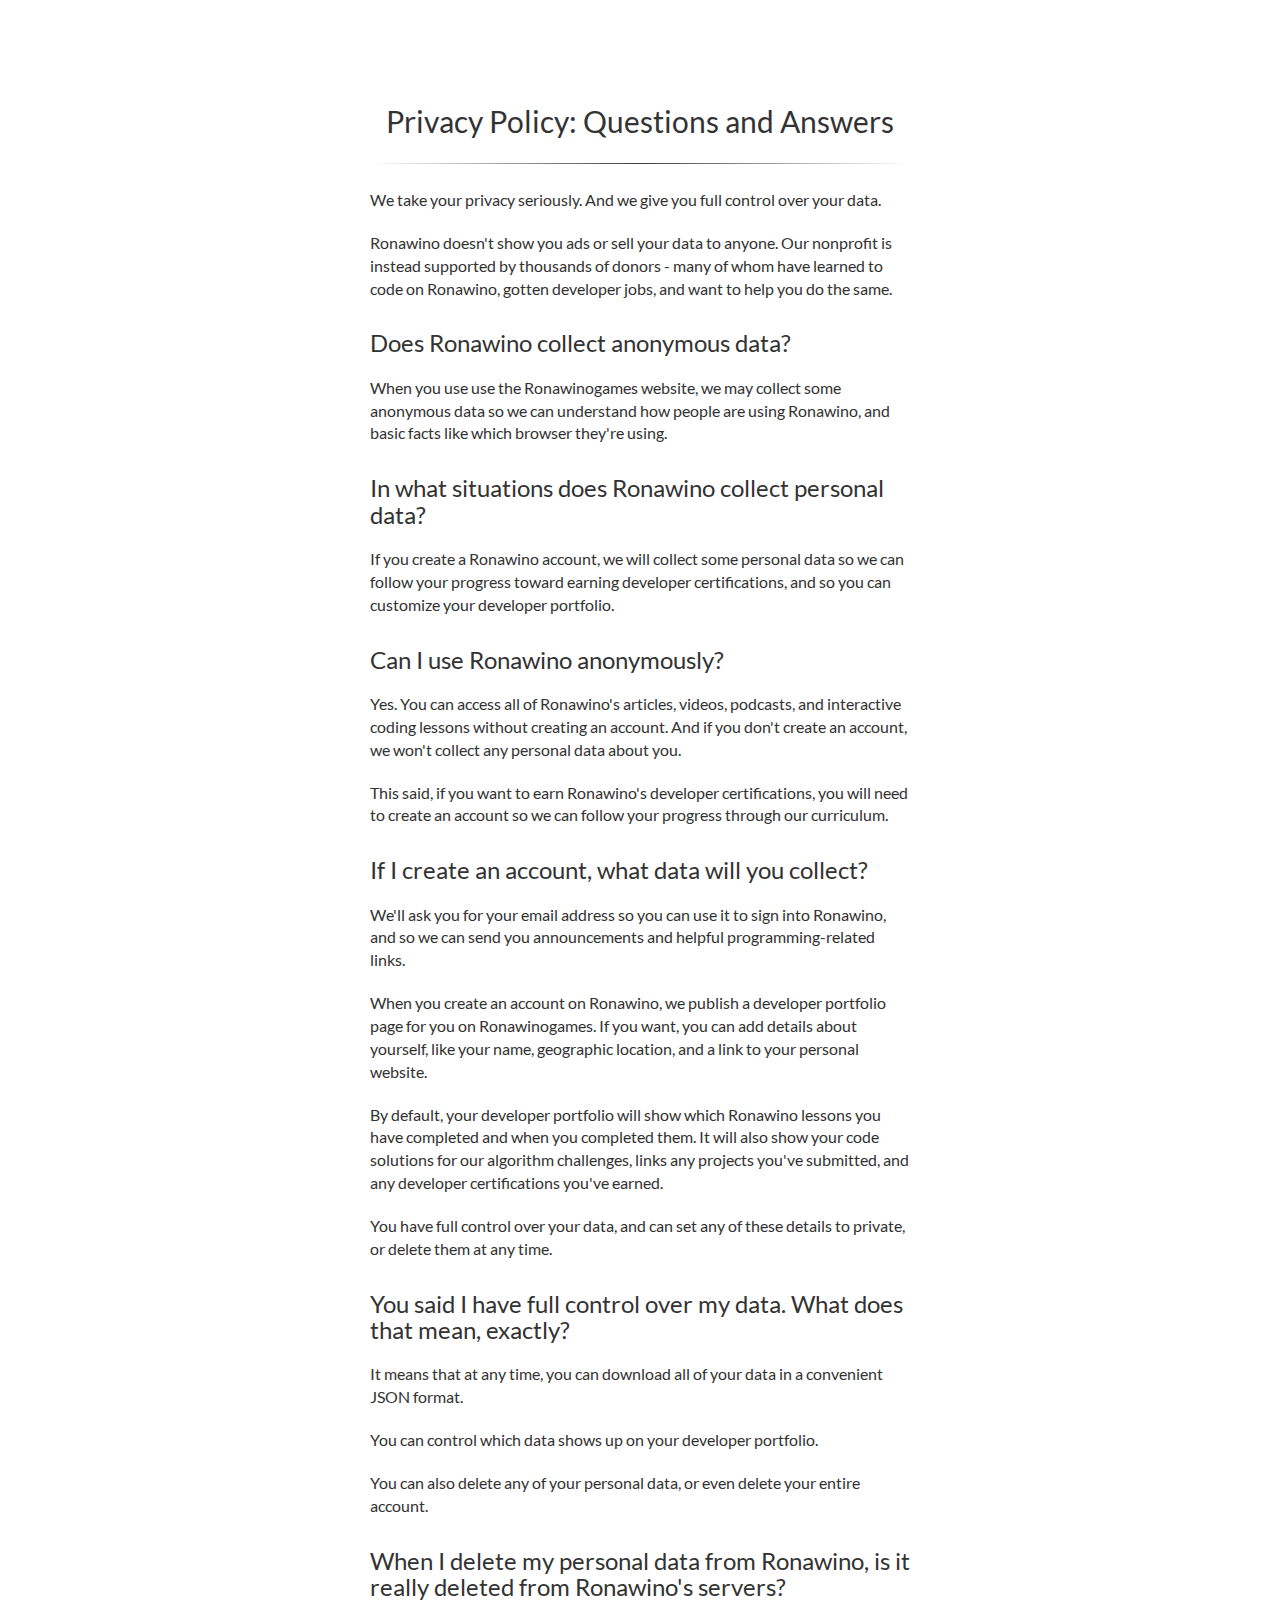
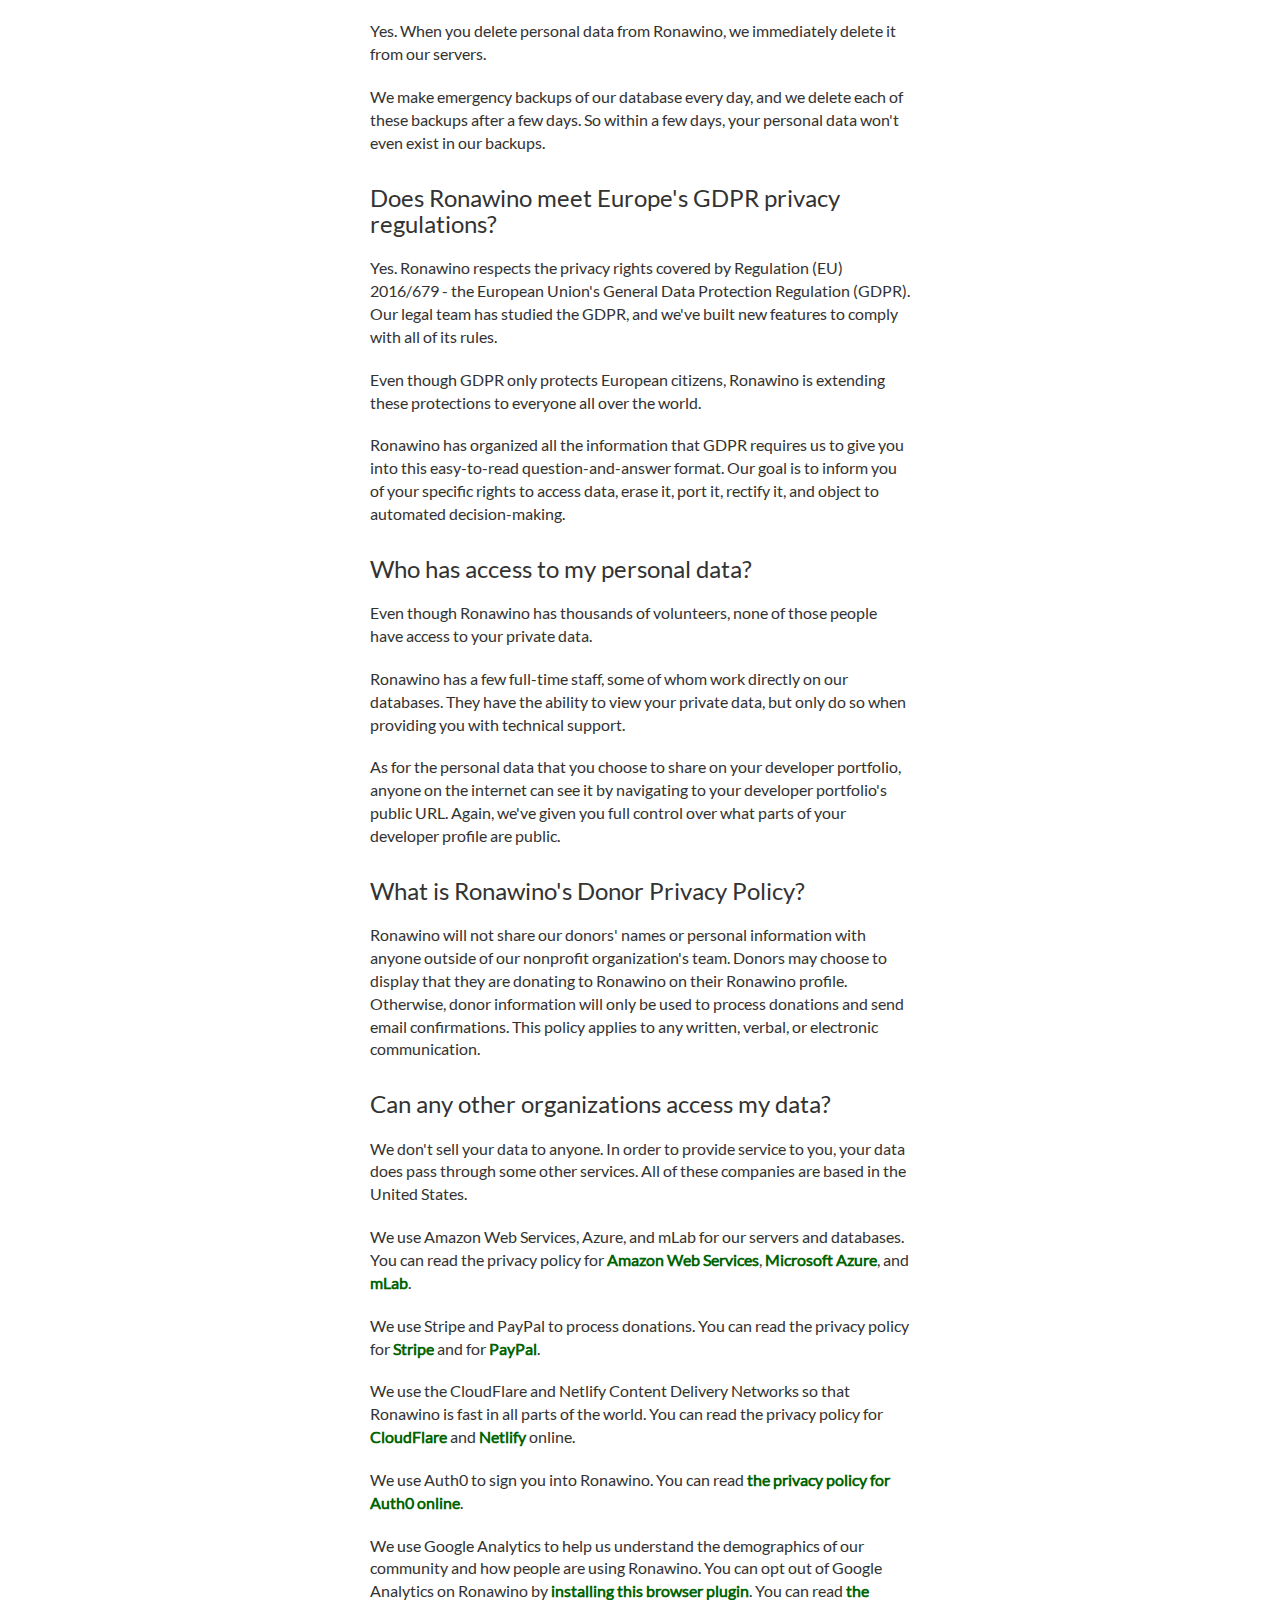
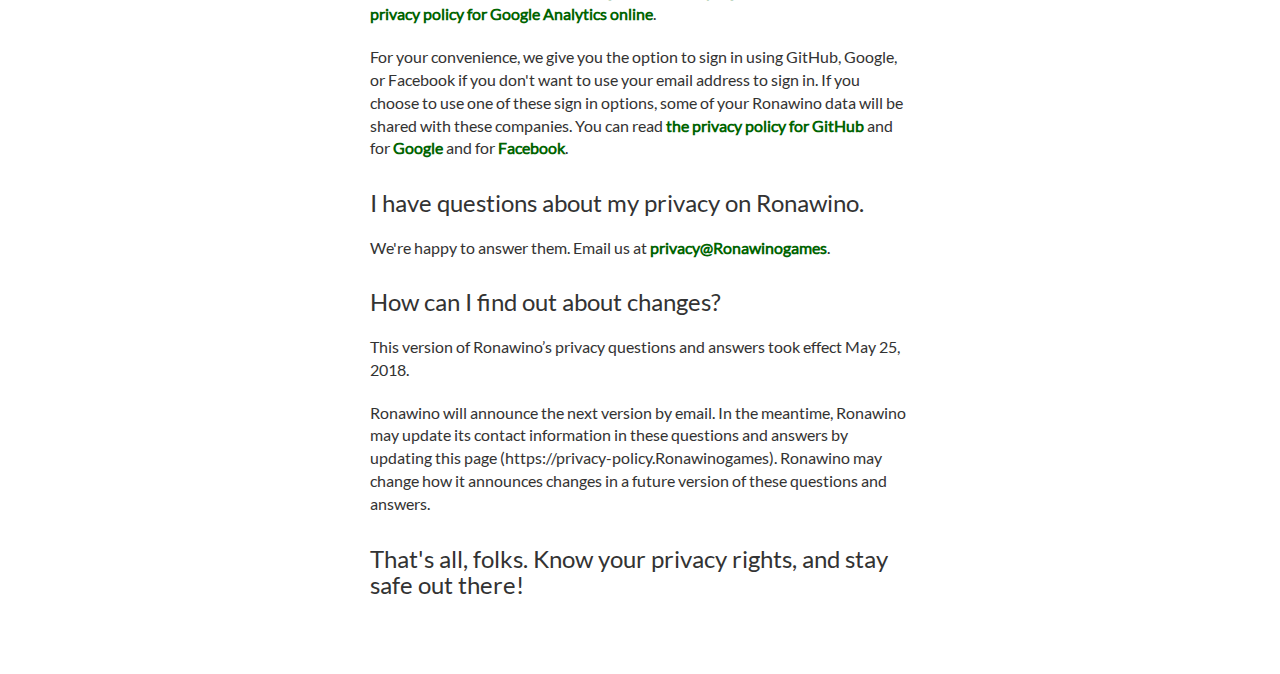
==== commit a261ca54: "Update index.html" ====
--- a/privacy/index.html
+++ b/privacy/index.html
@@ -2,7 +2,6 @@
 
 <html lang="en">
 
-<!-- Mirrored from ronawind.com/privacy/index.html by HTTrack Website Copier/3.x [XR&CO'2014], Fri, 10 Mar 2023 20:00:29 GMT -->
 <!-- Added by HTTrack --><meta http-equiv="content-type" content="text/html;charset=utf-8" /><!-- /Added by HTTrack -->
 <head>
   <meta charset="utf-8">
@@ -18,11 +17,11 @@
   <meta content=
   "learn to code, learn to program, learn programming, learn javascript, learn coding, code, coding, programming, software engineer, software developer, mean stack, web development, development, engineering, learn node.js, learn angular.js, learn express.js, learn mongoDB, coding bootcamp, javascript, open source"
   name="keywords">
-  <meta content="Ronawind's Privacy Policy - learn to code for free" property="og:title">
-  <meta content="Ronawind" property="og:site_name">
+  <meta content="Ronawino's Privacy Policy - learn to code for free" property="og:title">
+  <meta content="Ronawino" property="og:site_name">
   <meta content="on" name="twitter:widgets:csp">
   <meta content="d0bc047a482c03c24f1168004c2a216a" name="p:domain_verify">
-  <meta content="https://ronawind.com" property="og:url">
+  <meta content="https://ronawino.github.io/" property="og:url">
   <meta content=
   "Learn to code and build projects for nonprofits. Build your full stack web development portfolio today."
   property="og:description">
@@ -30,17 +29,17 @@
   "https://s3.amazonaws.com/Ronawind/Ronawind-square-logo-large.jpg" property=
   "og:image">
   <meta content="article" property="og:type">
-  <meta content="https://www.facebook.com/Ronawind" property=
+  <meta content="" property=
   "article:publisher">
   <meta content="Responsive" property="article:section">
-  <link href="https://plus.google.com/+Ronawind" rel="publisher">
-  <link href="https://plus.google.com/+Ronawind" rel="author">
+  <link href="https://plus.google.com/+Ronawino" rel="publisher">
+  <link href="https://plus.google.com/+Ronawino" rel="author">
   <meta content=
   "Learn to code and build projects for nonprofits. Build your full stack web development portfolio today."
   name="description">
-  <meta content="@Ronawind" name="twitter:creator">
-  <meta content="https://ronawind.com" name="twitter:url">
-  <meta content="@Ronawind" name="twitter:site">
+  <meta content="" name="twitter:creator">
+  <meta content="" name="twitter:url">
+  <meta content="" name="twitter:site">
   <meta content="summary_large_image" name="twitter:card">
   <meta content=
   "https://s3.amazonaws.com/Ronawind/Ronawind-square-logo-large.jpg" name=
@@ -164,49 +163,49 @@
       <h2 class='text-center'></a>Privacy Policy: Questions and Answers</h2>
       <hr>
       <p>We take your privacy seriously. And we give you full control over your data.</p>
-      <p>Ronawind doesn't show you ads or sell your data to anyone. Our nonprofit is instead supported by thousands of donors - many of whom have learned to code on Ronawind, gotten developer jobs, and want to help you do the same.</p>
-      <h3>Does Ronawind collect anonymous data?</h3>
-      <p>When you use use the Ronawindgames website, we may collect some anonymous data so we can understand how people are using Ronawind, and basic facts like which browser they're using.</p>
-      <h3>In what situations does Ronawind collect personal data?</h3>
-      <p>If you create a Ronawind account, we will collect some personal data so we can follow your progress toward earning developer certifications, and so you can customize your developer portfolio.</p>
-      <h3>Can I use Ronawind anonymously?</h3>
-      <p>Yes. You can access all of Ronawind's articles, videos, podcasts, and interactive coding lessons without creating an account. And if you don't create an account, we won't collect any personal data about you.</p>
-      <p>This said, if you want to earn Ronawind's developer certifications, you will need to create an account so we can follow your progress through our curriculum.</p>
+      <p>Ronawino doesn't show you ads or sell your data to anyone. Our nonprofit is instead supported by thousands of donors - many of whom have learned to code on Ronawino, gotten developer jobs, and want to help you do the same.</p>
+      <h3>Does Ronawino collect anonymous data?</h3>
+      <p>When you use use the Ronawinogames website, we may collect some anonymous data so we can understand how people are using Ronawino, and basic facts like which browser they're using.</p>
+      <h3>In what situations does Ronawino collect personal data?</h3>
+      <p>If you create a Ronawino account, we will collect some personal data so we can follow your progress toward earning developer certifications, and so you can customize your developer portfolio.</p>
+      <h3>Can I use Ronawino anonymously?</h3>
+      <p>Yes. You can access all of Ronawino's articles, videos, podcasts, and interactive coding lessons without creating an account. And if you don't create an account, we won't collect any personal data about you.</p>
+      <p>This said, if you want to earn Ronawino's developer certifications, you will need to create an account so we can follow your progress through our curriculum.</p>
       <h3>If I create an account, what data will you collect?</h3>
-      <p>We'll ask you for your email address so you can use it to sign into Ronawind, and so we can send you announcements and helpful programming-related links.</p>
-      <p>When you create an account on Ronawind, we publish a developer portfolio page for you on Ronawindgames. If you want, you can add details about yourself, like your name, geographic location, and a link to your personal website.</p>
-      <p>By default, your developer portfolio will show which Ronawind lessons you have completed and when you completed them. It will also show your code solutions for our algorithm challenges, links any projects you've submitted, and any developer certifications you've earned.</p>
+      <p>We'll ask you for your email address so you can use it to sign into Ronawino, and so we can send you announcements and helpful programming-related links.</p>
+      <p>When you create an account on Ronawino, we publish a developer portfolio page for you on Ronawinogames. If you want, you can add details about yourself, like your name, geographic location, and a link to your personal website.</p>
+      <p>By default, your developer portfolio will show which Ronawino lessons you have completed and when you completed them. It will also show your code solutions for our algorithm challenges, links any projects you've submitted, and any developer certifications you've earned.</p>
       <p>You have full control over your data, and can set any of these details to private, or delete them at any time.</p>
       <h3>You said I have full control over my data. What does that mean, exactly?</h3>
       <p>It means that at any time, you can download all of your data in a convenient JSON format.</p>
       <p>You can control which data shows up on your developer portfolio.</p>
       <p>You can also delete any of your personal data, or even delete your entire account.</p>
-      <h3>When I delete my personal data from Ronawind, is it really deleted from Ronawind's servers?</h3>
-      <p>Yes. When you delete personal data from Ronawind, we immediately delete it from our servers.</p>
+      <h3>When I delete my personal data from Ronawino, is it really deleted from Ronawino's servers?</h3>
+      <p>Yes. When you delete personal data from Ronawino, we immediately delete it from our servers.</p>
       <p>We make emergency backups of our database every day, and we delete each of these backups after a few days. So within a few days, your personal data won't even exist in our backups.</p>
-      <h3>Does Ronawind meet Europe's GDPR privacy regulations?</h3>
-      <p>Yes. Ronawind respects the privacy rights covered by Regulation (EU) 2016/679 - the European Union's General Data Protection Regulation (GDPR). Our legal team has studied the GDPR, and we've built new features to comply with all of its rules.</p>
-      <p>Even though GDPR only protects European citizens, Ronawind is extending these protections to everyone all over the world.</p>
-      <p>Ronawind has organized all the information that GDPR requires us to give you into this easy-to-read question-and-answer format. Our goal is to inform you of your specific rights to access data, erase it, port it, rectify it, and object to automated decision-making.</p>
+      <h3>Does Ronawino meet Europe's GDPR privacy regulations?</h3>
+      <p>Yes. Ronawino respects the privacy rights covered by Regulation (EU) 2016/679 - the European Union's General Data Protection Regulation (GDPR). Our legal team has studied the GDPR, and we've built new features to comply with all of its rules.</p>
+      <p>Even though GDPR only protects European citizens, Ronawino is extending these protections to everyone all over the world.</p>
+      <p>Ronawino has organized all the information that GDPR requires us to give you into this easy-to-read question-and-answer format. Our goal is to inform you of your specific rights to access data, erase it, port it, rectify it, and object to automated decision-making.</p>
       <h3>Who has access to my personal data?</h3>
-      <p>Even though Ronawind has thousands of volunteers, none of those people have access to your private data.
-      <p>Ronawind has a few full-time staff, some of whom work directly on our databases. They have the ability to view your private data, but only do so when providing you with technical support.</p>
+      <p>Even though Ronawino has thousands of volunteers, none of those people have access to your private data.
+      <p>Ronawino has a few full-time staff, some of whom work directly on our databases. They have the ability to view your private data, but only do so when providing you with technical support.</p>
       <p>As for the personal data that you choose to share on your developer portfolio, anyone on the internet can see it by navigating to your developer portfolio's public URL. Again, we've given you full control over what parts of your developer profile are public.</p>
-      <h3>What is Ronawind's Donor Privacy Policy?</h3>
-      <p>Ronawind will not share our donors' names or personal information with anyone outside of our nonprofit organization's team. Donors may choose to display that they are donating to Ronawind on their Ronawind profile. Otherwise, donor information will only be used to process donations and send email confirmations. This policy applies to any written, verbal, or electronic communication.</p>
+      <h3>What is Ronawino's Donor Privacy Policy?</h3>
+      <p>Ronawino will not share our donors' names or personal information with anyone outside of our nonprofit organization's team. Donors may choose to display that they are donating to Ronawino on their Ronawino profile. Otherwise, donor information will only be used to process donations and send email confirmations. This policy applies to any written, verbal, or electronic communication.</p>
       <h3>Can any other organizations access my data?</h3>
       <p>We don't sell your data to anyone. In order to provide service to you, your data does pass through some other services. All of these companies are based in the United States.</p>
       <p>We use Amazon Web Services, Azure, and mLab for our servers and databases. You can read the privacy policy for <a href="https://aws.amazon.com/privacy/">Amazon Web Services</a>, <a href="https://privacy.microsoft.com/en-us/privacystatement">Microsoft Azure</a>, and <a href="https://mlab.com/company/legal/privacy/">mLab</a>.</p>
       <p>We use Stripe and PayPal to process donations. You can read the privacy policy for <a href="https://stripe.com/us/privacy">Stripe</a> and for <a href="https://www.paypal.com/us/webapps/mpp/ua/privacy-full">PayPal</a>.</p>
-      <p>We use the CloudFlare and Netlify Content Delivery Networks so that Ronawind is fast in all parts of the world. You can read the privacy policy for <a href="https://www.cloudflare.com/privacypolicy/">CloudFlare</a> and <a href="https://www.netlify.com/privacy/">Netlify</a> online.</p>
-      <p>We use Auth0 to sign you into Ronawind. You can read <a href="https://auth0.com/privacy">the privacy policy for Auth0 online</a>.</p>
-      <p>We use Google Analytics to help us understand the demographics of our community and how people are using Ronawind. You can opt out of Google Analytics on Ronawind by <a href="https://tools.google.com/dlpage/gaoptout">installing this browser plugin</a>. You can read <a href="https://www.google.com/analytics/terms/">the privacy policy for Google Analytics online</a>.</p>
-      <p>For your convenience, we give you the option to sign in using GitHub, Google, or Facebook if you don't want to use your email address to sign in. If you choose to use one of these sign in options, some of your Ronawind data will be shared with these companies. You can read <a href="https://help.github.com/articles/github-privacy-statement/">the privacy policy for GitHub</a> and for <a href="https://policies.google.com/privacy">Google</a> and for <a href="https://www.facebook.com/policy.php">Facebook</a>.</p>
-      <h3>I have questions about my privacy on Ronawind.</h3>
-      <p>We're happy to answer them. Email us at <a href="mailto:privacy@Ronawindgames">privacy@Ronawindgames</a>.</p>
+      <p>We use the CloudFlare and Netlify Content Delivery Networks so that Ronawino is fast in all parts of the world. You can read the privacy policy for <a href="https://www.cloudflare.com/privacypolicy/">CloudFlare</a> and <a href="https://www.netlify.com/privacy/">Netlify</a> online.</p>
+      <p>We use Auth0 to sign you into Ronawino. You can read <a href="https://auth0.com/privacy">the privacy policy for Auth0 online</a>.</p>
+      <p>We use Google Analytics to help us understand the demographics of our community and how people are using Ronawino. You can opt out of Google Analytics on Ronawino by <a href="https://tools.google.com/dlpage/gaoptout">installing this browser plugin</a>. You can read <a href="https://www.google.com/analytics/terms/">the privacy policy for Google Analytics online</a>.</p>
+      <p>For your convenience, we give you the option to sign in using GitHub, Google, or Facebook if you don't want to use your email address to sign in. If you choose to use one of these sign in options, some of your Ronawino data will be shared with these companies. You can read <a href="https://help.github.com/articles/github-privacy-statement/">the privacy policy for GitHub</a> and for <a href="https://policies.google.com/privacy">Google</a> and for <a href="https://www.facebook.com/policy.php">Facebook</a>.</p>
+      <h3>I have questions about my privacy on Ronawino.</h3>
+      <p>We're happy to answer them. Email us at <a href="mailto:privacy@Ronawinogames">privacy@Ronawinogames</a>.</p>
       <h3>How can I find out about changes?</h3>
-      <p>This version of Ronawind’s privacy questions and answers took effect May 25, 2018.</p>
-      <p>Ronawind will announce the next version by email. In the meantime, Ronawind may update its contact information in these questions and answers by updating this page (https://privacy-policy.Ronawindgames). Ronawind may change how it announces changes in a future version of these questions and answers.</p>
+      <p>This version of Ronawino’s privacy questions and answers took effect May 25, 2018.</p>
+      <p>Ronawino will announce the next version by email. In the meantime, Ronawino may update its contact information in these questions and answers by updating this page (https://privacy-policy.Ronawinogames). Ronawino may change how it announces changes in a future version of these questions and answers.</p>
       <h3>That's all, folks. Know your privacy rights, and stay safe out there!</h3>
     </div>
   </div>
